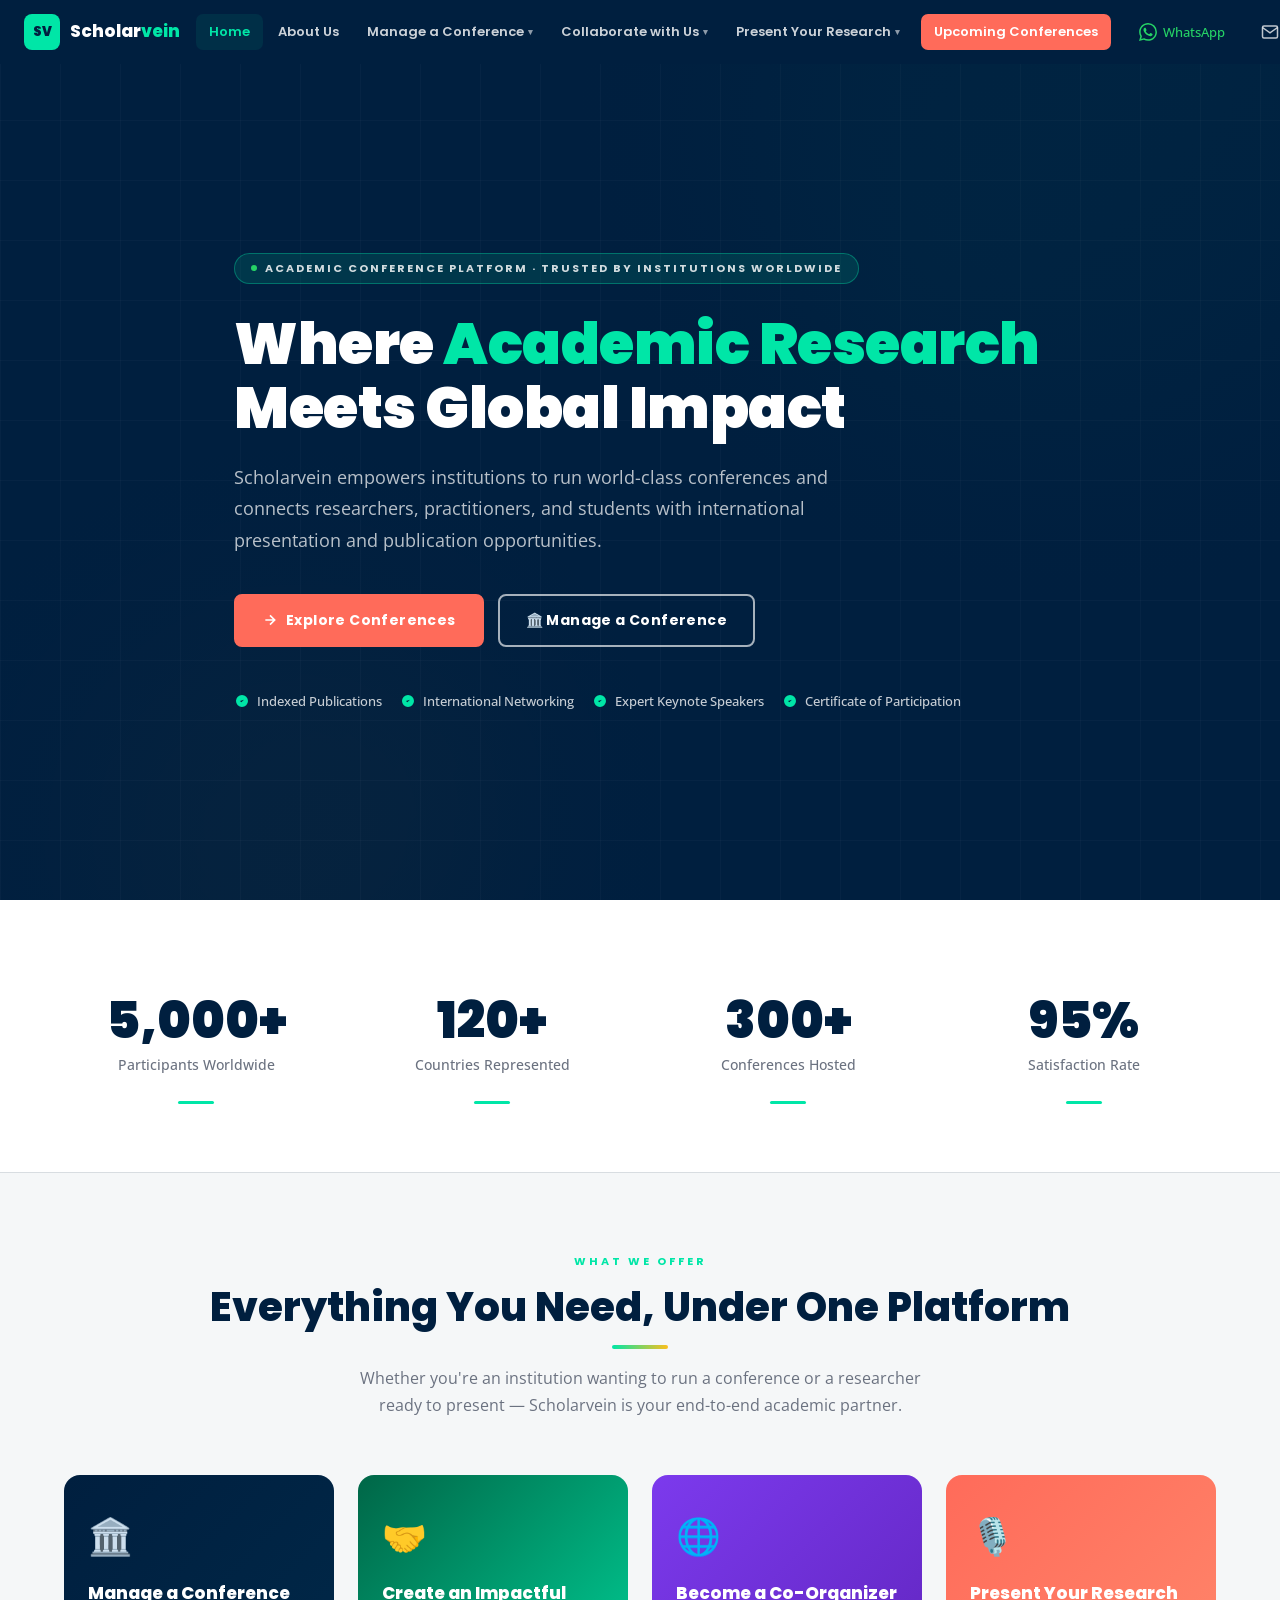
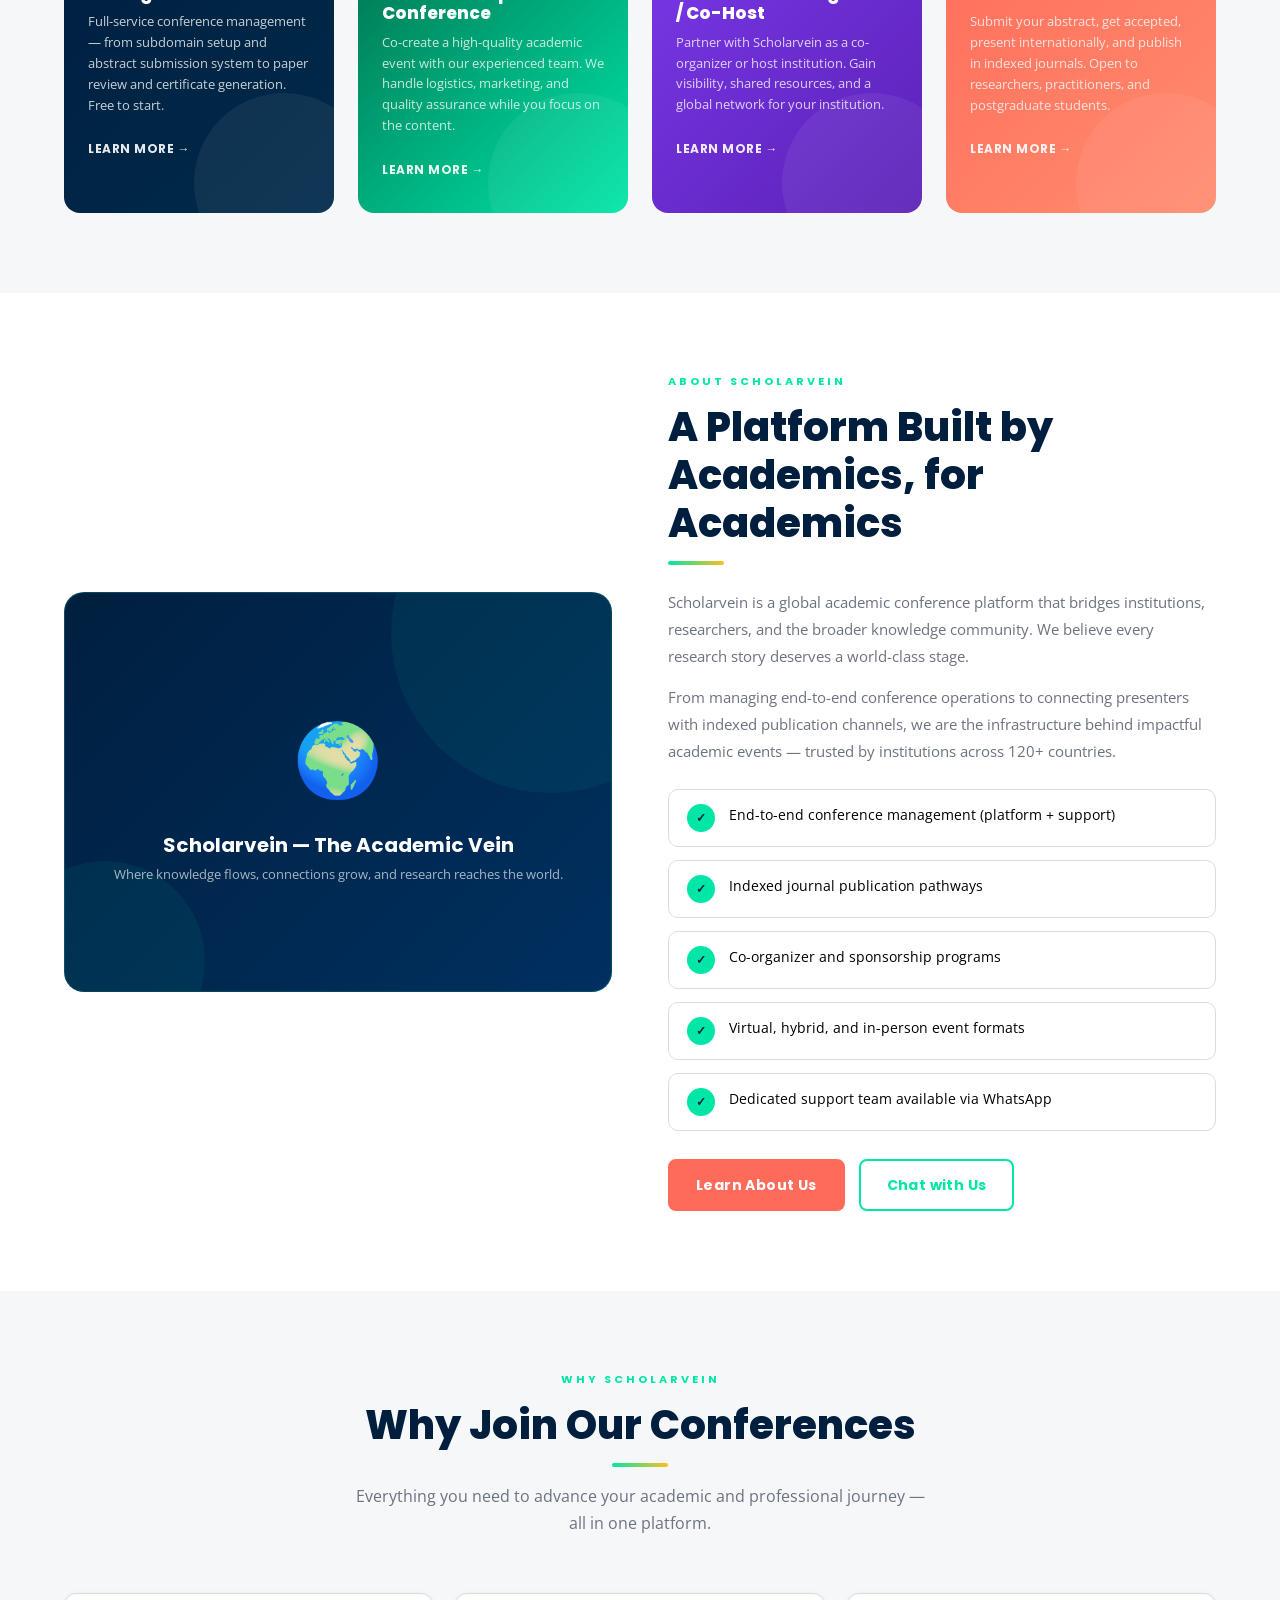
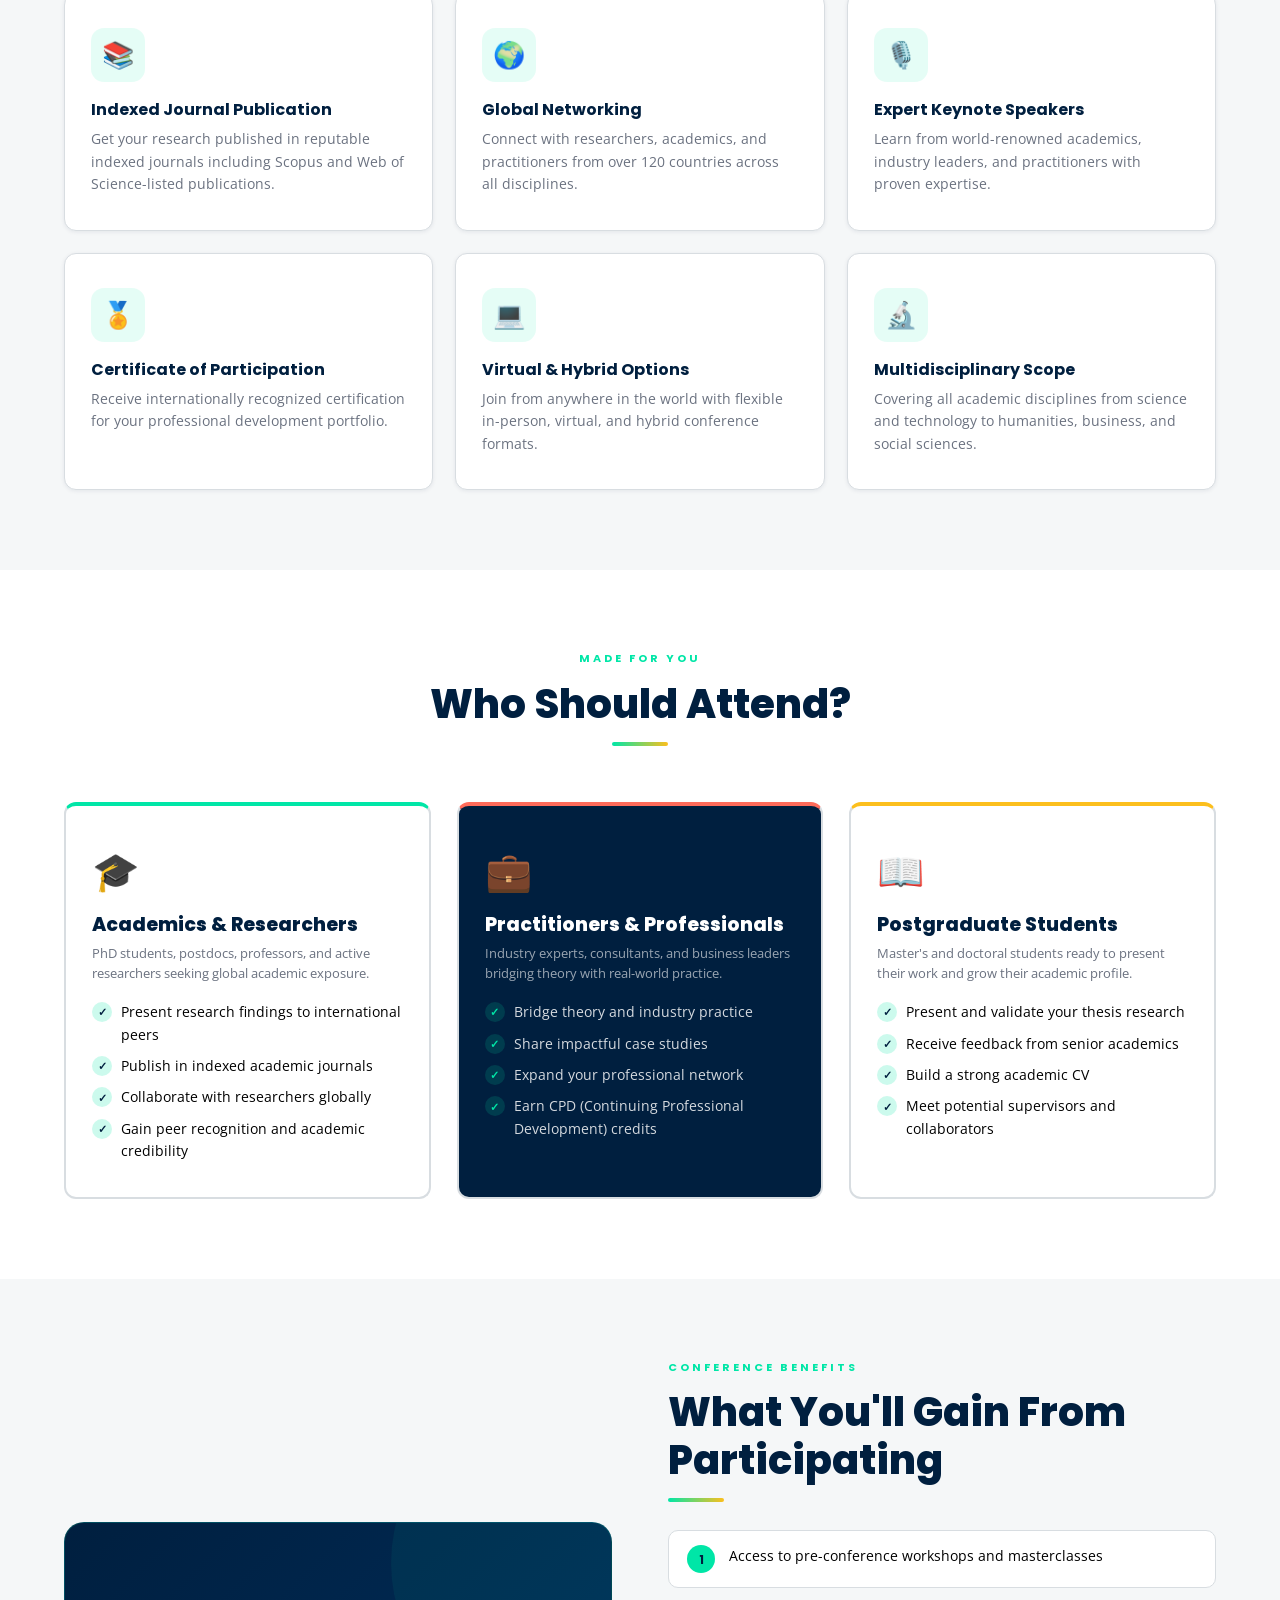
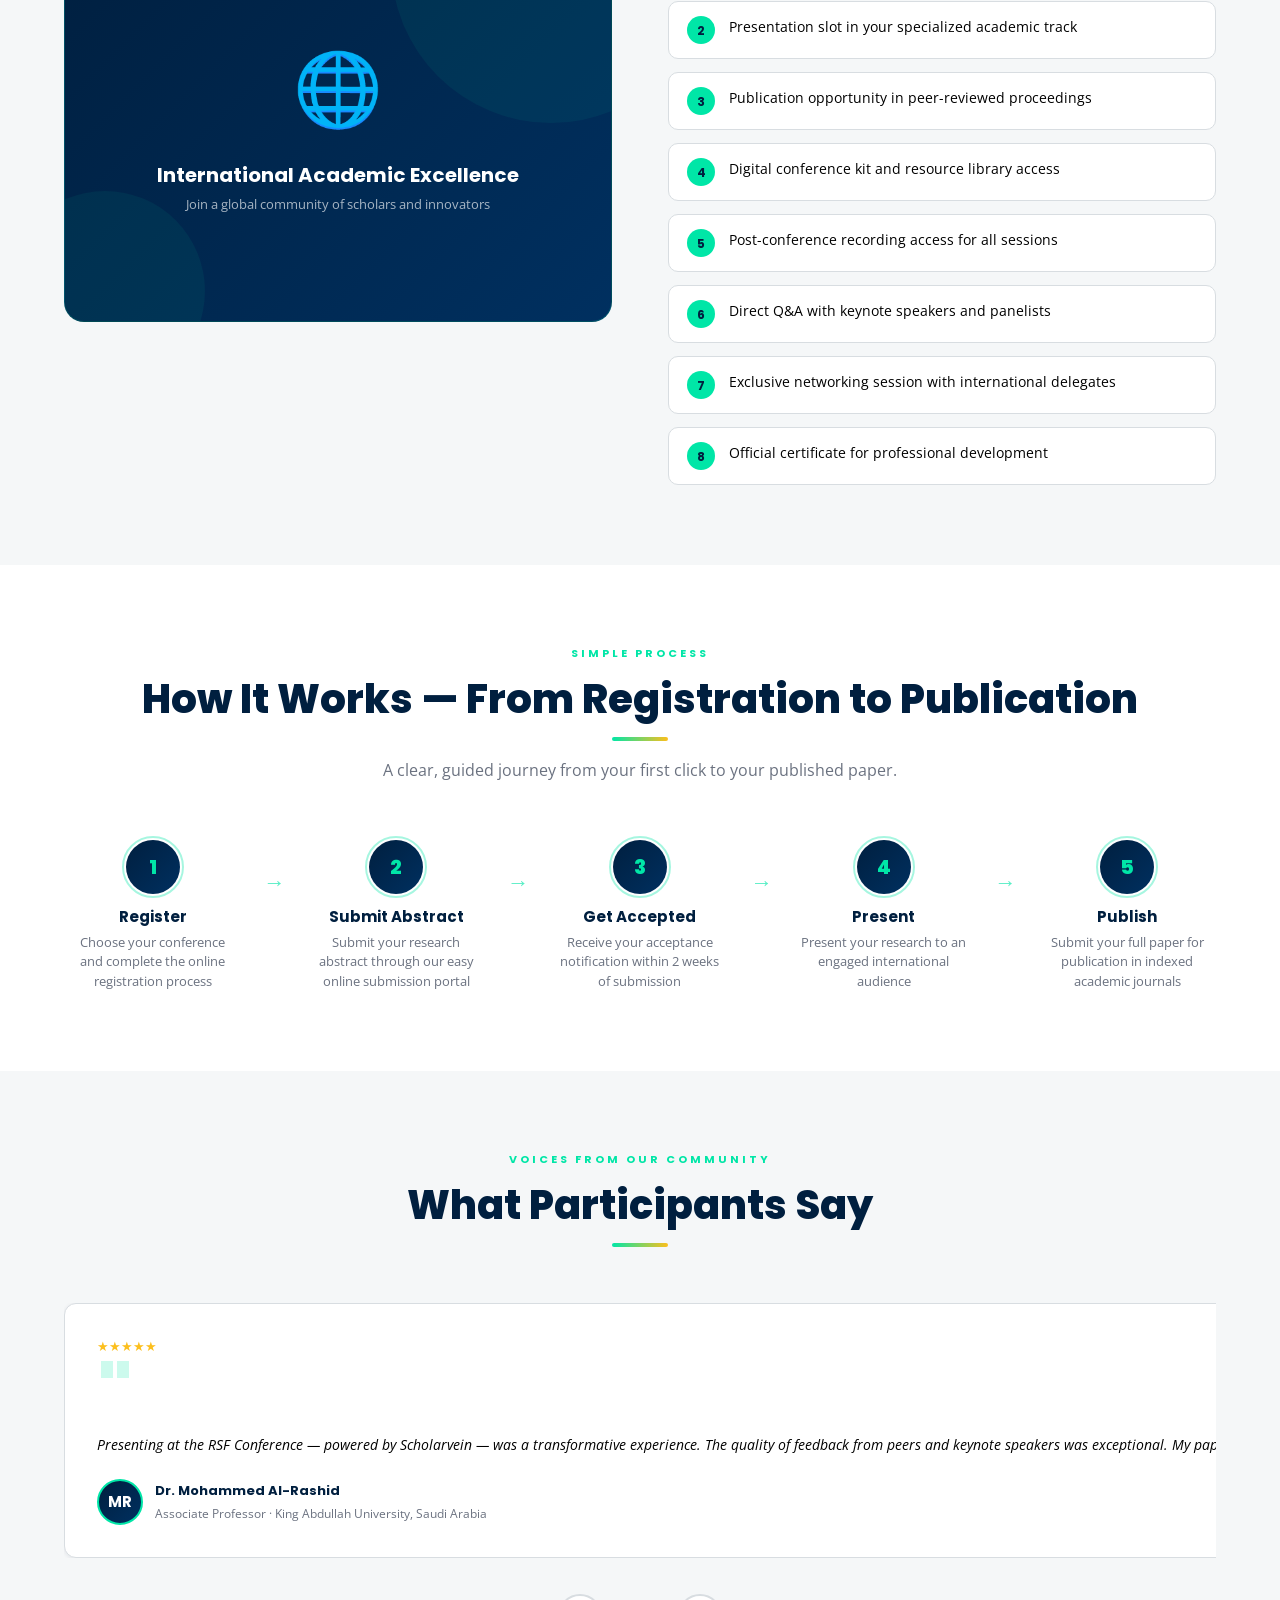
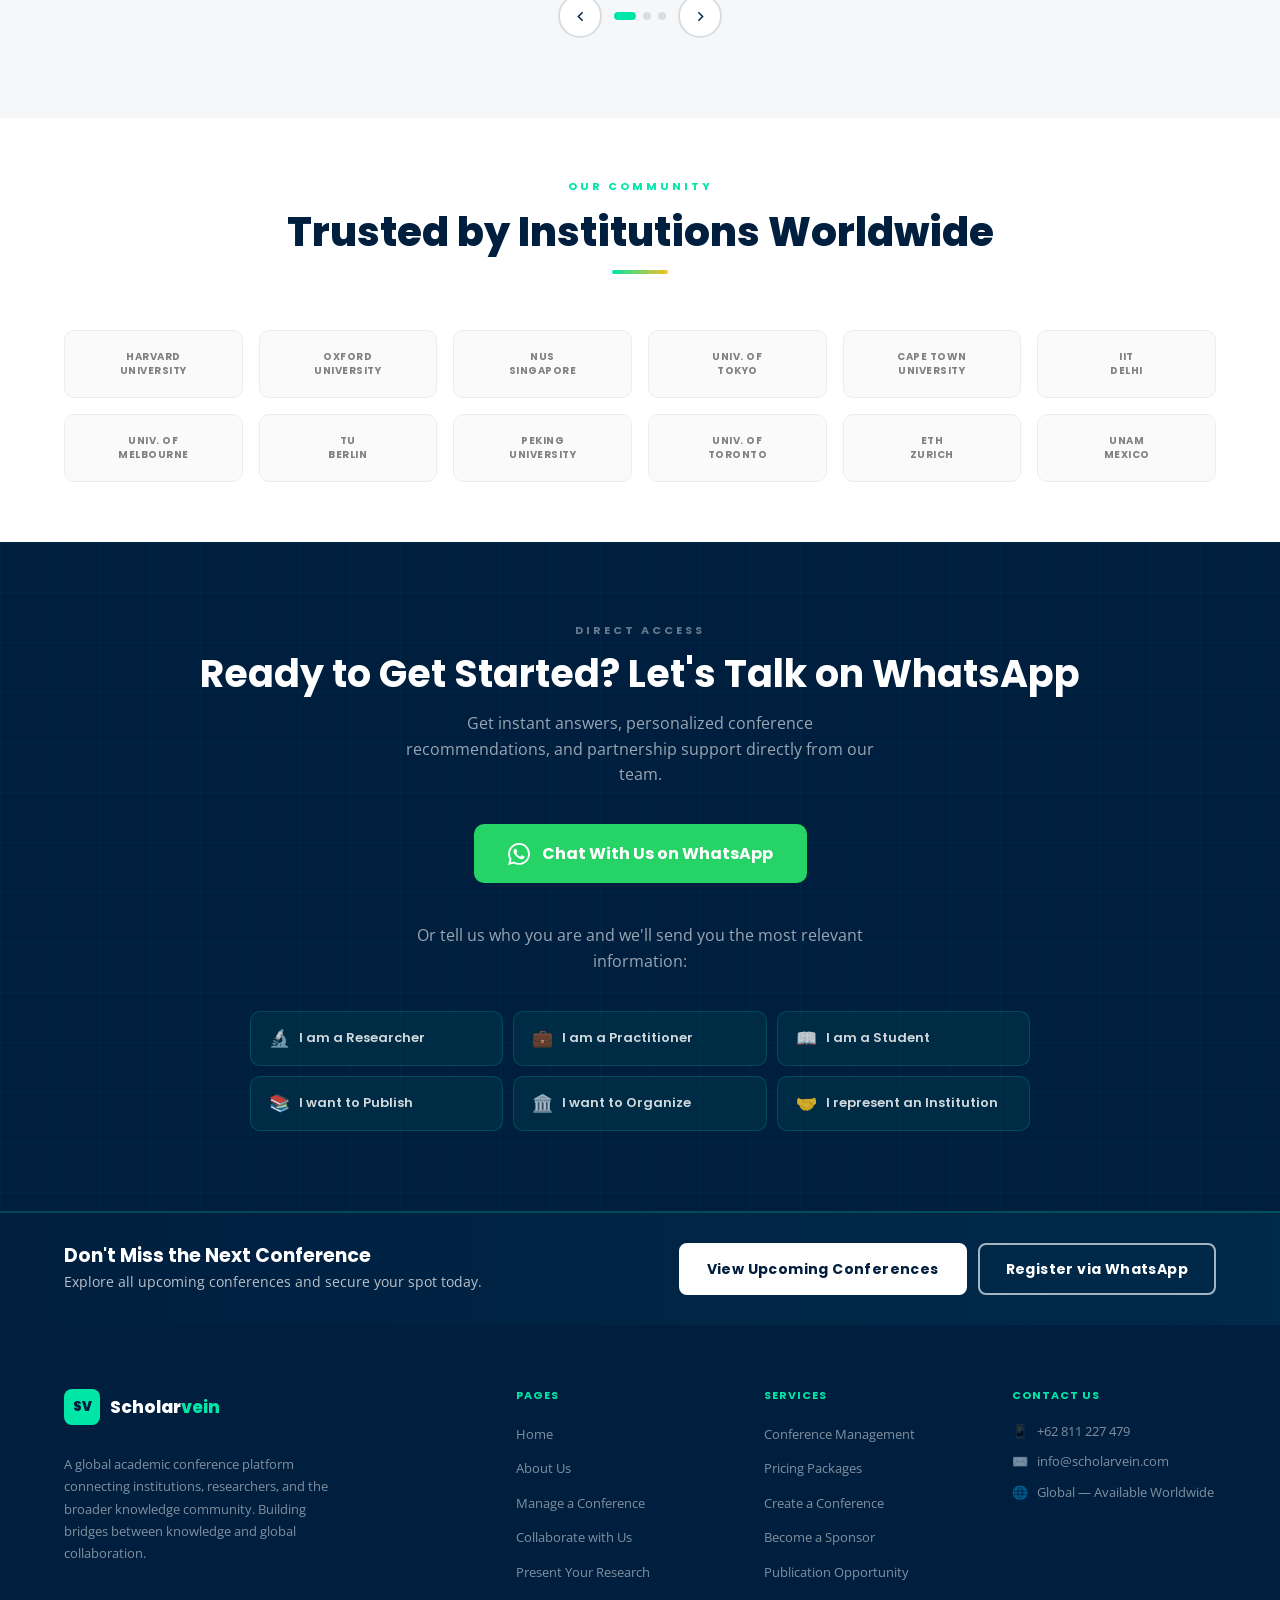
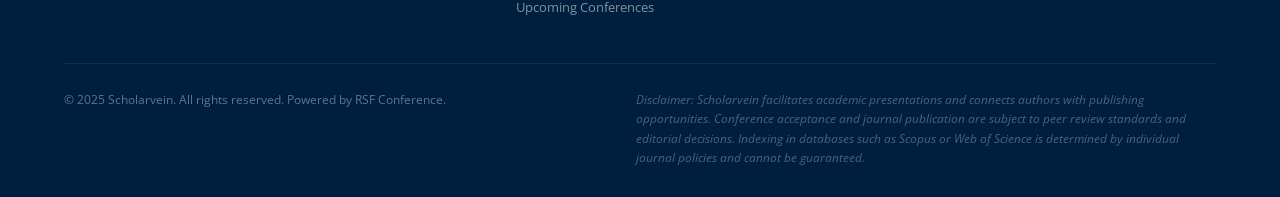
==== index.html @ 720b8b79 "Implement Scholarvein brand identity: colors, typography, and visual system Colors: - Deep Navy #001" ====
<!DOCTYPE html>
<html lang="en">
<head>
<meta charset="UTF-8">
<meta name="viewport" content="width=device-width, initial-scale=1.0">
<title>Scholarvein — Empowering Academic Conferences Worldwide</title>
<meta name="description" content="Scholarvein helps institutions manage world-class academic conferences and connects researchers with global presentation and publication opportunities.">
<link rel="preconnect" href="https://fonts.googleapis.com">
<link rel="preconnect" href="https://fonts.gstatic.com" crossorigin>
<link href="https://fonts.googleapis.com/css2?family=Poppins:wght@400;500;600;700;800;900&family=Open+Sans:wght@300;400;500;600&display=swap" rel="stylesheet">
<link rel="stylesheet" href="style.css">
</head>
<body>

<!-- HEADER -->
<header id="topbar">
  <div class="tb-inner">
    <a href="index.html" class="logo">
      <div class="logo-mark-sv">SV</div>
      <span class="logo-text">Scholar<em>vein</em></span>
    </a>

    <nav class="main-nav">
      <a href="index.html" class="nav-link active">Home</a>
      <a href="about.html" class="nav-link">About Us</a>
      <div class="nav-item">
        <a href="manage.html" class="nav-link">Manage a Conference <span class="nav-arrow">▾</span></a>
        <div class="dropdown">
          <a href="manage.html#how-it-works">How It Works</a>
          <a href="manage.html#packages">Packages &amp; Pricing</a>
        </div>
      </div>
      <div class="nav-item">
        <a href="collaborate.html" class="nav-link">Collaborate with Us <span class="nav-arrow">▾</span></a>
        <div class="dropdown">
          <a href="collaborate.html#create">Create an Impactful Conference</a>
          <a href="collaborate.html#cohost">Become a Co-Organizer/Co-Host</a>
          <a href="collaborate.html#sponsor">Become a Sponsor</a>
        </div>
      </div>
      <div class="nav-item">
        <a href="present.html" class="nav-link">Present Your Research <span class="nav-arrow">▾</span></a>
        <div class="dropdown">
          <a href="present.html#submit">How to Submit</a>
          <a href="present.html#publication">Publication Opportunity</a>
          <a href="present.html#testimonials">Testimonials &amp; Videos</a>
        </div>
      </div>
      <a href="upcoming.html" class="nav-link nav-cta">Upcoming Conferences</a>
    </nav>

    <div class="tb-right">
      <a href="https://wa.me/62811227479" target="_blank" rel="noopener" class="clink wa">
        <svg viewBox="0 0 24 24" fill="currentColor"><path d="M17.472 14.382c-.297-.149-1.758-.867-2.03-.967-.273-.099-.471-.148-.67.15-.197.297-.767.966-.94 1.164-.173.199-.347.223-.644.075-.297-.15-1.255-.463-2.39-1.475-.883-.788-1.48-1.761-1.653-2.059-.173-.297-.018-.458.13-.606.134-.133.298-.347.446-.52.149-.174.198-.298.298-.497.099-.198.05-.371-.025-.52-.075-.149-.669-1.612-.916-2.207-.242-.579-.487-.5-.669-.51-.173-.008-.371-.01-.57-.01-.198 0-.52.074-.792.372-.272.297-1.04 1.016-1.04 2.479 0 1.462 1.065 2.875 1.213 3.074.149.198 2.096 3.2 5.077 4.487.709.306 1.262.489 1.694.625.712.227 1.36.195 1.871.118.571-.085 1.758-.719 2.006-1.413.248-.694.248-1.289.173-1.413-.074-.124-.272-.198-.57-.347m-5.421 7.403h-.004a9.87 9.87 0 01-5.031-1.378l-.361-.214-3.741.982.998-3.648-.235-.374a9.86 9.86 0 01-1.51-5.26c.001-5.45 4.436-9.884 9.888-9.884 2.64 0 5.122 1.03 6.988 2.898a9.825 9.825 0 012.893 6.994c-.003 5.45-4.437 9.884-9.885 9.884m8.413-18.297A11.815 11.815 0 0012.05 0C5.495 0 .16 5.335.157 11.892c0 2.096.547 4.142 1.588 5.945L.057 24l6.305-1.654a11.882 11.882 0 005.683 1.448h.005c6.554 0 11.89-5.335 11.893-11.893a11.821 11.821 0 00-3.48-8.413z"/></svg>
        <span class="hide-sm">WhatsApp</span>
      </a>
      <a href="mailto:info@scholarvein.com" class="clink">
        <svg viewBox="0 0 24 24" fill="none" stroke="currentColor" stroke-width="2"><path d="M4 4h16c1.1 0 2 .9 2 2v12c0 1.1-.9 2-2 2H4c-1.1 0-2-.9-2-2V6c0-1.1.9-2 2-2z"/><polyline points="22,6 12,13 2,6"/></svg>
        <span class="hide-sm">Email Us</span>
      </a>
    </div>
    <button class="hamburger" id="hamburger" aria-label="Open menu"><span></span><span></span><span></span></button>
  </div>
</header>

<!-- MOBILE NAV -->
<div class="mobile-nav" id="mobileNav">
  <button class="mobile-nav-close" id="mobileClose">✕</button>
  <a href="index.html" class="mobile-nav-link">Home</a>
  <a href="about.html" class="mobile-nav-link">About Us</a>
  <a href="manage.html" class="mobile-nav-link">Manage a Conference</a>
  <a href="manage.html#how-it-works" class="mobile-nav-sub">→ How It Works</a>
  <a href="manage.html#packages" class="mobile-nav-sub">→ Packages &amp; Pricing</a>
  <a href="collaborate.html" class="mobile-nav-link">Collaborate with Us</a>
  <a href="collaborate.html#create" class="mobile-nav-sub">→ Create an Impactful Conference</a>
  <a href="collaborate.html#cohost" class="mobile-nav-sub">→ Become a Co-Organizer/Co-Host</a>
  <a href="collaborate.html#sponsor" class="mobile-nav-sub">→ Become a Sponsor</a>
  <a href="present.html" class="mobile-nav-link">Present Your Research</a>
  <a href="present.html#submit" class="mobile-nav-sub">→ How to Submit</a>
  <a href="present.html#publication" class="mobile-nav-sub">→ Publication Opportunity</a>
  <a href="present.html#testimonials" class="mobile-nav-sub">→ Testimonials &amp; Videos</a>
  <a href="upcoming.html" class="mobile-nav-link" style="color:var(--accent)">Upcoming Conferences</a>
  <a href="https://wa.me/62811227479" target="_blank" rel="noopener" class="mobile-nav-link" style="color:#25D366">💬 WhatsApp Us</a>
</div>

<!-- HERO -->
<section id="hero">
  <div class="hero-orb hero-orb-1"></div>
  <div class="hero-orb hero-orb-2"></div>
  <div class="hero-bg"></div>
  <div class="hero-grid"></div>
  <div class="container">
    <div class="hero-content">
      <div class="hero-eyebrow">
        <span class="eyebrow-dot"></span>
        Academic Conference Platform · Trusted by Institutions Worldwide
      </div>
      <h1>Where <span>Academic Research</span> Meets Global Impact</h1>
      <p class="hero-sub">Scholarvein empowers institutions to run world-class conferences and connects researchers, practitioners, and students with international presentation and publication opportunities.</p>
      <div class="hero-btns">
        <a href="upcoming.html" class="btn btn-primary">
          <svg width="16" height="16" viewBox="0 0 24 24" fill="none" stroke="currentColor" stroke-width="2.5"><path d="M5 12h14M12 5l7 7-7 7"/></svg>
          Explore Conferences
        </a>
        <a href="manage.html" class="btn btn-outline-white">
          🏛️ Manage a Conference
        </a>
      </div>
      <div class="hero-badges">
        <div class="hbadge"><svg viewBox="0 0 24 24" fill="currentColor"><path d="M9 12l2 2 4-4m6 2a9 9 0 11-18 0 9 9 0 0118 0z"/></svg>Indexed Publications</div>
        <div class="hbadge"><svg viewBox="0 0 24 24" fill="currentColor"><path d="M9 12l2 2 4-4m6 2a9 9 0 11-18 0 9 9 0 0118 0z"/></svg>International Networking</div>
        <div class="hbadge"><svg viewBox="0 0 24 24" fill="currentColor"><path d="M9 12l2 2 4-4m6 2a9 9 0 11-18 0 9 9 0 0118 0z"/></svg>Expert Keynote Speakers</div>
        <div class="hbadge"><svg viewBox="0 0 24 24" fill="currentColor"><path d="M9 12l2 2 4-4m6 2a9 9 0 11-18 0 9 9 0 0118 0z"/></svg>Certificate of Participation</div>
      </div>
    </div>
  </div>
</section>

<!-- STATS -->
<section id="stats">
  <div class="container">
    <div class="stats-grid">
      <div class="stat-item fade-up"><div class="stat-num" data-target="5000" data-suffix="+">0</div><div class="stat-lbl">Participants Worldwide</div></div>
      <div class="stat-item fade-up"><div class="stat-num" data-target="120" data-suffix="+">0</div><div class="stat-lbl">Countries Represented</div></div>
      <div class="stat-item fade-up"><div class="stat-num" data-target="300" data-suffix="+">0</div><div class="stat-lbl">Conferences Hosted</div></div>
      <div class="stat-item fade-up"><div class="stat-num" data-target="95" data-suffix="%">0</div><div class="stat-lbl">Satisfaction Rate</div></div>
    </div>
  </div>
</section>

<!-- SERVICES GRID -->
<section id="services" class="sp" style="background:var(--light)">
  <div class="container">
    <div class="shead">
      <span class="slabel">What We Offer</span>
      <h2 class="stitle">Everything You Need, Under One Platform</h2>
      <div class="sdivider"></div>
      <p class="ssub">Whether you're an institution wanting to run a conference or a researcher ready to present — Scholarvein is your end-to-end academic partner.</p>
    </div>
    <div class="services-grid">
      <a href="manage.html" class="svc-card svc-card-1 fade-up">
        <div class="svc-card-icon">🏛️</div>
        <h3>Manage a Conference</h3>
        <p>Full-service conference management — from subdomain setup and abstract submission system to paper review and certificate generation. Free to start.</p>
        <span class="svc-card-arrow">Learn more →</span>
      </a>
      <a href="collaborate.html#create" class="svc-card svc-card-2 fade-up">
        <div class="svc-card-icon">🤝</div>
        <h3>Create an Impactful Conference</h3>
        <p>Co-create a high-quality academic event with our experienced team. We handle logistics, marketing, and quality assurance while you focus on the content.</p>
        <span class="svc-card-arrow">Learn more →</span>
      </a>
      <a href="collaborate.html#cohost" class="svc-card svc-card-3 fade-up">
        <div class="svc-card-icon">🌐</div>
        <h3>Become a Co-Organizer / Co-Host</h3>
        <p>Partner with Scholarvein as a co-organizer or host institution. Gain visibility, shared resources, and a global network for your institution.</p>
        <span class="svc-card-arrow">Learn more →</span>
      </a>
      <a href="present.html" class="svc-card svc-card-4 fade-up">
        <div class="svc-card-icon">🎙️</div>
        <h3>Present Your Research</h3>
        <p>Submit your abstract, get accepted, present internationally, and publish in indexed journals. Open to researchers, practitioners, and postgraduate students.</p>
        <span class="svc-card-arrow">Learn more →</span>
      </a>
    </div>
  </div>
</section>

<!-- ABOUT SCHOLARVEIN SNIPPET -->
<section id="about-snippet" class="sp" style="background:#fff">
  <div class="container">
    <div class="ben-layout">
      <div class="ben-img">
        <div class="ben-img-inner">
          <div class="big">🌍</div>
          <h3>Scholarvein — The Academic Vein</h3>
          <p>Where knowledge flows, connections grow, and research reaches the world.</p>
        </div>
      </div>
      <div>
        <span class="slabel">About Scholarvein</span>
        <h2 class="stitle">A Platform Built by Academics, for Academics</h2>
        <div class="sdivider left" style="margin-bottom:24px"></div>
        <p style="color:var(--muted);line-height:1.8;margin-bottom:14px;font-size:15px">Scholarvein is a global academic conference platform that bridges institutions, researchers, and the broader knowledge community. We believe every research story deserves a world-class stage.</p>
        <p style="color:var(--muted);line-height:1.8;margin-bottom:24px;font-size:15px">From managing end-to-end conference operations to connecting presenters with indexed publication channels, we are the infrastructure behind impactful academic events — trusted by institutions across 120+ countries.</p>
        <ul class="ben-list">
          <li><div class="ben-num">✓</div>End-to-end conference management (platform + support)</li>
          <li><div class="ben-num">✓</div>Indexed journal publication pathways</li>
          <li><div class="ben-num">✓</div>Co-organizer and sponsorship programs</li>
          <li><div class="ben-num">✓</div>Virtual, hybrid, and in-person event formats</li>
          <li><div class="ben-num">✓</div>Dedicated support team available via WhatsApp</li>
        </ul>
        <div style="margin-top:28px;display:flex;gap:14px;flex-wrap:wrap">
          <a href="about.html" class="btn btn-primary">Learn About Us</a>
          <a href="https://wa.me/62811227479?text=Hello,%20I%20would%20like%20to%20know%20more%20about%20Scholarvein." target="_blank" rel="noopener" class="btn btn-outline-white" style="border-color:var(--royal);color:var(--royal)">Chat with Us</a>
        </div>
      </div>
    </div>
  </div>
</section>

<!-- WHY JOIN -->
<section id="why-join" class="sp">
  <div class="container">
    <div class="shead">
      <span class="slabel">Why Scholarvein</span>
      <h2 class="stitle">Why Join Our Conferences</h2>
      <div class="sdivider"></div>
      <p class="ssub">Everything you need to advance your academic and professional journey — all in one platform.</p>
    </div>
    <div class="feat-grid">
      <div class="feat-card fade-up"><div class="feat-icon">📚</div><h3>Indexed Journal Publication</h3><p>Get your research published in reputable indexed journals including Scopus and Web of Science-listed publications.</p></div>
      <div class="feat-card fade-up"><div class="feat-icon">🌍</div><h3>Global Networking</h3><p>Connect with researchers, academics, and practitioners from over 120 countries across all disciplines.</p></div>
      <div class="feat-card fade-up"><div class="feat-icon">🎙️</div><h3>Expert Keynote Speakers</h3><p>Learn from world-renowned academics, industry leaders, and practitioners with proven expertise.</p></div>
      <div class="feat-card fade-up"><div class="feat-icon">🏅</div><h3>Certificate of Participation</h3><p>Receive internationally recognized certification for your professional development portfolio.</p></div>
      <div class="feat-card fade-up"><div class="feat-icon">💻</div><h3>Virtual &amp; Hybrid Options</h3><p>Join from anywhere in the world with flexible in-person, virtual, and hybrid conference formats.</p></div>
      <div class="feat-card fade-up"><div class="feat-icon">🔬</div><h3>Multidisciplinary Scope</h3><p>Covering all academic disciplines from science and technology to humanities, business, and social sciences.</p></div>
    </div>
  </div>
</section>

<!-- AUDIENCE -->
<section id="audience" class="sp" style="background:#fff">
  <div class="container">
    <div class="shead">
      <span class="slabel">Made For You</span>
      <h2 class="stitle">Who Should Attend?</h2>
      <div class="sdivider"></div>
    </div>
    <div class="aud-grid">
      <div class="aud-card fade-up">
        <div class="aud-icon">🎓</div>
        <h3>Academics &amp; Researchers</h3>
        <p class="aud-desc">PhD students, postdocs, professors, and active researchers seeking global academic exposure.</p>
        <ul class="cklist">
          <li>Present research findings to international peers</li>
          <li>Publish in indexed academic journals</li>
          <li>Collaborate with researchers globally</li>
          <li>Gain peer recognition and academic credibility</li>
        </ul>
      </div>
      <div class="aud-card fade-up">
        <div class="aud-icon">💼</div>
        <h3>Practitioners &amp; Professionals</h3>
        <p class="aud-desc">Industry experts, consultants, and business leaders bridging theory with real-world practice.</p>
        <ul class="cklist">
          <li>Bridge theory and industry practice</li>
          <li>Share impactful case studies</li>
          <li>Expand your professional network</li>
          <li>Earn CPD (Continuing Professional Development) credits</li>
        </ul>
      </div>
      <div class="aud-card fade-up">
        <div class="aud-icon">📖</div>
        <h3>Postgraduate Students</h3>
        <p class="aud-desc">Master's and doctoral students ready to present their work and grow their academic profile.</p>
        <ul class="cklist">
          <li>Present and validate your thesis research</li>
          <li>Receive feedback from senior academics</li>
          <li>Build a strong academic CV</li>
          <li>Meet potential supervisors and collaborators</li>
        </ul>
      </div>
    </div>
  </div>
</section>

<!-- BENEFITS -->
<section id="benefits" class="sp" style="background:var(--light)">
  <div class="container">
    <div class="ben-layout">
      <div class="ben-img">
        <div class="ben-img-inner">
          <div class="big">🌐</div>
          <h3>International Academic Excellence</h3>
          <p>Join a global community of scholars and innovators</p>
        </div>
      </div>
      <div>
        <span class="slabel">Conference Benefits</span>
        <h2 class="stitle">What You'll Gain From Participating</h2>
        <div class="sdivider left" style="margin-bottom:28px"></div>
        <ul class="ben-list">
          <li><div class="ben-num">1</div>Access to pre-conference workshops and masterclasses</li>
          <li><div class="ben-num">2</div>Presentation slot in your specialized academic track</li>
          <li><div class="ben-num">3</div>Publication opportunity in peer-reviewed proceedings</li>
          <li><div class="ben-num">4</div>Digital conference kit and resource library access</li>
          <li><div class="ben-num">5</div>Post-conference recording access for all sessions</li>
          <li><div class="ben-num">6</div>Direct Q&amp;A with keynote speakers and panelists</li>
          <li><div class="ben-num">7</div>Exclusive networking session with international delegates</li>
          <li><div class="ben-num">8</div>Official certificate for professional development</li>
        </ul>
      </div>
    </div>
  </div>
</section>

<!-- HOW IT WORKS -->
<section id="how" class="sp" style="background:#fff">
  <div class="container">
    <div class="shead">
      <span class="slabel">Simple Process</span>
      <h2 class="stitle">How It Works — From Registration to Publication</h2>
      <div class="sdivider"></div>
      <p class="ssub">A clear, guided journey from your first click to your published paper.</p>
    </div>
    <div class="steps">
      <div class="step fade-up"><div class="step-num">1</div><h3>Register</h3><p>Choose your conference and complete the online registration process</p></div>
      <div class="step-arrow">→</div>
      <div class="step fade-up"><div class="step-num">2</div><h3>Submit Abstract</h3><p>Submit your research abstract through our easy online submission portal</p></div>
      <div class="step-arrow">→</div>
      <div class="step fade-up"><div class="step-num">3</div><h3>Get Accepted</h3><p>Receive your acceptance notification within 2 weeks of submission</p></div>
      <div class="step-arrow">→</div>
      <div class="step fade-up"><div class="step-num">4</div><h3>Present</h3><p>Present your research to an engaged international audience</p></div>
      <div class="step-arrow">→</div>
      <div class="step fade-up"><div class="step-num">5</div><h3>Publish</h3><p>Submit your full paper for publication in indexed academic journals</p></div>
    </div>
  </div>
</section>

<!-- TESTIMONIALS -->
<section id="testi" class="sp" style="background:var(--light);overflow:hidden">
  <div class="container">
    <div class="shead">
      <span class="slabel">Voices From Our Community</span>
      <h2 class="stitle">What Participants Say</h2>
      <div class="sdivider"></div>
    </div>
    <div class="tcarousel">
      <div class="ttrack-wrap">
        <div class="ttrack" id="ttrack">
          <div class="tcard"><div class="tstars">★★★★★</div><div class="qmark">"</div><p class="ttext">Presenting at the RSF Conference — powered by Scholarvein — was a transformative experience. The quality of feedback from peers and keynote speakers was exceptional. My paper was subsequently accepted in a Scopus-indexed journal within three months.</p><div class="tauthor"><div class="tavatar">MR</div><div><div class="tname">Dr. Mohammed Al-Rashid</div><div class="ttitle">Associate Professor · King Abdullah University, Saudi Arabia</div></div></div></div>
          <div class="tcard"><div class="tstars">★★★★★</div><div class="qmark">"</div><p class="ttext">As a PhD student, I was nervous presenting internationally for the first time. The supportive environment built by Scholarvein was incredible. I made connections that led to a collaborative research grant with a UK university.</p><div class="tauthor"><div class="tavatar">AK</div><div><div class="tname">Amara Konteh</div><div class="ttitle">PhD Candidate · University of Ghana</div></div></div></div>
          <div class="tcard"><div class="tstars">★★★★★</div><div class="qmark">"</div><p class="ttext">The hybrid format made it incredibly convenient. I attended virtually from Jakarta and still had meaningful networking sessions. The organizers were professional and responsive throughout the entire process.</p><div class="tauthor"><div class="tavatar">SW</div><div><div class="tname">Prof. Siti Wijaya</div><div class="ttitle">Professor of Economics · Universitas Indonesia</div></div></div></div>
          <div class="tcard"><div class="tstars">★★★★★</div><div class="qmark">"</div><p class="ttext">Outstanding organization from start to finish. The multidisciplinary nature allowed me to gain perspectives from fields I hadn't considered. My research was enriched significantly by the cross-disciplinary discussions.</p><div class="tauthor"><div class="tavatar">LC</div><div><div class="tname">Dr. Liang Chen</div><div class="ttitle">Research Scientist · Tsinghua University, China</div></div></div></div>
          <div class="tcard"><div class="tstars">★★★★★</div><div class="qmark">"</div><p class="ttext">Scholarvein connected me with an industry partner who is now co-funding my research project. The networking session design was brilliant — structured enough to make meaningful connections, flexible enough to explore opportunities.</p><div class="tauthor"><div class="tavatar">EO</div><div><div class="tname">Dr. Elena Okonkwo</div><div class="ttitle">Innovation Researcher · Lagos Business School, Nigeria</div></div></div></div>
        </div>
      </div>
      <div class="tcontrols">
        <button class="tbtn" id="tPrev" aria-label="Previous"><svg width="17" height="17" viewBox="0 0 24 24" fill="none" stroke="currentColor" stroke-width="2"><path d="M15 18l-6-6 6-6"/></svg></button>
        <div class="tdots" id="tdots"></div>
        <button class="tbtn" id="tNext" aria-label="Next"><svg width="17" height="17" viewBox="0 0 24 24" fill="none" stroke="currentColor" stroke-width="2"><path d="M9 18l6-6-6-6"/></svg></button>
      </div>
    </div>
  </div>
</section>

<!-- PARTNERS -->
<section id="partners" style="background:#fff;padding:60px 0">
  <div class="container">
    <div class="shead">
      <span class="slabel">Our Community</span>
      <h2 class="stitle">Trusted by Institutions Worldwide</h2>
      <div class="sdivider"></div>
    </div>
    <div class="logos-grid">
      <div class="logo-item"><div class="logo-ph">HARVARD<br>UNIVERSITY</div></div>
      <div class="logo-item"><div class="logo-ph">OXFORD<br>UNIVERSITY</div></div>
      <div class="logo-item"><div class="logo-ph">NUS<br>SINGAPORE</div></div>
      <div class="logo-item"><div class="logo-ph">UNIV. OF<br>TOKYO</div></div>
      <div class="logo-item"><div class="logo-ph">CAPE TOWN<br>UNIVERSITY</div></div>
      <div class="logo-item"><div class="logo-ph">IIT<br>DELHI</div></div>
      <div class="logo-item"><div class="logo-ph">UNIV. OF<br>MELBOURNE</div></div>
      <div class="logo-item"><div class="logo-ph">TU<br>BERLIN</div></div>
      <div class="logo-item"><div class="logo-ph">PEKING<br>UNIVERSITY</div></div>
      <div class="logo-item"><div class="logo-ph">UNIV. OF<br>TORONTO</div></div>
      <div class="logo-item"><div class="logo-ph">ETH<br>ZURICH</div></div>
      <div class="logo-item"><div class="logo-ph">UNAM<br>MEXICO</div></div>
    </div>
  </div>
</section>

<!-- WA CTA -->
<section id="wacta">
  <div class="container">
    <div class="wacta-inner">
      <span class="slabel" style="color:rgba(255,255,255,.4)">Direct Access</span>
      <h2>Ready to Get Started? Let's Talk on WhatsApp</h2>
      <p>Get instant answers, personalized conference recommendations, and partnership support directly from our team.</p>
      <div>
        <a href="https://wa.me/62811227479" target="_blank" rel="noopener" class="wa-main">
          <svg width="22" height="22" viewBox="0 0 24 24" fill="currentColor"><path d="M17.472 14.382c-.297-.149-1.758-.867-2.03-.967-.273-.099-.471-.148-.67.15-.197.297-.767.966-.94 1.164-.173.199-.347.223-.644.075-.297-.15-1.255-.463-2.39-1.475-.883-.788-1.48-1.761-1.653-2.059-.173-.297-.018-.458.13-.606.134-.133.298-.347.446-.52.149-.174.198-.298.298-.497.099-.198.05-.371-.025-.52-.075-.149-.669-1.612-.916-2.207-.242-.579-.487-.5-.669-.51-.173-.008-.371-.01-.57-.01-.198 0-.52.074-.792.372-.272.297-1.04 1.016-1.04 2.479 0 1.462 1.065 2.875 1.213 3.074.149.198 2.096 3.2 5.077 4.487.709.306 1.262.489 1.694.625.712.227 1.36.195 1.871.118.571-.085 1.758-.719 2.006-1.413.248-.694.248-1.289.173-1.413-.074-.124-.272-.198-.57-.347m-5.421 7.403h-.004a9.87 9.87 0 01-5.031-1.378l-.361-.214-3.741.982.998-3.648-.235-.374a9.86 9.86 0 01-1.51-5.26c.001-5.45 4.436-9.884 9.888-9.884 2.64 0 5.122 1.03 6.988 2.898a9.825 9.825 0 012.893 6.994c-.003 5.45-4.437 9.884-9.885 9.884m8.413-18.297A11.815 11.815 0 0012.05 0C5.495 0 .16 5.335.157 11.892c0 2.096.547 4.142 1.588 5.945L.057 24l6.305-1.654a11.882 11.882 0 005.683 1.448h.005c6.554 0 11.89-5.335 11.893-11.893a11.821 11.821 0 00-3.48-8.413z"/></svg>
          Chat With Us on WhatsApp
        </a>
      </div>
      <p class="wa-hint">Or tell us who you are and we'll send you the most relevant information:</p>
      <div class="intent-grid">
        <a href="https://wa.me/62811227479?text=Hello,%20I%20am%20a%20Researcher%20and%20I%20would%20like%20to%20know%20more%20about%20conference%20and%20publication%20opportunities." target="_blank" rel="noopener" class="ibtn"><span class="ibtn-ic">🔬</span>I am a Researcher</a>
        <a href="https://wa.me/62811227479?text=Hello,%20I%20am%20a%20Practitioner%20and%20I%20would%20like%20to%20know%20more%20about%20conference%20opportunities." target="_blank" rel="noopener" class="ibtn"><span class="ibtn-ic">💼</span>I am a Practitioner</a>
        <a href="https://wa.me/62811227479?text=Hello,%20I%20am%20a%20Student%20and%20I%20would%20like%20to%20know%20more%20about%20presenting%20my%20research." target="_blank" rel="noopener" class="ibtn"><span class="ibtn-ic">📖</span>I am a Student</a>
        <a href="https://wa.me/62811227479?text=Hello,%20I%20would%20like%20to%20know%20more%20about%20publication%20opportunities%20in%20indexed%20journals." target="_blank" rel="noopener" class="ibtn"><span class="ibtn-ic">📚</span>I want to Publish</a>
        <a href="https://wa.me/62811227479?text=Hello,%20I%20am%20interested%20in%20managing%20or%20organizing%20a%20conference%20with%20Scholarvein." target="_blank" rel="noopener" class="ibtn"><span class="ibtn-ic">🏛️</span>I want to Organize</a>
        <a href="https://wa.me/62811227479?text=Hello,%20I%20represent%20an%20Institution%20and%20would%20like%20to%20explore%20partnership%20opportunities%20with%20Scholarvein." target="_blank" rel="noopener" class="ibtn"><span class="ibtn-ic">🤝</span>I represent an Institution</a>
      </div>
    </div>
  </div>
</section>

<!-- CTA BANNER -->
<section id="ctabanner">
  <div class="container">
    <div class="ctab-inner">
      <div class="ctab-text">
        <h3>Don't Miss the Next Conference</h3>
        <p>Explore all upcoming conferences and secure your spot today.</p>
      </div>
      <div class="ctab-btns">
        <a href="upcoming.html" class="btn btn-white">View Upcoming Conferences</a>
        <a href="https://wa.me/62811227479?text=Hello,%20I%20would%20like%20to%20register%20for%20an%20upcoming%20Scholarvein%20Conference." target="_blank" rel="noopener" class="btn btn-outline-white">Register via WhatsApp</a>
      </div>
    </div>
  </div>
</section>

<!-- FOOTER -->
<footer id="footer">
  <div class="container">
    <div class="footer-grid">
      <div class="fbrand">
        <a href="index.html" class="logo" style="margin-bottom:14px;display:inline-flex">
          <div class="logo-mark-sv">SV</div>
          <span class="logo-text">Scholar<em>vein</em></span>
        </a>
        <p>A global academic conference platform connecting institutions, researchers, and the broader knowledge community. Building bridges between knowledge and global collaboration.</p>
      </div>
      <div class="fcol">
        <h4>Pages</h4>
        <ul class="flinks">
          <li><a href="index.html">Home</a></li>
          <li><a href="about.html">About Us</a></li>
          <li><a href="manage.html">Manage a Conference</a></li>
          <li><a href="collaborate.html">Collaborate with Us</a></li>
          <li><a href="present.html">Present Your Research</a></li>
          <li><a href="upcoming.html">Upcoming Conferences</a></li>
        </ul>
      </div>
      <div class="fcol">
        <h4>Services</h4>
        <ul class="flinks">
          <li><a href="manage.html#how-it-works">Conference Management</a></li>
          <li><a href="manage.html#packages">Pricing Packages</a></li>
          <li><a href="collaborate.html#create">Create a Conference</a></li>
          <li><a href="collaborate.html#sponsor">Become a Sponsor</a></li>
          <li><a href="present.html#publication">Publication Opportunity</a></li>
        </ul>
      </div>
      <div class="fcol">
        <h4>Contact Us</h4>
        <div class="fcontact">📱 <a href="https://wa.me/62811227479">+62 811 227 479</a></div>
        <div class="fcontact">✉️ <a href="mailto:info@scholarvein.com">info@scholarvein.com</a></div>
        <div class="fcontact">🌐 <span>Global — Available Worldwide</span></div>
      </div>
    </div>
    <div class="fbottom">
      <div class="fcopy">© 2025 Scholarvein. All rights reserved. Powered by RSF Conference.</div>
      <div class="fdisc">Disclaimer: Scholarvein facilitates academic presentations and connects authors with publishing opportunities. Conference acceptance and journal publication are subject to peer review standards and editorial decisions. Indexing in databases such as Scopus or Web of Science is determined by individual journal policies and cannot be guaranteed.</div>
    </div>
  </div>
</footer>

<script>
// Sticky header
const tb = document.getElementById('topbar');
window.addEventListener('scroll', () => tb.classList.toggle('scrolled', window.scrollY > 20));

// Mobile nav
document.getElementById('hamburger').onclick = () => document.getElementById('mobileNav').classList.add('open');
document.getElementById('mobileClose').onclick = () => document.getElementById('mobileNav').classList.remove('open');

// Count-up
function countUp(el) {
  const target = +el.dataset.target, suffix = el.dataset.suffix || '', dur = 2000, start = performance.now();
  const tick = now => {
    const p = Math.min((now - start) / dur, 1);
    const ease = 1 - Math.pow(1 - p, 3);
    const val = Math.floor(ease * target);
    el.textContent = (target >= 1000 ? val.toLocaleString() : val) + suffix;
    if (p < 1) requestAnimationFrame(tick);
    else el.textContent = (target >= 1000 ? target.toLocaleString() : target) + suffix;
  };
  requestAnimationFrame(tick);
}

// Intersection Observer
const io = new IntersectionObserver(entries => {
  entries.forEach(e => { if (e.isIntersecting) { e.target.classList.add('visible'); io.unobserve(e.target); } });
}, { threshold: 0.1, rootMargin: '0px 0px -30px 0px' });
document.querySelectorAll('.fade-up').forEach(el => io.observe(el));

const statsIO = new IntersectionObserver(entries => {
  entries.forEach(e => {
    if (e.isIntersecting) {
      e.target.querySelectorAll('.stat-num').forEach(countUp);
      statsIO.unobserve(e.target);
    }
  });
}, { threshold: 0.2 });
statsIO.observe(document.getElementById('stats'));

// Testimonial carousel
const track = document.getElementById('ttrack');
const cards = track.querySelectorAll('.tcard');
const dotsEl = document.getElementById('tdots');
let cur = 0, visCount = 3, timer;

function getVis() { return window.innerWidth < 641 ? 1 : window.innerWidth < 1024 ? 2 : 3; }
function maxIdx() { return Math.max(0, cards.length - visCount); }
function slideW() { return cards[0].offsetWidth + 22; }

function makeDots() {
  dotsEl.innerHTML = '';
  for (let i = 0; i <= maxIdx(); i++) {
    const d = document.createElement('div');
    d.className = 'tdot' + (i === cur ? ' active' : '');
    d.onclick = () => goTo(i);
    dotsEl.appendChild(d);
  }
}
function updateDots() { dotsEl.querySelectorAll('.tdot').forEach((d, i) => d.classList.toggle('active', i === cur)); }
function goTo(i) { cur = Math.max(0, Math.min(i, maxIdx())); track.style.transform = `translateX(-${cur * slideW()}px)`; updateDots(); }
function next() { goTo(cur < maxIdx() ? cur + 1 : 0); }
function prev() { goTo(cur > 0 ? cur - 1 : maxIdx()); }

document.getElementById('tNext').onclick = () => { next(); restart(); };
document.getElementById('tPrev').onclick = () => { prev(); restart(); };
track.addEventListener('mouseenter', () => clearInterval(timer));
track.addEventListener('mouseleave', () => restart());

let tx = 0;
track.addEventListener('touchstart', e => { tx = e.touches[0].clientX; clearInterval(timer); }, { passive: true });
track.addEventListener('touchend', e => {
  const diff = tx - e.changedTouches[0].clientX;
  if (Math.abs(diff) > 50) diff > 0 ? next() : prev();
  restart();
}, { passive: true });

function restart() { clearInterval(timer); timer = setInterval(next, 4500); }
window.addEventListener('resize', () => { visCount = getVis(); makeDots(); goTo(Math.min(cur, maxIdx())); });

visCount = getVis(); makeDots(); restart();

// Smooth scroll (anchor links)
document.querySelectorAll('a[href^="#"]').forEach(a => {
  a.addEventListener('click', e => {
    const h = a.getAttribute('href');
    if (h === '#') return;
    const t = document.querySelector(h);
    if (t) { e.preventDefault(); window.scrollTo({ top: t.getBoundingClientRect().top + scrollY - 72, behavior: 'smooth' }); }
  });
});
</script>
</body>
</html>
---- style.css ----
:root {
  --navy:#001F3F;
  --royal:#00E6A7;
  --accent:#FF6B5A;
  --gold:#FCBF1D;
  --white:#FFFFFF;
  --light:#F5F7F8;
  --muted:#6b7280;
  --border:#D8DDE1;
  --shadow-sm:0 1px 4px rgba(0,31,63,.08);
  --shadow-md:0 4px 20px rgba(0,31,63,.13);
  --shadow-lg:0 10px 40px rgba(0,31,63,.18);
  --radius:12px;
  --tr:all .3s cubic-bezier(.4,0,.2,1);
}
*,*::before,*::after{box-sizing:border-box;margin:0;padding:0}
html{scroll-behavior:smooth;font-size:16px}
body{font-family:'Open Sans',sans-serif;color:#000000;line-height:1.6;overflow-x:hidden}
h1,h2,h3,h4{font-family:'Poppins',sans-serif;line-height:1.2}
a{text-decoration:none;color:inherit}
img{max-width:100%;height:auto}

/* UTILITIES */
.container{max-width:1200px;margin:0 auto;padding:0 24px}
.sp{padding:80px 0}
.slabel{font-family:'Poppins',sans-serif;font-size:11px;font-weight:700;letter-spacing:3px;text-transform:uppercase;color:var(--royal);margin-bottom:12px;display:block}
.stitle{font-size:clamp(26px,3.8vw,40px);font-weight:800;color:var(--navy);margin-bottom:14px}
.ssub{font-size:16px;color:var(--muted);line-height:1.7;max-width:580px}
.sdivider{width:56px;height:4px;background:linear-gradient(90deg,var(--royal),var(--gold));border-radius:2px;margin:14px auto 0}
.sdivider.left{margin-left:0}
.shead{text-align:center;margin-bottom:56px}
.shead .ssub{margin:16px auto 0}

.btn{display:inline-flex;align-items:center;justify-content:center;gap:8px;padding:13px 26px;min-height:44px;border-radius:8px;font-family:'Poppins',sans-serif;font-size:14px;font-weight:700;letter-spacing:.4px;cursor:pointer;transition:var(--tr);border:2px solid transparent}
.btn-primary{background:var(--accent);color:#fff;border-color:var(--accent)}
.btn-primary:hover{background:#e85947;border-color:#e85947;transform:translateY(-2px);box-shadow:0 6px 22px rgba(255,107,90,.36)}
.btn-outline-white{background:transparent;color:#fff;border-color:rgba(255,255,255,.65)}
.btn-outline-white:hover{background:rgba(255,255,255,.12);border-color:#fff;transform:translateY(-2px)}
.btn-white{background:#fff;color:var(--navy);border-color:#fff}
.btn-white:hover{background:rgba(255,255,255,.9);transform:translateY(-2px);box-shadow:0 6px 20px rgba(0,0,0,.2)}

.fade-up{opacity:0;transform:translateY(28px);transition:opacity .6s ease,transform .6s ease}
.fade-up.visible{opacity:1;transform:translateY(0)}
.fade-up:nth-child(2){transition-delay:.1s}
.fade-up:nth-child(3){transition-delay:.2s}
.fade-up:nth-child(4){transition-delay:.3s}
.fade-up:nth-child(5){transition-delay:.4s}
.fade-up:nth-child(6){transition-delay:.5s}

/* ── HEADER ── */
#topbar{position:fixed;top:0;left:0;right:0;z-index:1000;background:var(--navy);transition:box-shadow .3s}
#topbar.scrolled{box-shadow:0 4px 24px rgba(0,0,0,.32)}
.tb-inner{display:flex;align-items:center;justify-content:space-between;gap:16px;padding:0 24px;height:64px;max-width:1400px;margin:0 auto}
.logo{display:flex;align-items:center;gap:10px;flex-shrink:0}
.logo-mark{width:36px;height:36px;background:var(--royal);border-radius:8px;display:flex;align-items:center;justify-content:center;font-family:'Poppins',sans-serif;font-weight:900;font-size:15px;color:var(--navy)}
.logo-text{font-family:'Poppins',sans-serif;font-weight:800;font-size:17px;color:#fff;white-space:nowrap}
.logo-text em{color:var(--royal);font-style:normal}
.tb-center{font-size:12px;color:rgba(255,255,255,.58);text-align:center;line-height:1.4;flex:1;display:none}
@media(min-width:1024px){.tb-center{display:block}}
.tb-right{display:flex;align-items:center;gap:12px;flex-shrink:0}
.clink{display:flex;align-items:center;gap:6px;color:rgba(255,255,255,.75);font-size:13px;font-weight:500;transition:var(--tr);padding:7px 12px;border-radius:6px}
.clink:hover{color:#fff;background:rgba(255,255,255,.09)}
.clink.wa{color:#25D366}
.clink.wa:hover{background:rgba(37,211,102,.12)}
.clink svg{width:18px;height:18px;flex-shrink:0}
.hide-sm{display:none}
@media(min-width:768px){.hide-sm{display:inline}}

/* ── HERO ── */
#hero{min-height:100vh;padding-top:64px;position:relative;display:flex;align-items:center;overflow:hidden;background:var(--navy)}
.hero-bg{position:absolute;inset:0;background:linear-gradient(135deg,rgba(0,31,63,.98) 0%,rgba(0,31,63,.85) 55%,rgba(0,31,63,.97) 100%);z-index:1}
.hero-grid{position:absolute;inset:0;z-index:1;background-image:linear-gradient(rgba(255,255,255,.025) 1px,transparent 1px),linear-gradient(90deg,rgba(255,255,255,.025) 1px,transparent 1px);background-size:60px 60px}
.hero-orb{position:absolute;border-radius:50%;filter:blur(90px);opacity:.15;z-index:0}
.hero-orb-1{width:700px;height:700px;background:var(--royal);top:-250px;right:-150px}
.hero-orb-2{width:450px;height:450px;background:var(--gold);bottom:-150px;left:5%}
.hero-content{position:relative;z-index:2;max-width:860px;color:#fff;padding:80px 24px}
.hero-eyebrow{display:inline-flex;align-items:center;gap:8px;background:rgba(0,230,167,.12);border:1px solid rgba(0,230,167,.35);border-radius:100px;padding:6px 16px;font-family:'Poppins',sans-serif;font-size:11px;font-weight:700;letter-spacing:2px;text-transform:uppercase;color:rgba(255,255,255,.82);margin-bottom:28px}
.eyebrow-dot{width:6px;height:6px;background:#25D366;border-radius:50%;animation:blink 2s infinite}
@keyframes blink{0%,100%{opacity:1;transform:scale(1)}50%{opacity:.4;transform:scale(.7)}}
#hero h1{font-size:clamp(30px,5.2vw,58px);font-weight:900;color:#fff;line-height:1.1;margin-bottom:22px;letter-spacing:-.5px}
#hero h1 span{color:var(--royal)}
.hero-sub{font-size:clamp(15px,1.9vw,18px);color:rgba(255,255,255,.72);margin-bottom:38px;max-width:660px;line-height:1.75}
.hero-btns{display:flex;gap:14px;flex-wrap:wrap;margin-bottom:44px}
.hero-badges{display:flex;gap:18px;flex-wrap:wrap}
.hbadge{display:flex;align-items:center;gap:7px;font-size:13px;color:rgba(255,255,255,.78);font-weight:500}
.hbadge svg{width:16px;height:16px;color:var(--royal);flex-shrink:0}

/* ── STATS ── */
#stats{background:#fff;padding:68px 0;border-bottom:1px solid var(--border)}
.stats-grid{display:grid;grid-template-columns:repeat(2,1fr);gap:32px}
@media(min-width:768px){.stats-grid{grid-template-columns:repeat(4,1fr)}}
.stat-item{text-align:center;padding:28px 20px;position:relative}
.stat-item::after{content:'';position:absolute;bottom:0;left:50%;transform:translateX(-50%);width:36px;height:3px;background:var(--royal);border-radius:2px}
.stat-num{font-family:'Poppins',sans-serif;font-size:clamp(34px,4.5vw,50px);font-weight:900;color:var(--navy);line-height:1;margin-bottom:8px}
.stat-lbl{font-size:14px;color:var(--muted);font-weight:500}

/* ── WHY JOIN ── */
#why-join{background:var(--light)}
.feat-grid{display:grid;grid-template-columns:1fr;gap:22px}
@media(min-width:640px){.feat-grid{grid-template-columns:repeat(2,1fr)}}
@media(min-width:1024px){.feat-grid{grid-template-columns:repeat(3,1fr)}}
.feat-card{background:#fff;border-radius:var(--radius);padding:34px 26px;box-shadow:var(--shadow-sm);border:1px solid var(--border);transition:var(--tr);position:relative;overflow:hidden}
.feat-card::before{content:'';position:absolute;top:0;left:0;right:0;height:3px;background:linear-gradient(90deg,var(--royal),var(--gold));transform:scaleX(0);transform-origin:left;transition:var(--tr)}
.feat-card:hover{transform:translateY(-6px);box-shadow:var(--shadow-lg)}
.feat-card:hover::before{transform:scaleX(1)}
.feat-icon{width:54px;height:54px;background:rgba(0,230,167,.1);border-radius:13px;display:flex;align-items:center;justify-content:center;margin-bottom:18px;font-size:26px}
.feat-card h3{font-size:16px;font-weight:700;color:var(--navy);margin-bottom:9px}
.feat-card p{font-size:14px;color:var(--muted);line-height:1.6}

/* ── AUDIENCE ── */
#audience{background:#fff}
.aud-grid{display:grid;grid-template-columns:1fr;gap:26px}
@media(min-width:768px){.aud-grid{grid-template-columns:repeat(3,1fr)}}
.aud-card{border-radius:var(--radius);padding:34px 26px;border:2px solid var(--border);transition:var(--tr)}
.aud-card:hover{transform:translateY(-4px);box-shadow:var(--shadow-lg)}
.aud-card:nth-child(1){border-top:4px solid var(--royal)}
.aud-card:nth-child(2){border-top:4px solid var(--accent);background:var(--navy);color:#fff}
.aud-card:nth-child(3){border-top:4px solid var(--gold)}
.aud-icon{font-size:38px;margin-bottom:14px}
.aud-card h3{font-size:19px;font-weight:800;margin-bottom:7px;color:var(--navy)}
.aud-card:nth-child(2) h3{color:#fff}
.aud-desc{font-size:13px;color:var(--muted);margin-bottom:18px;line-height:1.5}
.aud-card:nth-child(2) .aud-desc{color:rgba(255,255,255,.6)}
.cklist{list-style:none;display:flex;flex-direction:column;gap:9px}
.cklist li{display:flex;align-items:flex-start;gap:9px;font-size:14px;color:#000}
.aud-card:nth-child(2) .cklist li{color:rgba(255,255,255,.83)}
.cklist li::before{content:'✓';color:var(--navy);font-weight:700;background:rgba(0,230,167,.2);width:20px;height:20px;border-radius:50%;display:flex;align-items:center;justify-content:center;font-size:11px;flex-shrink:0;margin-top:1px}
.aud-card:nth-child(2) .cklist li::before{color:var(--royal);background:rgba(0,230,167,.15)}

/* ── BENEFITS ── */
#benefits{background:var(--light)}
.ben-layout{display:grid;grid-template-columns:1fr;gap:56px;align-items:center}
@media(min-width:1024px){.ben-layout{grid-template-columns:1fr 1fr}}
.ben-img{border-radius:20px;background:linear-gradient(135deg,var(--navy) 0%,#003060 100%);min-height:400px;display:flex;align-items:center;justify-content:center;position:relative;overflow:hidden;border:1px solid rgba(0,230,167,.2)}
.ben-img::before,.ben-img::after{content:'';position:absolute;border-radius:50%;background:rgba(0,230,167,.06)}
.ben-img::before{width:320px;height:320px;top:-120px;right:-100px}
.ben-img::after{width:200px;height:200px;bottom:-70px;left:-60px}
.ben-img-inner{text-align:center;color:#fff;padding:40px;position:relative;z-index:1}
.ben-img-inner .big{font-size:72px;margin-bottom:18px}
.ben-img-inner h3{font-size:20px;font-weight:700;margin-bottom:7px}
.ben-img-inner p{font-size:13px;opacity:.65}
.ben-list{list-style:none;display:flex;flex-direction:column;gap:13px}
.ben-list li{display:flex;align-items:flex-start;gap:14px;padding:14px 18px;background:#fff;border-radius:10px;border:1px solid var(--border);font-size:14px;transition:var(--tr)}
.ben-list li:hover{border-color:var(--royal);box-shadow:var(--shadow-sm)}
.ben-num{width:28px;height:28px;background:var(--royal);color:var(--navy);border-radius:50%;display:flex;align-items:center;justify-content:center;font-size:12px;font-weight:700;flex-shrink:0;font-family:'Poppins',sans-serif}

/* ── HOW IT WORKS ── */
#how{background:#fff}
.steps{display:flex;flex-direction:column;gap:22px;position:relative}
@media(min-width:1024px){.steps{flex-direction:row;align-items:flex-start}}
.step{flex:1;text-align:center}
.step-arrow{display:none}
@media(min-width:1024px){.step-arrow{display:flex;align-items:center;justify-content:center;padding-top:24px;font-size:22px;color:var(--royal);opacity:.65}}
.step-num{width:54px;height:54px;background:linear-gradient(135deg,var(--navy),#003060);color:var(--royal);border-radius:50%;display:flex;align-items:center;justify-content:center;font-family:'Poppins',sans-serif;font-size:20px;font-weight:800;margin:0 auto 14px;position:relative}
.step-num::after{content:'';position:absolute;inset:-4px;border-radius:50%;border:2px solid rgba(0,230,167,.35)}
.step h3{font-size:15px;font-weight:700;color:var(--navy);margin-bottom:7px}
.step p{font-size:13px;color:var(--muted);line-height:1.5;max-width:170px;margin:0 auto}


/* ── PUBLICATION ── */
#pub{background:#fff}
.pub-layout{display:grid;grid-template-columns:1fr;gap:56px;align-items:center}
@media(min-width:1024px){.pub-layout{grid-template-columns:1.3fr 1fr}}
.pub-text .stitle{text-align:left}
.pub-text p{color:var(--muted);line-height:1.8;margin-bottom:14px;font-size:15px}
.pub-tags{display:flex;gap:9px;flex-wrap:wrap;margin:22px 0 16px}
.ptag{padding:5px 13px;background:rgba(0,230,167,.1);border:1px solid rgba(0,230,167,.3);border-radius:100px;font-size:11px;font-weight:700;color:var(--navy);font-family:'Poppins',sans-serif;letter-spacing:.3px}
.pub-disc{font-size:12px;color:var(--muted);font-style:italic;line-height:1.65;border-top:1px solid var(--border);padding-top:14px}
.pub-img{border-radius:20px;background:linear-gradient(155deg,var(--navy),#003060);min-height:340px;display:flex;align-items:center;justify-content:center;padding:36px;border:1px solid rgba(0,230,167,.2)}
.pub-stats{display:grid;grid-template-columns:1fr 1fr;gap:14px;width:100%}
.pubstat{background:rgba(255,255,255,.08);border:1px solid rgba(0,230,167,.2);border-radius:12px;padding:18px;text-align:center;color:#fff}
.pubstat-n{font-family:'Poppins',sans-serif;font-size:26px;font-weight:800;margin-bottom:4px;color:var(--royal)}
.pubstat-l{font-size:11px;opacity:.65;letter-spacing:.4px}

/* ── TESTIMONIALS ── */
#testi{background:var(--light);overflow:hidden}
.tcarousel{position:relative}
.ttrack-wrap{overflow:hidden}
.ttrack{display:flex;gap:22px;transition:transform .5s cubic-bezier(.4,0,.2,1)}
.tcard{background:#fff;border-radius:var(--radius);padding:32px;box-shadow:var(--shadow-sm);border:1px solid var(--border);min-width:calc(33.333% - 15px);flex-shrink:0}
@media(max-width:1023px){.tcard{min-width:calc(50% - 11px)}}
@media(max-width:640px){.tcard{min-width:100%}}
.qmark{font-family:'Poppins',sans-serif;font-size:72px;line-height:.75;color:rgba(0,230,167,.2);font-weight:900;margin-bottom:12px}
.ttext{font-size:14px;color:#000;line-height:1.75;margin-bottom:22px;font-style:italic}
.tauthor{display:flex;align-items:center;gap:12px}
.tavatar{width:46px;height:46px;border-radius:50%;background:linear-gradient(135deg,var(--navy),#003060);border:2px solid var(--royal);display:flex;align-items:center;justify-content:center;font-family:'Poppins',sans-serif;font-weight:700;font-size:15px;color:#fff;flex-shrink:0}
.tname{font-weight:700;font-size:13px;color:var(--navy);font-family:'Poppins',sans-serif}
.ttitle{font-size:12px;color:var(--muted);margin-top:2px}
.tstars{color:#FCBF1D;font-size:13px;margin-bottom:10px}
.tcontrols{display:flex;justify-content:center;align-items:center;gap:12px;margin-top:36px}
.tbtn{width:44px;height:44px;border-radius:50%;border:2px solid var(--border);background:#fff;cursor:pointer;display:flex;align-items:center;justify-content:center;transition:var(--tr);color:var(--navy)}
.tbtn:hover{background:var(--royal);border-color:var(--royal);color:var(--navy)}
.tdots{display:flex;gap:7px;align-items:center}
.tdot{width:8px;height:8px;border-radius:50%;background:var(--border);cursor:pointer;transition:var(--tr)}
.tdot.active{background:var(--royal);width:22px;border-radius:4px}

/* ── PARTNERS ── */
#partners{background:#fff;padding:60px 0}
.logos-grid{display:grid;grid-template-columns:repeat(3,1fr);gap:16px;margin-top:44px}
@media(min-width:640px){.logos-grid{grid-template-columns:repeat(4,1fr)}}
@media(min-width:1024px){.logos-grid{grid-template-columns:repeat(6,1fr)}}
.logo-item{background:var(--light);border:1px solid var(--border);border-radius:10px;padding:14px;display:flex;align-items:center;justify-content:center;min-height:68px;filter:grayscale(100%);opacity:.55;transition:var(--tr)}
.logo-item:hover{filter:grayscale(0%);opacity:1;box-shadow:var(--shadow-sm)}
.logo-ph{font-family:'Poppins',sans-serif;font-size:10px;font-weight:700;color:var(--navy);text-align:center;letter-spacing:.5px;line-height:1.4}

/* ── WA CTA ── */
#wacta{background:var(--navy);padding:80px 0;text-align:center;position:relative;overflow:hidden}
#wacta::before{content:'';position:absolute;inset:0;background-image:linear-gradient(rgba(0,230,167,.03) 1px,transparent 1px),linear-gradient(90deg,rgba(0,230,167,.03) 1px,transparent 1px);background-size:50px 50px}
.wacta-inner{position:relative;z-index:1}
.wacta-inner h2{color:#fff;font-size:clamp(22px,3.8vw,38px);margin-bottom:14px}
.wacta-inner > p{color:rgba(255,255,255,.6);font-size:16px;margin-bottom:36px;max-width:480px;margin-left:auto;margin-right:auto}
.wa-main{display:inline-flex;align-items:center;gap:12px;background:#25D366;color:#fff;padding:17px 34px;border-radius:10px;font-family:'Poppins',sans-serif;font-size:16px;font-weight:700;text-decoration:none;transition:var(--tr);min-height:54px;margin-bottom:40px}
.wa-main:hover{background:#1da954;transform:translateY(-3px);box-shadow:0 10px 30px rgba(37,211,102,.32)}
.wa-hint{color:rgba(255,255,255,.38);font-size:12px;margin-bottom:24px}
.intent-grid{display:grid;grid-template-columns:repeat(2,1fr);gap:10px;max-width:780px;margin:0 auto}
@media(min-width:768px){.intent-grid{grid-template-columns:repeat(3,1fr)}}
.ibtn{display:flex;align-items:center;gap:9px;padding:13px 18px;background:rgba(0,230,167,.06);border:1px solid rgba(0,230,167,.18);border-radius:10px;color:rgba(255,255,255,.82);font-size:13px;font-weight:600;font-family:'Poppins',sans-serif;text-decoration:none;min-height:44px;transition:var(--tr)}
.ibtn:hover{background:rgba(0,230,167,.14);border-color:rgba(0,230,167,.4);color:#fff;transform:translateY(-2px)}
.ibtn-ic{font-size:17px}

/* ── CTA BANNER ── */
#ctabanner{background:linear-gradient(90deg,#001F3F,#002a4a);padding:30px 0;border-top:2px solid rgba(0,230,167,.2)}
.ctab-inner{display:flex;align-items:center;justify-content:space-between;gap:22px;flex-wrap:wrap}
.ctab-text h3{color:#fff;font-size:19px;font-weight:700;margin-bottom:3px}
.ctab-text p{color:rgba(255,255,255,.72);font-size:14px}
.ctab-btns{display:flex;gap:11px;flex-wrap:wrap}

/* ── FOOTER ── */
#footer{background:var(--navy);padding:64px 0 30px}
.footer-grid{display:grid;grid-template-columns:1fr;gap:44px;margin-bottom:44px}
@media(min-width:768px){.footer-grid{grid-template-columns:2fr 1fr 1fr 1fr}}
.fbrand p{color:rgba(255,255,255,.5);font-size:13px;line-height:1.7;margin-top:14px;max-width:270px}
.fcol h4{color:var(--royal);font-size:11px;font-weight:700;letter-spacing:1px;text-transform:uppercase;margin-bottom:18px}
.flinks{list-style:none;display:flex;flex-direction:column;gap:9px}
.flinks a{color:rgba(255,255,255,.5);font-size:13px;transition:var(--tr)}
.flinks a:hover{color:var(--royal)}
.fcontact{display:flex;gap:9px;align-items:flex-start;color:rgba(255,255,255,.5);font-size:13px;margin-bottom:10px}
.fcontact a{color:rgba(255,255,255,.5);transition:var(--tr)}
.fcontact a:hover{color:var(--royal)}
.fbottom{border-top:1px solid rgba(0,230,167,.12);padding-top:26px;display:flex;align-items:flex-start;justify-content:space-between;gap:18px;flex-wrap:wrap}
.fcopy{color:rgba(255,255,255,.38);font-size:12px}
.fdisc{color:rgba(255,255,255,.3);font-size:12px;font-style:italic;max-width:580px;line-height:1.6}

/* ── CONFERENCE LIST ── */
#conf-list{background:var(--white)}
.conf-filters{display:flex;gap:10px;flex-wrap:wrap;justify-content:center;margin-bottom:40px}
.cf-btn{padding:8px 20px;border-radius:100px;border:2px solid var(--border);background:#fff;font-family:'Poppins',sans-serif;font-size:12px;font-weight:700;color:var(--muted);cursor:pointer;transition:var(--tr);min-height:36px}
.cf-btn:hover{border-color:var(--navy);color:var(--navy)}
.cf-btn.active{background:var(--navy);border-color:var(--navy);color:#fff}
.conf-grid{display:grid;grid-template-columns:1fr;gap:22px}
@media(min-width:640px){.conf-grid{grid-template-columns:repeat(2,1fr)}}
@media(min-width:1024px){.conf-grid{grid-template-columns:repeat(3,1fr)}}
.conf-card{background:#fff;border-radius:var(--radius);border:1px solid var(--border);box-shadow:var(--shadow-sm);overflow:hidden;display:flex;flex-direction:column;transition:var(--tr)}
.conf-card:hover{transform:translateY(-5px);box-shadow:var(--shadow-lg);border-color:var(--royal)}
.conf-card-top{padding:22px 22px 0;position:relative}
.conf-field-badge{display:inline-flex;align-items:center;gap:5px;padding:4px 11px;border-radius:100px;font-family:'Poppins',sans-serif;font-size:10px;font-weight:700;letter-spacing:.5px;text-transform:uppercase;margin-bottom:12px}
.badge-blue{background:rgba(0,230,167,.12);color:#006647}
.badge-orange{background:rgba(255,107,90,.1);color:#c0392b}
.badge-green{background:rgba(37,211,102,.1);color:#1a7a43}
.badge-purple{background:rgba(124,58,237,.1);color:#7c3aed}
.badge-teal{background:rgba(20,184,166,.1);color:#0d9488}
.badge-navy{background:rgba(0,31,63,.08);color:var(--navy)}
.conf-status-dot{width:7px;height:7px;border-radius:50%;display:inline-block;margin-right:5px}
.dot-open{background:#25D366}
.dot-soon{background:#FCBF1D}
.dot-closed{background:#ef4444}
.conf-card h3{font-size:15px;font-weight:800;color:var(--navy);margin-bottom:8px;line-height:1.3}
.conf-meta{display:flex;flex-direction:column;gap:6px;padding:14px 22px;border-top:1px solid var(--border);border-bottom:1px solid var(--border);margin-top:14px;background:var(--light)}
.conf-meta-row{display:flex;align-items:center;gap:7px;font-size:12px;color:var(--muted)}
.conf-meta-row svg{width:13px;height:13px;flex-shrink:0;color:var(--royal)}
.conf-meta-row strong{color:var(--navy);font-weight:600}
.conf-card-footer{padding:16px 22px;display:flex;align-items:center;justify-content:space-between;gap:10px;margin-top:auto}
.conf-deadline{font-size:11px;color:var(--muted);font-style:italic}
.conf-deadline strong{color:var(--accent);font-style:normal}
.btn-conf{padding:9px 18px;font-size:12px;min-height:36px;border-radius:7px}
.conf-format-tag{display:inline-flex;align-items:center;gap:4px;padding:3px 9px;border-radius:6px;font-size:10px;font-weight:700;font-family:'Poppins',sans-serif;text-transform:uppercase;letter-spacing:.4px}
.fmt-virtual{background:rgba(20,184,166,.1);color:#0d9488}
.fmt-hybrid{background:rgba(124,58,237,.1);color:#7c3aed}
.fmt-inperson{background:rgba(0,230,167,.1);color:#006647}
.conf-show-more{text-align:center;margin-top:40px}
.conf-card[data-hidden="true"]{display:none}

/* ══════════════════════════════════════════
   MULTI-PAGE NAV & DROPDOWN
══════════════════════════════════════════ */
.main-nav{display:flex;align-items:center;gap:2px}
.nav-item{position:relative}
.nav-link{display:flex;align-items:center;gap:4px;padding:8px 13px;font-family:'Poppins',sans-serif;font-size:13px;font-weight:600;color:rgba(255,255,255,.8);border-radius:7px;transition:var(--tr);white-space:nowrap;cursor:pointer;text-decoration:none}
.nav-link:hover,.nav-link.active{color:var(--royal);background:rgba(0,230,167,.08)}
.nav-link.nav-cta{background:var(--accent);color:#fff;margin-left:6px}
.nav-link.nav-cta:hover{background:#e85947;color:#fff}
.nav-arrow{font-size:9px;opacity:.7;transition:transform .2s}
.nav-item:hover .nav-arrow{transform:rotate(180deg)}
.dropdown{position:absolute;top:calc(100% + 8px);left:0;background:#fff;border-radius:10px;box-shadow:0 8px 32px rgba(0,31,63,.18);border:1px solid var(--border);min-width:240px;padding:8px;opacity:0;visibility:hidden;transform:translateY(-8px);transition:opacity .2s,transform .2s,visibility .2s;z-index:200}
.nav-item:hover .dropdown{opacity:1;visibility:visible;transform:translateY(0)}
.dropdown a{display:block;padding:9px 14px;font-size:13px;color:var(--navy);border-radius:7px;transition:var(--tr);font-weight:500}
.dropdown a:hover{background:rgba(0,230,167,.1);color:var(--navy)}
.dropdown-divider{height:1px;background:var(--border);margin:6px 0}

/* Hamburger */
.hamburger{display:none;flex-direction:column;gap:5px;background:none;border:none;cursor:pointer;padding:6px}
.hamburger span{width:22px;height:2px;background:#fff;border-radius:2px;transition:var(--tr);display:block}
@media(max-width:1023px){.main-nav{display:none}.hamburger{display:flex}}

/* Mobile nav overlay */
.mobile-nav{display:none;position:fixed;inset:0;background:var(--navy);z-index:999;padding:80px 24px 32px;overflow-y:auto;flex-direction:column;gap:4px}
.mobile-nav.open{display:flex}
.mobile-nav-link{display:block;padding:14px 16px;font-family:'Poppins',sans-serif;font-size:15px;font-weight:700;color:#fff;border-radius:10px;text-decoration:none;border-bottom:1px solid rgba(0,230,167,.1)}
.mobile-nav-link:hover{color:var(--royal)}
.mobile-nav-sub{padding:8px 16px 8px 32px;font-size:14px;font-weight:500;color:rgba(255,255,255,.65);display:block;text-decoration:none}
.mobile-nav-sub:hover{color:var(--royal)}
.mobile-nav-close{position:absolute;top:18px;right:20px;background:none;border:none;color:#fff;font-size:26px;cursor:pointer;line-height:1}

/* ══════════════════════════════════════════
   PAGE BANNER (inner pages)
══════════════════════════════════════════ */
.page-banner{background:var(--navy);padding:100px 0 56px;position:relative;overflow:hidden}
.page-banner::before{content:'';position:absolute;inset:0;background:linear-gradient(135deg,rgba(0,31,63,.98) 0%,rgba(0,230,167,.08) 100%)}
.page-banner::after{content:'';position:absolute;inset:0;background-image:linear-gradient(rgba(0,230,167,.04) 1px,transparent 1px),linear-gradient(90deg,rgba(0,230,167,.04) 1px,transparent 1px);background-size:50px 50px}
.page-banner-inner{position:relative;z-index:1}
.page-banner-inner .slabel{color:var(--royal)}
.page-banner h1{color:#fff;font-size:clamp(28px,4vw,48px);font-weight:900;margin-bottom:14px}
.page-banner p{color:rgba(255,255,255,.68);font-size:16px;max-width:560px;line-height:1.7}
.breadcrumb{display:flex;align-items:center;gap:8px;margin-bottom:16px;font-size:12px;color:rgba(255,255,255,.45)}
.breadcrumb a{color:rgba(255,255,255,.55);text-decoration:none;transition:var(--tr)}
.breadcrumb a:hover{color:var(--royal)}
.breadcrumb span{opacity:.4}

/* ══════════════════════════════════════════
   SERVICES GRID (homepage)
══════════════════════════════════════════ */
.services-grid{display:grid;grid-template-columns:1fr;gap:24px}
@media(min-width:640px){.services-grid{grid-template-columns:repeat(2,1fr)}}
@media(min-width:1024px){.services-grid{grid-template-columns:repeat(4,1fr)}}
.svc-card{border-radius:16px;padding:32px 24px;position:relative;overflow:hidden;transition:var(--tr);text-decoration:none;display:block}
.svc-card:hover{transform:translateY(-6px);box-shadow:var(--shadow-lg)}
.svc-card-1{background:linear-gradient(135deg,var(--navy),#002a4a)}
.svc-card-2{background:linear-gradient(135deg,#006647,var(--royal))}
.svc-card-3{background:linear-gradient(135deg,#7c3aed,#5b21b6)}
.svc-card-4{background:linear-gradient(135deg,var(--accent),#ff8c6e)}
.svc-card-icon{font-size:36px;margin-bottom:18px}
.svc-card h3{font-size:17px;font-weight:800;color:#fff;margin-bottom:8px}
.svc-card p{font-size:13px;color:rgba(255,255,255,.78);line-height:1.6;margin-bottom:20px}
.svc-card-arrow{display:inline-flex;align-items:center;gap:6px;font-family:'Poppins',sans-serif;font-size:12px;font-weight:700;color:rgba(255,255,255,.9);text-transform:uppercase;letter-spacing:.5px}
.svc-card::after{content:'';position:absolute;width:180px;height:180px;border-radius:50%;background:rgba(255,255,255,.06);bottom:-60px;right:-40px}

/* ══════════════════════════════════════════
   ABOUT SCHOLARVEIN (homepage snippet)
══════════════════════════════════════════ */
.about-snap{display:grid;grid-template-columns:1fr;gap:48px;align-items:center}
@media(min-width:1024px){.about-snap{grid-template-columns:1fr 1fr}}
.about-snap-img{border-radius:20px;background:linear-gradient(135deg,var(--navy),#003060);min-height:360px;display:flex;align-items:center;justify-content:center;position:relative;overflow:hidden}
.about-snap-img .big-icon{font-size:80px;opacity:.85}
.about-snap-text h2{text-align:left}
.about-snap-text p{color:var(--muted);line-height:1.8;font-size:15px;margin-bottom:14px}
.about-snap-text .btn{margin-top:8px}

/* ══════════════════════════════════════════
   PRICING TABLE (manage.html)
══════════════════════════════════════════ */
.pricing-grid{display:grid;grid-template-columns:1fr;gap:24px;margin-top:48px}
@media(min-width:640px){.pricing-grid{grid-template-columns:repeat(2,1fr)}}
@media(min-width:1024px){.pricing-grid{grid-template-columns:repeat(4,1fr)}}
.price-card{border-radius:16px;padding:32px 24px;border:2px solid var(--border);background:#fff;transition:var(--tr);position:relative;text-align:center}
.price-card:hover{border-color:var(--royal);box-shadow:var(--shadow-md);transform:translateY(-4px)}
.price-card.featured{border-color:var(--royal);background:var(--navy);color:#fff}
.price-card.featured .price-lbl,.price-card.featured .price-desc{color:rgba(255,255,255,.65)}
.price-badge{position:absolute;top:-12px;left:50%;transform:translateX(-50%);background:var(--accent);color:#fff;padding:4px 14px;border-radius:100px;font-size:11px;font-weight:700;font-family:'Poppins',sans-serif;white-space:nowrap}
.price-amount{font-family:'Poppins',sans-serif;font-size:clamp(32px,4vw,42px);font-weight:900;color:var(--navy);margin:12px 0 4px;line-height:1}
.price-card.featured .price-amount{color:var(--royal)}
.price-lbl{font-size:11px;color:var(--muted);text-transform:uppercase;letter-spacing:1px;font-family:'Poppins',sans-serif;font-weight:700}
.price-divider{height:1px;background:var(--border);margin:20px 0}
.price-card.featured .price-divider{background:rgba(0,230,167,.2)}
.price-feature{display:flex;align-items:center;gap:10px;font-size:14px;margin-bottom:10px;text-align:left}
.price-feature svg{width:16px;height:16px;color:var(--royal);flex-shrink:0}
.price-card.featured .price-feature{color:rgba(255,255,255,.85)}
.price-card.featured .price-feature svg{color:var(--royal)}
.price-desc{font-size:13px;color:var(--muted);margin-bottom:24px;line-height:1.5}

/* ══════════════════════════════════════════
   FLOW STEPS (manage.html)
══════════════════════════════════════════ */
.flow-steps{display:flex;flex-direction:column;gap:0;position:relative}
@media(min-width:768px){.flow-steps{flex-direction:row}}
.flow-step{flex:1;display:flex;flex-direction:column;align-items:center;text-align:center;position:relative;padding:0 16px}
.flow-step::after{content:'→';position:absolute;right:-16px;top:28px;font-size:20px;color:var(--royal);opacity:.65;display:none}
@media(min-width:768px){.flow-step::after{display:block}}
.flow-step:last-child::after{display:none}
.flow-icon{width:60px;height:60px;border-radius:50%;background:var(--royal);color:var(--navy);display:flex;align-items:center;justify-content:center;font-size:24px;margin:0 auto 14px;box-shadow:0 4px 16px rgba(0,230,167,.35)}
.flow-step h4{font-size:14px;font-weight:700;color:var(--navy);margin-bottom:6px}
.flow-step p{font-size:12px;color:var(--muted);line-height:1.5}

/* ══════════════════════════════════════════
   COLLABORATE CARDS
══════════════════════════════════════════ */
.collab-section{padding:60px 0;border-bottom:1px solid var(--border)}
.collab-section:last-child{border-bottom:none}
.collab-layout{display:grid;grid-template-columns:1fr;gap:48px;align-items:center}
@media(min-width:1024px){.collab-layout{grid-template-columns:1fr 1fr}}
.collab-layout.reverse{direction:rtl}
.collab-layout.reverse > *{direction:ltr}
.collab-img{border-radius:20px;min-height:320px;display:flex;align-items:center;justify-content:center;font-size:80px}
.collab-img-1{background:linear-gradient(135deg,var(--navy),#003060);border:1px solid rgba(0,230,167,.2)}
.collab-img-2{background:linear-gradient(135deg,#7c3aed,var(--royal))}
.collab-img-3{background:linear-gradient(135deg,var(--accent),#ff8c6e)}
.collab-text h2{text-align:left;margin-bottom:14px}
.collab-text p{color:var(--muted);line-height:1.8;font-size:15px;margin-bottom:20px}
.collab-perks{list-style:none;display:flex;flex-direction:column;gap:10px;margin-bottom:24px}
.collab-perks li{display:flex;align-items:flex-start;gap:10px;font-size:14px;color:var(--navy)}
.collab-perks li::before{content:'✓';background:rgba(0,230,167,.15);color:var(--navy);width:22px;height:22px;border-radius:50%;display:flex;align-items:center;justify-content:center;font-size:12px;font-weight:700;flex-shrink:0;margin-top:1px}

/* ══════════════════════════════════════════
   PRESENT / SUBMIT STEPS
══════════════════════════════════════════ */
.submit-steps{display:flex;flex-direction:column;gap:20px;counter-reset:step-counter}
.submit-step{display:flex;gap:20px;align-items:flex-start;padding:24px;background:#fff;border-radius:14px;border:1px solid var(--border);transition:var(--tr)}
.submit-step:hover{border-color:var(--royal);box-shadow:var(--shadow-sm)}
.submit-step-num{width:44px;height:44px;background:var(--royal);color:var(--navy);border-radius:50%;display:flex;align-items:center;justify-content:center;font-family:'Poppins',sans-serif;font-weight:800;font-size:16px;flex-shrink:0}
.submit-step h4{font-size:15px;font-weight:700;color:var(--navy);margin-bottom:5px}
.submit-step p{font-size:13px;color:var(--muted);line-height:1.6}

/* ══════════════════════════════════════════
   VIDEO EMBED PLACEHOLDER
══════════════════════════════════════════ */
.video-grid{display:grid;grid-template-columns:1fr;gap:22px}
@media(min-width:768px){.video-grid{grid-template-columns:repeat(2,1fr)}}
@media(min-width:1024px){.video-grid{grid-template-columns:repeat(3,1fr)}}
.video-card{border-radius:14px;overflow:hidden;border:1px solid var(--border);box-shadow:var(--shadow-sm);transition:var(--tr)}
.video-card:hover{transform:translateY(-4px);box-shadow:var(--shadow-md);border-color:var(--royal)}
.video-thumb{background:linear-gradient(135deg,var(--navy),#003060);height:180px;display:flex;align-items:center;justify-content:center;position:relative;cursor:pointer}
.video-thumb::after{content:'▶';font-size:32px;color:rgba(255,255,255,.85);background:rgba(0,230,167,.25);width:60px;height:60px;border-radius:50%;display:flex;align-items:center;justify-content:center;padding-left:4px}
.video-info{padding:16px}
.video-info h4{font-size:14px;font-weight:700;color:var(--navy);margin-bottom:4px}
.video-info p{font-size:12px;color:var(--muted)}

/* ══════════════════════════════════════════
   PROBLEM / SOLUTION BLOCK
══════════════════════════════════════════ */
.prob-sol{display:grid;grid-template-columns:1fr;gap:24px;margin-top:48px}
@media(min-width:768px){.prob-sol{grid-template-columns:1fr 1fr}}
.prob-block{border-radius:16px;padding:36px;border:2px solid #fee2e2;background:#fff9f9}
.sol-block{border-radius:16px;padding:36px;border:2px solid rgba(0,230,167,.3);background:#f0fdf8}
.prob-block h3{color:#dc2626;font-size:18px;font-weight:800;margin-bottom:16px}
.sol-block h3{color:#006647;font-size:18px;font-weight:800;margin-bottom:16px}
.prob-sol ul{list-style:none;display:flex;flex-direction:column;gap:10px}
.prob-sol li{font-size:14px;color:var(--navy);display:flex;align-items:flex-start;gap:9px}
.prob-block li::before{content:'✕';color:#dc2626;font-weight:700;flex-shrink:0}
.sol-block li::before{content:'✓';color:#006647;font-weight:700;flex-shrink:0}

/* ══════════════════════════════════════════
   LOGO MARK SV
══════════════════════════════════════════ */
.logo-mark-sv{width:36px;height:36px;background:var(--royal);border-radius:8px;display:flex;align-items:center;justify-content:center;font-family:'Poppins',sans-serif;font-weight:900;font-size:13px;color:var(--navy);letter-spacing:-.5px}
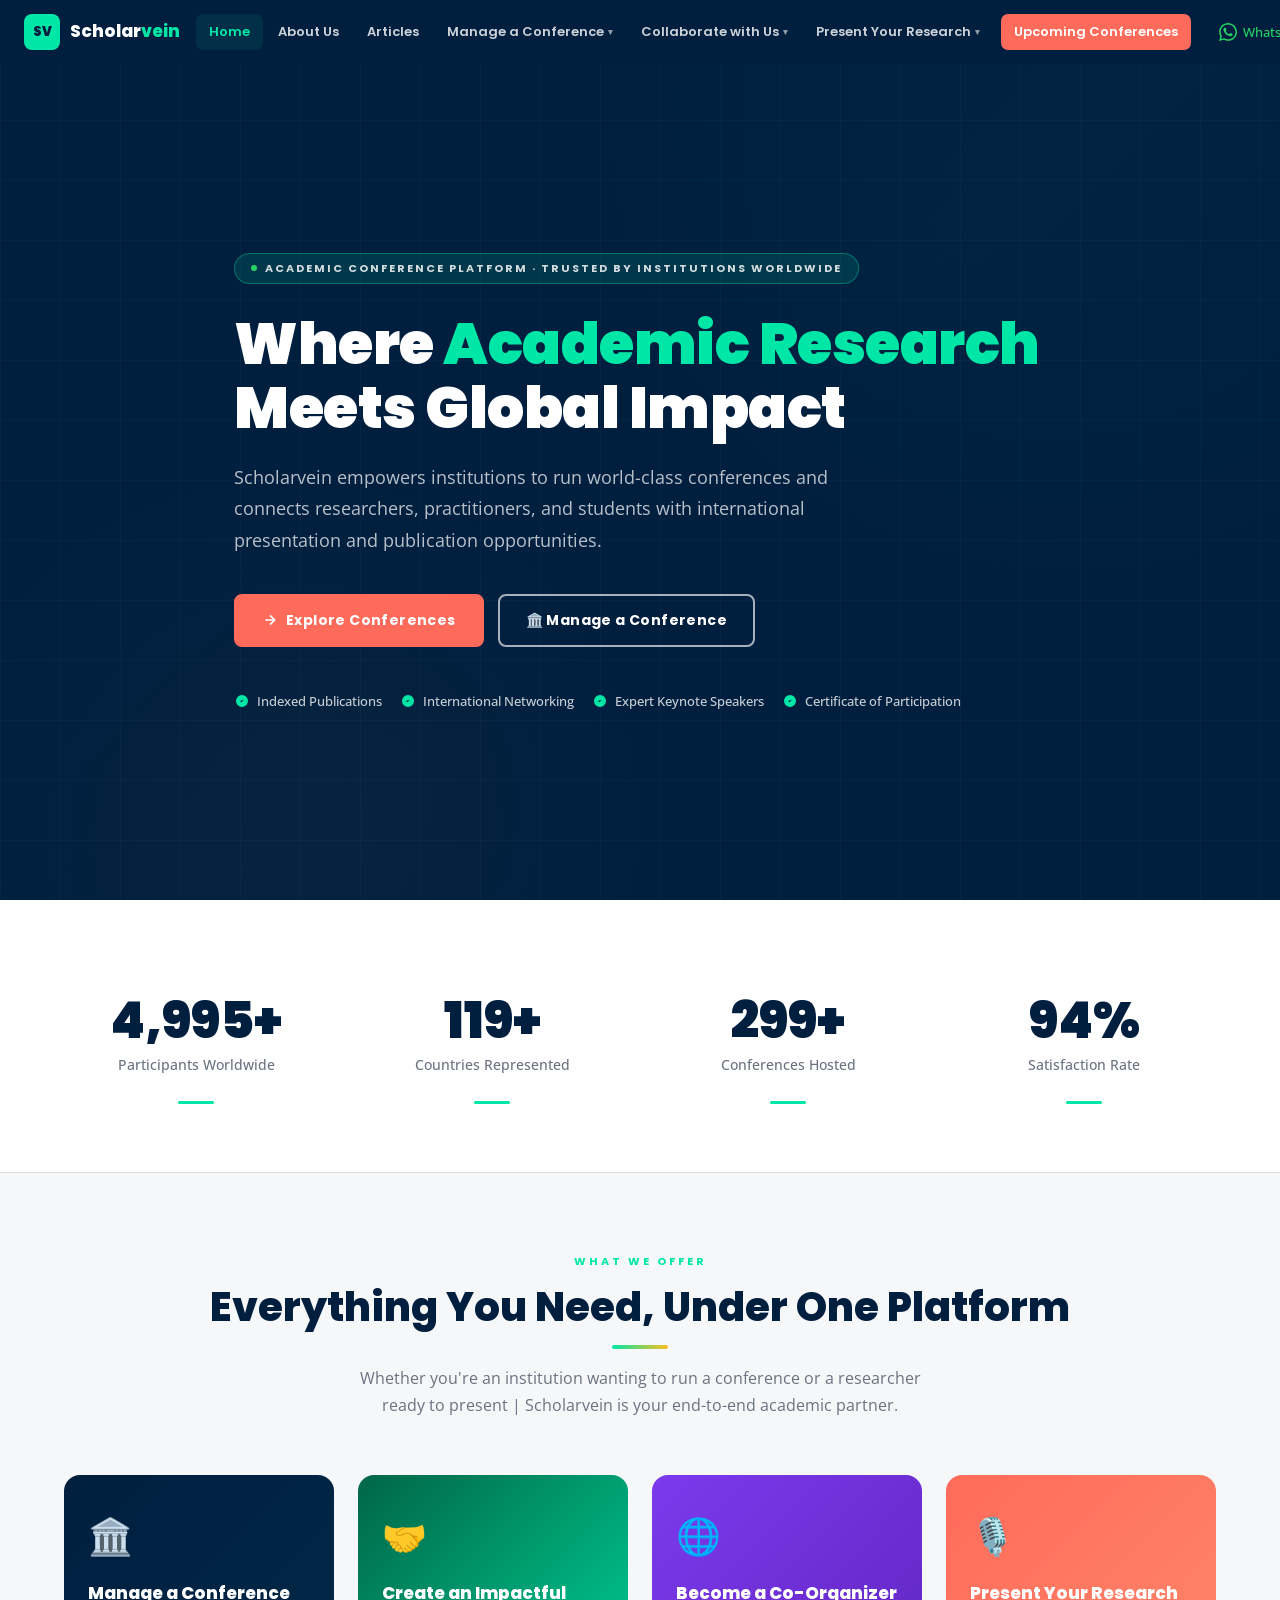
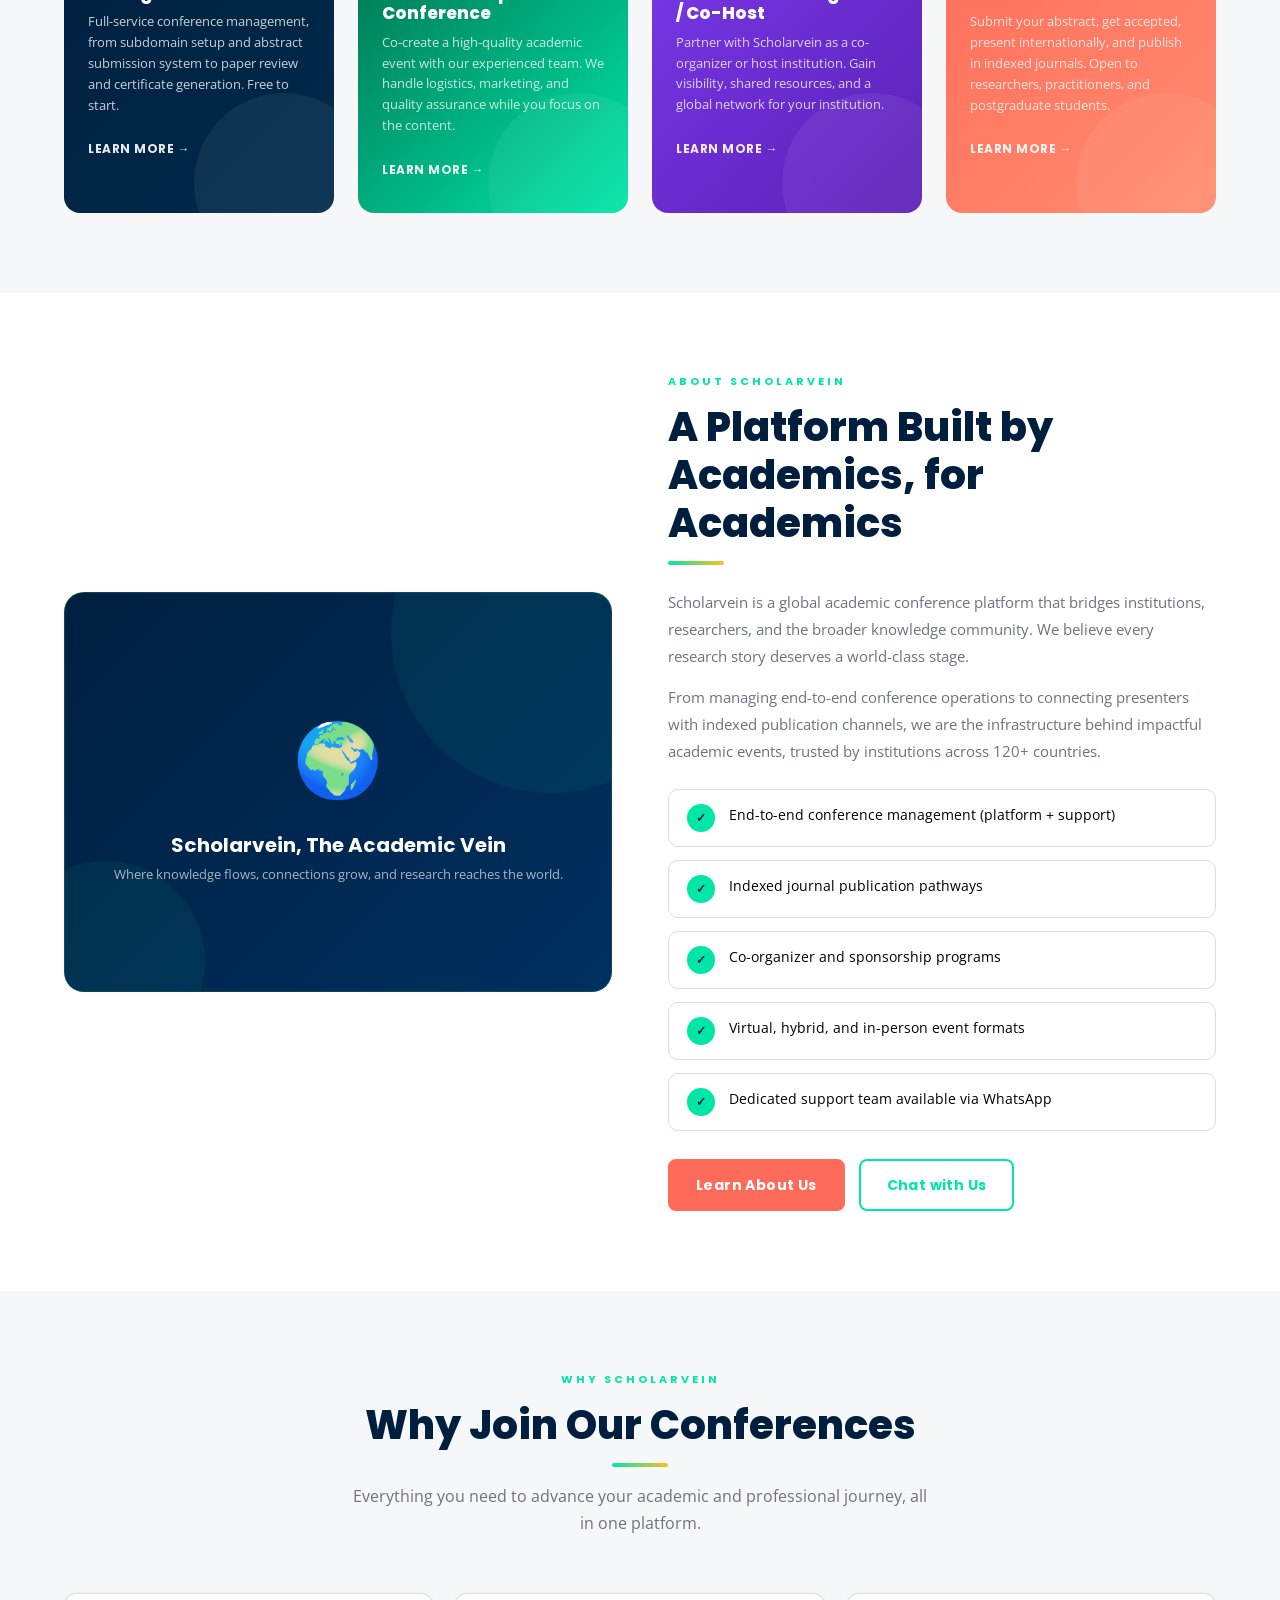
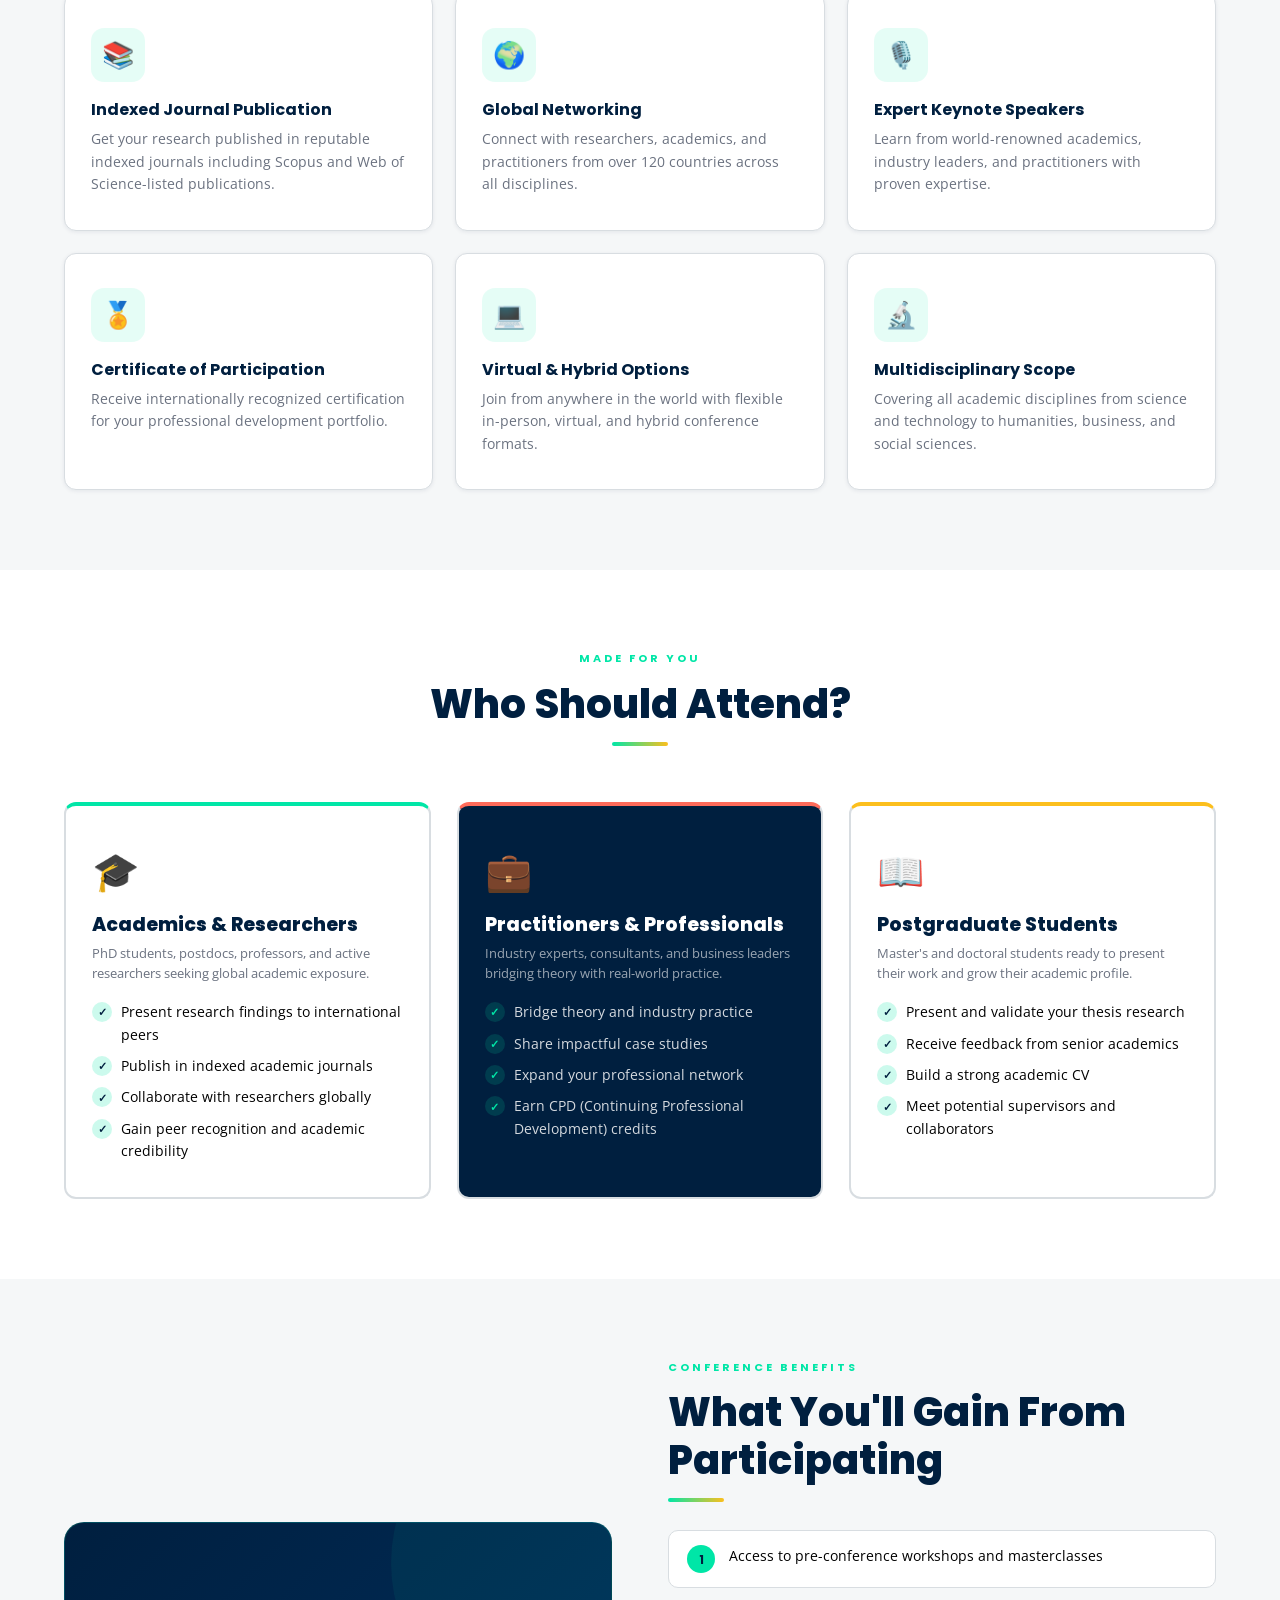
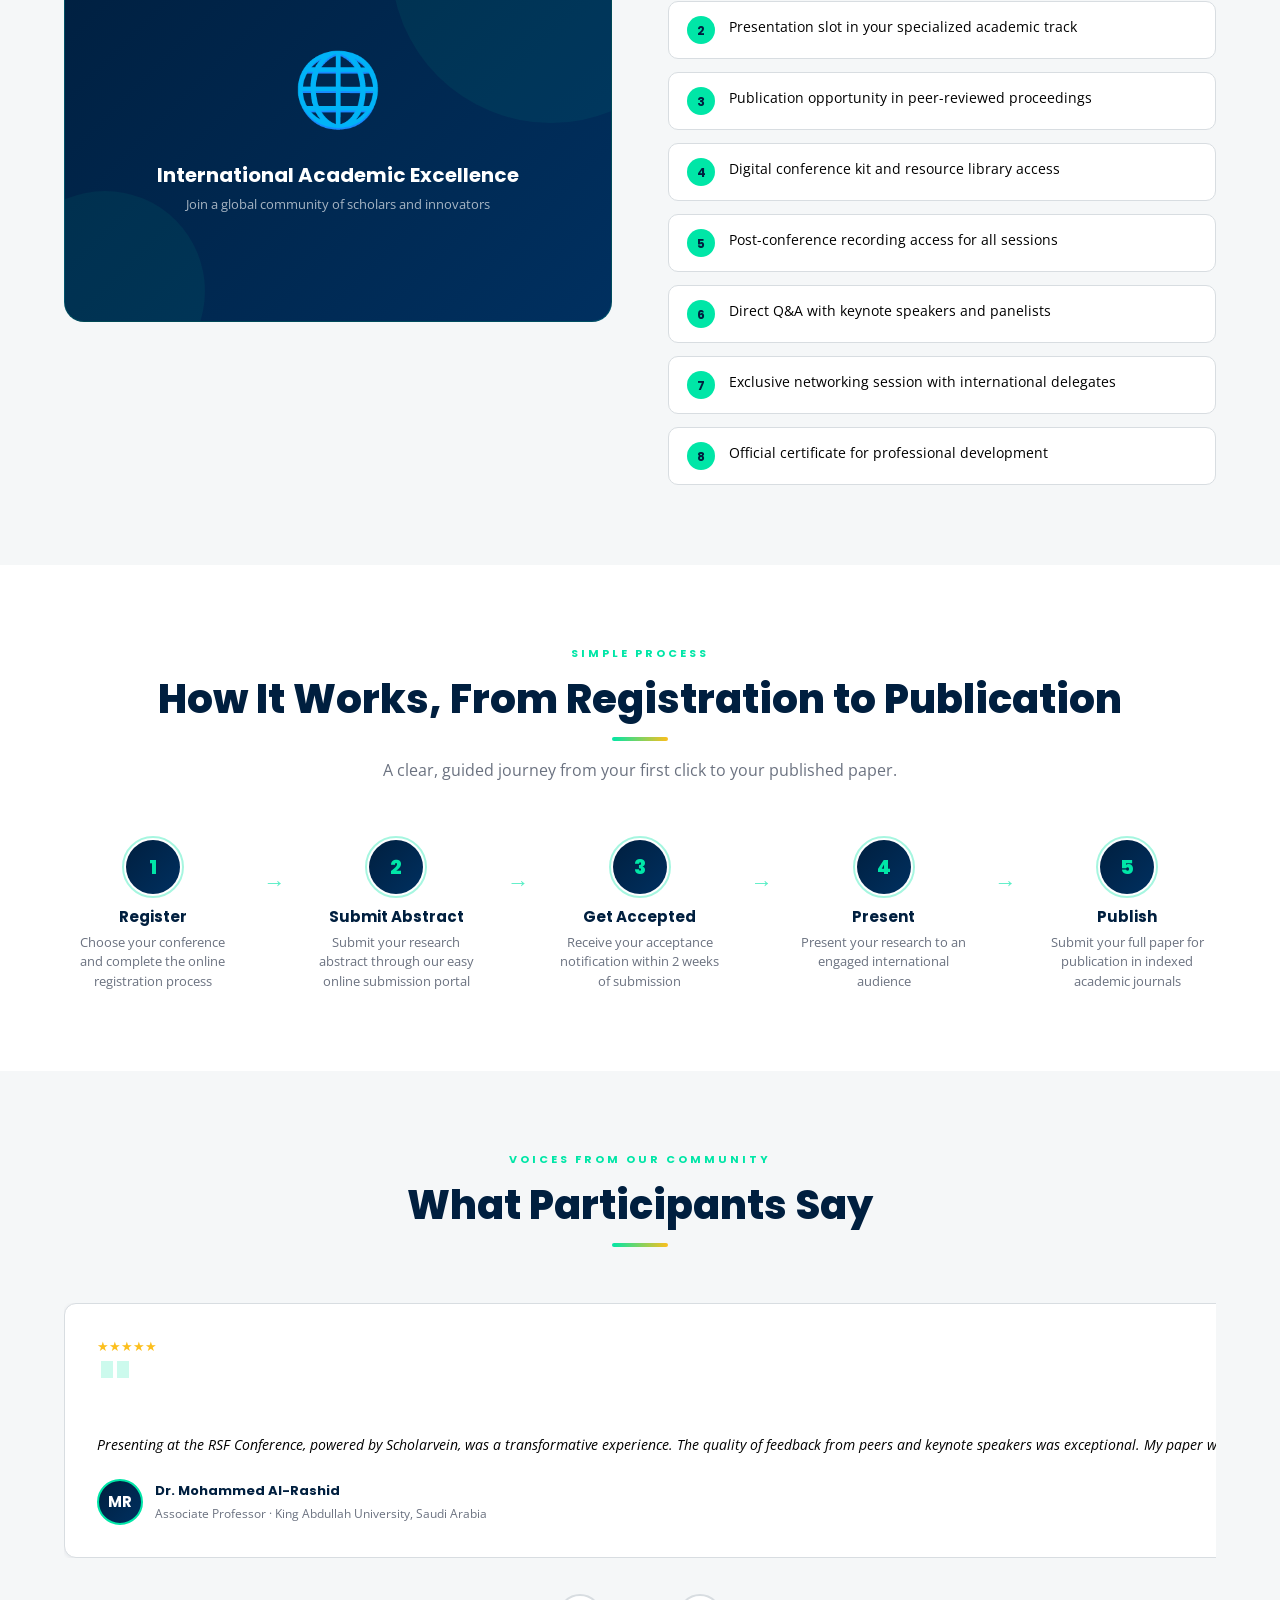
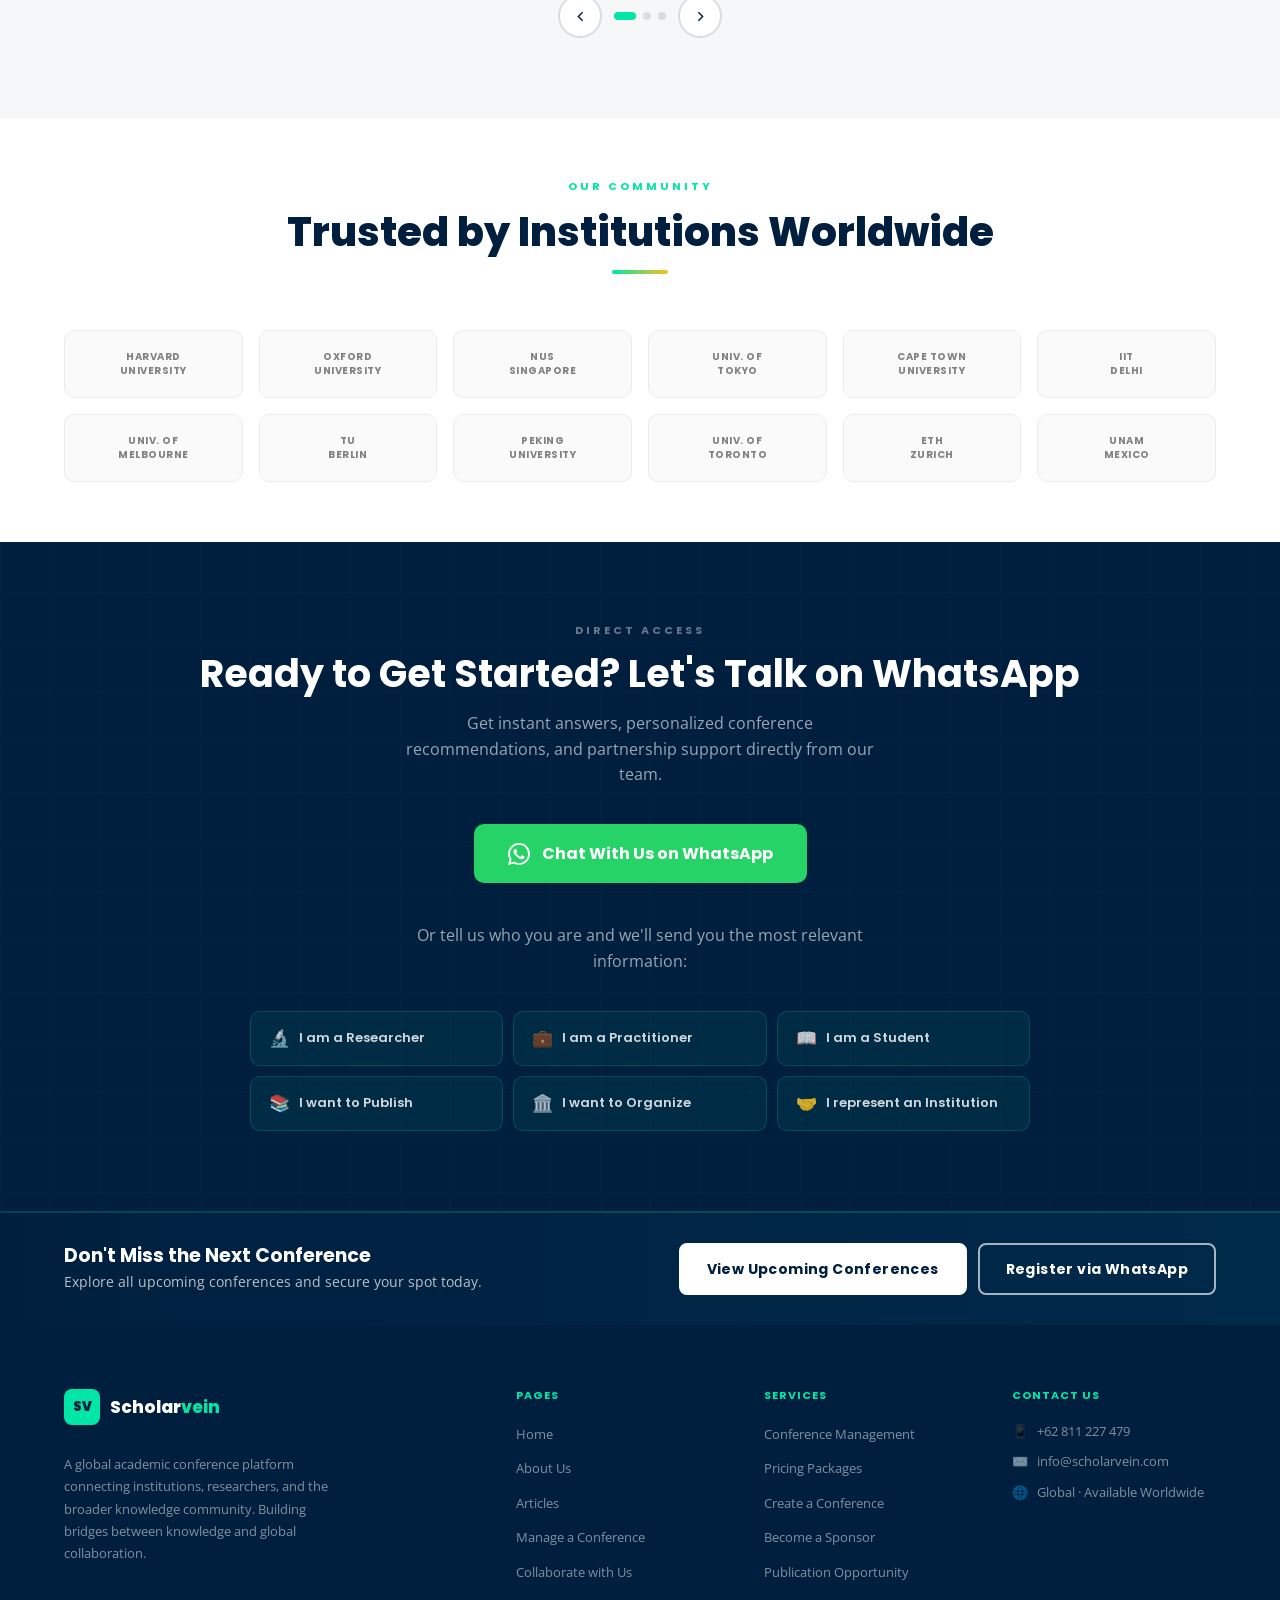
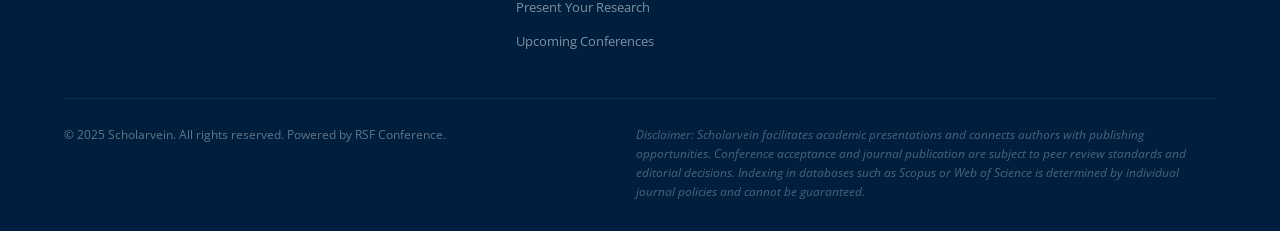
==== commit b3606a89: "Add articles system, ScholarOSS branding, and content improvements - Add articles.html listing page " ====
--- a/index.html
+++ b/index.html
@@ -3,7 +3,7 @@
 <head>
 <meta charset="UTF-8">
 <meta name="viewport" content="width=device-width, initial-scale=1.0">
-<title>Scholarvein — Empowering Academic Conferences Worldwide</title>
+<title>Scholarvein, Empowering Academic Conferences Worldwide</title>
 <meta name="description" content="Scholarvein helps institutions manage world-class academic conferences and connects researchers with global presentation and publication opportunities.">
 <link rel="preconnect" href="https://fonts.googleapis.com">
 <link rel="preconnect" href="https://fonts.gstatic.com" crossorigin>
@@ -23,6 +23,7 @@
     <nav class="main-nav">
       <a href="index.html" class="nav-link active">Home</a>
       <a href="about.html" class="nav-link">About Us</a>
+      <a href="articles.html" class="nav-link">Articles</a>
       <div class="nav-item">
         <a href="manage.html" class="nav-link">Manage a Conference <span class="nav-arrow">▾</span></a>
         <div class="dropdown">
@@ -68,6 +69,7 @@
   <button class="mobile-nav-close" id="mobileClose">✕</button>
   <a href="index.html" class="mobile-nav-link">Home</a>
   <a href="about.html" class="mobile-nav-link">About Us</a>
+  <a href="articles.html" class="mobile-nav-link">Articles</a>
   <a href="manage.html" class="mobile-nav-link">Manage a Conference</a>
   <a href="manage.html#how-it-works" class="mobile-nav-sub">→ How It Works</a>
   <a href="manage.html#packages" class="mobile-nav-sub">→ Packages &amp; Pricing</a>
@@ -135,13 +137,13 @@
       <span class="slabel">What We Offer</span>
       <h2 class="stitle">Everything You Need, Under One Platform</h2>
       <div class="sdivider"></div>
-      <p class="ssub">Whether you're an institution wanting to run a conference or a researcher ready to present — Scholarvein is your end-to-end academic partner.</p>
+      <p class="ssub">Whether you're an institution wanting to run a conference or a researcher ready to present | Scholarvein is your end-to-end academic partner.</p>
     </div>
     <div class="services-grid">
       <a href="manage.html" class="svc-card svc-card-1 fade-up">
         <div class="svc-card-icon">🏛️</div>
         <h3>Manage a Conference</h3>
-        <p>Full-service conference management — from subdomain setup and abstract submission system to paper review and certificate generation. Free to start.</p>
+        <p>Full-service conference management, from subdomain setup and abstract submission system to paper review and certificate generation. Free to start.</p>
         <span class="svc-card-arrow">Learn more →</span>
       </a>
       <a href="collaborate.html#create" class="svc-card svc-card-2 fade-up">
@@ -173,7 +175,7 @@
       <div class="ben-img">
         <div class="ben-img-inner">
           <div class="big">🌍</div>
-          <h3>Scholarvein — The Academic Vein</h3>
+          <h3>Scholarvein, The Academic Vein</h3>
           <p>Where knowledge flows, connections grow, and research reaches the world.</p>
         </div>
       </div>
@@ -182,7 +184,7 @@
         <h2 class="stitle">A Platform Built by Academics, for Academics</h2>
         <div class="sdivider left" style="margin-bottom:24px"></div>
         <p style="color:var(--muted);line-height:1.8;margin-bottom:14px;font-size:15px">Scholarvein is a global academic conference platform that bridges institutions, researchers, and the broader knowledge community. We believe every research story deserves a world-class stage.</p>
-        <p style="color:var(--muted);line-height:1.8;margin-bottom:24px;font-size:15px">From managing end-to-end conference operations to connecting presenters with indexed publication channels, we are the infrastructure behind impactful academic events — trusted by institutions across 120+ countries.</p>
+        <p style="color:var(--muted);line-height:1.8;margin-bottom:24px;font-size:15px">From managing end-to-end conference operations to connecting presenters with indexed publication channels, we are the infrastructure behind impactful academic events, trusted by institutions across 120+ countries.</p>
         <ul class="ben-list">
           <li><div class="ben-num">✓</div>End-to-end conference management (platform + support)</li>
           <li><div class="ben-num">✓</div>Indexed journal publication pathways</li>
@@ -206,7 +208,7 @@
       <span class="slabel">Why Scholarvein</span>
       <h2 class="stitle">Why Join Our Conferences</h2>
       <div class="sdivider"></div>
-      <p class="ssub">Everything you need to advance your academic and professional journey — all in one platform.</p>
+      <p class="ssub">Everything you need to advance your academic and professional journey, all in one platform.</p>
     </div>
     <div class="feat-grid">
       <div class="feat-card fade-up"><div class="feat-icon">📚</div><h3>Indexed Journal Publication</h3><p>Get your research published in reputable indexed journals including Scopus and Web of Science-listed publications.</p></div>
@@ -300,7 +302,7 @@
   <div class="container">
     <div class="shead">
       <span class="slabel">Simple Process</span>
-      <h2 class="stitle">How It Works — From Registration to Publication</h2>
+      <h2 class="stitle">How It Works, From Registration to Publication</h2>
       <div class="sdivider"></div>
       <p class="ssub">A clear, guided journey from your first click to your published paper.</p>
     </div>
@@ -329,11 +331,11 @@
     <div class="tcarousel">
       <div class="ttrack-wrap">
         <div class="ttrack" id="ttrack">
-          <div class="tcard"><div class="tstars">★★★★★</div><div class="qmark">"</div><p class="ttext">Presenting at the RSF Conference — powered by Scholarvein — was a transformative experience. The quality of feedback from peers and keynote speakers was exceptional. My paper was subsequently accepted in a Scopus-indexed journal within three months.</p><div class="tauthor"><div class="tavatar">MR</div><div><div class="tname">Dr. Mohammed Al-Rashid</div><div class="ttitle">Associate Professor · King Abdullah University, Saudi Arabia</div></div></div></div>
+          <div class="tcard"><div class="tstars">★★★★★</div><div class="qmark">"</div><p class="ttext">Presenting at the RSF Conference, powered by Scholarvein, was a transformative experience. The quality of feedback from peers and keynote speakers was exceptional. My paper was subsequently accepted in a Scopus-indexed journal within three months.</p><div class="tauthor"><div class="tavatar">MR</div><div><div class="tname">Dr. Mohammed Al-Rashid</div><div class="ttitle">Associate Professor · King Abdullah University, Saudi Arabia</div></div></div></div>
           <div class="tcard"><div class="tstars">★★★★★</div><div class="qmark">"</div><p class="ttext">As a PhD student, I was nervous presenting internationally for the first time. The supportive environment built by Scholarvein was incredible. I made connections that led to a collaborative research grant with a UK university.</p><div class="tauthor"><div class="tavatar">AK</div><div><div class="tname">Amara Konteh</div><div class="ttitle">PhD Candidate · University of Ghana</div></div></div></div>
           <div class="tcard"><div class="tstars">★★★★★</div><div class="qmark">"</div><p class="ttext">The hybrid format made it incredibly convenient. I attended virtually from Jakarta and still had meaningful networking sessions. The organizers were professional and responsive throughout the entire process.</p><div class="tauthor"><div class="tavatar">SW</div><div><div class="tname">Prof. Siti Wijaya</div><div class="ttitle">Professor of Economics · Universitas Indonesia</div></div></div></div>
           <div class="tcard"><div class="tstars">★★★★★</div><div class="qmark">"</div><p class="ttext">Outstanding organization from start to finish. The multidisciplinary nature allowed me to gain perspectives from fields I hadn't considered. My research was enriched significantly by the cross-disciplinary discussions.</p><div class="tauthor"><div class="tavatar">LC</div><div><div class="tname">Dr. Liang Chen</div><div class="ttitle">Research Scientist · Tsinghua University, China</div></div></div></div>
-          <div class="tcard"><div class="tstars">★★★★★</div><div class="qmark">"</div><p class="ttext">Scholarvein connected me with an industry partner who is now co-funding my research project. The networking session design was brilliant — structured enough to make meaningful connections, flexible enough to explore opportunities.</p><div class="tauthor"><div class="tavatar">EO</div><div><div class="tname">Dr. Elena Okonkwo</div><div class="ttitle">Innovation Researcher · Lagos Business School, Nigeria</div></div></div></div>
+          <div class="tcard"><div class="tstars">★★★★★</div><div class="qmark">"</div><p class="ttext">Scholarvein connected me with an industry partner who is now co-funding my research project. The networking session design was brilliant, structured enough to make meaningful connections, flexible enough to explore opportunities.</p><div class="tauthor"><div class="tavatar">EO</div><div><div class="tname">Dr. Elena Okonkwo</div><div class="ttitle">Innovation Researcher · Lagos Business School, Nigeria</div></div></div></div>
         </div>
       </div>
       <div class="tcontrols">
@@ -428,6 +430,7 @@
         <ul class="flinks">
           <li><a href="index.html">Home</a></li>
           <li><a href="about.html">About Us</a></li>
+          <li><a href="articles.html">Articles</a></li>
           <li><a href="manage.html">Manage a Conference</a></li>
           <li><a href="collaborate.html">Collaborate with Us</a></li>
           <li><a href="present.html">Present Your Research</a></li>
@@ -448,7 +451,7 @@
         <h4>Contact Us</h4>
         <div class="fcontact">📱 <a href="https://wa.me/62811227479">+62 811 227 479</a></div>
         <div class="fcontact">✉️ <a href="mailto:info@scholarvein.com">info@scholarvein.com</a></div>
-        <div class="fcontact">🌐 <span>Global — Available Worldwide</span></div>
+        <div class="fcontact">🌐 <span>Global · Available Worldwide</span></div>
       </div>
     </div>
     <div class="fbottom">
--- a/style.css
+++ b/style.css
@@ -451,3 +451,119 @@
    LOGO MARK SV
 ══════════════════════════════════════════ */
 .logo-mark-sv{width:36px;height:36px;background:var(--royal);border-radius:8px;display:flex;align-items:center;justify-content:center;font-family:'Poppins',sans-serif;font-weight:900;font-size:13px;color:var(--navy);letter-spacing:-.5px}
+
+/* ══════════════════════════════════════════
+   PAGE HERO (inner pages)
+══════════════════════════════════════════ */
+.page-hero{background:var(--navy);padding:100px 0 60px;text-align:center;position:relative;overflow:hidden}
+.page-hero::before{content:'';position:absolute;inset:0;background-image:linear-gradient(rgba(255,255,255,.025) 1px,transparent 1px),linear-gradient(90deg,rgba(255,255,255,.025) 1px,transparent 1px);background-size:60px 60px}
+.page-hero-inner{position:relative;z-index:1}
+.page-hero h1{font-size:clamp(28px,4.5vw,48px);font-weight:900;color:#fff;margin-bottom:14px}
+.page-hero h1 span{color:var(--royal)}
+.page-hero p{font-size:16px;color:rgba(255,255,255,.7);max-width:580px;margin:0 auto}
+
+/* ══════════════════════════════════════════
+   ARTICLES LISTING
+══════════════════════════════════════════ */
+#articles-page{padding:64px 0 80px;background:var(--light)}
+
+/* Category filter */
+.cat-filter{display:flex;gap:10px;flex-wrap:wrap;margin-bottom:48px;justify-content:center}
+.cat-btn{padding:8px 20px;border-radius:100px;font-family:'Poppins',sans-serif;font-size:13px;font-weight:600;border:2px solid var(--border);background:#fff;color:var(--muted);cursor:pointer;transition:var(--tr)}
+.cat-btn:hover,.cat-btn.active{background:var(--navy);color:#fff;border-color:var(--navy)}
+
+/* Article cards grid */
+.articles-grid{display:grid;grid-template-columns:1fr;gap:28px}
+@media(min-width:640px){.articles-grid{grid-template-columns:repeat(2,1fr)}}
+@media(min-width:1024px){.articles-grid{grid-template-columns:repeat(3,1fr)}}
+
+.article-card{background:#fff;border-radius:16px;border:1px solid var(--border);overflow:hidden;box-shadow:var(--shadow-sm);transition:var(--tr);display:flex;flex-direction:column}
+.article-card:hover{transform:translateY(-5px);box-shadow:var(--shadow-md);border-color:var(--royal)}
+
+.article-thumb{height:200px;display:flex;align-items:center;justify-content:center;font-size:56px;position:relative;overflow:hidden}
+.article-thumb-1{background:linear-gradient(135deg,var(--navy),#003060)}
+.article-thumb-2{background:linear-gradient(135deg,#7c3aed,#5b21b6)}
+.article-thumb-3{background:linear-gradient(135deg,var(--accent),#d4504a)}
+.article-thumb-4{background:linear-gradient(135deg,#059669,#047857)}
+.article-thumb-5{background:linear-gradient(135deg,var(--gold),#e5a800)}
+.article-thumb-6{background:linear-gradient(135deg,#0369a1,#0284c7)}
+
+.article-cat{position:absolute;top:14px;left:14px;padding:4px 12px;border-radius:100px;font-family:'Poppins',sans-serif;font-size:10px;font-weight:700;letter-spacing:1.5px;text-transform:uppercase;background:rgba(0,230,167,.18);color:var(--royal);border:1px solid rgba(0,230,167,.35);backdrop-filter:blur(4px)}
+
+.article-body{padding:22px;flex:1;display:flex;flex-direction:column}
+.article-body h3{font-size:16px;font-weight:700;color:var(--navy);margin-bottom:10px;line-height:1.4}
+.article-body p{font-size:13px;color:var(--muted);line-height:1.7;flex:1;margin-bottom:16px}
+.article-meta{display:flex;align-items:center;gap:14px;font-size:11px;color:var(--muted);padding-top:14px;border-top:1px solid var(--border)}
+.article-meta span{display:flex;align-items:center;gap:4px}
+.article-read-more{display:inline-flex;align-items:center;gap:6px;font-family:'Poppins',sans-serif;font-size:13px;font-weight:700;color:var(--navy);margin-top:14px;transition:var(--tr)}
+.article-read-more:hover{color:var(--royal);gap:10px}
+.article-read-more svg{width:14px;height:14px;transition:var(--tr)}
+
+/* Featured article */
+.article-featured{grid-column:1/-1;display:grid;grid-template-columns:1fr;gap:0;border-radius:16px;overflow:hidden;border:1px solid var(--border);box-shadow:var(--shadow-sm);background:#fff;transition:var(--tr)}
+@media(min-width:768px){.article-featured{grid-template-columns:1.4fr 1fr}}
+.article-featured:hover{transform:translateY(-5px);box-shadow:var(--shadow-md);border-color:var(--royal)}
+.article-featured .article-thumb{height:300px}
+@media(min-width:768px){.article-featured .article-thumb{height:100%;min-height:280px}}
+.article-featured .article-body{padding:36px}
+.article-featured .article-body h3{font-size:22px}
+.article-featured-label{display:inline-flex;align-items:center;gap:6px;font-family:'Poppins',sans-serif;font-size:10px;font-weight:700;letter-spacing:1.5px;text-transform:uppercase;color:var(--gold);margin-bottom:12px}
+.article-featured-label::before{content:'★';font-size:12px}
+
+/* ══════════════════════════════════════════
+   SINGLE ARTICLE PAGE
+══════════════════════════════════════════ */
+.article-layout{display:grid;grid-template-columns:1fr;gap:40px;padding:60px 0 80px}
+@media(min-width:1024px){.article-layout{grid-template-columns:1fr 320px}}
+
+.article-content{background:#fff;border-radius:16px;border:1px solid var(--border);padding:40px;box-shadow:var(--shadow-sm)}
+@media(max-width:768px){.article-content{padding:24px}}
+
+.article-content-header{margin-bottom:32px;padding-bottom:28px;border-bottom:1px solid var(--border)}
+.article-content-cat{display:inline-block;padding:4px 14px;border-radius:100px;font-family:'Poppins',sans-serif;font-size:11px;font-weight:700;letter-spacing:1.5px;text-transform:uppercase;background:rgba(0,230,167,.12);color:var(--navy);border:1px solid rgba(0,230,167,.3);margin-bottom:16px}
+.article-content h1{font-size:clamp(22px,3.5vw,34px);font-weight:900;color:var(--navy);line-height:1.3;margin-bottom:18px}
+.article-content-meta{display:flex;gap:20px;flex-wrap:wrap;font-size:12px;color:var(--muted)}
+.article-content-meta span{display:flex;align-items:center;gap:5px}
+
+.article-hero-img{width:100%;height:300px;border-radius:12px;overflow:hidden;margin-bottom:32px;display:flex;align-items:center;justify-content:center;font-size:80px}
+
+.article-body-text h2{font-size:20px;font-weight:800;color:var(--navy);margin:28px 0 12px}
+.article-body-text h3{font-size:17px;font-weight:700;color:var(--navy);margin:22px 0 10px}
+.article-body-text p{font-size:15px;color:#374151;line-height:1.85;margin-bottom:16px}
+.article-body-text ul,.article-body-text ol{padding-left:22px;margin-bottom:16px}
+.article-body-text li{font-size:15px;color:#374151;line-height:1.85;margin-bottom:8px}
+.article-body-text strong{color:var(--navy)}
+.article-body-text .highlight{background:rgba(0,230,167,.1);border-left:4px solid var(--royal);padding:16px 20px;border-radius:0 10px 10px 0;margin:24px 0;font-size:15px;color:var(--navy);font-style:italic}
+.article-body-text .tip-box{background:rgba(252,191,29,.08);border:1px solid rgba(252,191,29,.3);border-radius:12px;padding:20px 24px;margin:24px 0}
+.article-body-text .tip-box strong{color:#a16207;display:block;margin-bottom:6px;font-size:13px;text-transform:uppercase;letter-spacing:1px}
+
+/* Article sidebar */
+.article-sidebar{display:flex;flex-direction:column;gap:24px}
+.sidebar-card{background:#fff;border-radius:14px;border:1px solid var(--border);padding:24px;box-shadow:var(--shadow-sm)}
+.sidebar-card h4{font-size:14px;font-weight:800;color:var(--navy);margin-bottom:16px;padding-bottom:12px;border-bottom:2px solid var(--royal);display:inline-block}
+.sidebar-article{display:flex;gap:12px;padding:10px 0;border-bottom:1px solid var(--border)}
+.sidebar-article:last-child{border-bottom:none;padding-bottom:0}
+.sidebar-article-thumb{width:54px;height:54px;border-radius:8px;flex-shrink:0;display:flex;align-items:center;justify-content:center;font-size:22px}
+.sidebar-article p{font-size:12px;font-weight:600;color:var(--navy);line-height:1.4;margin-bottom:4px}
+.sidebar-article span{font-size:11px;color:var(--muted)}
+.sidebar-cta{background:var(--navy);border-radius:14px;padding:28px;text-align:center}
+.sidebar-cta h4{color:#fff;font-size:16px;margin-bottom:8px}
+.sidebar-cta p{color:rgba(255,255,255,.7);font-size:13px;margin-bottom:20px}
+
+/* Article tags */
+.article-tags{display:flex;gap:8px;flex-wrap:wrap;margin-top:32px;padding-top:24px;border-top:1px solid var(--border)}
+.article-tag{padding:5px 14px;border-radius:100px;background:var(--light);color:var(--muted);font-size:12px;font-weight:600;transition:var(--tr)}
+.article-tag:hover{background:var(--navy);color:#fff}
+
+/* Newsletter section */
+#newsletter{background:var(--navy);padding:64px 0}
+.newsletter-inner{display:flex;flex-direction:column;align-items:center;text-align:center;gap:24px}
+@media(min-width:768px){.newsletter-inner{flex-direction:row;text-align:left;gap:48px}}
+.newsletter-text h2{color:#fff;font-size:clamp(20px,2.5vw,28px);margin-bottom:8px}
+.newsletter-text p{color:rgba(255,255,255,.7);font-size:14px}
+.newsletter-form{display:flex;gap:10px;flex-wrap:wrap;flex-shrink:0}
+.newsletter-form input{padding:12px 18px;border-radius:8px;border:1px solid rgba(255,255,255,.2);background:rgba(255,255,255,.08);color:#fff;font-family:'Open Sans',sans-serif;font-size:14px;width:240px;transition:var(--tr)}
+.newsletter-form input::placeholder{color:rgba(255,255,255,.45)}
+.newsletter-form input:focus{outline:none;border-color:var(--royal);background:rgba(255,255,255,.12)}
+.newsletter-form button{padding:12px 24px;border-radius:8px;background:var(--royal);color:var(--navy);font-family:'Poppins',sans-serif;font-size:14px;font-weight:700;border:none;cursor:pointer;transition:var(--tr)}
+.newsletter-form button:hover{background:#00cfa0;transform:translateY(-2px)}
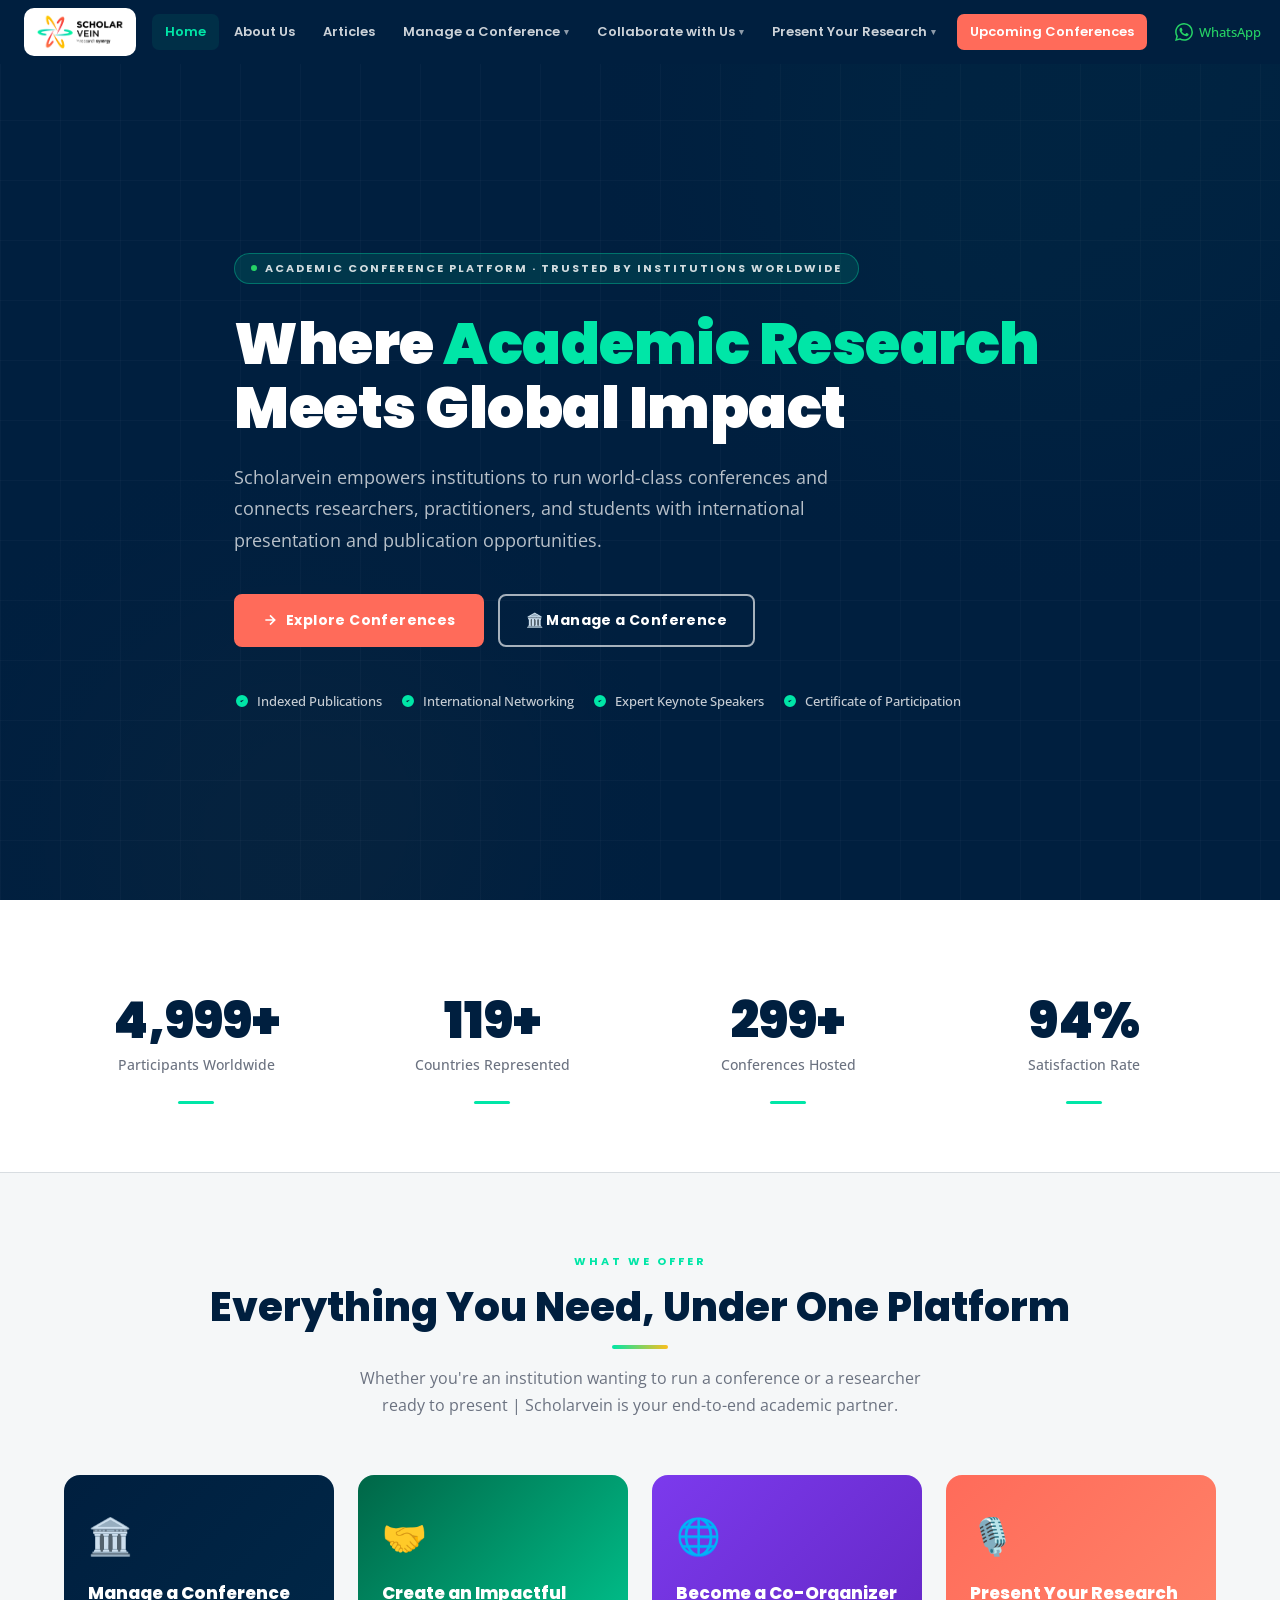
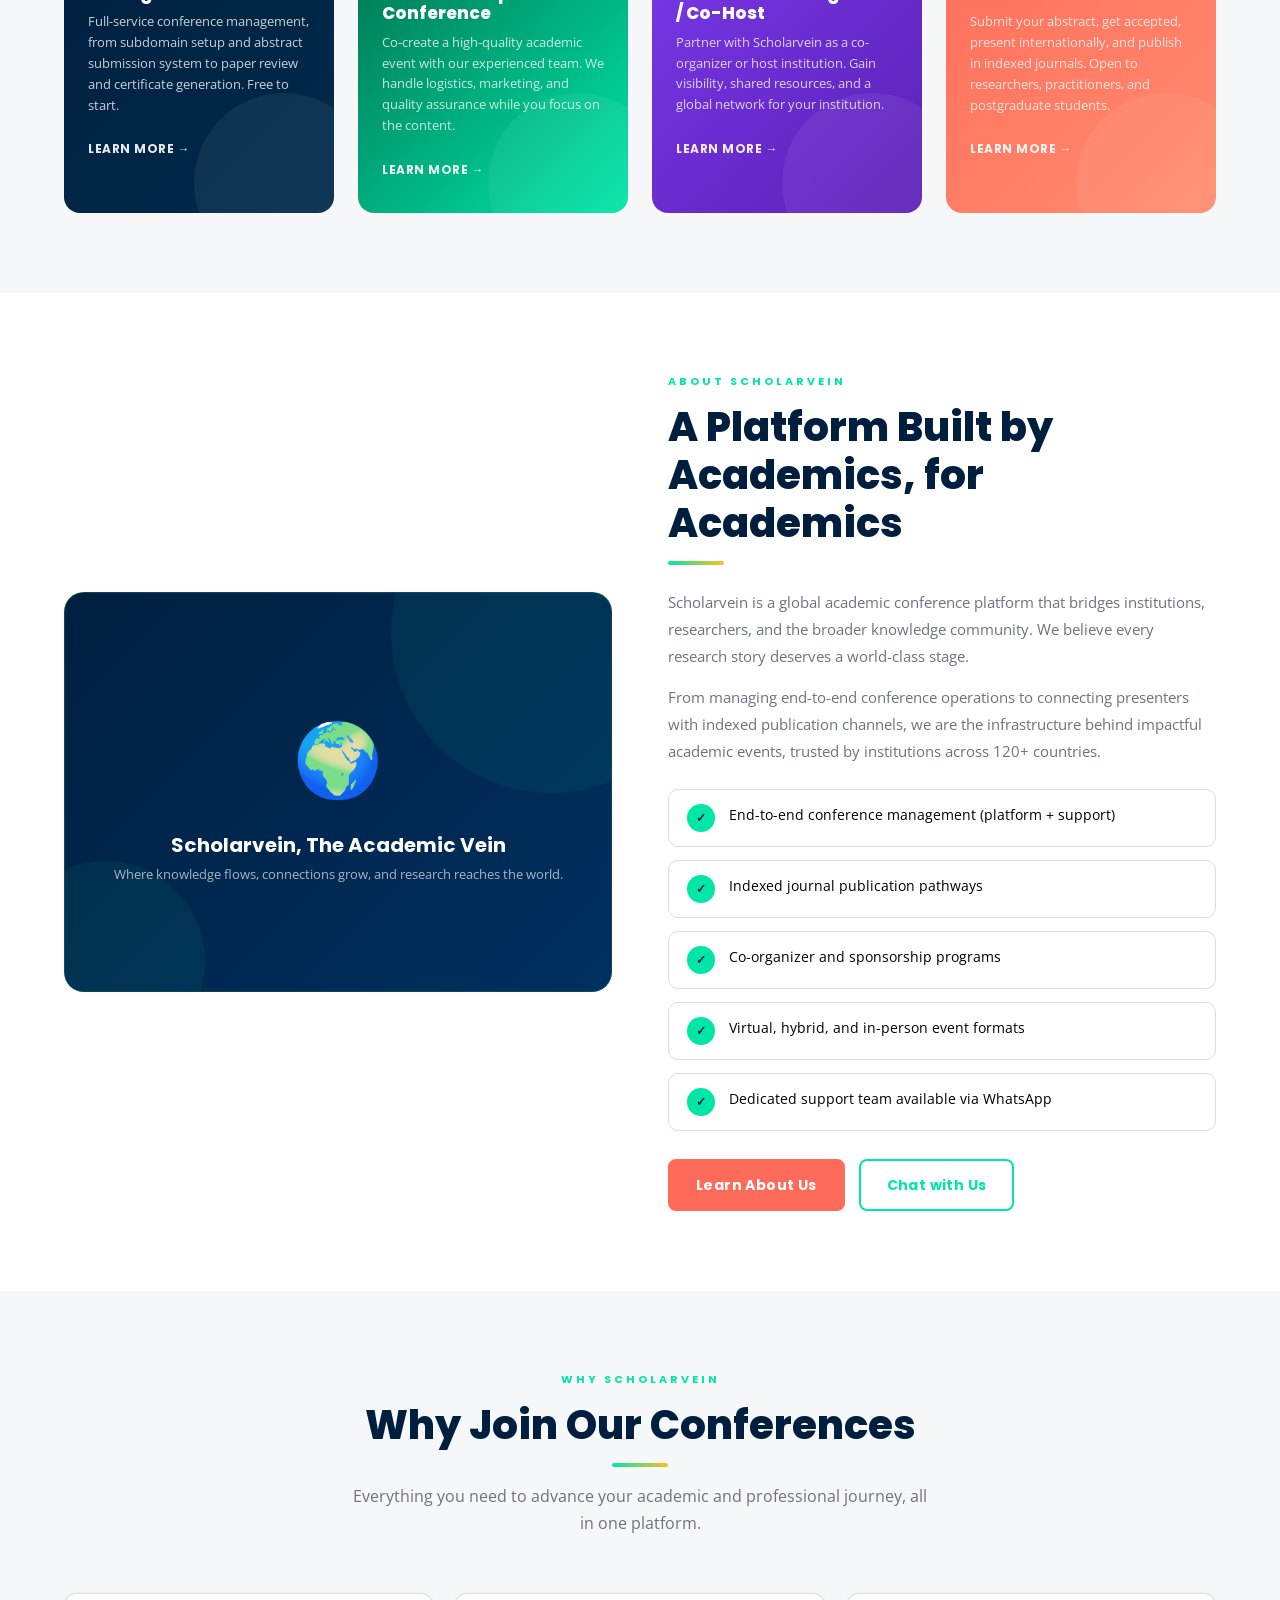
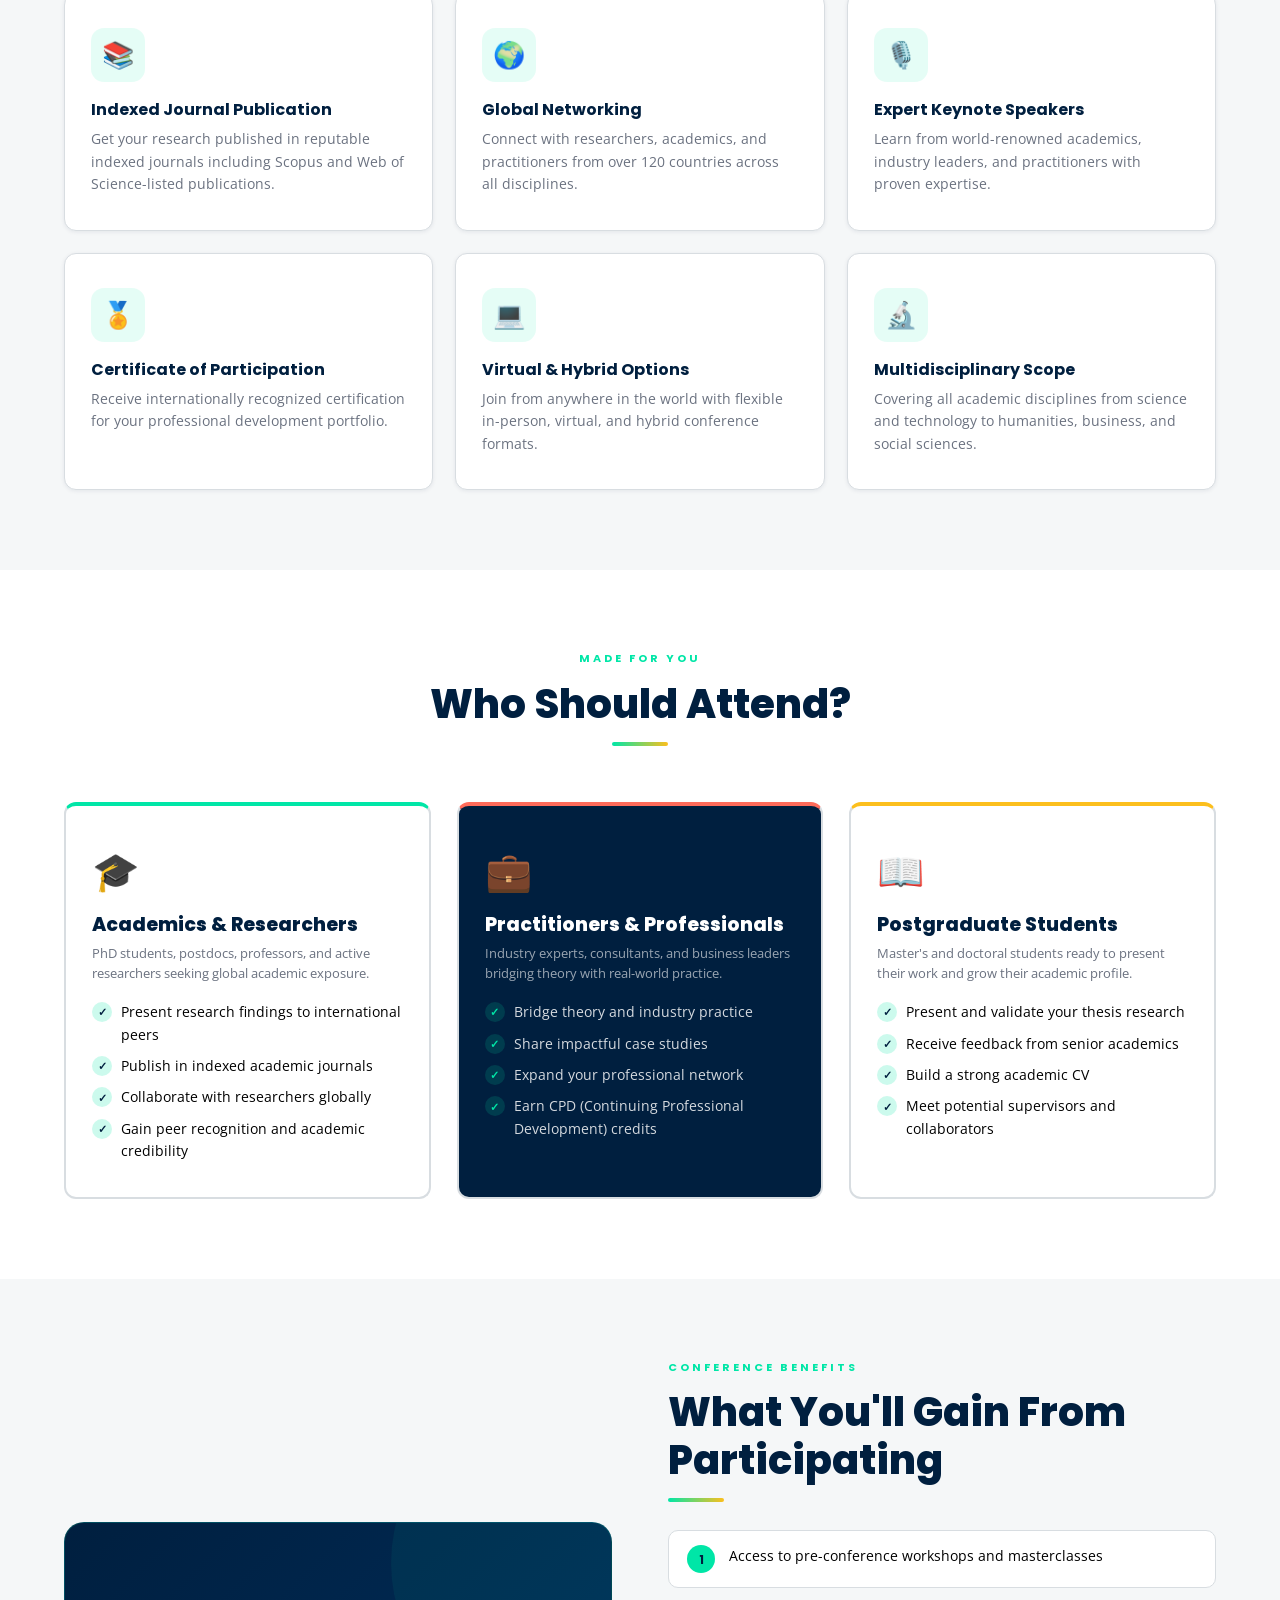
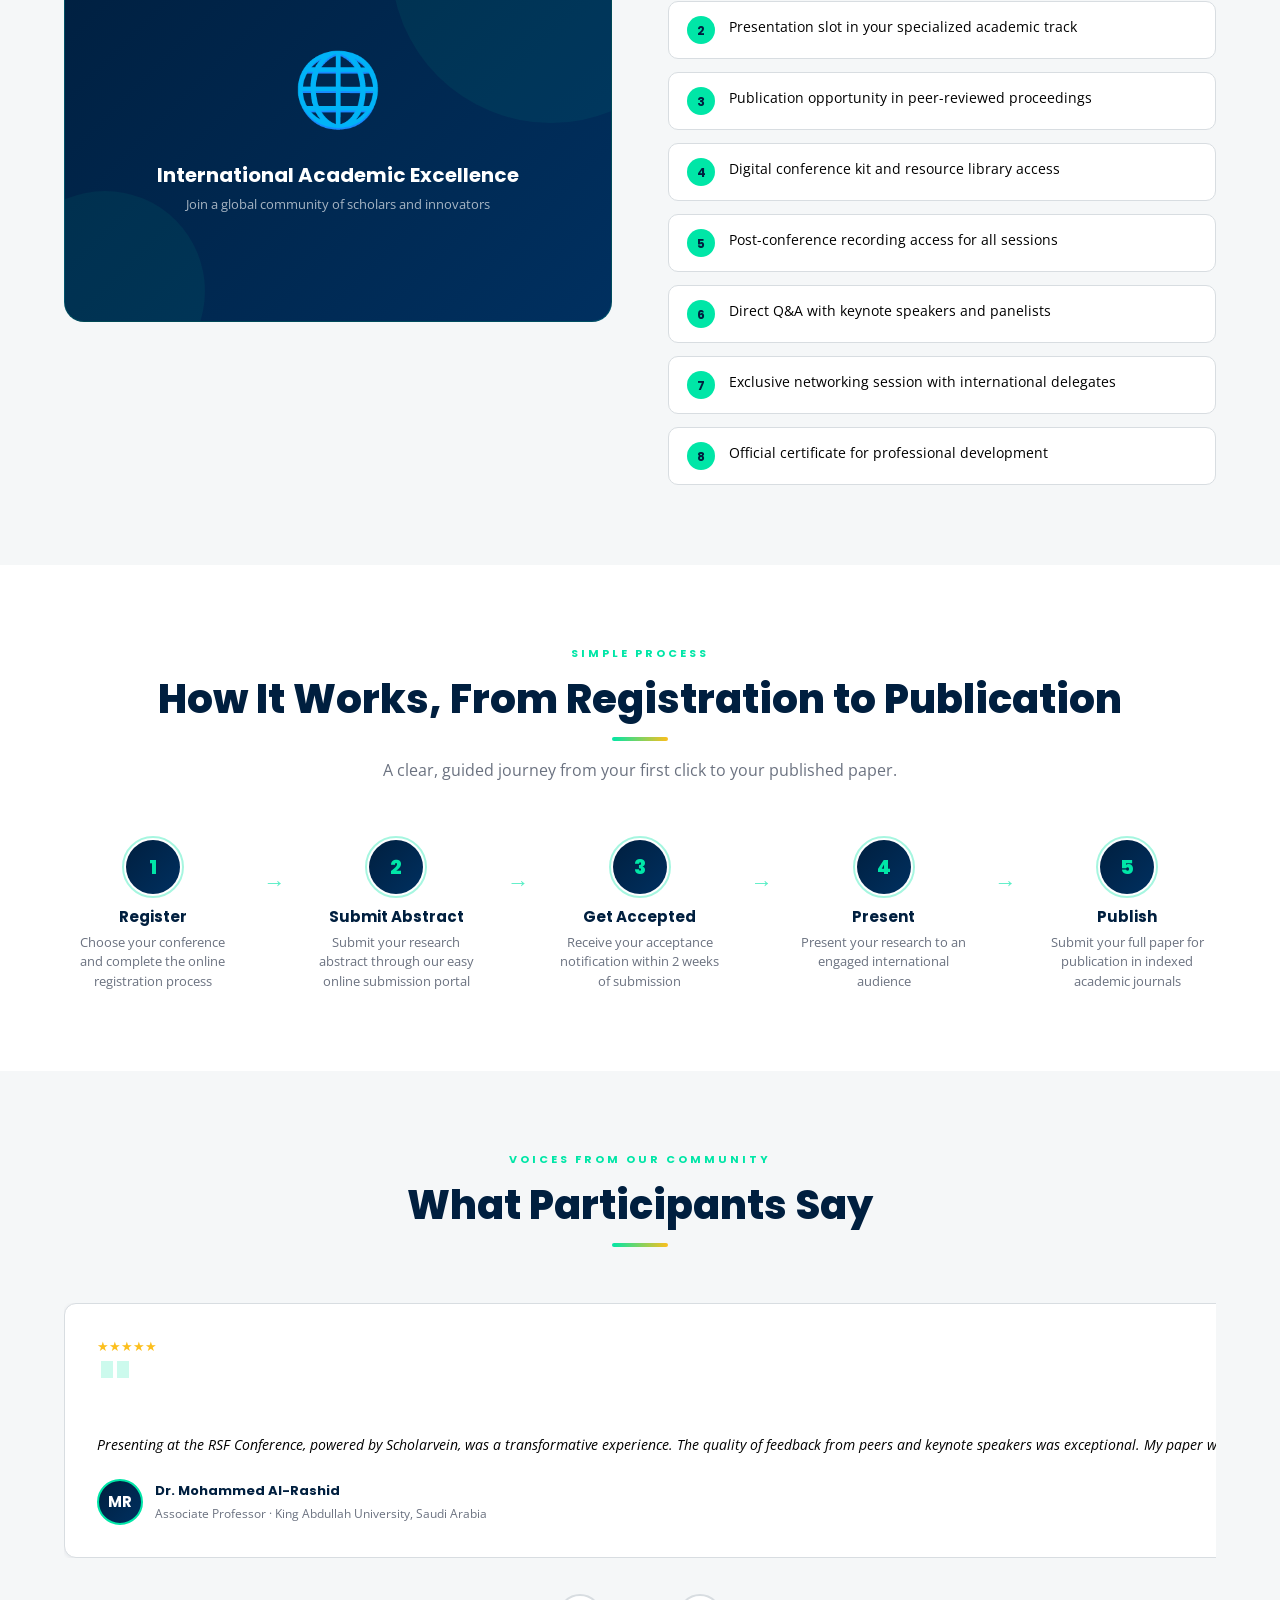
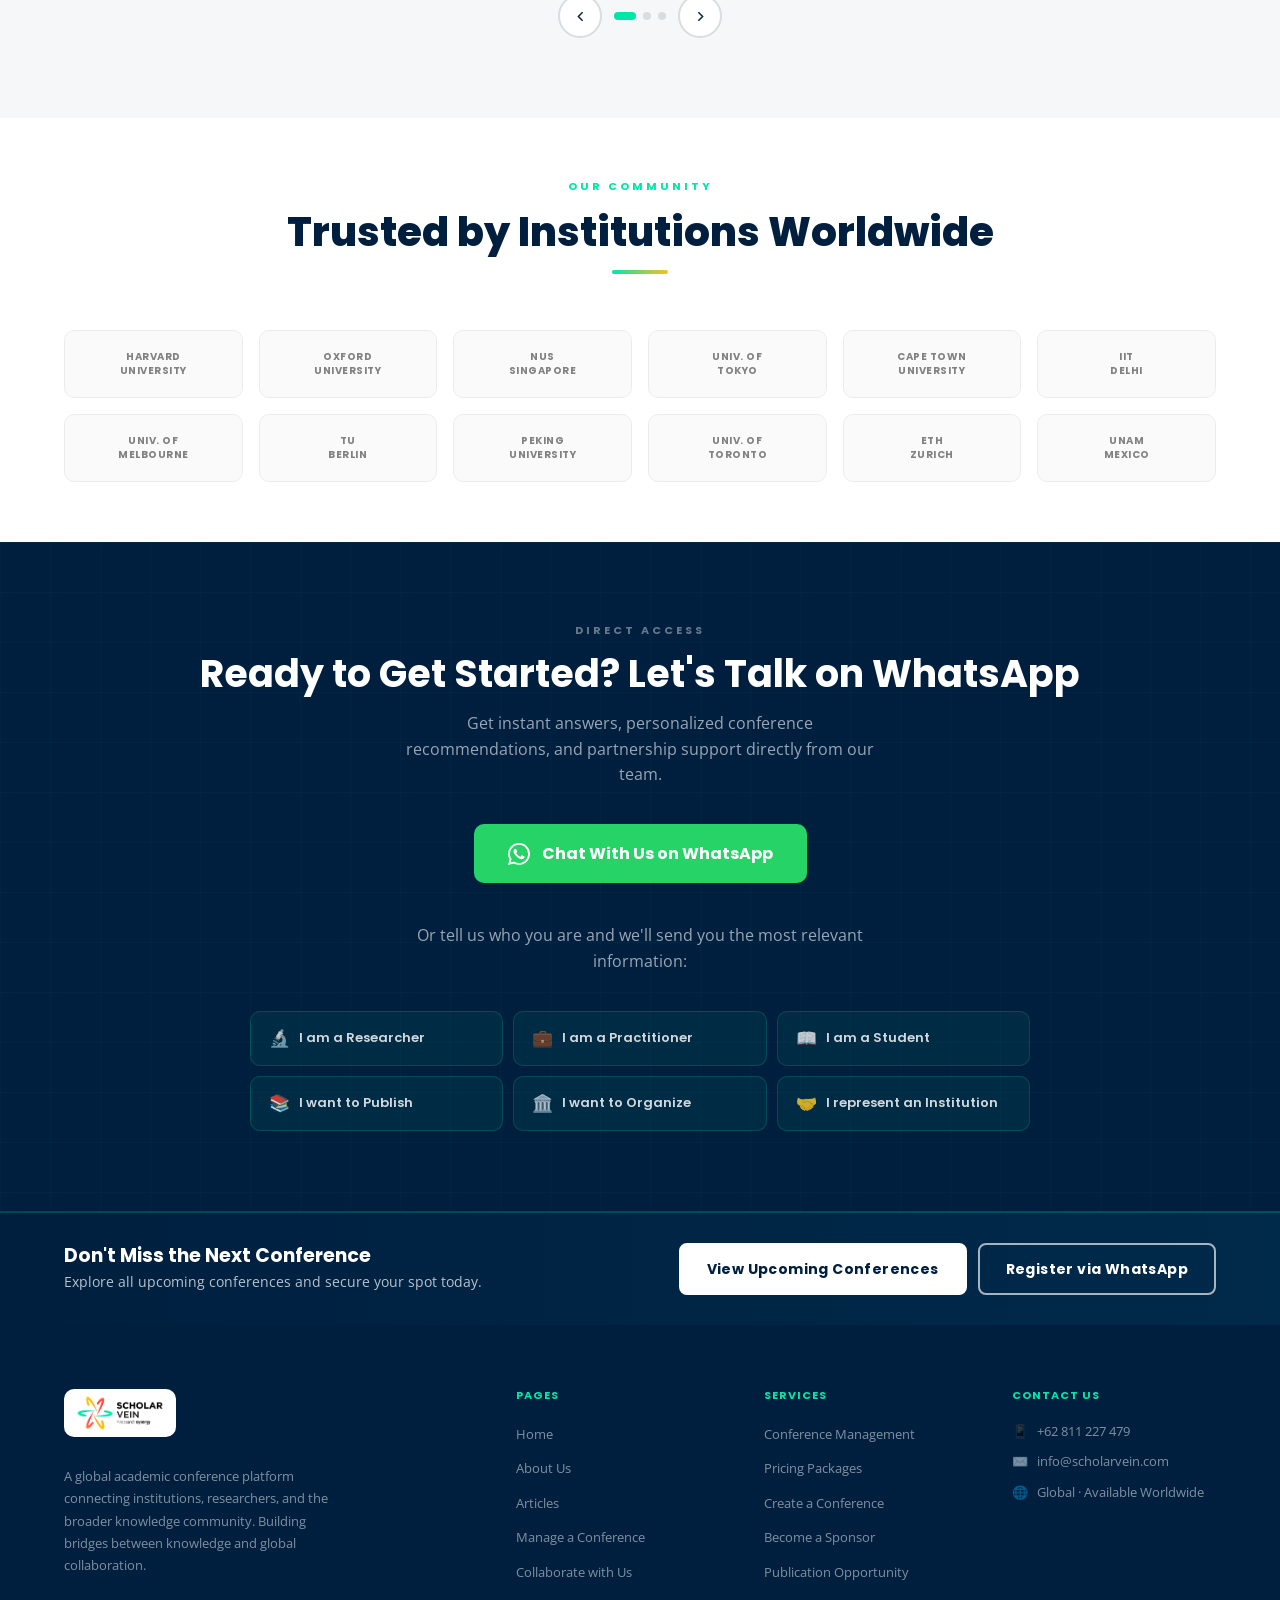
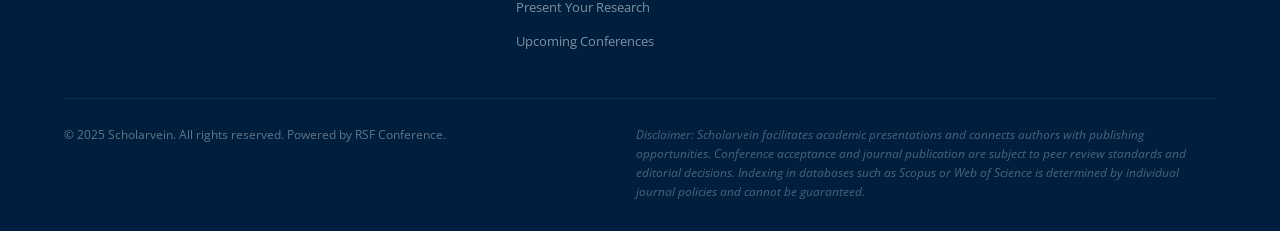
==== commit c794bdb2: "Add real Scholarvein and ScholarOSS logos - Add cropped, transparent-bg logo assets in assets/ - Rep" ====
--- a/index.html
+++ b/index.html
@@ -8,7 +8,7 @@
 <link rel="preconnect" href="https://fonts.googleapis.com">
 <link rel="preconnect" href="https://fonts.gstatic.com" crossorigin>
 <link href="https://fonts.googleapis.com/css2?family=Poppins:wght@400;500;600;700;800;900&family=Open+Sans:wght@300;400;500;600&display=swap" rel="stylesheet">
-<link rel="stylesheet" href="style.css">
+<link rel="stylesheet" href="style.css?v=3">
 </head>
 <body>
 
@@ -16,8 +16,7 @@
 <header id="topbar">
   <div class="tb-inner">
     <a href="index.html" class="logo">
-      <div class="logo-mark-sv">SV</div>
-      <span class="logo-text">Scholar<em>vein</em></span>
+      <img class="logo-img" src="assets/scholarvein-logo.png" alt="Scholarvein">
     </a>
 
     <nav class="main-nav">
@@ -420,8 +419,7 @@
     <div class="footer-grid">
       <div class="fbrand">
         <a href="index.html" class="logo" style="margin-bottom:14px;display:inline-flex">
-          <div class="logo-mark-sv">SV</div>
-          <span class="logo-text">Scholar<em>vein</em></span>
+          <img class="logo-img" src="assets/scholarvein-logo.png" alt="Scholarvein">
         </a>
         <p>A global academic conference platform connecting institutions, researchers, and the broader knowledge community. Building bridges between knowledge and global collaboration.</p>
       </div>
--- a/style.css
+++ b/style.css
@@ -448,9 +448,12 @@
 .sol-block li::before{content:'✓';color:#006647;font-weight:700;flex-shrink:0}
 
 /* ══════════════════════════════════════════
-   LOGO MARK SV
-══════════════════════════════════════════ */
-.logo-mark-sv{width:36px;height:36px;background:var(--royal);border-radius:8px;display:flex;align-items:center;justify-content:center;font-family:'Poppins',sans-serif;font-weight:900;font-size:13px;color:var(--navy);letter-spacing:-.5px}
+   LOGO
+══════════════════════════════════════════ */
+.logo{display:inline-flex;align-items:center;text-decoration:none;background:#fff;padding:6px 12px;border-radius:10px}
+.logo-img{height:36px;width:auto;display:block}
+#footer .logo{margin-bottom:16px}
+#footer .logo-img{height:36px}
 
 /* ══════════════════════════════════════════
    PAGE HERO (inner pages)
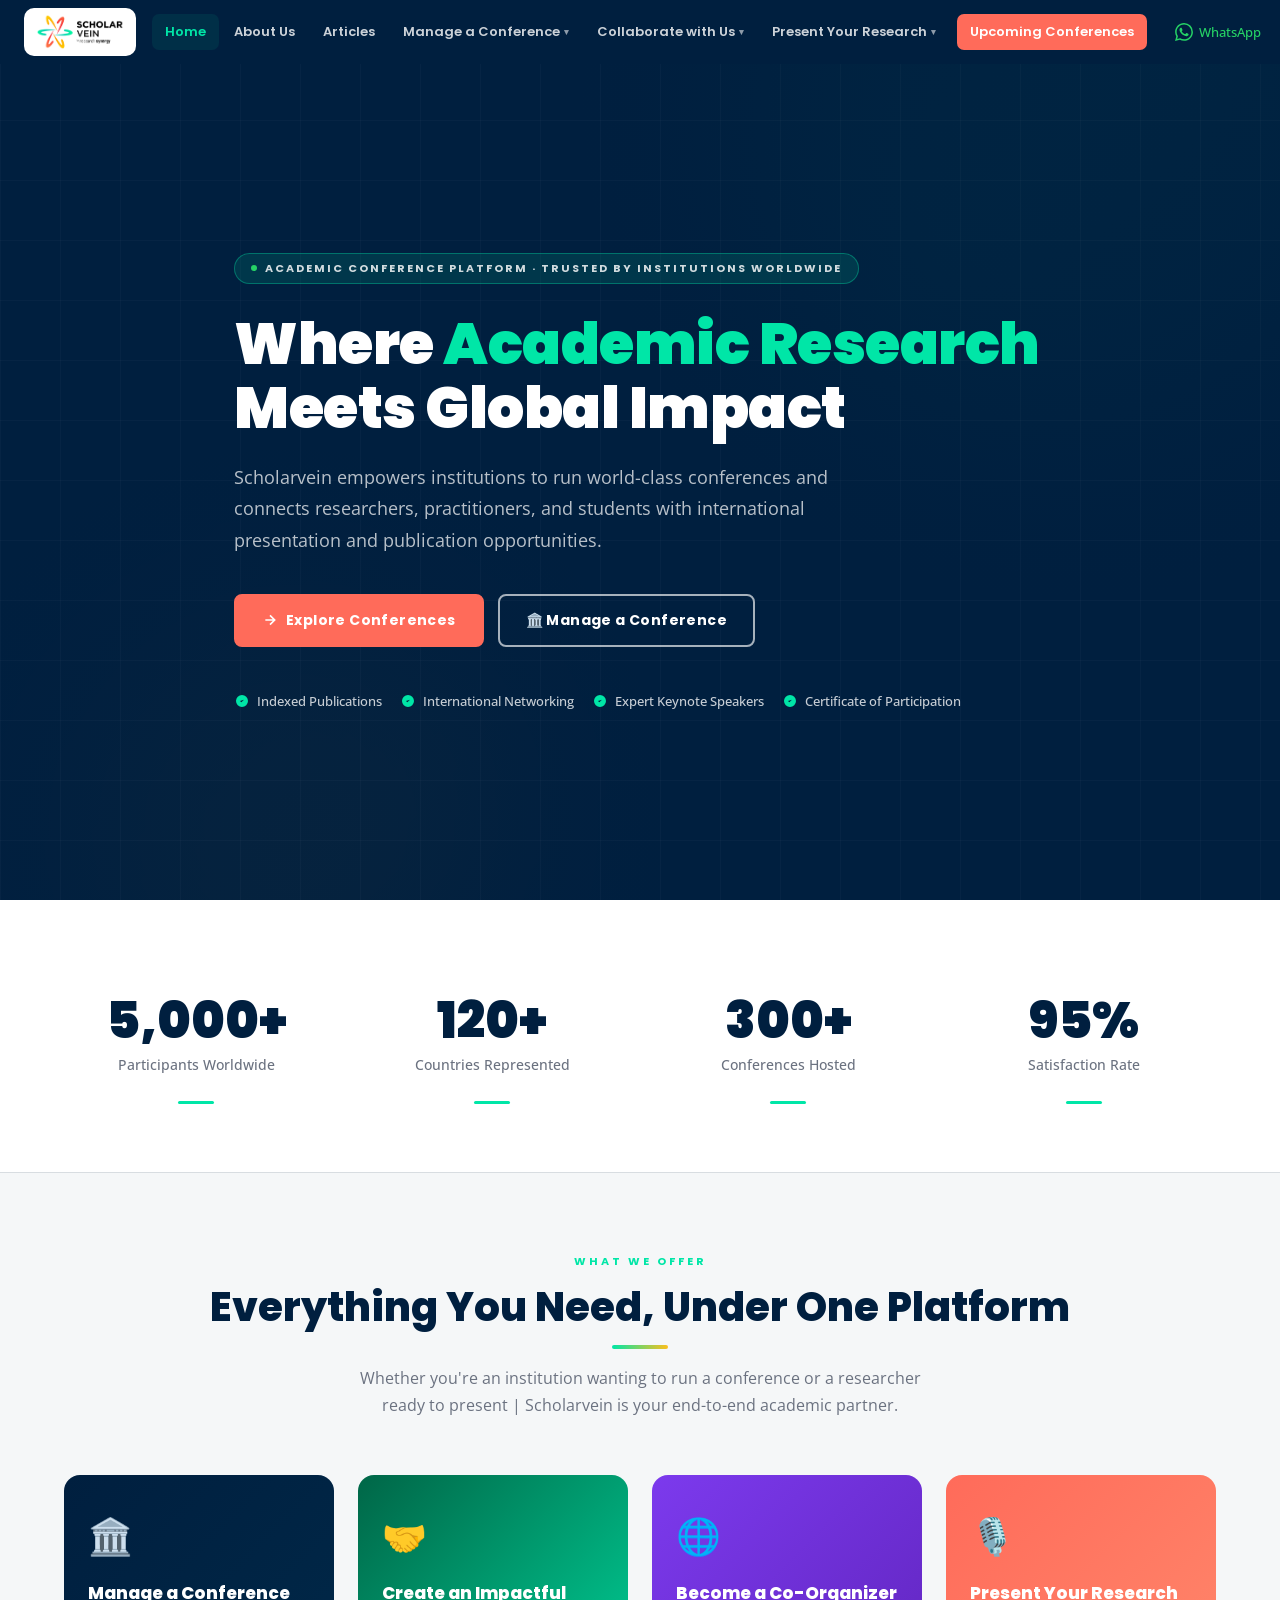
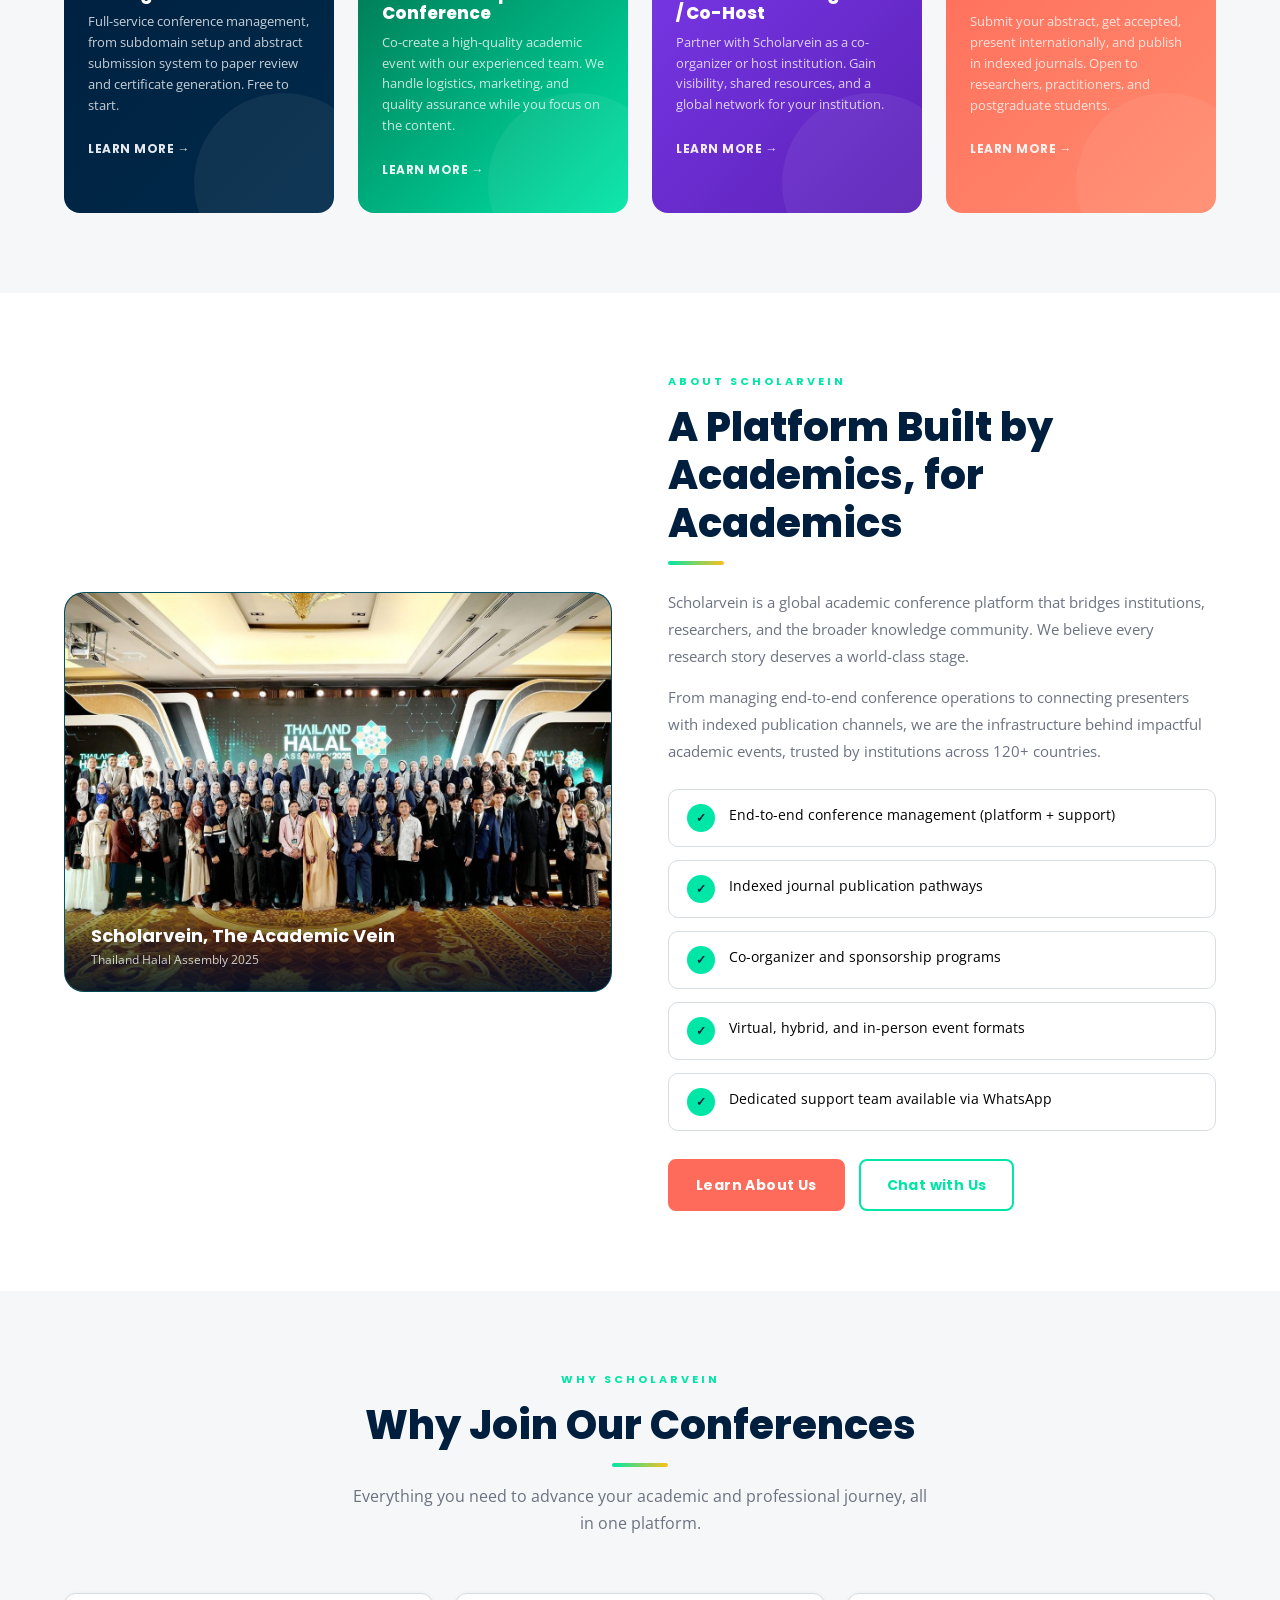
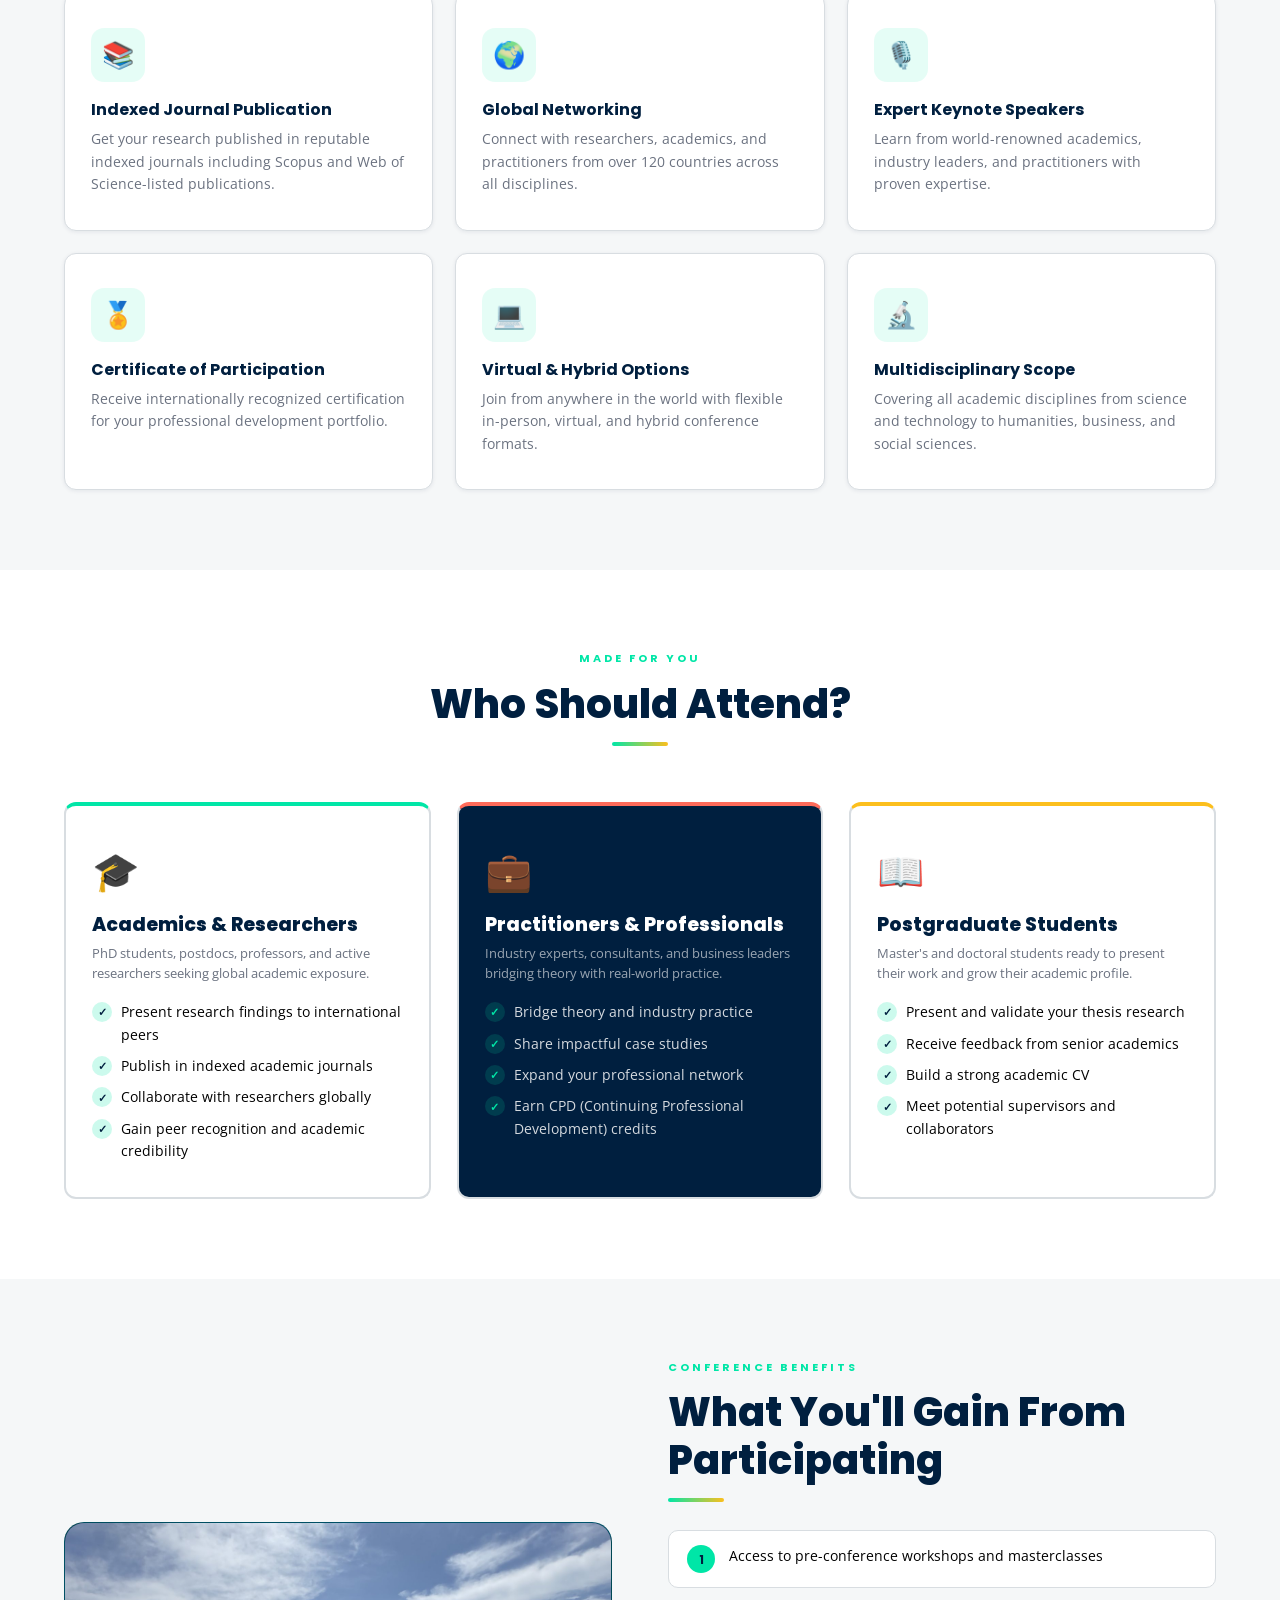
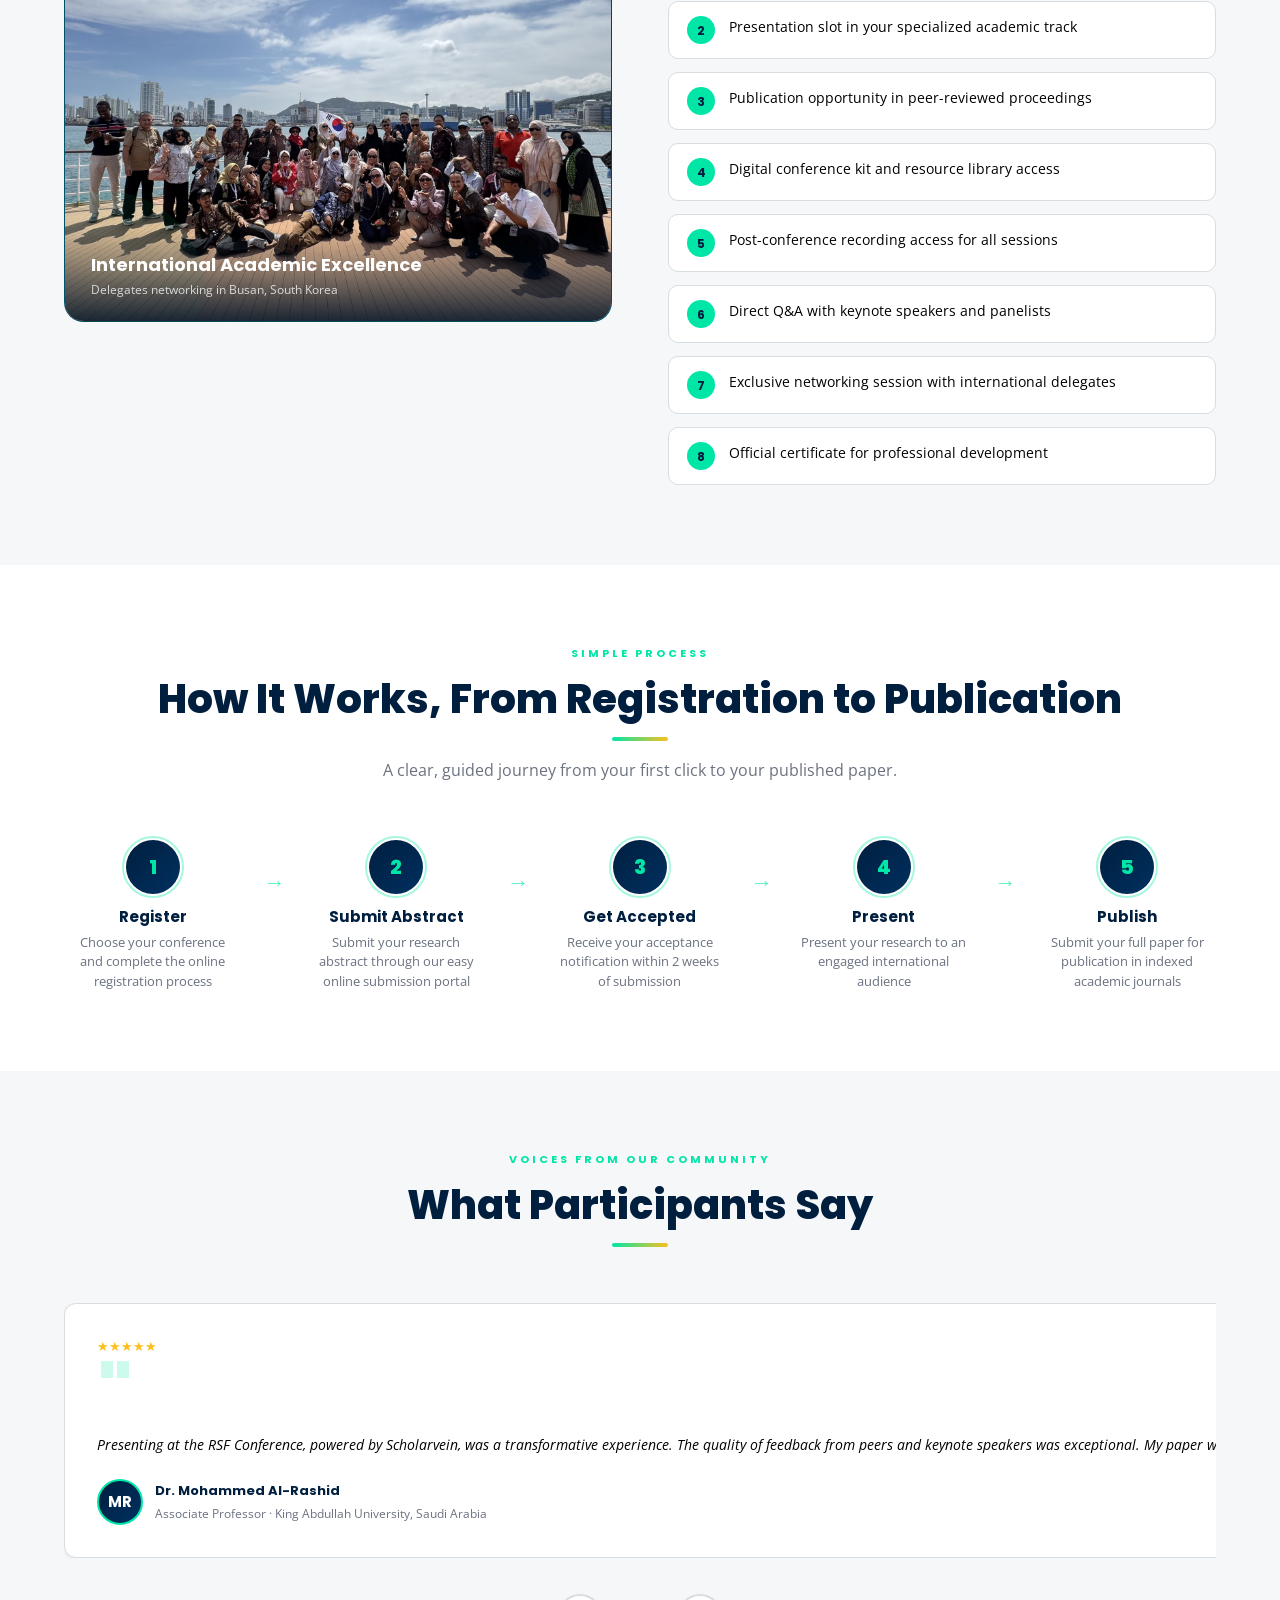
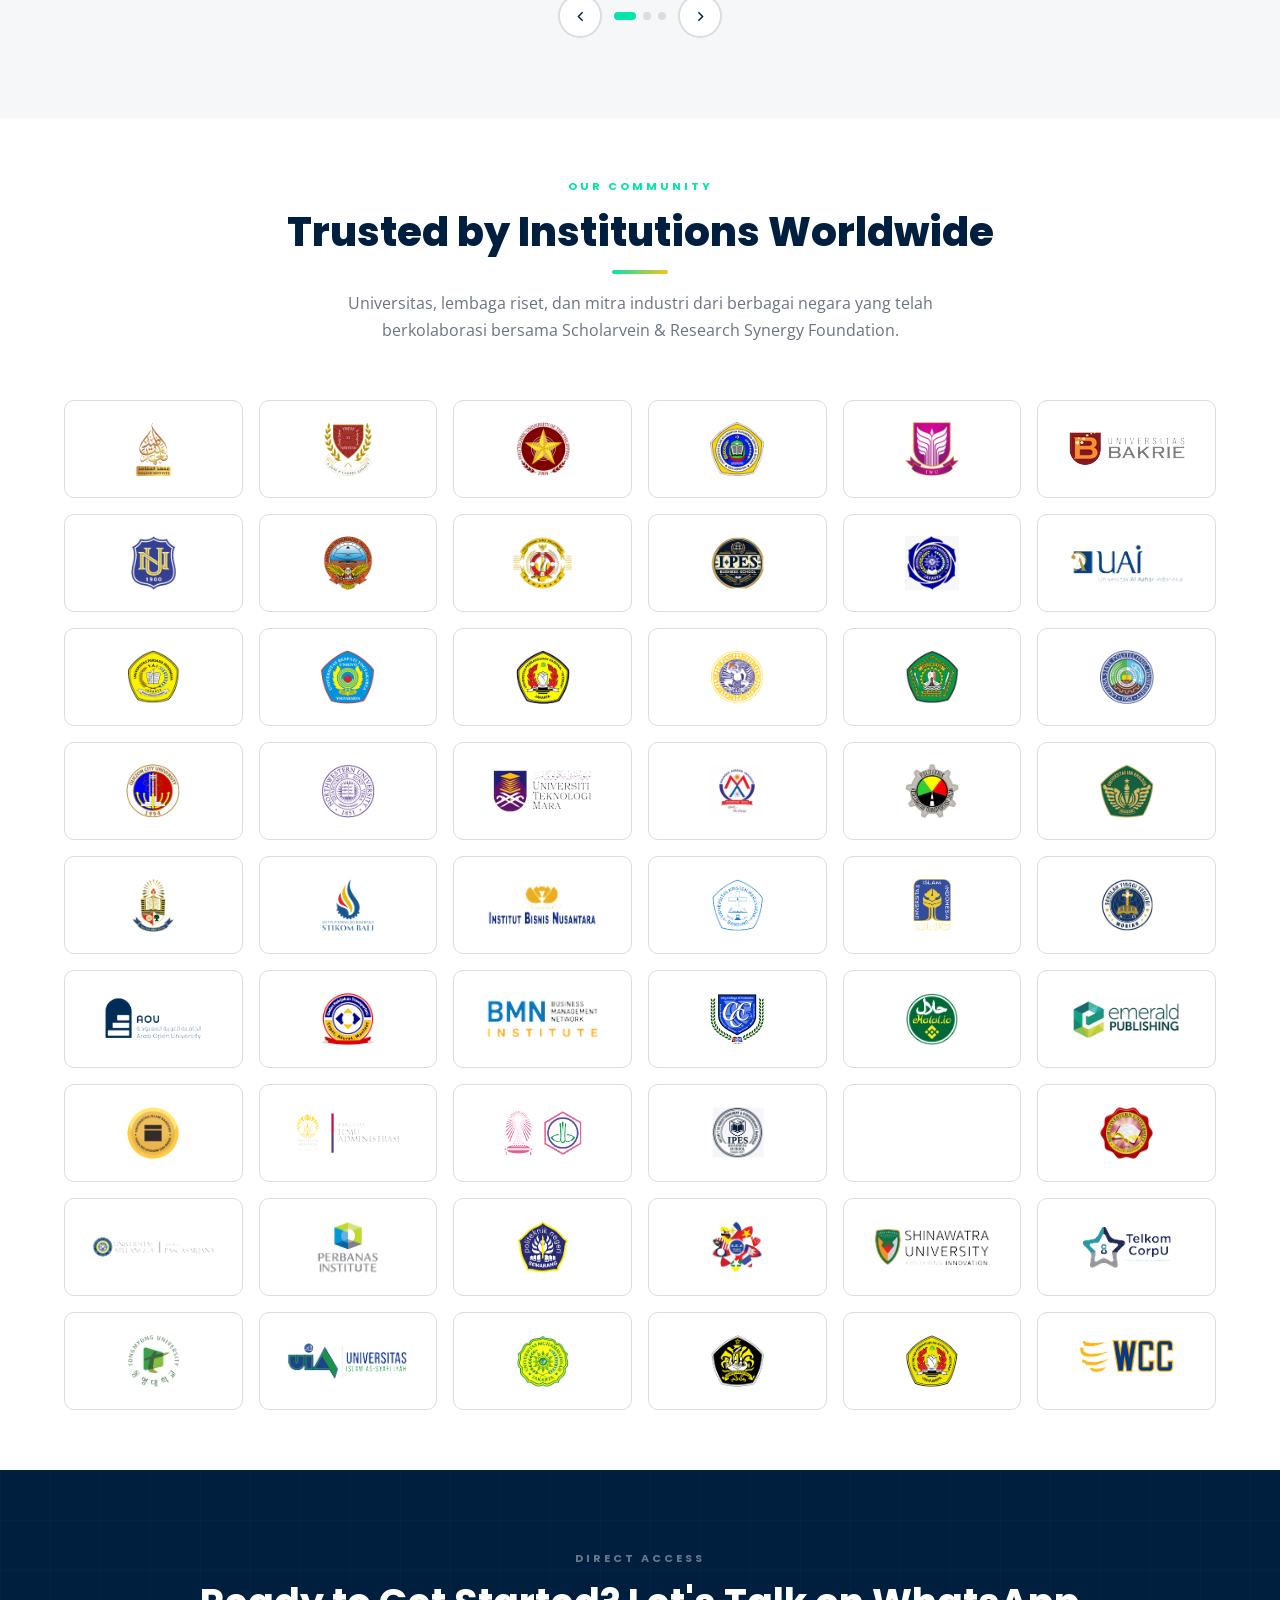
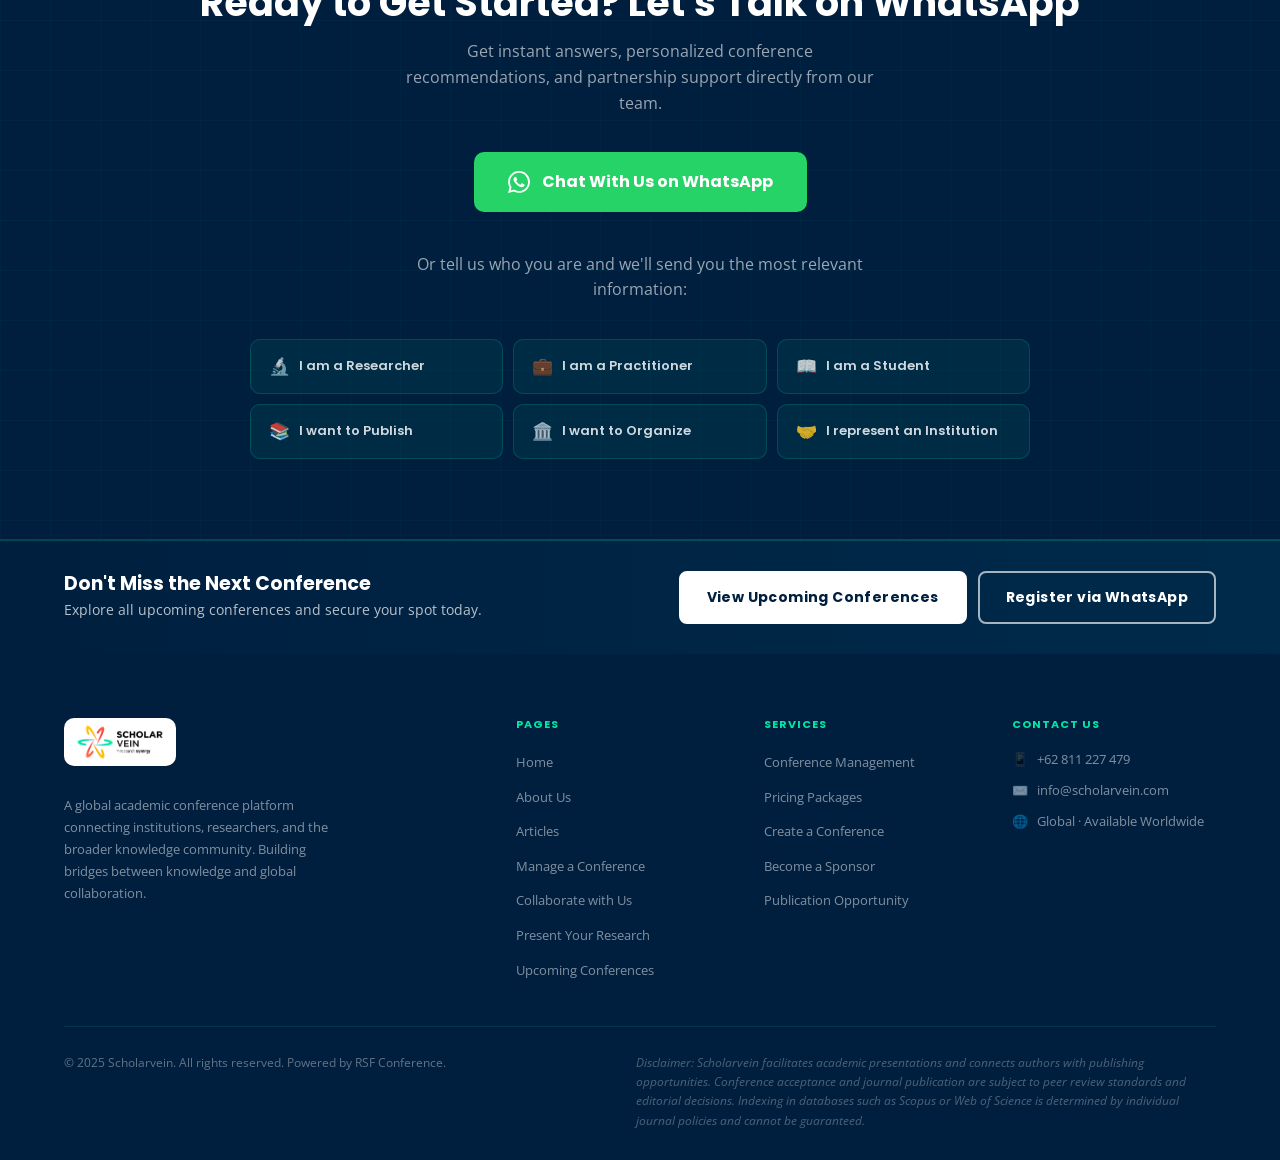
==== commit 55936798: "Add conference documentation, partner logos, and 2026 conference logos - Add 4 conference documentat" ====
--- a/index.html
+++ b/index.html
@@ -8,7 +8,7 @@
 <link rel="preconnect" href="https://fonts.googleapis.com">
 <link rel="preconnect" href="https://fonts.gstatic.com" crossorigin>
 <link href="https://fonts.googleapis.com/css2?family=Poppins:wght@400;500;600;700;800;900&family=Open+Sans:wght@300;400;500;600&display=swap" rel="stylesheet">
-<link rel="stylesheet" href="style.css?v=3">
+<link rel="stylesheet" href="style.css?v=4">
 </head>
 <body>
 
@@ -171,11 +171,11 @@
 <section id="about-snippet" class="sp" style="background:#fff">
   <div class="container">
     <div class="ben-layout">
-      <div class="ben-img">
-        <div class="ben-img-inner">
-          <div class="big">🌍</div>
+      <div class="ben-img photo-panel">
+        <img src="assets/docs/thailand-halal-2025.jpg" alt="Thailand Halal Assembly 2025">
+        <div class="photo-cap">
           <h3>Scholarvein, The Academic Vein</h3>
-          <p>Where knowledge flows, connections grow, and research reaches the world.</p>
+          <p>Thailand Halal Assembly 2025</p>
         </div>
       </div>
       <div>
@@ -270,11 +270,11 @@
 <section id="benefits" class="sp" style="background:var(--light)">
   <div class="container">
     <div class="ben-layout">
-      <div class="ben-img">
-        <div class="ben-img-inner">
-          <div class="big">🌐</div>
+      <div class="ben-img photo-panel">
+        <img src="assets/docs/busan-networking.jpg" alt="Scholarvein delegates in Busan, South Korea">
+        <div class="photo-cap">
           <h3>International Academic Excellence</h3>
-          <p>Join a global community of scholars and innovators</p>
+          <p>Delegates networking in Busan, South Korea</p>
         </div>
       </div>
       <div>
@@ -353,20 +353,63 @@
       <span class="slabel">Our Community</span>
       <h2 class="stitle">Trusted by Institutions Worldwide</h2>
       <div class="sdivider"></div>
+      <p class="ssub" style="max-width:640px;margin:16px auto 0">Universitas, lembaga riset, dan mitra industri dari berbagai negara yang telah berkolaborasi bersama Scholarvein &amp; Research Synergy Foundation.</p>
     </div>
     <div class="logos-grid">
-      <div class="logo-item"><div class="logo-ph">HARVARD<br>UNIVERSITY</div></div>
-      <div class="logo-item"><div class="logo-ph">OXFORD<br>UNIVERSITY</div></div>
-      <div class="logo-item"><div class="logo-ph">NUS<br>SINGAPORE</div></div>
-      <div class="logo-item"><div class="logo-ph">UNIV. OF<br>TOKYO</div></div>
-      <div class="logo-item"><div class="logo-ph">CAPE TOWN<br>UNIVERSITY</div></div>
-      <div class="logo-item"><div class="logo-ph">IIT<br>DELHI</div></div>
-      <div class="logo-item"><div class="logo-ph">UNIV. OF<br>MELBOURNE</div></div>
-      <div class="logo-item"><div class="logo-ph">TU<br>BERLIN</div></div>
-      <div class="logo-item"><div class="logo-ph">PEKING<br>UNIVERSITY</div></div>
-      <div class="logo-item"><div class="logo-ph">UNIV. OF<br>TORONTO</div></div>
-      <div class="logo-item"><div class="logo-ph">ETH<br>ZURICH</div></div>
-      <div class="logo-item"><div class="logo-ph">UNAM<br>MEXICO</div></div>
+      <div class="logo-item"><img src="assets/partners/13.png" alt="Partner institution" loading="lazy"></div>
+      <div class="logo-item"><img src="assets/partners/14.png" alt="Partner institution" loading="lazy"></div>
+      <div class="logo-item"><img src="assets/partners/15.png" alt="Partner institution" loading="lazy"></div>
+      <div class="logo-item"><img src="assets/partners/16.png" alt="Partner institution" loading="lazy"></div>
+      <div class="logo-item"><img src="assets/partners/17.png" alt="Partner institution" loading="lazy"></div>
+      <div class="logo-item"><img src="assets/partners/19.png" alt="Partner institution" loading="lazy"></div>
+      <div class="logo-item"><img src="assets/partners/20.png" alt="Partner institution" loading="lazy"></div>
+      <div class="logo-item"><img src="assets/partners/21.png" alt="Partner institution" loading="lazy"></div>
+      <div class="logo-item"><img src="assets/partners/22.png" alt="Partner institution" loading="lazy"></div>
+      <div class="logo-item"><img src="assets/partners/23.png" alt="Partner institution" loading="lazy"></div>
+      <div class="logo-item"><img src="assets/partners/24.png" alt="Partner institution" loading="lazy"></div>
+      <div class="logo-item"><img src="assets/partners/25.png" alt="Partner institution" loading="lazy"></div>
+      <div class="logo-item"><img src="assets/partners/26.png" alt="Partner institution" loading="lazy"></div>
+      <div class="logo-item"><img src="assets/partners/27.png" alt="Partner institution" loading="lazy"></div>
+      <div class="logo-item"><img src="assets/partners/28.png" alt="Partner institution" loading="lazy"></div>
+      <div class="logo-item"><img src="assets/partners/29.png" alt="Partner institution" loading="lazy"></div>
+      <div class="logo-item"><img src="assets/partners/30.png" alt="Partner institution" loading="lazy"></div>
+      <div class="logo-item"><img src="assets/partners/31.png" alt="Partner institution" loading="lazy"></div>
+      <div class="logo-item"><img src="assets/partners/32.png" alt="Partner institution" loading="lazy"></div>
+      <div class="logo-item"><img src="assets/partners/33.png" alt="Partner institution" loading="lazy"></div>
+      <div class="logo-item"><img src="assets/partners/34.png" alt="Partner institution" loading="lazy"></div>
+      <div class="logo-item"><img src="assets/partners/35.png" alt="Partner institution" loading="lazy"></div>
+      <div class="logo-item"><img src="assets/partners/36.png" alt="Partner institution" loading="lazy"></div>
+      <div class="logo-item"><img src="assets/partners/37.png" alt="Partner institution" loading="lazy"></div>
+      <div class="logo-item"><img src="assets/partners/38.png" alt="Partner institution" loading="lazy"></div>
+      <div class="logo-item"><img src="assets/partners/39.png" alt="Partner institution" loading="lazy"></div>
+      <div class="logo-item"><img src="assets/partners/40.png" alt="Partner institution" loading="lazy"></div>
+      <div class="logo-item"><img src="assets/partners/41.png" alt="Partner institution" loading="lazy"></div>
+      <div class="logo-item"><img src="assets/partners/42.png" alt="Partner institution" loading="lazy"></div>
+      <div class="logo-item"><img src="assets/partners/43.png" alt="Partner institution" loading="lazy"></div>
+      <div class="logo-item"><img src="assets/partners/aou.png" alt="Arab Open University" loading="lazy"></div>
+      <div class="logo-item"><img src="assets/partners/bkt-kemenhub.png" alt="BKT Kemenhub" loading="lazy"></div>
+      <div class="logo-item"><img src="assets/partners/bmn-institute.png" alt="BMN Institute" loading="lazy"></div>
+      <div class="logo-item"><img src="assets/partners/ccc.png" alt="City College of Colombo" loading="lazy"></div>
+      <div class="logo-item"><img src="assets/partners/e-halal.png" alt="e-Halal" loading="lazy"></div>
+      <div class="logo-item"><img src="assets/partners/emerald.png" alt="Emerald Publishing" loading="lazy"></div>
+      <div class="logo-item"><img src="assets/partners/feb-unisba.png" alt="FEB UNISBA" loading="lazy"></div>
+      <div class="logo-item"><img src="assets/partners/fia-ui.png" alt="FIA UI" loading="lazy"></div>
+      <div class="logo-item"><img src="assets/partners/halal-science-center-chulalongkorn-university.png" alt="Halal Science Center, Chulalongkorn University" loading="lazy"></div>
+      <div class="logo-item"><img src="assets/partners/ipes-bs.png" alt="IPES Business School" loading="lazy"></div>
+      <div class="logo-item"><img src="assets/partners/nwu.png" alt="North-West University" loading="lazy"></div>
+      <div class="logo-item"><img src="assets/partners/nwu-2.png" alt="North-West University" loading="lazy"></div>
+      <div class="logo-item"><img src="assets/partners/pasca-unair.png" alt="Pascasarjana UNAIR" loading="lazy"></div>
+      <div class="logo-item"><img src="assets/partners/perbanas.png" alt="Perbanas Institute" loading="lazy"></div>
+      <div class="logo-item"><img src="assets/partners/polines.png" alt="Politeknik Negeri Semarang" loading="lazy"></div>
+      <div class="logo-item"><img src="assets/partners/seara.png" alt="SEARA" loading="lazy"></div>
+      <div class="logo-item"><img src="assets/partners/siu.png" alt="Shinawatra University" loading="lazy"></div>
+      <div class="logo-item"><img src="assets/partners/telkom-corp.png" alt="Telkom CorpU" loading="lazy"></div>
+      <div class="logo-item"><img src="assets/partners/tongmyong-university.png" alt="Tongmyong University" loading="lazy"></div>
+      <div class="logo-item"><img src="assets/partners/uia.png" alt="Universitas Islam As-Syafiiyah" loading="lazy"></div>
+      <div class="logo-item"><img src="assets/partners/umj.png" alt="Universitas Muhammadiyah Jakarta" loading="lazy"></div>
+      <div class="logo-item"><img src="assets/partners/up.png" alt="Universitas Pancasila" loading="lazy"></div>
+      <div class="logo-item"><img src="assets/partners/upnyk.png" alt="UPN Veteran Yogyakarta" loading="lazy"></div>
+      <div class="logo-item"><img src="assets/partners/wcc.png" alt="WCC" loading="lazy"></div>
     </div>
   </div>
 </section>
--- a/style.css
+++ b/style.css
@@ -139,6 +139,12 @@
 .ben-img-inner .big{font-size:72px;margin-bottom:18px}
 .ben-img-inner h3{font-size:20px;font-weight:700;margin-bottom:7px}
 .ben-img-inner p{font-size:13px;opacity:.65}
+/* Photo panel (documentation photos in hero boxes) */
+.ben-img.photo-panel,.about-snap-img.photo-panel{padding:0}
+.photo-panel img{position:absolute;inset:0;width:100%;height:100%;object-fit:cover;z-index:0}
+.photo-panel .photo-cap{position:absolute;left:0;right:0;bottom:0;z-index:2;padding:26px 26px 22px;background:linear-gradient(transparent,rgba(0,18,38,.88));color:#fff;text-align:left}
+.photo-panel .photo-cap h3{font-size:18px;font-weight:700;margin-bottom:4px;color:#fff}
+.photo-panel .photo-cap p{font-size:12px;opacity:.78;margin:0}
 .ben-list{list-style:none;display:flex;flex-direction:column;gap:13px}
 .ben-list li{display:flex;align-items:flex-start;gap:14px;padding:14px 18px;background:#fff;border-radius:10px;border:1px solid var(--border);font-size:14px;transition:var(--tr)}
 .ben-list li:hover{border-color:var(--royal);box-shadow:var(--shadow-sm)}
@@ -199,9 +205,17 @@
 .logos-grid{display:grid;grid-template-columns:repeat(3,1fr);gap:16px;margin-top:44px}
 @media(min-width:640px){.logos-grid{grid-template-columns:repeat(4,1fr)}}
 @media(min-width:1024px){.logos-grid{grid-template-columns:repeat(6,1fr)}}
-.logo-item{background:var(--light);border:1px solid var(--border);border-radius:10px;padding:14px;display:flex;align-items:center;justify-content:center;min-height:68px;filter:grayscale(100%);opacity:.55;transition:var(--tr)}
-.logo-item:hover{filter:grayscale(0%);opacity:1;box-shadow:var(--shadow-sm)}
+.logo-item{background:#fff;border:1px solid var(--border);border-radius:10px;padding:16px;display:flex;align-items:center;justify-content:center;min-height:96px;transition:var(--tr)}
+.logo-item:hover{box-shadow:var(--shadow-sm);border-color:var(--royal);transform:translateY(-2px)}
+.logo-item img{max-width:100%;max-height:64px;width:auto;height:auto;object-fit:contain}
 .logo-ph{font-family:'Poppins',sans-serif;font-size:10px;font-weight:700;color:var(--navy);text-align:center;letter-spacing:.5px;line-height:1.4}
+/* Conference logos grid */
+.conf-logos-grid{display:grid;grid-template-columns:repeat(2,1fr);gap:18px;margin-top:44px}
+@media(min-width:640px){.conf-logos-grid{grid-template-columns:repeat(3,1fr)}}
+@media(min-width:1024px){.conf-logos-grid{grid-template-columns:repeat(5,1fr)}}
+.conf-logo-item{background:#fff;border:1px solid var(--border);border-radius:12px;padding:22px 18px;display:flex;align-items:center;justify-content:center;min-height:120px;transition:var(--tr)}
+.conf-logo-item:hover{box-shadow:var(--shadow-sm);border-color:var(--royal);transform:translateY(-2px)}
+.conf-logo-item img{max-width:100%;max-height:76px;width:auto;height:auto;object-fit:contain}
 
 /* ── WA CTA ── */
 #wacta{background:var(--navy);padding:80px 0;text-align:center;position:relative;overflow:hidden}
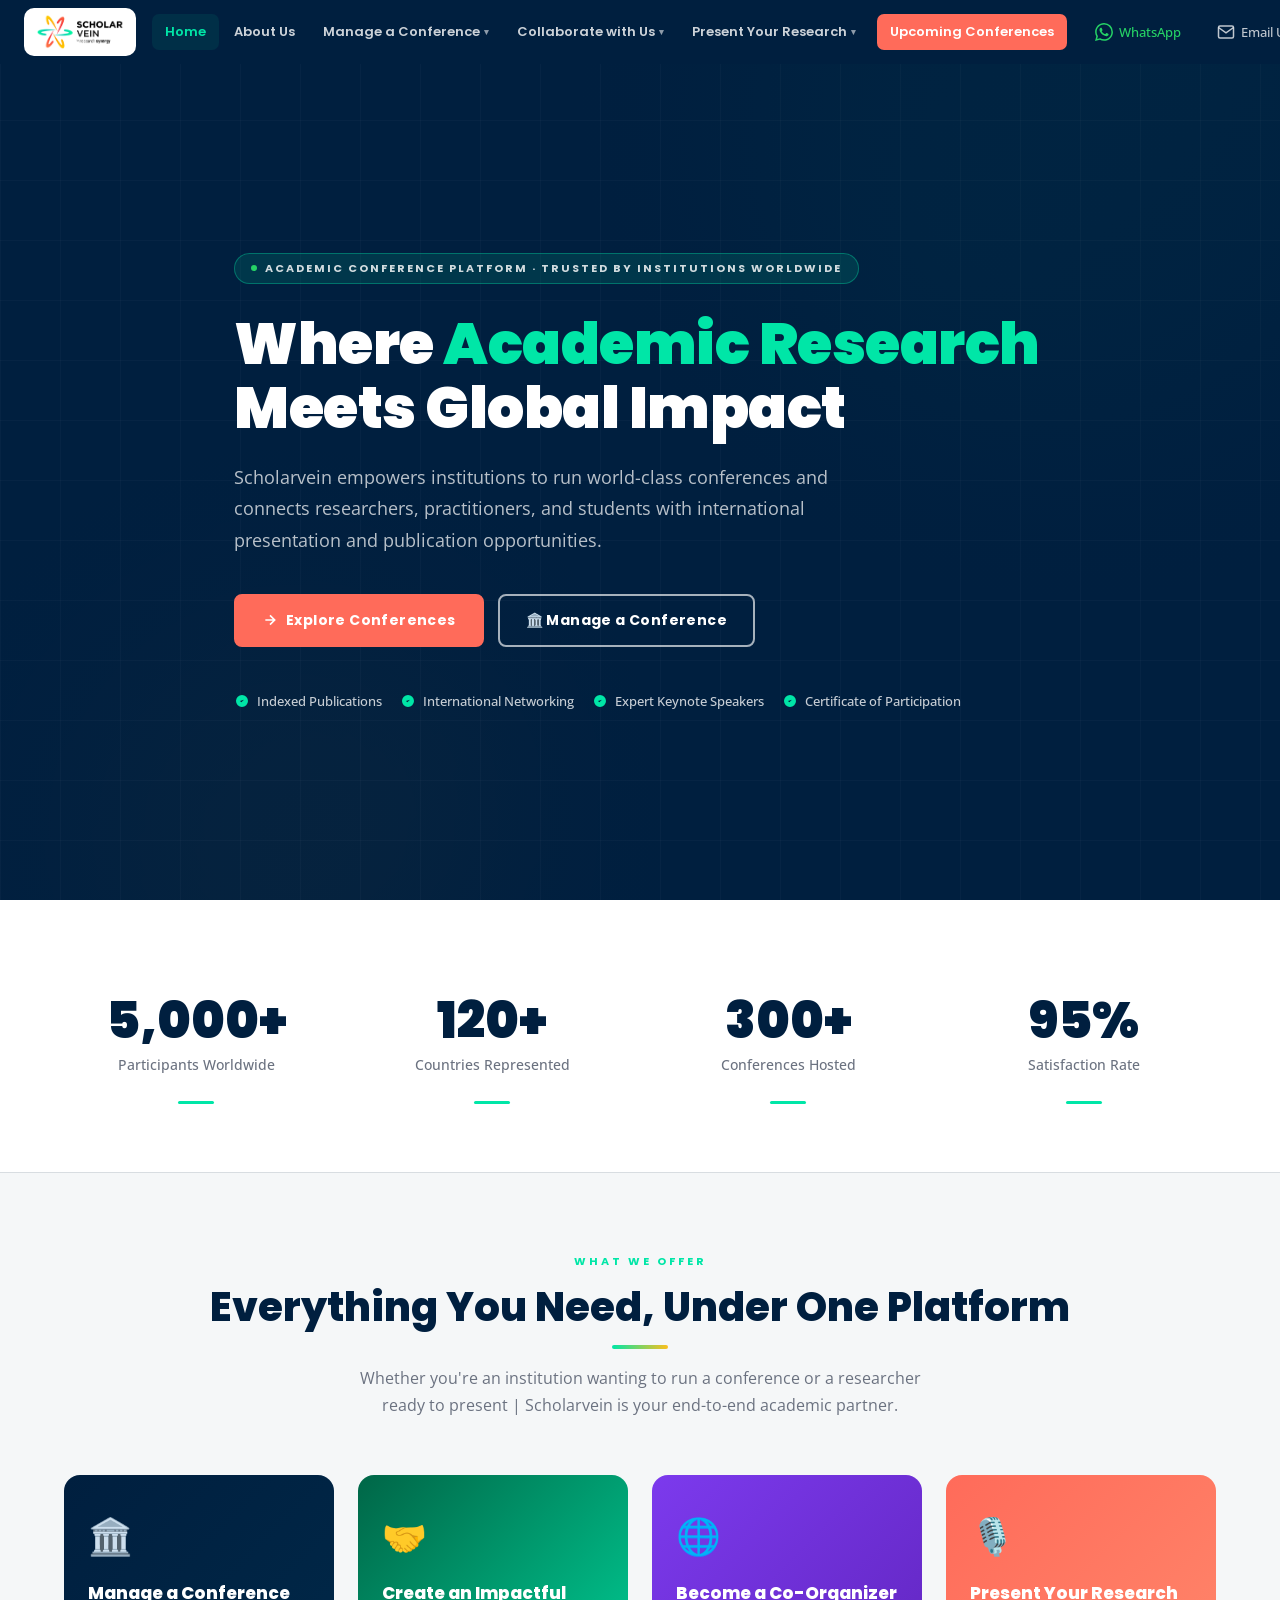
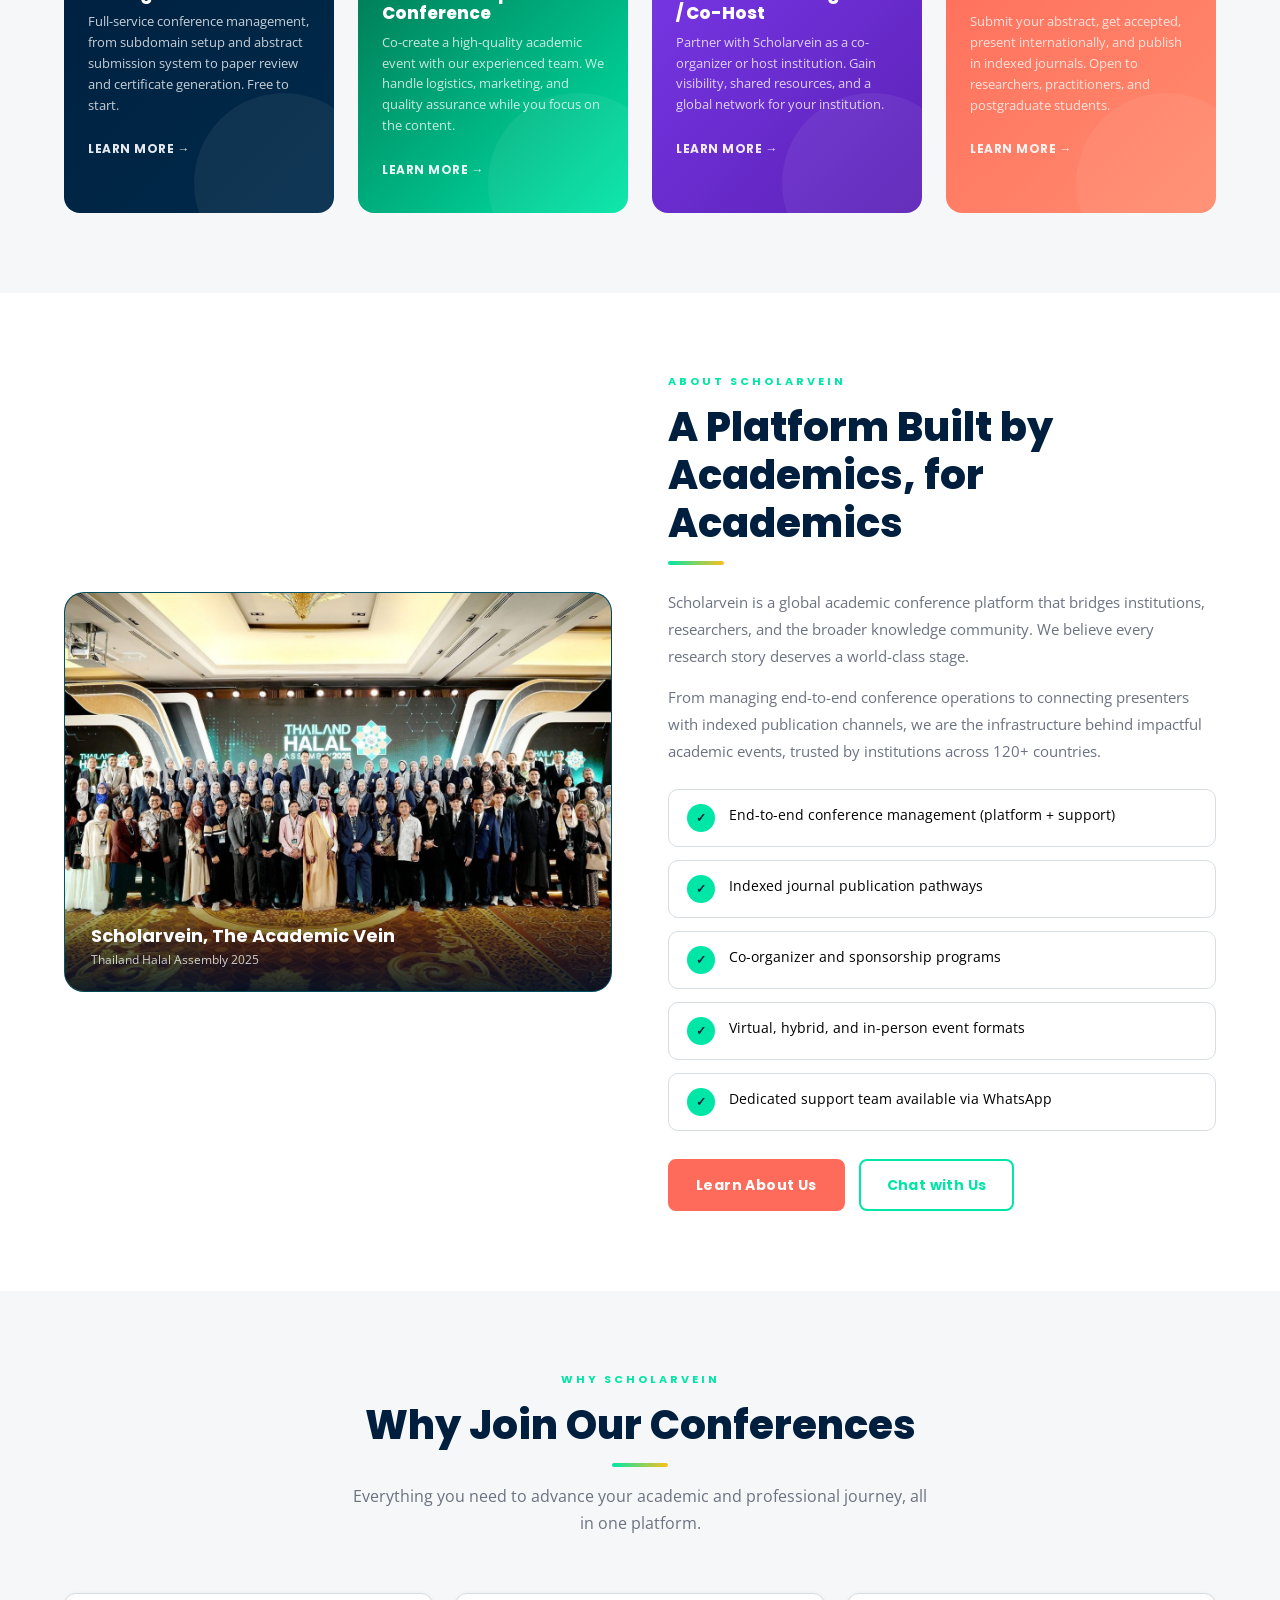
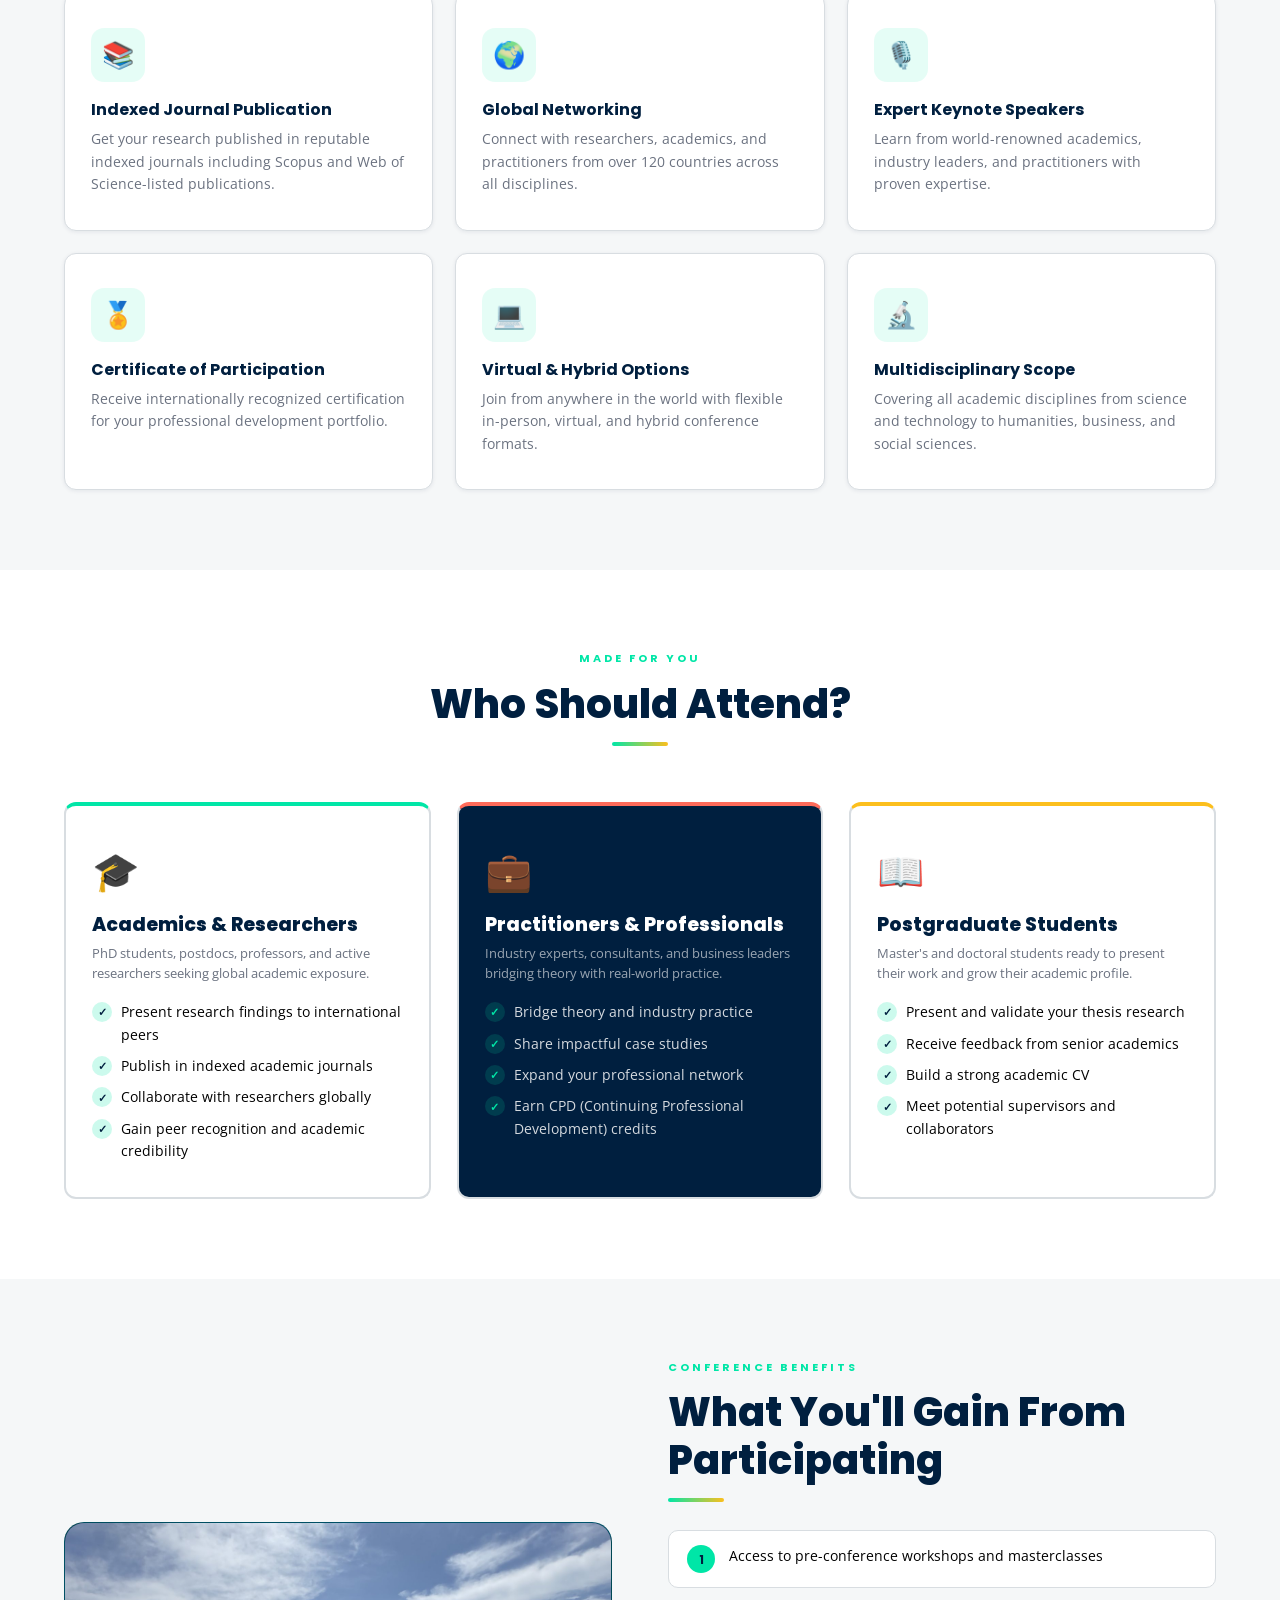
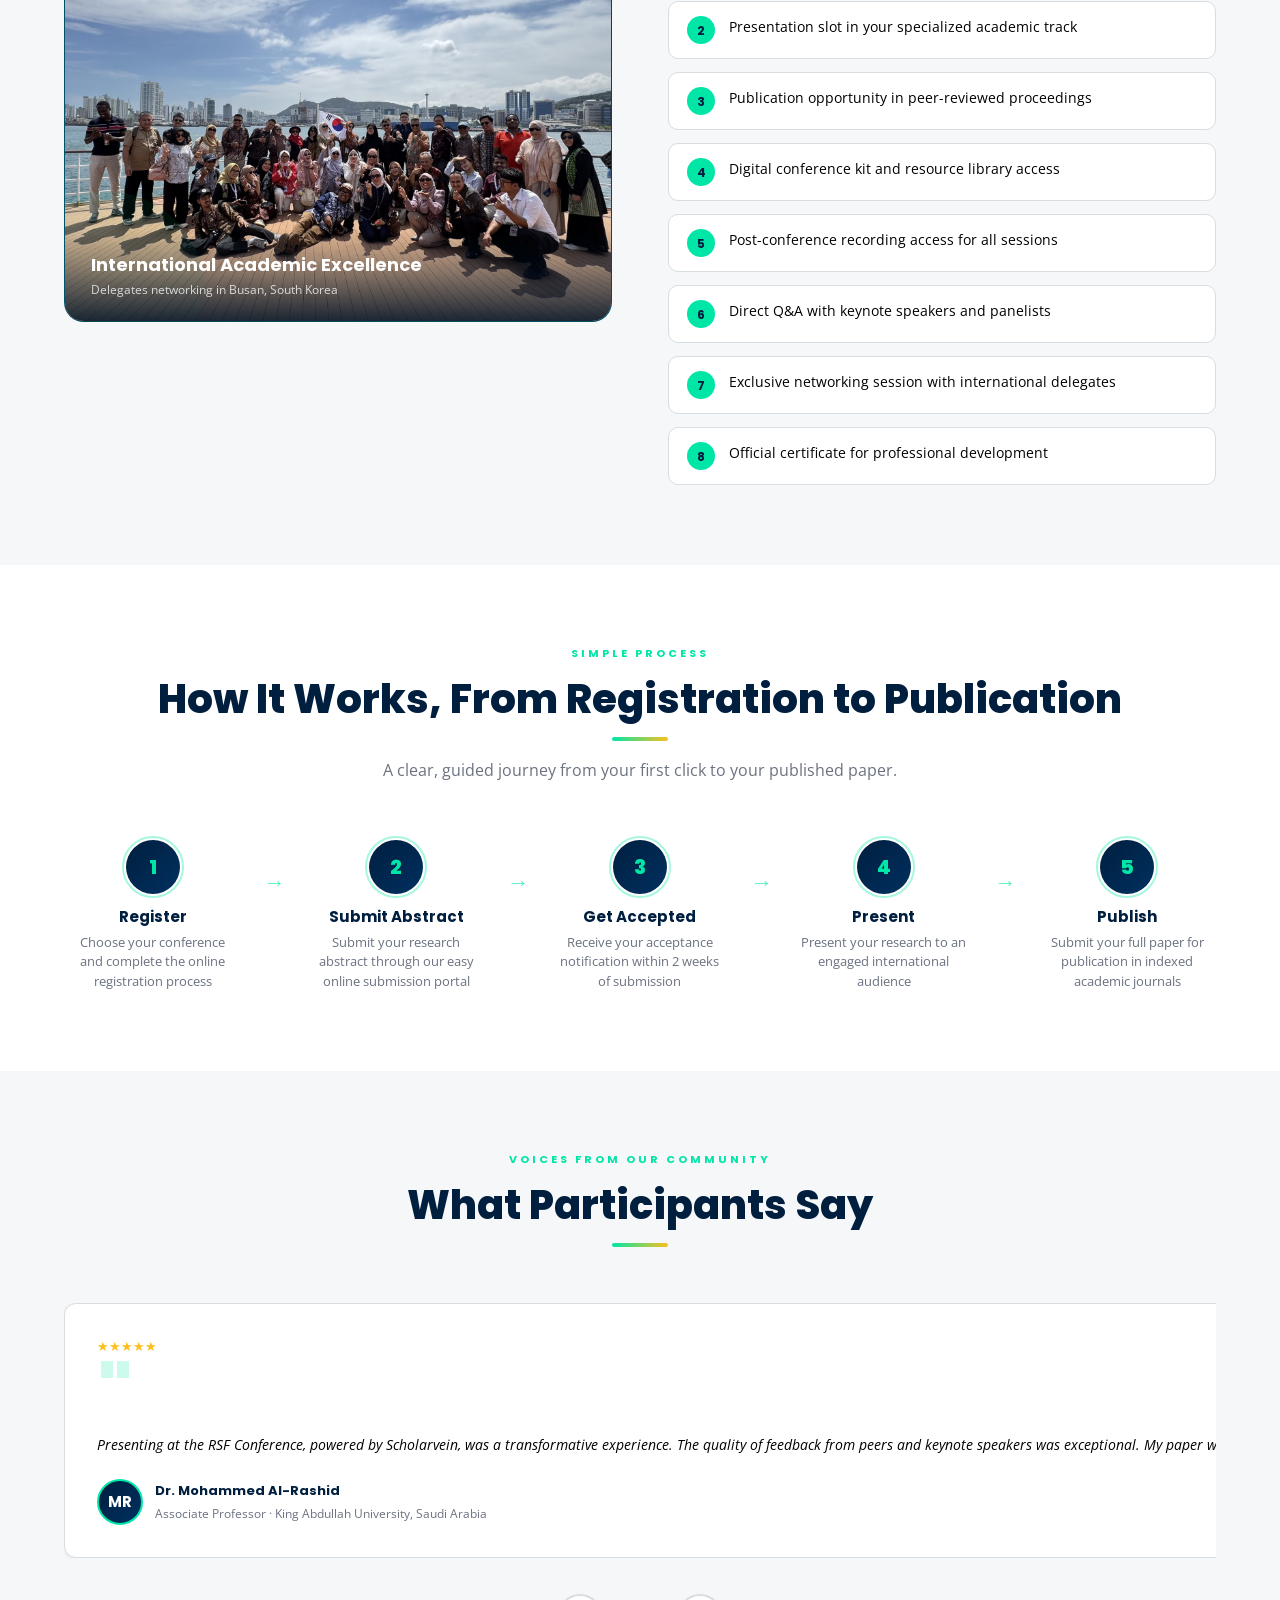
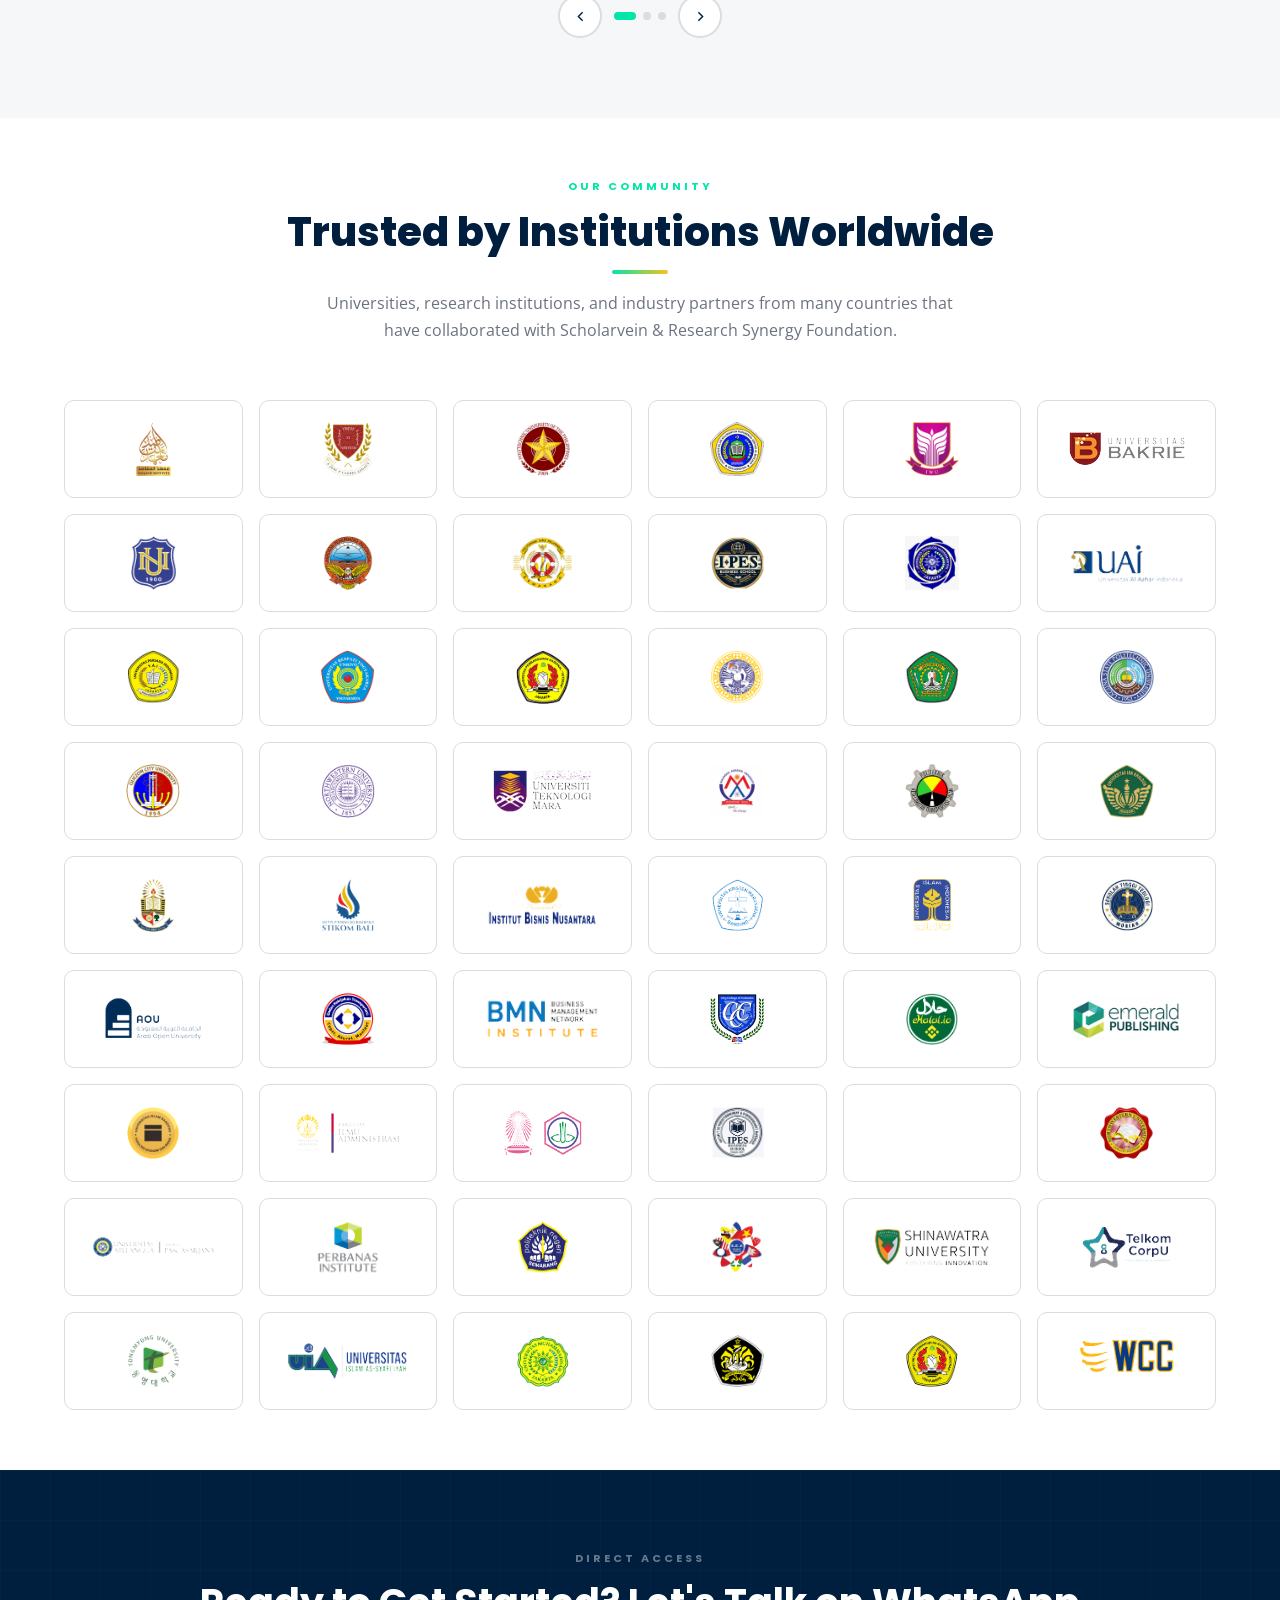
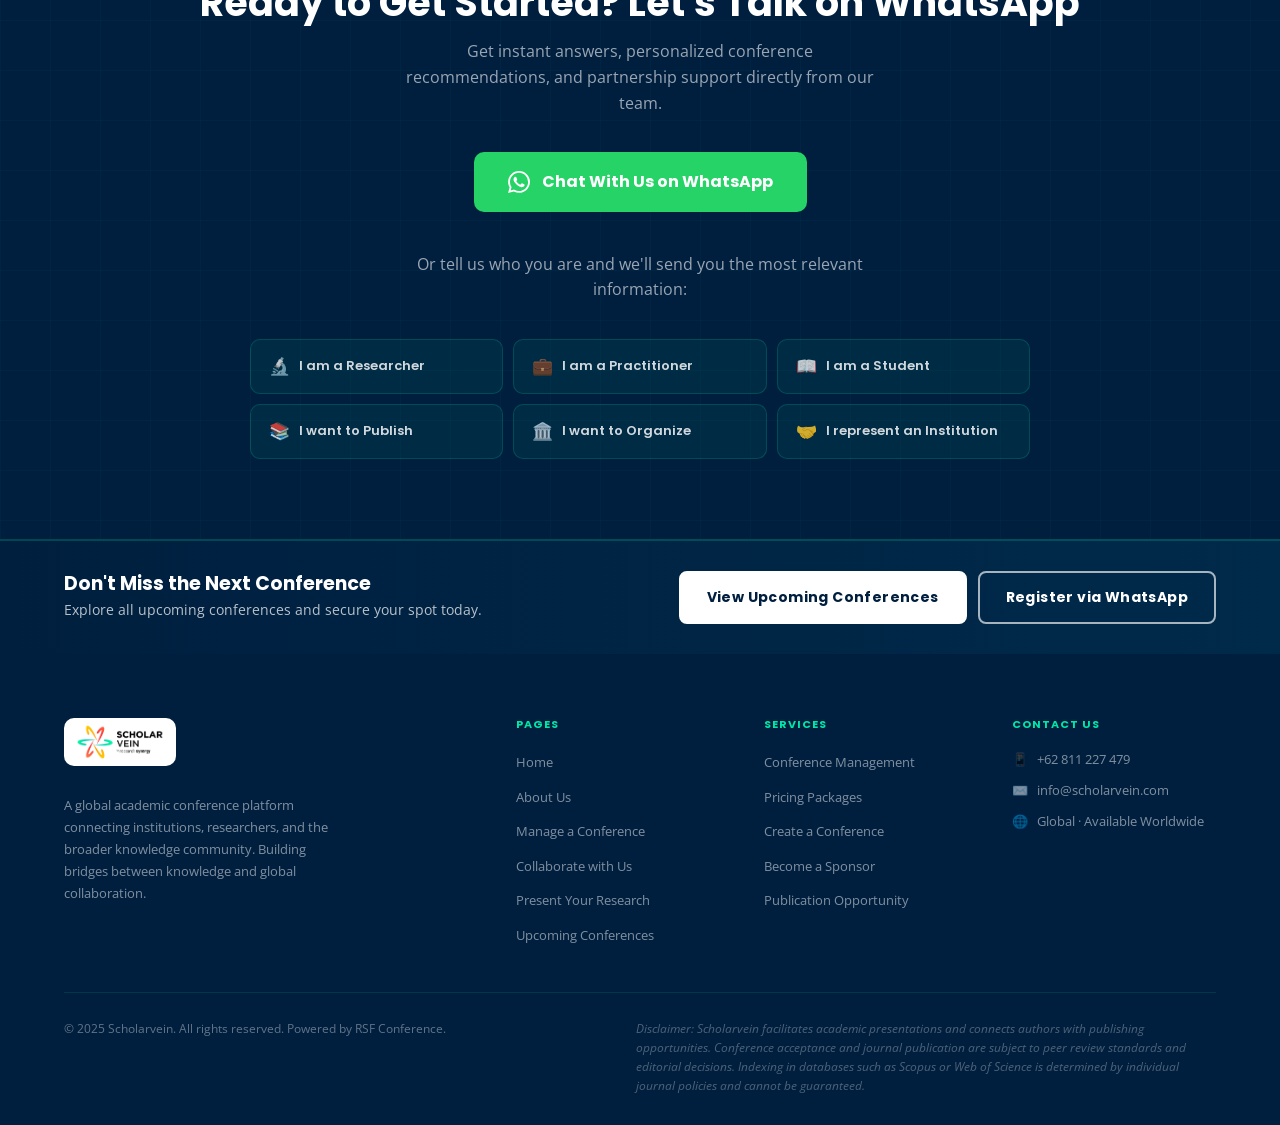
==== commit 711f7c32: "Add EN/ID language toggle and remove articles feature - Add lang.js: English-default bilingual toggl" ====
--- a/index.html
+++ b/index.html
@@ -8,7 +8,7 @@
 <link rel="preconnect" href="https://fonts.googleapis.com">
 <link rel="preconnect" href="https://fonts.gstatic.com" crossorigin>
 <link href="https://fonts.googleapis.com/css2?family=Poppins:wght@400;500;600;700;800;900&family=Open+Sans:wght@300;400;500;600&display=swap" rel="stylesheet">
-<link rel="stylesheet" href="style.css?v=4">
+<link rel="stylesheet" href="style.css?v=5">
 </head>
 <body>
 
@@ -20,45 +20,45 @@
     </a>
 
     <nav class="main-nav">
-      <a href="index.html" class="nav-link active">Home</a>
-      <a href="about.html" class="nav-link">About Us</a>
-      <a href="articles.html" class="nav-link">Articles</a>
+      <a href="index.html" class="nav-link active" data-id="Beranda">Home</a>
+      <a href="about.html" class="nav-link" data-id="Tentang Kami">About Us</a>
       <div class="nav-item">
-        <a href="manage.html" class="nav-link">Manage a Conference <span class="nav-arrow">▾</span></a>
+        <a href="manage.html" class="nav-link" data-id="Kelola Konferensi <span class=&quot;nav-arrow&quot;>▾</span>">Manage a Conference <span class="nav-arrow">▾</span></a>
         <div class="dropdown">
-          <a href="manage.html#how-it-works">How It Works</a>
-          <a href="manage.html#packages">Packages &amp; Pricing</a>
+          <a href="manage.html#how-it-works" data-id="Cara Kerja">How It Works</a>
+          <a href="manage.html#packages" data-id="Paket &amp; Harga">Packages &amp; Pricing</a>
         </div>
       </div>
       <div class="nav-item">
-        <a href="collaborate.html" class="nav-link">Collaborate with Us <span class="nav-arrow">▾</span></a>
+        <a href="collaborate.html" class="nav-link" data-id="Kolaborasi <span class=&quot;nav-arrow&quot;>▾</span>">Collaborate with Us <span class="nav-arrow">▾</span></a>
         <div class="dropdown">
-          <a href="collaborate.html#create">Create an Impactful Conference</a>
-          <a href="collaborate.html#cohost">Become a Co-Organizer/Co-Host</a>
-          <a href="collaborate.html#sponsor">Become a Sponsor</a>
+          <a href="collaborate.html#create" data-id="Buat Konferensi Berdampak">Create an Impactful Conference</a>
+          <a href="collaborate.html#cohost" data-id="Jadi Co-Organizer/Co-Host">Become a Co-Organizer/Co-Host</a>
+          <a href="collaborate.html#sponsor" data-id="Jadi Sponsor">Become a Sponsor</a>
         </div>
       </div>
       <div class="nav-item">
-        <a href="present.html" class="nav-link">Present Your Research <span class="nav-arrow">▾</span></a>
+        <a href="present.html" class="nav-link" data-id="Presentasikan Riset <span class=&quot;nav-arrow&quot;>▾</span>">Present Your Research <span class="nav-arrow">▾</span></a>
         <div class="dropdown">
-          <a href="present.html#submit">How to Submit</a>
-          <a href="present.html#publication">Publication Opportunity</a>
-          <a href="present.html#testimonials">Testimonials &amp; Videos</a>
-        </div>
-      </div>
-      <a href="upcoming.html" class="nav-link nav-cta">Upcoming Conferences</a>
+          <a href="present.html#submit" data-id="Cara Submit">How to Submit</a>
+          <a href="present.html#publication" data-id="Peluang Publikasi">Publication Opportunity</a>
+          <a href="present.html#testimonials" data-id="Testimoni &amp; Video">Testimonials &amp; Videos</a>
+        </div>
+      </div>
+      <a href="upcoming.html" class="nav-link nav-cta" data-id="Konferensi Mendatang">Upcoming Conferences</a>
     </nav>
 
     <div class="tb-right">
       <a href="https://wa.me/62811227479" target="_blank" rel="noopener" class="clink wa">
         <svg viewBox="0 0 24 24" fill="currentColor"><path d="M17.472 14.382c-.297-.149-1.758-.867-2.03-.967-.273-.099-.471-.148-.67.15-.197.297-.767.966-.94 1.164-.173.199-.347.223-.644.075-.297-.15-1.255-.463-2.39-1.475-.883-.788-1.48-1.761-1.653-2.059-.173-.297-.018-.458.13-.606.134-.133.298-.347.446-.52.149-.174.198-.298.298-.497.099-.198.05-.371-.025-.52-.075-.149-.669-1.612-.916-2.207-.242-.579-.487-.5-.669-.51-.173-.008-.371-.01-.57-.01-.198 0-.52.074-.792.372-.272.297-1.04 1.016-1.04 2.479 0 1.462 1.065 2.875 1.213 3.074.149.198 2.096 3.2 5.077 4.487.709.306 1.262.489 1.694.625.712.227 1.36.195 1.871.118.571-.085 1.758-.719 2.006-1.413.248-.694.248-1.289.173-1.413-.074-.124-.272-.198-.57-.347m-5.421 7.403h-.004a9.87 9.87 0 01-5.031-1.378l-.361-.214-3.741.982.998-3.648-.235-.374a9.86 9.86 0 01-1.51-5.26c.001-5.45 4.436-9.884 9.888-9.884 2.64 0 5.122 1.03 6.988 2.898a9.825 9.825 0 012.893 6.994c-.003 5.45-4.437 9.884-9.885 9.884m8.413-18.297A11.815 11.815 0 0012.05 0C5.495 0 .16 5.335.157 11.892c0 2.096.547 4.142 1.588 5.945L.057 24l6.305-1.654a11.882 11.882 0 005.683 1.448h.005c6.554 0 11.89-5.335 11.893-11.893a11.821 11.821 0 00-3.48-8.413z"/></svg>
-        <span class="hide-sm">WhatsApp</span>
+        <span class="hide-sm" data-id="WhatsApp">WhatsApp</span>
       </a>
       <a href="mailto:info@scholarvein.com" class="clink">
         <svg viewBox="0 0 24 24" fill="none" stroke="currentColor" stroke-width="2"><path d="M4 4h16c1.1 0 2 .9 2 2v12c0 1.1-.9 2-2 2H4c-1.1 0-2-.9-2-2V6c0-1.1.9-2 2-2z"/><polyline points="22,6 12,13 2,6"/></svg>
-        <span class="hide-sm">Email Us</span>
+        <span class="hide-sm" data-id="Email">Email Us</span>
       </a>
     </div>
+    <button class="lang-toggle" type="button" aria-label="Ganti ke Bahasa Indonesia">ID</button>
     <button class="hamburger" id="hamburger" aria-label="Open menu"><span></span><span></span><span></span></button>
   </div>
 </header>
@@ -66,22 +66,22 @@
 <!-- MOBILE NAV -->
 <div class="mobile-nav" id="mobileNav">
   <button class="mobile-nav-close" id="mobileClose">✕</button>
-  <a href="index.html" class="mobile-nav-link">Home</a>
-  <a href="about.html" class="mobile-nav-link">About Us</a>
-  <a href="articles.html" class="mobile-nav-link">Articles</a>
-  <a href="manage.html" class="mobile-nav-link">Manage a Conference</a>
-  <a href="manage.html#how-it-works" class="mobile-nav-sub">→ How It Works</a>
-  <a href="manage.html#packages" class="mobile-nav-sub">→ Packages &amp; Pricing</a>
-  <a href="collaborate.html" class="mobile-nav-link">Collaborate with Us</a>
-  <a href="collaborate.html#create" class="mobile-nav-sub">→ Create an Impactful Conference</a>
-  <a href="collaborate.html#cohost" class="mobile-nav-sub">→ Become a Co-Organizer/Co-Host</a>
-  <a href="collaborate.html#sponsor" class="mobile-nav-sub">→ Become a Sponsor</a>
-  <a href="present.html" class="mobile-nav-link">Present Your Research</a>
-  <a href="present.html#submit" class="mobile-nav-sub">→ How to Submit</a>
-  <a href="present.html#publication" class="mobile-nav-sub">→ Publication Opportunity</a>
-  <a href="present.html#testimonials" class="mobile-nav-sub">→ Testimonials &amp; Videos</a>
-  <a href="upcoming.html" class="mobile-nav-link" style="color:var(--accent)">Upcoming Conferences</a>
-  <a href="https://wa.me/62811227479" target="_blank" rel="noopener" class="mobile-nav-link" style="color:#25D366">💬 WhatsApp Us</a>
+  <button class="lang-toggle lang-toggle-mobile" type="button" aria-label="Ganti ke Bahasa Indonesia">ID</button>
+  <a href="index.html" class="mobile-nav-link" data-id="Beranda">Home</a>
+  <a href="about.html" class="mobile-nav-link" data-id="Tentang Kami">About Us</a>
+  <a href="manage.html" class="mobile-nav-link" data-id="Kelola Konferensi">Manage a Conference</a>
+  <a href="manage.html#how-it-works" class="mobile-nav-sub" data-id="→ Cara Kerja">→ How It Works</a>
+  <a href="manage.html#packages" class="mobile-nav-sub" data-id="→ Paket &amp; Harga">→ Packages &amp; Pricing</a>
+  <a href="collaborate.html" class="mobile-nav-link" data-id="Kolaborasi">Collaborate with Us</a>
+  <a href="collaborate.html#create" class="mobile-nav-sub" data-id="→ Buat Konferensi Berdampak">→ Create an Impactful Conference</a>
+  <a href="collaborate.html#cohost" class="mobile-nav-sub" data-id="→ Jadi Co-Organizer/Co-Host">→ Become a Co-Organizer/Co-Host</a>
+  <a href="collaborate.html#sponsor" class="mobile-nav-sub" data-id="→ Jadi Sponsor">→ Become a Sponsor</a>
+  <a href="present.html" class="mobile-nav-link" data-id="Presentasikan Riset">Present Your Research</a>
+  <a href="present.html#submit" class="mobile-nav-sub" data-id="→ Cara Submit">→ How to Submit</a>
+  <a href="present.html#publication" class="mobile-nav-sub" data-id="→ Peluang Publikasi">→ Publication Opportunity</a>
+  <a href="present.html#testimonials" class="mobile-nav-sub" data-id="→ Testimoni &amp; Video">→ Testimonials &amp; Videos</a>
+  <a href="upcoming.html" class="mobile-nav-link" style="color:var(--accent)" data-id="Konferensi Mendatang">Upcoming Conferences</a>
+  <a href="https://wa.me/62811227479" target="_blank" rel="noopener" class="mobile-nav-link" style="color:#25D366" data-id="💬 Hubungi via WhatsApp">💬 WhatsApp Us</a>
 </div>
 
 <!-- HERO -->
@@ -94,24 +94,24 @@
     <div class="hero-content">
       <div class="hero-eyebrow">
         <span class="eyebrow-dot"></span>
-        Academic Conference Platform · Trusted by Institutions Worldwide
-      </div>
-      <h1>Where <span>Academic Research</span> Meets Global Impact</h1>
-      <p class="hero-sub">Scholarvein empowers institutions to run world-class conferences and connects researchers, practitioners, and students with international presentation and publication opportunities.</p>
+        <span data-id="Platform Konferensi Akademik · Dipercaya Institusi di Seluruh Dunia">Academic Conference Platform · Trusted by Institutions Worldwide</span>
+      </div>
+      <h1 data-id="Tempat <span>Riset Akademik</span> Bertemu Dampak Global">Where <span>Academic Research</span> Meets Global Impact</h1>
+      <p class="hero-sub" data-id="Scholarvein memberdayakan institusi untuk menyelenggarakan konferensi kelas dunia dan menghubungkan peneliti, praktisi, serta mahasiswa dengan peluang presentasi dan publikasi internasional.">Scholarvein empowers institutions to run world-class conferences and connects researchers, practitioners, and students with international presentation and publication opportunities.</p>
       <div class="hero-btns">
         <a href="upcoming.html" class="btn btn-primary">
           <svg width="16" height="16" viewBox="0 0 24 24" fill="none" stroke="currentColor" stroke-width="2.5"><path d="M5 12h14M12 5l7 7-7 7"/></svg>
-          Explore Conferences
+          <span data-id="Jelajahi Konferensi">Explore Conferences</span>
         </a>
         <a href="manage.html" class="btn btn-outline-white">
-          🏛️ Manage a Conference
+          <span data-id="🏛️ Kelola Konferensi">🏛️ Manage a Conference</span>
         </a>
       </div>
       <div class="hero-badges">
-        <div class="hbadge"><svg viewBox="0 0 24 24" fill="currentColor"><path d="M9 12l2 2 4-4m6 2a9 9 0 11-18 0 9 9 0 0118 0z"/></svg>Indexed Publications</div>
-        <div class="hbadge"><svg viewBox="0 0 24 24" fill="currentColor"><path d="M9 12l2 2 4-4m6 2a9 9 0 11-18 0 9 9 0 0118 0z"/></svg>International Networking</div>
-        <div class="hbadge"><svg viewBox="0 0 24 24" fill="currentColor"><path d="M9 12l2 2 4-4m6 2a9 9 0 11-18 0 9 9 0 0118 0z"/></svg>Expert Keynote Speakers</div>
-        <div class="hbadge"><svg viewBox="0 0 24 24" fill="currentColor"><path d="M9 12l2 2 4-4m6 2a9 9 0 11-18 0 9 9 0 0118 0z"/></svg>Certificate of Participation</div>
+        <div class="hbadge"><svg viewBox="0 0 24 24" fill="currentColor"><path d="M9 12l2 2 4-4m6 2a9 9 0 11-18 0 9 9 0 0118 0z"/></svg><span data-id="Publikasi Terindeks">Indexed Publications</span></div>
+        <div class="hbadge"><svg viewBox="0 0 24 24" fill="currentColor"><path d="M9 12l2 2 4-4m6 2a9 9 0 11-18 0 9 9 0 0118 0z"/></svg><span data-id="Jejaring Internasional">International Networking</span></div>
+        <div class="hbadge"><svg viewBox="0 0 24 24" fill="currentColor"><path d="M9 12l2 2 4-4m6 2a9 9 0 11-18 0 9 9 0 0118 0z"/></svg><span data-id="Keynote Speaker Ahli">Expert Keynote Speakers</span></div>
+        <div class="hbadge"><svg viewBox="0 0 24 24" fill="currentColor"><path d="M9 12l2 2 4-4m6 2a9 9 0 11-18 0 9 9 0 0118 0z"/></svg><span data-id="Sertifikat Partisipasi">Certificate of Participation</span></div>
       </div>
     </div>
   </div>
@@ -121,10 +121,10 @@
 <section id="stats">
   <div class="container">
     <div class="stats-grid">
-      <div class="stat-item fade-up"><div class="stat-num" data-target="5000" data-suffix="+">0</div><div class="stat-lbl">Participants Worldwide</div></div>
-      <div class="stat-item fade-up"><div class="stat-num" data-target="120" data-suffix="+">0</div><div class="stat-lbl">Countries Represented</div></div>
-      <div class="stat-item fade-up"><div class="stat-num" data-target="300" data-suffix="+">0</div><div class="stat-lbl">Conferences Hosted</div></div>
-      <div class="stat-item fade-up"><div class="stat-num" data-target="95" data-suffix="%">0</div><div class="stat-lbl">Satisfaction Rate</div></div>
+      <div class="stat-item fade-up"><div class="stat-num" data-target="5000" data-suffix="+">0</div><div class="stat-lbl" data-id="Peserta di Seluruh Dunia">Participants Worldwide</div></div>
+      <div class="stat-item fade-up"><div class="stat-num" data-target="120" data-suffix="+">0</div><div class="stat-lbl" data-id="Negara Terwakili">Countries Represented</div></div>
+      <div class="stat-item fade-up"><div class="stat-num" data-target="300" data-suffix="+">0</div><div class="stat-lbl" data-id="Konferensi Terselenggara">Conferences Hosted</div></div>
+      <div class="stat-item fade-up"><div class="stat-num" data-target="95" data-suffix="%">0</div><div class="stat-lbl" data-id="Tingkat Kepuasan">Satisfaction Rate</div></div>
     </div>
   </div>
 </section>
@@ -133,35 +133,35 @@
 <section id="services" class="sp" style="background:var(--light)">
   <div class="container">
     <div class="shead">
-      <span class="slabel">What We Offer</span>
-      <h2 class="stitle">Everything You Need, Under One Platform</h2>
+      <span class="slabel" data-id="Yang Kami Tawarkan">What We Offer</span>
+      <h2 class="stitle" data-id="Semua yang Anda Butuhkan, dalam Satu Platform">Everything You Need, Under One Platform</h2>
       <div class="sdivider"></div>
-      <p class="ssub">Whether you're an institution wanting to run a conference or a researcher ready to present | Scholarvein is your end-to-end academic partner.</p>
+      <p class="ssub" data-id="Baik Anda institusi yang ingin menyelenggarakan konferensi maupun peneliti yang siap presentasi, Scholarvein adalah mitra akademik Anda dari awal hingga akhir.">Whether you're an institution wanting to run a conference or a researcher ready to present | Scholarvein is your end-to-end academic partner.</p>
     </div>
     <div class="services-grid">
       <a href="manage.html" class="svc-card svc-card-1 fade-up">
         <div class="svc-card-icon">🏛️</div>
-        <h3>Manage a Conference</h3>
-        <p>Full-service conference management, from subdomain setup and abstract submission system to paper review and certificate generation. Free to start.</p>
-        <span class="svc-card-arrow">Learn more →</span>
+        <h3 data-id="Kelola Konferensi">Manage a Conference</h3>
+        <p data-id="Manajemen konferensi lengkap, dari penyiapan subdomain dan sistem submission abstrak hingga review paper dan penerbitan sertifikat. Gratis untuk memulai.">Full-service conference management, from subdomain setup and abstract submission system to paper review and certificate generation. Free to start.</p>
+        <span class="svc-card-arrow" data-id="Pelajari lebih lanjut →">Learn more →</span>
       </a>
       <a href="collaborate.html#create" class="svc-card svc-card-2 fade-up">
         <div class="svc-card-icon">🤝</div>
-        <h3>Create an Impactful Conference</h3>
-        <p>Co-create a high-quality academic event with our experienced team. We handle logistics, marketing, and quality assurance while you focus on the content.</p>
-        <span class="svc-card-arrow">Learn more →</span>
+        <h3 data-id="Buat Konferensi Berdampak">Create an Impactful Conference</h3>
+        <p data-id="Ciptakan event akademik berkualitas tinggi bersama tim berpengalaman kami. Kami menangani logistik, pemasaran, dan penjaminan mutu sementara Anda fokus pada konten.">Co-create a high-quality academic event with our experienced team. We handle logistics, marketing, and quality assurance while you focus on the content.</p>
+        <span class="svc-card-arrow" data-id="Pelajari lebih lanjut →">Learn more →</span>
       </a>
       <a href="collaborate.html#cohost" class="svc-card svc-card-3 fade-up">
         <div class="svc-card-icon">🌐</div>
-        <h3>Become a Co-Organizer / Co-Host</h3>
-        <p>Partner with Scholarvein as a co-organizer or host institution. Gain visibility, shared resources, and a global network for your institution.</p>
-        <span class="svc-card-arrow">Learn more →</span>
+        <h3 data-id="Jadi Co-Organizer / Co-Host">Become a Co-Organizer / Co-Host</h3>
+        <p data-id="Bermitra dengan Scholarvein sebagai co-organizer atau institusi tuan rumah. Dapatkan visibilitas, sumber daya bersama, dan jejaring global untuk institusi Anda.">Partner with Scholarvein as a co-organizer or host institution. Gain visibility, shared resources, and a global network for your institution.</p>
+        <span class="svc-card-arrow" data-id="Pelajari lebih lanjut →">Learn more →</span>
       </a>
       <a href="present.html" class="svc-card svc-card-4 fade-up">
         <div class="svc-card-icon">🎙️</div>
-        <h3>Present Your Research</h3>
-        <p>Submit your abstract, get accepted, present internationally, and publish in indexed journals. Open to researchers, practitioners, and postgraduate students.</p>
-        <span class="svc-card-arrow">Learn more →</span>
+        <h3 data-id="Presentasikan Riset Anda">Present Your Research</h3>
+        <p data-id="Kirim abstrak, dapatkan penerimaan, presentasi secara internasional, dan publikasikan di jurnal terindeks. Terbuka untuk peneliti, praktisi, dan mahasiswa pascasarjana.">Submit your abstract, get accepted, present internationally, and publish in indexed journals. Open to researchers, practitioners, and postgraduate students.</p>
+        <span class="svc-card-arrow" data-id="Pelajari lebih lanjut →">Learn more →</span>
       </a>
     </div>
   </div>
@@ -174,26 +174,26 @@
       <div class="ben-img photo-panel">
         <img src="assets/docs/thailand-halal-2025.jpg" alt="Thailand Halal Assembly 2025">
         <div class="photo-cap">
-          <h3>Scholarvein, The Academic Vein</h3>
+          <h3 data-id="Scholarvein, The Academic Vein">Scholarvein, The Academic Vein</h3>
           <p>Thailand Halal Assembly 2025</p>
         </div>
       </div>
       <div>
-        <span class="slabel">About Scholarvein</span>
-        <h2 class="stitle">A Platform Built by Academics, for Academics</h2>
+        <span class="slabel" data-id="Tentang Scholarvein">About Scholarvein</span>
+        <h2 class="stitle" data-id="Platform yang Dibangun oleh Akademisi, untuk Akademisi">A Platform Built by Academics, for Academics</h2>
         <div class="sdivider left" style="margin-bottom:24px"></div>
-        <p style="color:var(--muted);line-height:1.8;margin-bottom:14px;font-size:15px">Scholarvein is a global academic conference platform that bridges institutions, researchers, and the broader knowledge community. We believe every research story deserves a world-class stage.</p>
-        <p style="color:var(--muted);line-height:1.8;margin-bottom:24px;font-size:15px">From managing end-to-end conference operations to connecting presenters with indexed publication channels, we are the infrastructure behind impactful academic events, trusted by institutions across 120+ countries.</p>
+        <p style="color:var(--muted);line-height:1.8;margin-bottom:14px;font-size:15px" data-id="Scholarvein adalah platform konferensi akademik global yang menjembatani institusi, peneliti, dan komunitas ilmu pengetahuan yang lebih luas. Kami percaya setiap kisah riset layak mendapatkan panggung kelas dunia.">Scholarvein is a global academic conference platform that bridges institutions, researchers, and the broader knowledge community. We believe every research story deserves a world-class stage.</p>
+        <p style="color:var(--muted);line-height:1.8;margin-bottom:24px;font-size:15px" data-id="Dari mengelola operasional konferensi menyeluruh hingga menghubungkan presenter dengan kanal publikasi terindeks, kami adalah infrastruktur di balik event akademik berdampak, dipercaya institusi di lebih dari 120 negara.">From managing end-to-end conference operations to connecting presenters with indexed publication channels, we are the infrastructure behind impactful academic events, trusted by institutions across 120+ countries.</p>
         <ul class="ben-list">
-          <li><div class="ben-num">✓</div>End-to-end conference management (platform + support)</li>
-          <li><div class="ben-num">✓</div>Indexed journal publication pathways</li>
-          <li><div class="ben-num">✓</div>Co-organizer and sponsorship programs</li>
-          <li><div class="ben-num">✓</div>Virtual, hybrid, and in-person event formats</li>
-          <li><div class="ben-num">✓</div>Dedicated support team available via WhatsApp</li>
+          <li><div class="ben-num">✓</div><span data-id="Manajemen konferensi menyeluruh (platform + pendampingan)">End-to-end conference management (platform + support)</span></li>
+          <li><div class="ben-num">✓</div><span data-id="Jalur publikasi jurnal terindeks">Indexed journal publication pathways</span></li>
+          <li><div class="ben-num">✓</div><span data-id="Program co-organizer dan sponsorship">Co-organizer and sponsorship programs</span></li>
+          <li><div class="ben-num">✓</div><span data-id="Format event virtual, hybrid, dan tatap muka">Virtual, hybrid, and in-person event formats</span></li>
+          <li><div class="ben-num">✓</div><span data-id="Tim dukungan khusus yang siap via WhatsApp">Dedicated support team available via WhatsApp</span></li>
         </ul>
         <div style="margin-top:28px;display:flex;gap:14px;flex-wrap:wrap">
-          <a href="about.html" class="btn btn-primary">Learn About Us</a>
-          <a href="https://wa.me/62811227479?text=Hello,%20I%20would%20like%20to%20know%20more%20about%20Scholarvein." target="_blank" rel="noopener" class="btn btn-outline-white" style="border-color:var(--royal);color:var(--royal)">Chat with Us</a>
+          <a href="about.html" class="btn btn-primary" data-id="Tentang Kami">Learn About Us</a>
+          <a href="https://wa.me/62811227479?text=Hello,%20I%20would%20like%20to%20know%20more%20about%20Scholarvein." target="_blank" rel="noopener" class="btn btn-outline-white" style="border-color:var(--royal);color:var(--royal)" data-id="Hubungi Kami">Chat with Us</a>
         </div>
       </div>
     </div>
@@ -204,18 +204,18 @@
 <section id="why-join" class="sp">
   <div class="container">
     <div class="shead">
-      <span class="slabel">Why Scholarvein</span>
-      <h2 class="stitle">Why Join Our Conferences</h2>
+      <span class="slabel" data-id="Mengapa Scholarvein">Why Scholarvein</span>
+      <h2 class="stitle" data-id="Mengapa Bergabung dengan Konferensi Kami">Why Join Our Conferences</h2>
       <div class="sdivider"></div>
-      <p class="ssub">Everything you need to advance your academic and professional journey, all in one platform.</p>
+      <p class="ssub" data-id="Semua yang Anda butuhkan untuk memajukan perjalanan akademik dan profesional Anda, dalam satu platform.">Everything you need to advance your academic and professional journey, all in one platform.</p>
     </div>
     <div class="feat-grid">
-      <div class="feat-card fade-up"><div class="feat-icon">📚</div><h3>Indexed Journal Publication</h3><p>Get your research published in reputable indexed journals including Scopus and Web of Science-listed publications.</p></div>
-      <div class="feat-card fade-up"><div class="feat-icon">🌍</div><h3>Global Networking</h3><p>Connect with researchers, academics, and practitioners from over 120 countries across all disciplines.</p></div>
-      <div class="feat-card fade-up"><div class="feat-icon">🎙️</div><h3>Expert Keynote Speakers</h3><p>Learn from world-renowned academics, industry leaders, and practitioners with proven expertise.</p></div>
-      <div class="feat-card fade-up"><div class="feat-icon">🏅</div><h3>Certificate of Participation</h3><p>Receive internationally recognized certification for your professional development portfolio.</p></div>
-      <div class="feat-card fade-up"><div class="feat-icon">💻</div><h3>Virtual &amp; Hybrid Options</h3><p>Join from anywhere in the world with flexible in-person, virtual, and hybrid conference formats.</p></div>
-      <div class="feat-card fade-up"><div class="feat-icon">🔬</div><h3>Multidisciplinary Scope</h3><p>Covering all academic disciplines from science and technology to humanities, business, and social sciences.</p></div>
+      <div class="feat-card fade-up"><div class="feat-icon">📚</div><h3 data-id="Publikasi Jurnal Terindeks">Indexed Journal Publication</h3><p data-id="Terbitkan riset Anda di jurnal terindeks bereputasi termasuk publikasi yang terdaftar di Scopus dan Web of Science.">Get your research published in reputable indexed journals including Scopus and Web of Science-listed publications.</p></div>
+      <div class="feat-card fade-up"><div class="feat-icon">🌍</div><h3 data-id="Jejaring Global">Global Networking</h3><p data-id="Terhubung dengan peneliti, akademisi, dan praktisi dari lebih dari 120 negara di seluruh disiplin ilmu.">Connect with researchers, academics, and practitioners from over 120 countries across all disciplines.</p></div>
+      <div class="feat-card fade-up"><div class="feat-icon">🎙️</div><h3 data-id="Keynote Speaker Ahli">Expert Keynote Speakers</h3><p data-id="Belajar dari akademisi kelas dunia, pemimpin industri, dan praktisi dengan keahlian teruji.">Learn from world-renowned academics, industry leaders, and practitioners with proven expertise.</p></div>
+      <div class="feat-card fade-up"><div class="feat-icon">🏅</div><h3 data-id="Sertifikat Partisipasi">Certificate of Participation</h3><p data-id="Dapatkan sertifikat yang diakui secara internasional untuk portofolio pengembangan profesional Anda.">Receive internationally recognized certification for your professional development portfolio.</p></div>
+      <div class="feat-card fade-up"><div class="feat-icon">💻</div><h3 data-id="Opsi Virtual &amp; Hybrid">Virtual &amp; Hybrid Options</h3><p data-id="Bergabung dari mana saja di dunia dengan format konferensi tatap muka, virtual, dan hybrid yang fleksibel.">Join from anywhere in the world with flexible in-person, virtual, and hybrid conference formats.</p></div>
+      <div class="feat-card fade-up"><div class="feat-icon">🔬</div><h3 data-id="Cakupan Multidisiplin">Multidisciplinary Scope</h3><p data-id="Mencakup seluruh disiplin akademik dari sains dan teknologi hingga humaniora, bisnis, dan ilmu sosial.">Covering all academic disciplines from science and technology to humanities, business, and social sciences.</p></div>
     </div>
   </div>
 </section>
@@ -224,42 +224,42 @@
 <section id="audience" class="sp" style="background:#fff">
   <div class="container">
     <div class="shead">
-      <span class="slabel">Made For You</span>
-      <h2 class="stitle">Who Should Attend?</h2>
+      <span class="slabel" data-id="Dibuat Untuk Anda">Made For You</span>
+      <h2 class="stitle" data-id="Siapa yang Sebaiknya Hadir?">Who Should Attend?</h2>
       <div class="sdivider"></div>
     </div>
     <div class="aud-grid">
       <div class="aud-card fade-up">
         <div class="aud-icon">🎓</div>
-        <h3>Academics &amp; Researchers</h3>
-        <p class="aud-desc">PhD students, postdocs, professors, and active researchers seeking global academic exposure.</p>
+        <h3 data-id="Akademisi &amp; Peneliti">Academics &amp; Researchers</h3>
+        <p class="aud-desc" data-id="Mahasiswa S3, postdoc, profesor, dan peneliti aktif yang mencari eksposur akademik global.">PhD students, postdocs, professors, and active researchers seeking global academic exposure.</p>
         <ul class="cklist">
-          <li>Present research findings to international peers</li>
-          <li>Publish in indexed academic journals</li>
-          <li>Collaborate with researchers globally</li>
-          <li>Gain peer recognition and academic credibility</li>
+          <li data-id="Mempresentasikan temuan riset kepada rekan internasional">Present research findings to international peers</li>
+          <li data-id="Publikasi di jurnal akademik terindeks">Publish in indexed academic journals</li>
+          <li data-id="Berkolaborasi dengan peneliti di seluruh dunia">Collaborate with researchers globally</li>
+          <li data-id="Mendapat pengakuan rekan dan kredibilitas akademik">Gain peer recognition and academic credibility</li>
         </ul>
       </div>
       <div class="aud-card fade-up">
         <div class="aud-icon">💼</div>
-        <h3>Practitioners &amp; Professionals</h3>
-        <p class="aud-desc">Industry experts, consultants, and business leaders bridging theory with real-world practice.</p>
+        <h3 data-id="Praktisi &amp; Profesional">Practitioners &amp; Professionals</h3>
+        <p class="aud-desc" data-id="Pakar industri, konsultan, dan pemimpin bisnis yang menjembatani teori dengan praktik nyata.">Industry experts, consultants, and business leaders bridging theory with real-world practice.</p>
         <ul class="cklist">
-          <li>Bridge theory and industry practice</li>
-          <li>Share impactful case studies</li>
-          <li>Expand your professional network</li>
-          <li>Earn CPD (Continuing Professional Development) credits</li>
+          <li data-id="Menjembatani teori dan praktik industri">Bridge theory and industry practice</li>
+          <li data-id="Berbagi studi kasus yang berdampak">Share impactful case studies</li>
+          <li data-id="Memperluas jejaring profesional Anda">Expand your professional network</li>
+          <li data-id="Memperoleh kredit CPD (Continuing Professional Development)">Earn CPD (Continuing Professional Development) credits</li>
         </ul>
       </div>
       <div class="aud-card fade-up">
         <div class="aud-icon">📖</div>
-        <h3>Postgraduate Students</h3>
-        <p class="aud-desc">Master's and doctoral students ready to present their work and grow their academic profile.</p>
+        <h3 data-id="Mahasiswa Pascasarjana">Postgraduate Students</h3>
+        <p class="aud-desc" data-id="Mahasiswa magister dan doktoral yang siap mempresentasikan karya dan mengembangkan profil akademik mereka.">Master's and doctoral students ready to present their work and grow their academic profile.</p>
         <ul class="cklist">
-          <li>Present and validate your thesis research</li>
-          <li>Receive feedback from senior academics</li>
-          <li>Build a strong academic CV</li>
-          <li>Meet potential supervisors and collaborators</li>
+          <li data-id="Mempresentasikan dan memvalidasi riset tesis Anda">Present and validate your thesis research</li>
+          <li data-id="Menerima masukan dari akademisi senior">Receive feedback from senior academics</li>
+          <li data-id="Membangun CV akademik yang kuat">Build a strong academic CV</li>
+          <li data-id="Bertemu calon pembimbing dan kolaborator">Meet potential supervisors and collaborators</li>
         </ul>
       </div>
     </div>
@@ -273,23 +273,23 @@
       <div class="ben-img photo-panel">
         <img src="assets/docs/busan-networking.jpg" alt="Scholarvein delegates in Busan, South Korea">
         <div class="photo-cap">
-          <h3>International Academic Excellence</h3>
-          <p>Delegates networking in Busan, South Korea</p>
+          <h3 data-id="Keunggulan Akademik Internasional">International Academic Excellence</h3>
+          <p data-id="Delegasi berjejaring di Busan, Korea Selatan">Delegates networking in Busan, South Korea</p>
         </div>
       </div>
       <div>
-        <span class="slabel">Conference Benefits</span>
-        <h2 class="stitle">What You'll Gain From Participating</h2>
+        <span class="slabel" data-id="Manfaat Konferensi">Conference Benefits</span>
+        <h2 class="stitle" data-id="Apa yang Anda Peroleh dari Berpartisipasi">What You'll Gain From Participating</h2>
         <div class="sdivider left" style="margin-bottom:28px"></div>
         <ul class="ben-list">
-          <li><div class="ben-num">1</div>Access to pre-conference workshops and masterclasses</li>
-          <li><div class="ben-num">2</div>Presentation slot in your specialized academic track</li>
-          <li><div class="ben-num">3</div>Publication opportunity in peer-reviewed proceedings</li>
-          <li><div class="ben-num">4</div>Digital conference kit and resource library access</li>
-          <li><div class="ben-num">5</div>Post-conference recording access for all sessions</li>
-          <li><div class="ben-num">6</div>Direct Q&amp;A with keynote speakers and panelists</li>
-          <li><div class="ben-num">7</div>Exclusive networking session with international delegates</li>
-          <li><div class="ben-num">8</div>Official certificate for professional development</li>
+          <li><div class="ben-num">1</div><span data-id="Akses ke workshop dan masterclass pra-konferensi">Access to pre-conference workshops and masterclasses</span></li>
+          <li><div class="ben-num">2</div><span data-id="Slot presentasi di track akademik spesialisasi Anda">Presentation slot in your specialized academic track</span></li>
+          <li><div class="ben-num">3</div><span data-id="Peluang publikasi di prosiding peer-review">Publication opportunity in peer-reviewed proceedings</span></li>
+          <li><div class="ben-num">4</div><span data-id="Kit konferensi digital dan akses perpustakaan sumber daya">Digital conference kit and resource library access</span></li>
+          <li><div class="ben-num">5</div><span data-id="Akses rekaman seluruh sesi pasca-konferensi">Post-conference recording access for all sessions</span></li>
+          <li><div class="ben-num">6</div><span data-id="Sesi tanya jawab langsung dengan keynote speaker dan panelis">Direct Q&amp;A with keynote speakers and panelists</span></li>
+          <li><div class="ben-num">7</div><span data-id="Sesi networking eksklusif dengan delegasi internasional">Exclusive networking session with international delegates</span></li>
+          <li><div class="ben-num">8</div><span data-id="Sertifikat resmi untuk pengembangan profesional">Official certificate for professional development</span></li>
         </ul>
       </div>
     </div>
@@ -300,21 +300,21 @@
 <section id="how" class="sp" style="background:#fff">
   <div class="container">
     <div class="shead">
-      <span class="slabel">Simple Process</span>
-      <h2 class="stitle">How It Works, From Registration to Publication</h2>
+      <span class="slabel" data-id="Proses Sederhana">Simple Process</span>
+      <h2 class="stitle" data-id="Cara Kerjanya, dari Registrasi hingga Publikasi">How It Works, From Registration to Publication</h2>
       <div class="sdivider"></div>
-      <p class="ssub">A clear, guided journey from your first click to your published paper.</p>
+      <p class="ssub" data-id="Perjalanan yang jelas dan terpandu dari klik pertama hingga paper Anda terbit.">A clear, guided journey from your first click to your published paper.</p>
     </div>
     <div class="steps">
-      <div class="step fade-up"><div class="step-num">1</div><h3>Register</h3><p>Choose your conference and complete the online registration process</p></div>
+      <div class="step fade-up"><div class="step-num">1</div><h3 data-id="Registrasi">Register</h3><p data-id="Pilih konferensi Anda dan selesaikan proses registrasi online">Choose your conference and complete the online registration process</p></div>
       <div class="step-arrow">→</div>
-      <div class="step fade-up"><div class="step-num">2</div><h3>Submit Abstract</h3><p>Submit your research abstract through our easy online submission portal</p></div>
+      <div class="step fade-up"><div class="step-num">2</div><h3 data-id="Kirim Abstrak">Submit Abstract</h3><p data-id="Kirim abstrak riset Anda melalui portal submission online yang mudah">Submit your research abstract through our easy online submission portal</p></div>
       <div class="step-arrow">→</div>
-      <div class="step fade-up"><div class="step-num">3</div><h3>Get Accepted</h3><p>Receive your acceptance notification within 2 weeks of submission</p></div>
+      <div class="step fade-up"><div class="step-num">3</div><h3 data-id="Diterima">Get Accepted</h3><p data-id="Terima notifikasi penerimaan dalam 2 minggu setelah submission">Receive your acceptance notification within 2 weeks of submission</p></div>
       <div class="step-arrow">→</div>
-      <div class="step fade-up"><div class="step-num">4</div><h3>Present</h3><p>Present your research to an engaged international audience</p></div>
+      <div class="step fade-up"><div class="step-num">4</div><h3 data-id="Presentasi">Present</h3><p data-id="Presentasikan riset Anda ke audiens internasional yang antusias">Present your research to an engaged international audience</p></div>
       <div class="step-arrow">→</div>
-      <div class="step fade-up"><div class="step-num">5</div><h3>Publish</h3><p>Submit your full paper for publication in indexed academic journals</p></div>
+      <div class="step fade-up"><div class="step-num">5</div><h3 data-id="Publikasi">Publish</h3><p data-id="Kirim paper lengkap Anda untuk publikasi di jurnal akademik terindeks">Submit your full paper for publication in indexed academic journals</p></div>
     </div>
   </div>
 </section>
@@ -323,18 +323,18 @@
 <section id="testi" class="sp" style="background:var(--light);overflow:hidden">
   <div class="container">
     <div class="shead">
-      <span class="slabel">Voices From Our Community</span>
-      <h2 class="stitle">What Participants Say</h2>
+      <span class="slabel" data-id="Suara dari Komunitas Kami">Voices From Our Community</span>
+      <h2 class="stitle" data-id="Apa Kata Peserta">What Participants Say</h2>
       <div class="sdivider"></div>
     </div>
     <div class="tcarousel">
       <div class="ttrack-wrap">
         <div class="ttrack" id="ttrack">
-          <div class="tcard"><div class="tstars">★★★★★</div><div class="qmark">"</div><p class="ttext">Presenting at the RSF Conference, powered by Scholarvein, was a transformative experience. The quality of feedback from peers and keynote speakers was exceptional. My paper was subsequently accepted in a Scopus-indexed journal within three months.</p><div class="tauthor"><div class="tavatar">MR</div><div><div class="tname">Dr. Mohammed Al-Rashid</div><div class="ttitle">Associate Professor · King Abdullah University, Saudi Arabia</div></div></div></div>
-          <div class="tcard"><div class="tstars">★★★★★</div><div class="qmark">"</div><p class="ttext">As a PhD student, I was nervous presenting internationally for the first time. The supportive environment built by Scholarvein was incredible. I made connections that led to a collaborative research grant with a UK university.</p><div class="tauthor"><div class="tavatar">AK</div><div><div class="tname">Amara Konteh</div><div class="ttitle">PhD Candidate · University of Ghana</div></div></div></div>
-          <div class="tcard"><div class="tstars">★★★★★</div><div class="qmark">"</div><p class="ttext">The hybrid format made it incredibly convenient. I attended virtually from Jakarta and still had meaningful networking sessions. The organizers were professional and responsive throughout the entire process.</p><div class="tauthor"><div class="tavatar">SW</div><div><div class="tname">Prof. Siti Wijaya</div><div class="ttitle">Professor of Economics · Universitas Indonesia</div></div></div></div>
-          <div class="tcard"><div class="tstars">★★★★★</div><div class="qmark">"</div><p class="ttext">Outstanding organization from start to finish. The multidisciplinary nature allowed me to gain perspectives from fields I hadn't considered. My research was enriched significantly by the cross-disciplinary discussions.</p><div class="tauthor"><div class="tavatar">LC</div><div><div class="tname">Dr. Liang Chen</div><div class="ttitle">Research Scientist · Tsinghua University, China</div></div></div></div>
-          <div class="tcard"><div class="tstars">★★★★★</div><div class="qmark">"</div><p class="ttext">Scholarvein connected me with an industry partner who is now co-funding my research project. The networking session design was brilliant, structured enough to make meaningful connections, flexible enough to explore opportunities.</p><div class="tauthor"><div class="tavatar">EO</div><div><div class="tname">Dr. Elena Okonkwo</div><div class="ttitle">Innovation Researcher · Lagos Business School, Nigeria</div></div></div></div>
+          <div class="tcard"><div class="tstars">★★★★★</div><div class="qmark">"</div><p class="ttext" data-id="Mempresentasikan di RSF Conference, yang didukung Scholarvein, adalah pengalaman yang transformatif. Kualitas masukan dari rekan dan keynote speaker luar biasa. Paper saya kemudian diterima di jurnal terindeks Scopus dalam tiga bulan.">Presenting at the RSF Conference, powered by Scholarvein, was a transformative experience. The quality of feedback from peers and keynote speakers was exceptional. My paper was subsequently accepted in a Scopus-indexed journal within three months.</p><div class="tauthor"><div class="tavatar">MR</div><div><div class="tname">Dr. Mohammed Al-Rashid</div><div class="ttitle" data-id="Associate Professor · King Abdullah University, Arab Saudi">Associate Professor · King Abdullah University, Saudi Arabia</div></div></div></div>
+          <div class="tcard"><div class="tstars">★★★★★</div><div class="qmark">"</div><p class="ttext" data-id="Sebagai mahasiswa S3, saya gugup presentasi secara internasional untuk pertama kali. Lingkungan suportif yang dibangun Scholarvein luar biasa. Saya menjalin koneksi yang menghasilkan hibah riset kolaboratif dengan universitas di Inggris.">As a PhD student, I was nervous presenting internationally for the first time. The supportive environment built by Scholarvein was incredible. I made connections that led to a collaborative research grant with a UK university.</p><div class="tauthor"><div class="tavatar">AK</div><div><div class="tname">Amara Konteh</div><div class="ttitle" data-id="Kandidat PhD · University of Ghana">PhD Candidate · University of Ghana</div></div></div></div>
+          <div class="tcard"><div class="tstars">★★★★★</div><div class="qmark">"</div><p class="ttext" data-id="Format hybrid membuatnya sangat praktis. Saya hadir secara virtual dari Jakarta dan tetap mendapat sesi networking yang bermakna. Panitia profesional dan responsif sepanjang proses.">The hybrid format made it incredibly convenient. I attended virtually from Jakarta and still had meaningful networking sessions. The organizers were professional and responsive throughout the entire process.</p><div class="tauthor"><div class="tavatar">SW</div><div><div class="tname">Prof. Siti Wijaya</div><div class="ttitle" data-id="Profesor Ekonomi · Universitas Indonesia">Professor of Economics · Universitas Indonesia</div></div></div></div>
+          <div class="tcard"><div class="tstars">★★★★★</div><div class="qmark">"</div><p class="ttext" data-id="Penyelenggaraan yang luar biasa dari awal hingga akhir. Sifatnya yang multidisiplin memungkinkan saya memperoleh perspektif dari bidang yang belum pernah saya pertimbangkan. Riset saya diperkaya secara signifikan oleh diskusi lintas disiplin.">Outstanding organization from start to finish. The multidisciplinary nature allowed me to gain perspectives from fields I hadn't considered. My research was enriched significantly by the cross-disciplinary discussions.</p><div class="tauthor"><div class="tavatar">LC</div><div><div class="tname">Dr. Liang Chen</div><div class="ttitle" data-id="Peneliti · Tsinghua University, Tiongkok">Research Scientist · Tsinghua University, China</div></div></div></div>
+          <div class="tcard"><div class="tstars">★★★★★</div><div class="qmark">"</div><p class="ttext" data-id="Scholarvein menghubungkan saya dengan mitra industri yang kini turut mendanai proyek riset saya. Desain sesi networking-nya brilian, cukup terstruktur untuk menjalin koneksi bermakna, cukup fleksibel untuk mengeksplorasi peluang.">Scholarvein connected me with an industry partner who is now co-funding my research project. The networking session design was brilliant, structured enough to make meaningful connections, flexible enough to explore opportunities.</p><div class="tauthor"><div class="tavatar">EO</div><div><div class="tname">Dr. Elena Okonkwo</div><div class="ttitle" data-id="Peneliti Inovasi · Lagos Business School, Nigeria">Innovation Researcher · Lagos Business School, Nigeria</div></div></div></div>
         </div>
       </div>
       <div class="tcontrols">
@@ -350,10 +350,10 @@
 <section id="partners" style="background:#fff;padding:60px 0">
   <div class="container">
     <div class="shead">
-      <span class="slabel">Our Community</span>
-      <h2 class="stitle">Trusted by Institutions Worldwide</h2>
+      <span class="slabel" data-id="Komunitas Kami">Our Community</span>
+      <h2 class="stitle" data-id="Dipercaya Institusi di Seluruh Dunia">Trusted by Institutions Worldwide</h2>
       <div class="sdivider"></div>
-      <p class="ssub" style="max-width:640px;margin:16px auto 0">Universitas, lembaga riset, dan mitra industri dari berbagai negara yang telah berkolaborasi bersama Scholarvein &amp; Research Synergy Foundation.</p>
+      <p class="ssub" style="max-width:640px;margin:16px auto 0" data-id="Universitas, lembaga riset, dan mitra industri dari berbagai negara yang telah berkolaborasi bersama Scholarvein &amp; Research Synergy Foundation.">Universities, research institutions, and industry partners from many countries that have collaborated with Scholarvein &amp; Research Synergy Foundation.</p>
     </div>
     <div class="logos-grid">
       <div class="logo-item"><img src="assets/partners/13.png" alt="Partner institution" loading="lazy"></div>
@@ -418,23 +418,23 @@
 <section id="wacta">
   <div class="container">
     <div class="wacta-inner">
-      <span class="slabel" style="color:rgba(255,255,255,.4)">Direct Access</span>
-      <h2>Ready to Get Started? Let's Talk on WhatsApp</h2>
-      <p>Get instant answers, personalized conference recommendations, and partnership support directly from our team.</p>
+      <span class="slabel" style="color:rgba(255,255,255,.4)" data-id="Akses Langsung">Direct Access</span>
+      <h2 data-id="Siap Memulai? Mari Bicara di WhatsApp">Ready to Get Started? Let's Talk on WhatsApp</h2>
+      <p data-id="Dapatkan jawaban instan, rekomendasi konferensi yang dipersonalisasi, dan dukungan kemitraan langsung dari tim kami.">Get instant answers, personalized conference recommendations, and partnership support directly from our team.</p>
       <div>
         <a href="https://wa.me/62811227479" target="_blank" rel="noopener" class="wa-main">
           <svg width="22" height="22" viewBox="0 0 24 24" fill="currentColor"><path d="M17.472 14.382c-.297-.149-1.758-.867-2.03-.967-.273-.099-.471-.148-.67.15-.197.297-.767.966-.94 1.164-.173.199-.347.223-.644.075-.297-.15-1.255-.463-2.39-1.475-.883-.788-1.48-1.761-1.653-2.059-.173-.297-.018-.458.13-.606.134-.133.298-.347.446-.52.149-.174.198-.298.298-.497.099-.198.05-.371-.025-.52-.075-.149-.669-1.612-.916-2.207-.242-.579-.487-.5-.669-.51-.173-.008-.371-.01-.57-.01-.198 0-.52.074-.792.372-.272.297-1.04 1.016-1.04 2.479 0 1.462 1.065 2.875 1.213 3.074.149.198 2.096 3.2 5.077 4.487.709.306 1.262.489 1.694.625.712.227 1.36.195 1.871.118.571-.085 1.758-.719 2.006-1.413.248-.694.248-1.289.173-1.413-.074-.124-.272-.198-.57-.347m-5.421 7.403h-.004a9.87 9.87 0 01-5.031-1.378l-.361-.214-3.741.982.998-3.648-.235-.374a9.86 9.86 0 01-1.51-5.26c.001-5.45 4.436-9.884 9.888-9.884 2.64 0 5.122 1.03 6.988 2.898a9.825 9.825 0 012.893 6.994c-.003 5.45-4.437 9.884-9.885 9.884m8.413-18.297A11.815 11.815 0 0012.05 0C5.495 0 .16 5.335.157 11.892c0 2.096.547 4.142 1.588 5.945L.057 24l6.305-1.654a11.882 11.882 0 005.683 1.448h.005c6.554 0 11.89-5.335 11.893-11.893a11.821 11.821 0 00-3.48-8.413z"/></svg>
-          Chat With Us on WhatsApp
+          <span data-id="Hubungi Kami di WhatsApp">Chat With Us on WhatsApp</span>
         </a>
       </div>
-      <p class="wa-hint">Or tell us who you are and we'll send you the most relevant information:</p>
+      <p class="wa-hint" data-id="Atau beri tahu kami siapa Anda dan kami akan mengirimkan informasi yang paling relevan:">Or tell us who you are and we'll send you the most relevant information:</p>
       <div class="intent-grid">
-        <a href="https://wa.me/62811227479?text=Hello,%20I%20am%20a%20Researcher%20and%20I%20would%20like%20to%20know%20more%20about%20conference%20and%20publication%20opportunities." target="_blank" rel="noopener" class="ibtn"><span class="ibtn-ic">🔬</span>I am a Researcher</a>
-        <a href="https://wa.me/62811227479?text=Hello,%20I%20am%20a%20Practitioner%20and%20I%20would%20like%20to%20know%20more%20about%20conference%20opportunities." target="_blank" rel="noopener" class="ibtn"><span class="ibtn-ic">💼</span>I am a Practitioner</a>
-        <a href="https://wa.me/62811227479?text=Hello,%20I%20am%20a%20Student%20and%20I%20would%20like%20to%20know%20more%20about%20presenting%20my%20research." target="_blank" rel="noopener" class="ibtn"><span class="ibtn-ic">📖</span>I am a Student</a>
-        <a href="https://wa.me/62811227479?text=Hello,%20I%20would%20like%20to%20know%20more%20about%20publication%20opportunities%20in%20indexed%20journals." target="_blank" rel="noopener" class="ibtn"><span class="ibtn-ic">📚</span>I want to Publish</a>
-        <a href="https://wa.me/62811227479?text=Hello,%20I%20am%20interested%20in%20managing%20or%20organizing%20a%20conference%20with%20Scholarvein." target="_blank" rel="noopener" class="ibtn"><span class="ibtn-ic">🏛️</span>I want to Organize</a>
-        <a href="https://wa.me/62811227479?text=Hello,%20I%20represent%20an%20Institution%20and%20would%20like%20to%20explore%20partnership%20opportunities%20with%20Scholarvein." target="_blank" rel="noopener" class="ibtn"><span class="ibtn-ic">🤝</span>I represent an Institution</a>
+        <a href="https://wa.me/62811227479?text=Hello,%20I%20am%20a%20Researcher%20and%20I%20would%20like%20to%20know%20more%20about%20conference%20and%20publication%20opportunities." target="_blank" rel="noopener" class="ibtn"><span class="ibtn-ic">🔬</span><span data-id="Saya Peneliti">I am a Researcher</span></a>
+        <a href="https://wa.me/62811227479?text=Hello,%20I%20am%20a%20Practitioner%20and%20I%20would%20like%20to%20know%20more%20about%20conference%20opportunities." target="_blank" rel="noopener" class="ibtn"><span class="ibtn-ic">💼</span><span data-id="Saya Praktisi">I am a Practitioner</span></a>
+        <a href="https://wa.me/62811227479?text=Hello,%20I%20am%20a%20Student%20and%20I%20would%20like%20to%20know%20more%20about%20presenting%20my%20research." target="_blank" rel="noopener" class="ibtn"><span class="ibtn-ic">📖</span><span data-id="Saya Mahasiswa">I am a Student</span></a>
+        <a href="https://wa.me/62811227479?text=Hello,%20I%20would%20like%20to%20know%20more%20about%20publication%20opportunities%20in%20indexed%20journals." target="_blank" rel="noopener" class="ibtn"><span class="ibtn-ic">📚</span><span data-id="Saya Ingin Publikasi">I want to Publish</span></a>
+        <a href="https://wa.me/62811227479?text=Hello,%20I%20am%20interested%20in%20managing%20or%20organizing%20a%20conference%20with%20Scholarvein." target="_blank" rel="noopener" class="ibtn"><span class="ibtn-ic">🏛️</span><span data-id="Saya Ingin Menyelenggarakan">I want to Organize</span></a>
+        <a href="https://wa.me/62811227479?text=Hello,%20I%20represent%20an%20Institution%20and%20would%20like%20to%20explore%20partnership%20opportunities%20with%20Scholarvein." target="_blank" rel="noopener" class="ibtn"><span class="ibtn-ic">🤝</span><span data-id="Saya Mewakili Institusi">I represent an Institution</span></a>
       </div>
     </div>
   </div>
@@ -445,12 +445,12 @@
   <div class="container">
     <div class="ctab-inner">
       <div class="ctab-text">
-        <h3>Don't Miss the Next Conference</h3>
-        <p>Explore all upcoming conferences and secure your spot today.</p>
+        <h3 data-id="Jangan Lewatkan Konferensi Berikutnya">Don't Miss the Next Conference</h3>
+        <p data-id="Jelajahi semua konferensi mendatang dan amankan tempat Anda hari ini.">Explore all upcoming conferences and secure your spot today.</p>
       </div>
       <div class="ctab-btns">
-        <a href="upcoming.html" class="btn btn-white">View Upcoming Conferences</a>
-        <a href="https://wa.me/62811227479?text=Hello,%20I%20would%20like%20to%20register%20for%20an%20upcoming%20Scholarvein%20Conference." target="_blank" rel="noopener" class="btn btn-outline-white">Register via WhatsApp</a>
+        <a href="upcoming.html" class="btn btn-white" data-id="Lihat Konferensi Mendatang">View Upcoming Conferences</a>
+        <a href="https://wa.me/62811227479?text=Hello,%20I%20would%20like%20to%20register%20for%20an%20upcoming%20Scholarvein%20Conference." target="_blank" rel="noopener" class="btn btn-outline-white" data-id="Daftar via WhatsApp">Register via WhatsApp</a>
       </div>
     </div>
   </div>
@@ -464,40 +464,39 @@
         <a href="index.html" class="logo" style="margin-bottom:14px;display:inline-flex">
           <img class="logo-img" src="assets/scholarvein-logo.png" alt="Scholarvein">
         </a>
-        <p>A global academic conference platform connecting institutions, researchers, and the broader knowledge community. Building bridges between knowledge and global collaboration.</p>
+        <p data-id="Platform konferensi akademik global yang menghubungkan institusi, peneliti, dan komunitas ilmu pengetahuan yang lebih luas. Membangun jembatan antara pengetahuan dan kolaborasi global.">A global academic conference platform connecting institutions, researchers, and the broader knowledge community. Building bridges between knowledge and global collaboration.</p>
       </div>
       <div class="fcol">
-        <h4>Pages</h4>
+        <h4 data-id="Halaman">Pages</h4>
         <ul class="flinks">
-          <li><a href="index.html">Home</a></li>
-          <li><a href="about.html">About Us</a></li>
-          <li><a href="articles.html">Articles</a></li>
-          <li><a href="manage.html">Manage a Conference</a></li>
-          <li><a href="collaborate.html">Collaborate with Us</a></li>
-          <li><a href="present.html">Present Your Research</a></li>
-          <li><a href="upcoming.html">Upcoming Conferences</a></li>
+          <li><a href="index.html" data-id="Beranda">Home</a></li>
+          <li><a href="about.html" data-id="Tentang Kami">About Us</a></li>
+          <li><a href="manage.html" data-id="Kelola Konferensi">Manage a Conference</a></li>
+          <li><a href="collaborate.html" data-id="Kolaborasi">Collaborate with Us</a></li>
+          <li><a href="present.html" data-id="Presentasikan Riset">Present Your Research</a></li>
+          <li><a href="upcoming.html" data-id="Konferensi Mendatang">Upcoming Conferences</a></li>
         </ul>
       </div>
       <div class="fcol">
-        <h4>Services</h4>
+        <h4 data-id="Layanan">Services</h4>
         <ul class="flinks">
-          <li><a href="manage.html#how-it-works">Conference Management</a></li>
-          <li><a href="manage.html#packages">Pricing Packages</a></li>
-          <li><a href="collaborate.html#create">Create a Conference</a></li>
-          <li><a href="collaborate.html#sponsor">Become a Sponsor</a></li>
-          <li><a href="present.html#publication">Publication Opportunity</a></li>
+          <li><a href="manage.html#how-it-works" data-id="Manajemen Konferensi">Conference Management</a></li>
+          <li><a href="manage.html#packages" data-id="Paket Harga">Pricing Packages</a></li>
+          <li><a href="collaborate.html#create" data-id="Buat Konferensi">Create a Conference</a></li>
+          <li><a href="collaborate.html#sponsor" data-id="Jadi Sponsor">Become a Sponsor</a></li>
+          <li><a href="present.html#publication" data-id="Peluang Publikasi">Publication Opportunity</a></li>
         </ul>
       </div>
       <div class="fcol">
-        <h4>Contact Us</h4>
+        <h4 data-id="Kontak Kami">Contact Us</h4>
         <div class="fcontact">📱 <a href="https://wa.me/62811227479">+62 811 227 479</a></div>
         <div class="fcontact">✉️ <a href="mailto:info@scholarvein.com">info@scholarvein.com</a></div>
-        <div class="fcontact">🌐 <span>Global · Available Worldwide</span></div>
+        <div class="fcontact">🌐 <span data-id="Global · Tersedia di Seluruh Dunia">Global · Available Worldwide</span></div>
       </div>
     </div>
     <div class="fbottom">
-      <div class="fcopy">© 2025 Scholarvein. All rights reserved. Powered by RSF Conference.</div>
-      <div class="fdisc">Disclaimer: Scholarvein facilitates academic presentations and connects authors with publishing opportunities. Conference acceptance and journal publication are subject to peer review standards and editorial decisions. Indexing in databases such as Scopus or Web of Science is determined by individual journal policies and cannot be guaranteed.</div>
+      <div class="fcopy" data-id="© 2025 Scholarvein. Hak cipta dilindungi. Didukung oleh RSF Conference.">© 2025 Scholarvein. All rights reserved. Powered by RSF Conference.</div>
+      <div class="fdisc" data-id="Disclaimer: Scholarvein memfasilitasi presentasi akademik dan menghubungkan penulis dengan peluang publikasi. Penerimaan konferensi dan publikasi jurnal tunduk pada standar peer review dan keputusan editorial. Pengindeksan di basis data seperti Scopus atau Web of Science ditentukan oleh kebijakan masing-masing jurnal dan tidak dapat dijamin.">Disclaimer: Scholarvein facilitates academic presentations and connects authors with publishing opportunities. Conference acceptance and journal publication are subject to peer review standards and editorial decisions. Indexing in databases such as Scopus or Web of Science is determined by individual journal policies and cannot be guaranteed.</div>
     </div>
   </div>
 </footer>
@@ -593,5 +592,6 @@
   });
 });
 </script>
+<script src="lang.js?v=2"></script>
 </body>
 </html>
--- a/style.css
+++ b/style.css
@@ -64,6 +64,11 @@
 .clink.wa:hover{background:rgba(37,211,102,.12)}
 .clink svg{width:18px;height:18px;flex-shrink:0}
 .hide-sm{display:none}
+/* Language toggle */
+.lang-toggle{display:inline-flex;align-items:center;justify-content:center;min-width:42px;height:34px;padding:0 12px;border:1.5px solid rgba(255,255,255,.3);background:transparent;color:#fff;font-family:'Poppins',sans-serif;font-size:12px;font-weight:700;letter-spacing:.5px;border-radius:7px;cursor:pointer;transition:var(--tr)}
+.lang-toggle:hover{border-color:var(--royal);color:var(--royal);background:rgba(0,230,167,.08)}
+.lang-toggle-mobile{margin:0 0 20px;align-self:flex-start;border-color:rgba(0,31,63,.25);color:var(--navy)}
+.lang-toggle-mobile:hover{border-color:var(--royal);color:var(--royal)}
 @media(min-width:768px){.hide-sm{display:inline}}
 
 /* ── HERO ── */
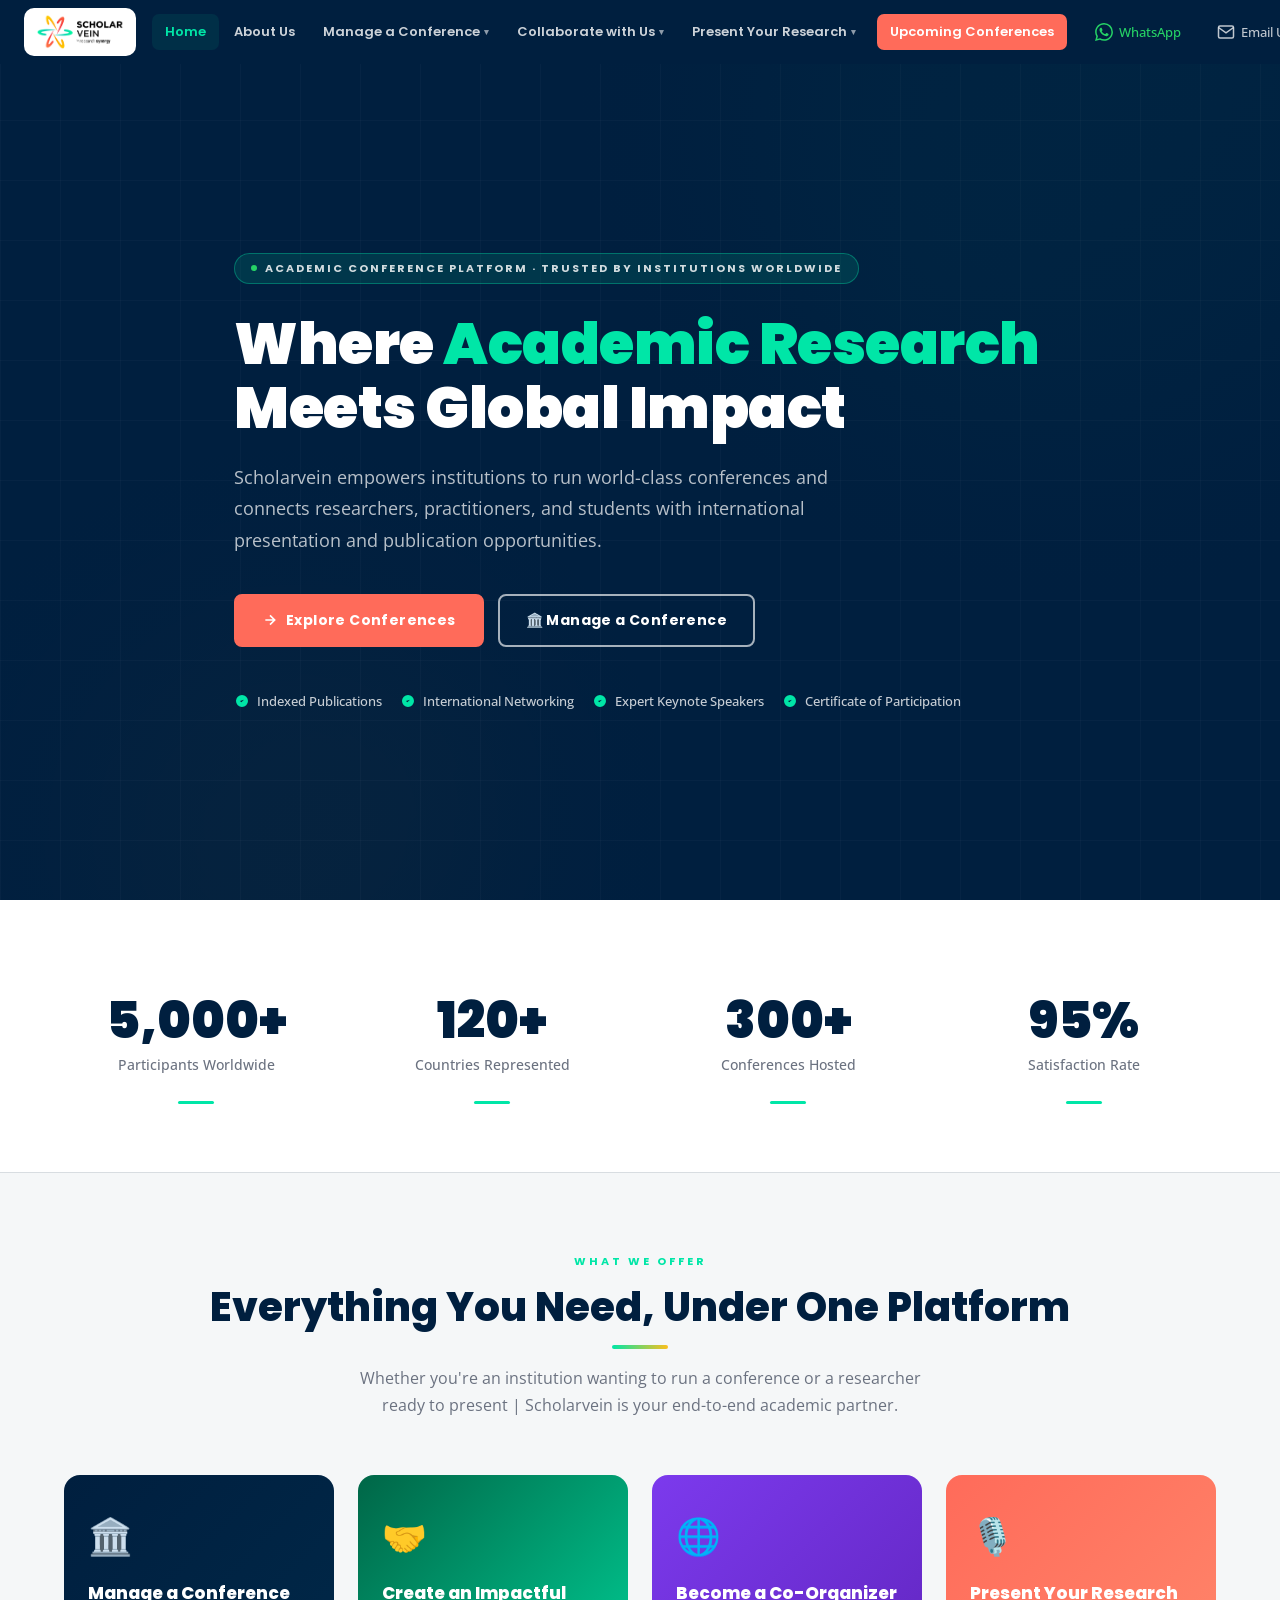
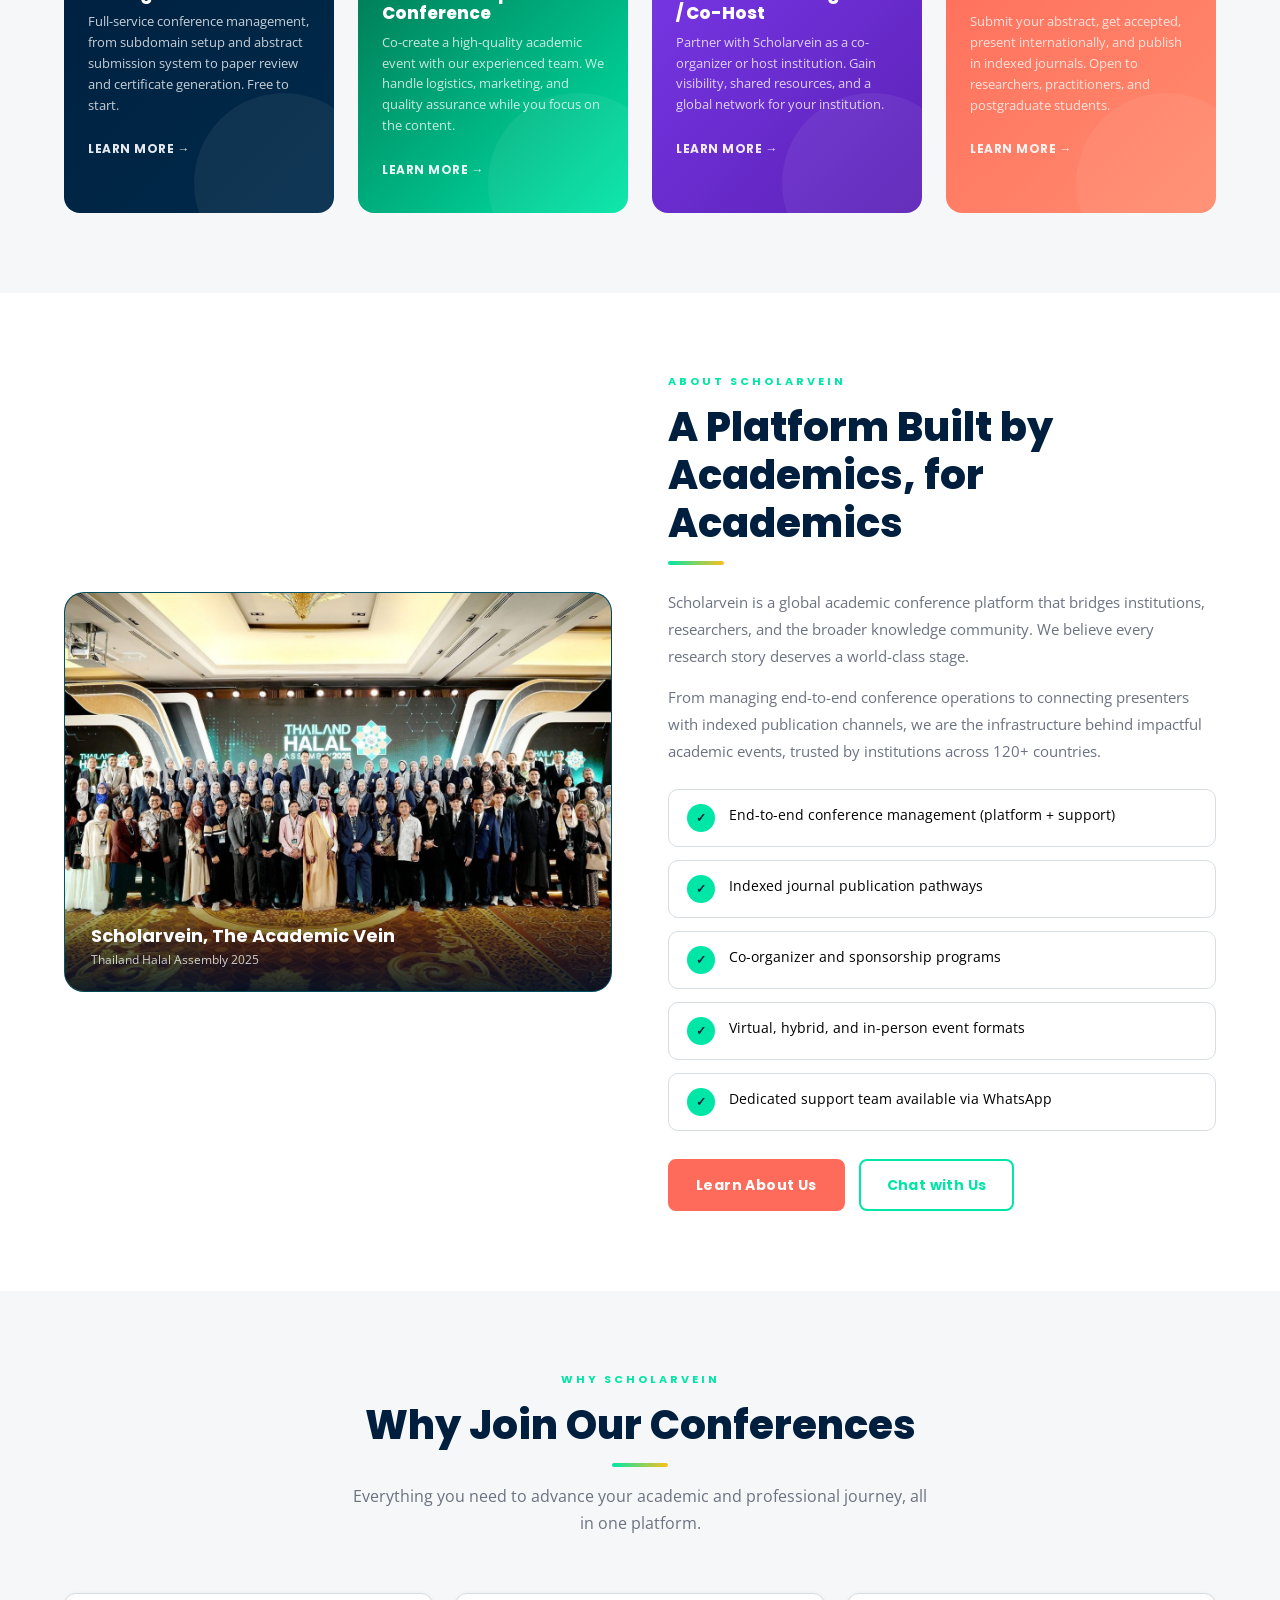
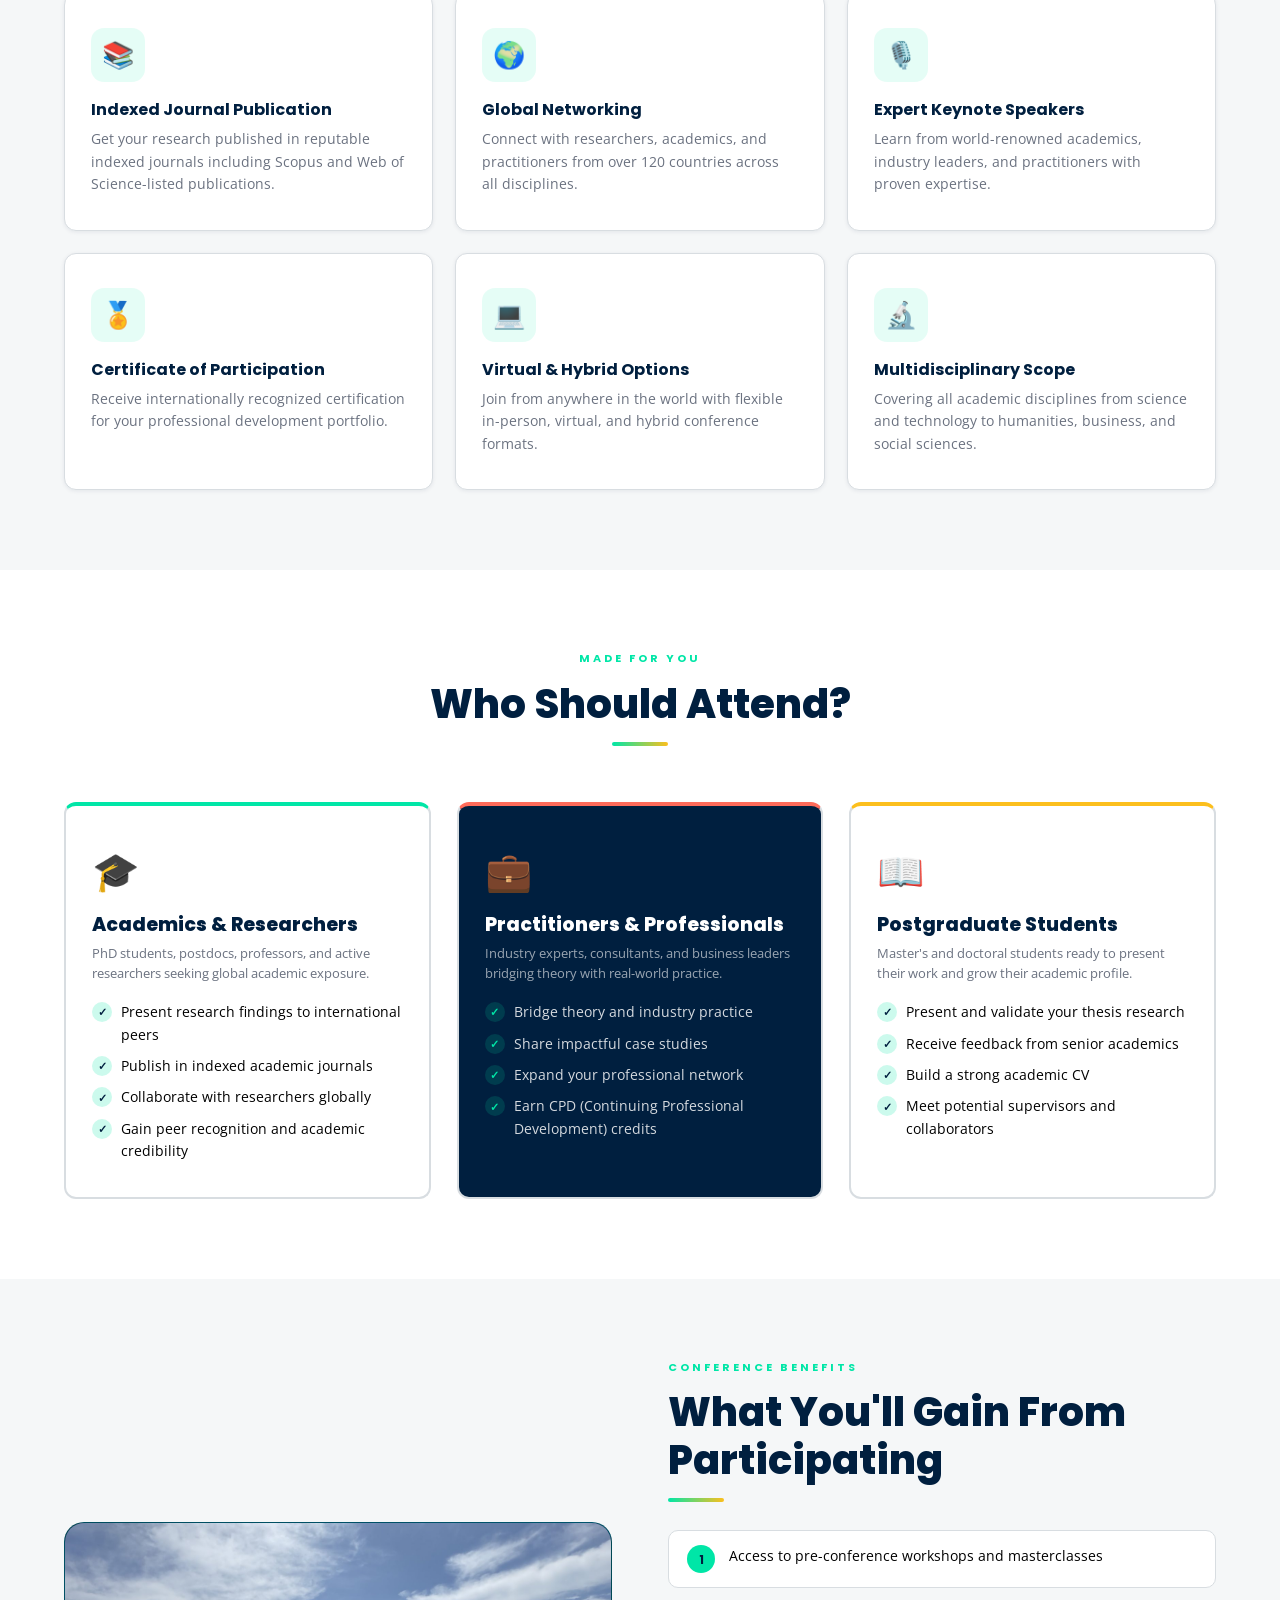
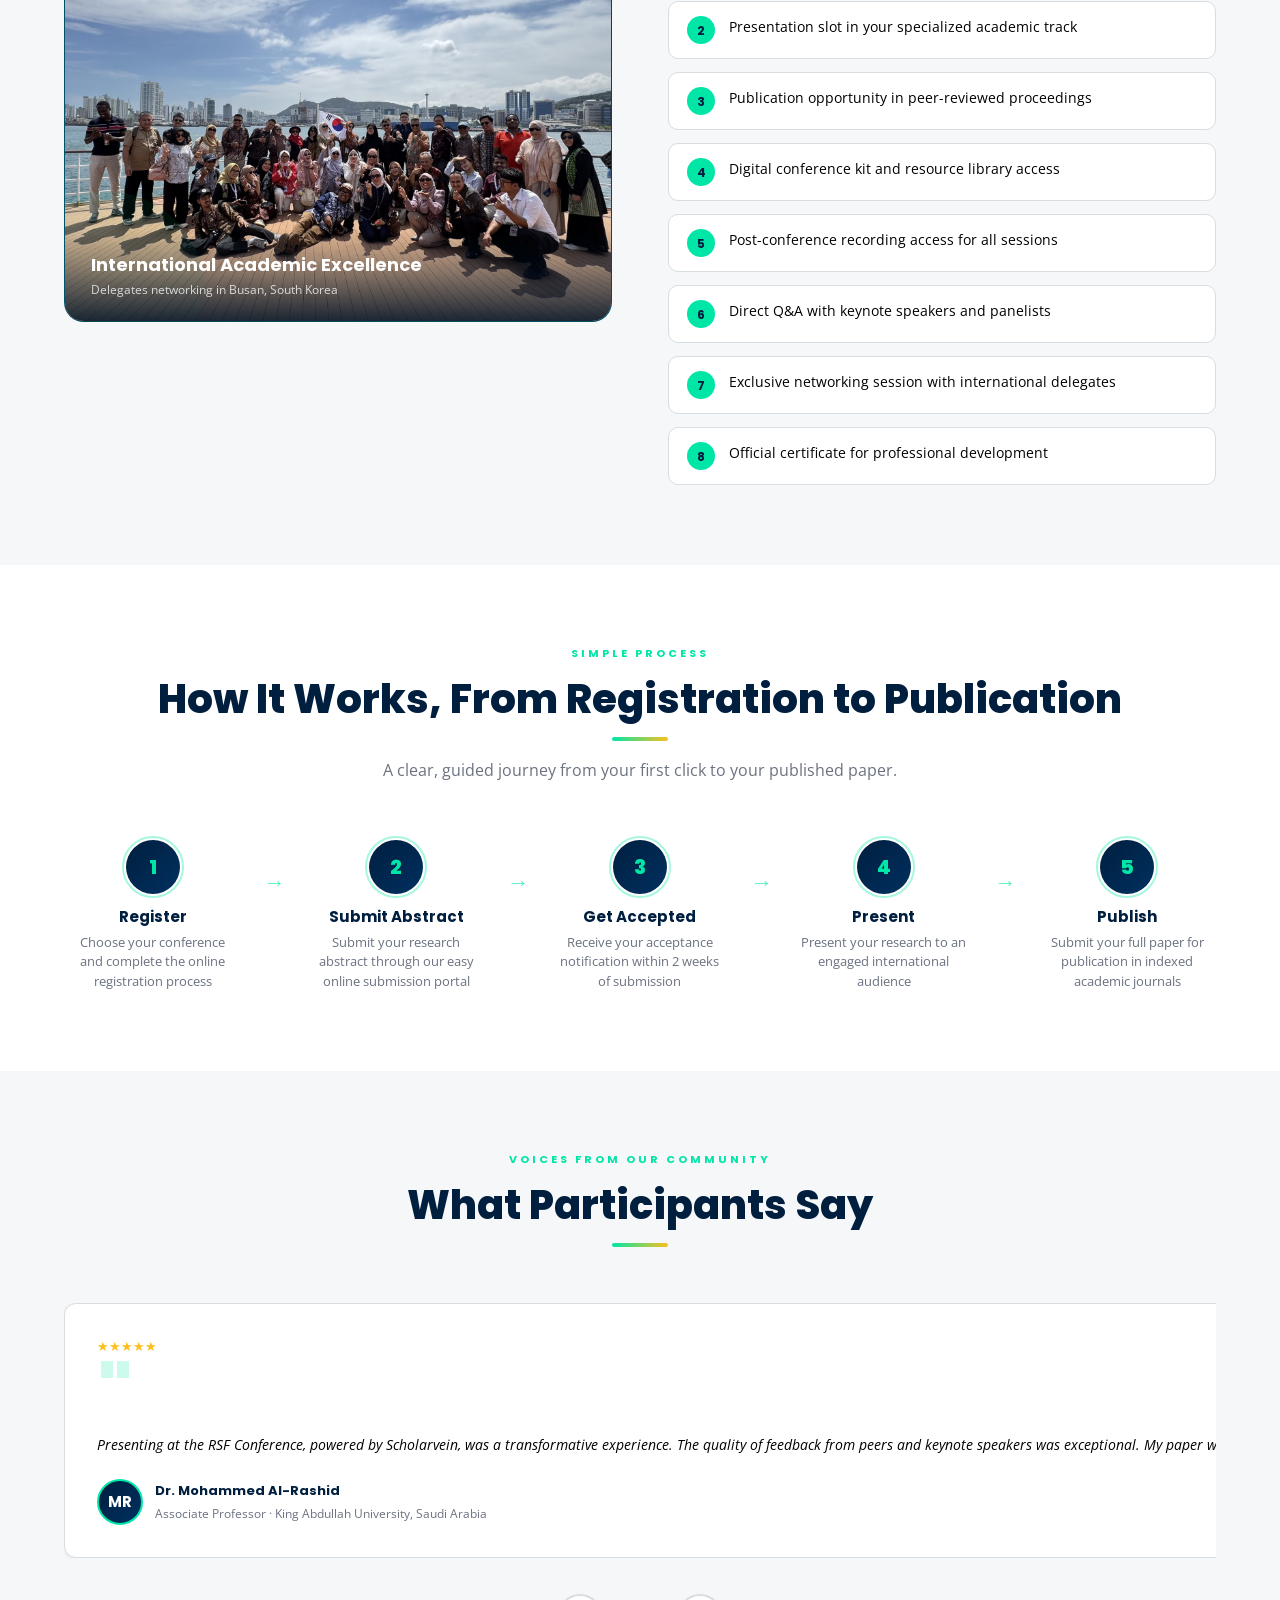
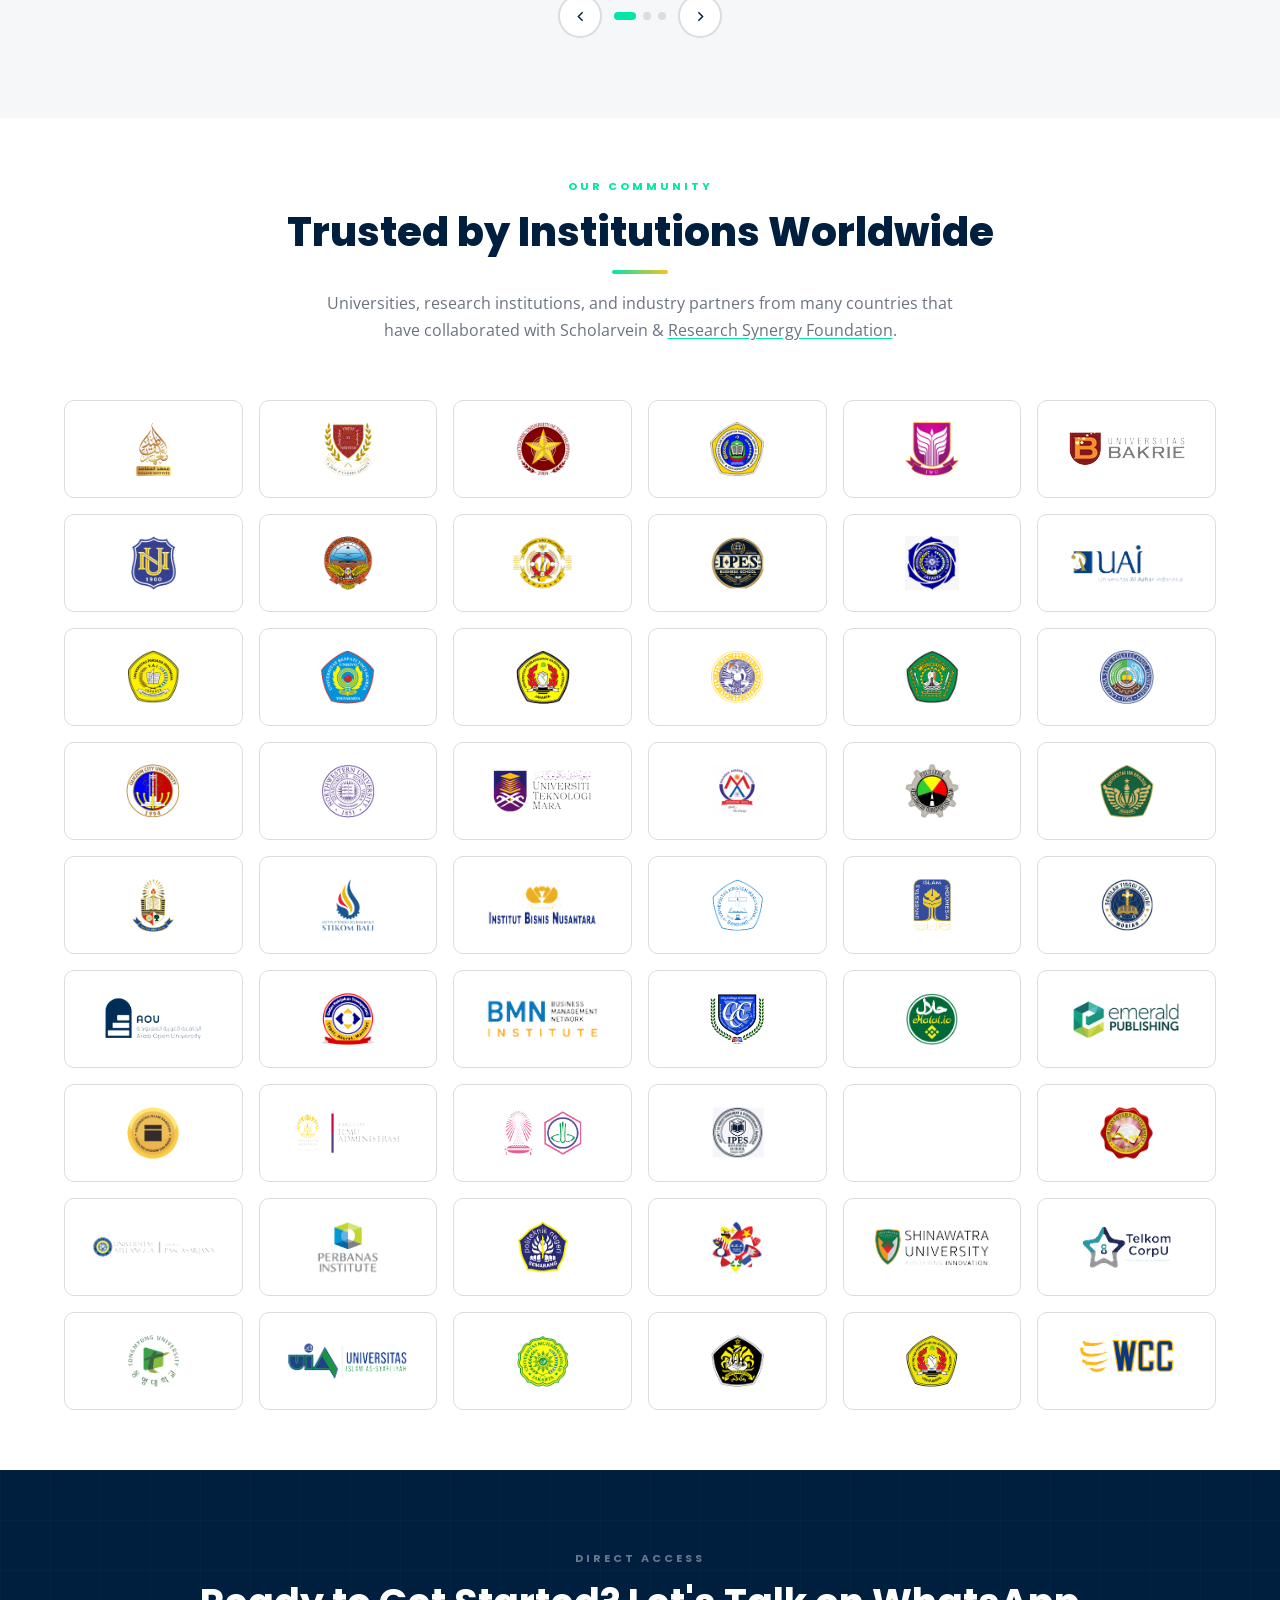
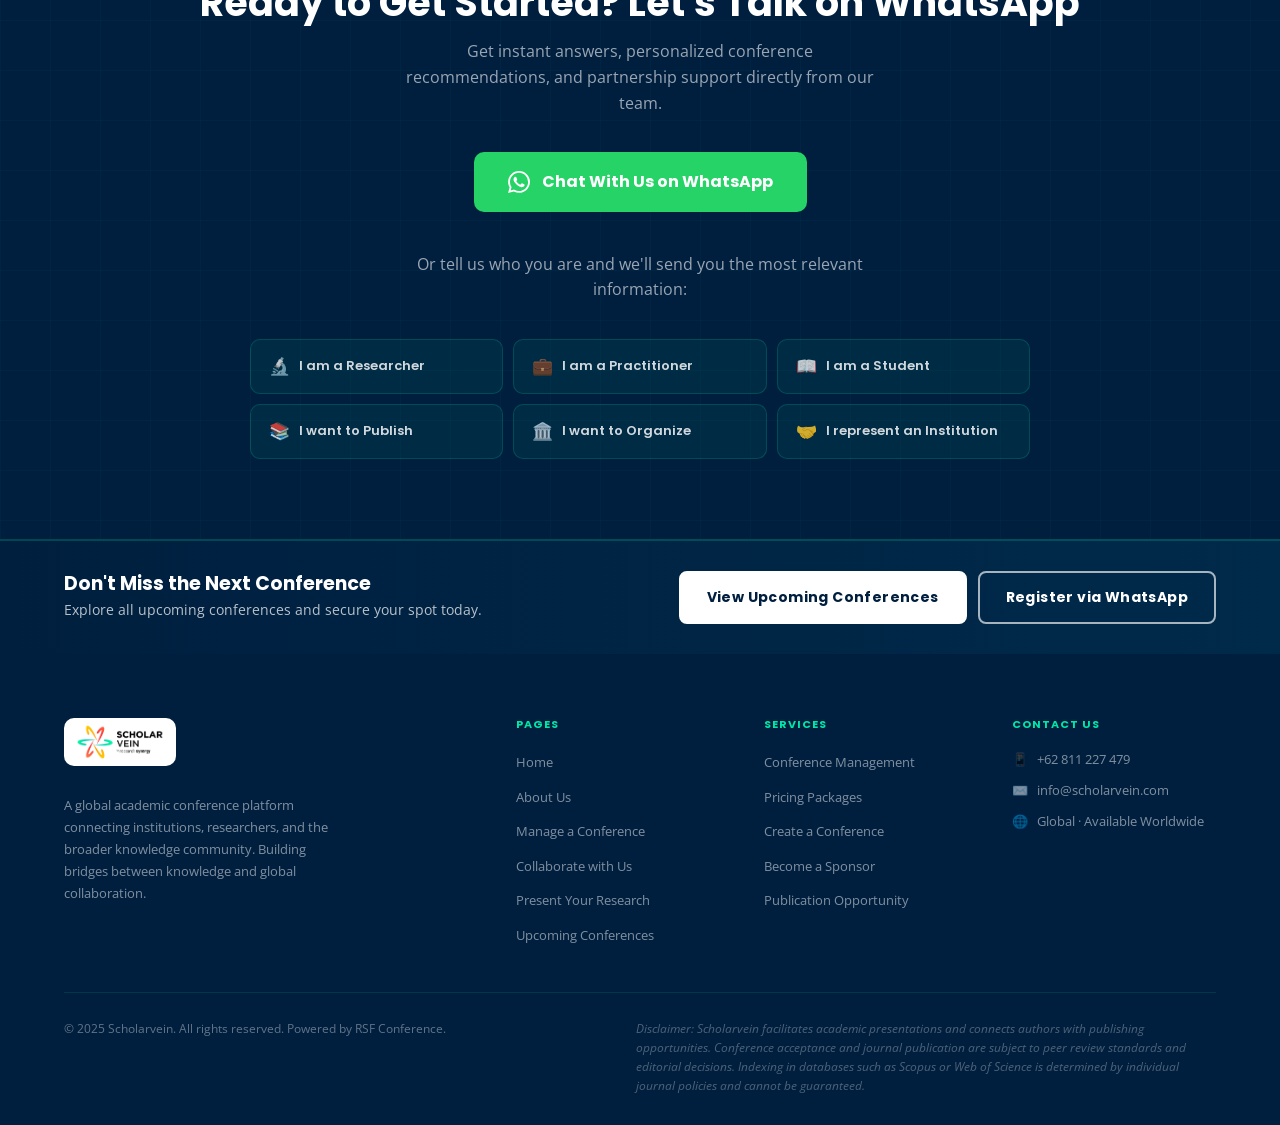
==== commit 79a98112: "Link conference CTAs and RSF mentions to external sites - Point all "Upcoming Conference" / "Explore" ====
--- a/index.html
+++ b/index.html
@@ -8,7 +8,7 @@
 <link rel="preconnect" href="https://fonts.googleapis.com">
 <link rel="preconnect" href="https://fonts.gstatic.com" crossorigin>
 <link href="https://fonts.googleapis.com/css2?family=Poppins:wght@400;500;600;700;800;900&family=Open+Sans:wght@300;400;500;600&display=swap" rel="stylesheet">
-<link rel="stylesheet" href="style.css?v=5">
+<link rel="stylesheet" href="style.css?v=6">
 </head>
 <body>
 
@@ -45,7 +45,7 @@
           <a href="present.html#testimonials" data-id="Testimoni &amp; Video">Testimonials &amp; Videos</a>
         </div>
       </div>
-      <a href="upcoming.html" class="nav-link nav-cta" data-id="Konferensi Mendatang">Upcoming Conferences</a>
+      <a href="https://www.researchsynergy.org/agendas/" target="_blank" rel="noopener" class="nav-link nav-cta" data-id="Konferensi Mendatang">Upcoming Conferences</a>
     </nav>
 
     <div class="tb-right">
@@ -80,7 +80,7 @@
   <a href="present.html#submit" class="mobile-nav-sub" data-id="→ Cara Submit">→ How to Submit</a>
   <a href="present.html#publication" class="mobile-nav-sub" data-id="→ Peluang Publikasi">→ Publication Opportunity</a>
   <a href="present.html#testimonials" class="mobile-nav-sub" data-id="→ Testimoni &amp; Video">→ Testimonials &amp; Videos</a>
-  <a href="upcoming.html" class="mobile-nav-link" style="color:var(--accent)" data-id="Konferensi Mendatang">Upcoming Conferences</a>
+  <a href="https://www.researchsynergy.org/agendas/" target="_blank" rel="noopener" class="mobile-nav-link" style="color:var(--accent)" data-id="Konferensi Mendatang">Upcoming Conferences</a>
   <a href="https://wa.me/62811227479" target="_blank" rel="noopener" class="mobile-nav-link" style="color:#25D366" data-id="💬 Hubungi via WhatsApp">💬 WhatsApp Us</a>
 </div>
 
@@ -99,7 +99,7 @@
       <h1 data-id="Tempat <span>Riset Akademik</span> Bertemu Dampak Global">Where <span>Academic Research</span> Meets Global Impact</h1>
       <p class="hero-sub" data-id="Scholarvein memberdayakan institusi untuk menyelenggarakan konferensi kelas dunia dan menghubungkan peneliti, praktisi, serta mahasiswa dengan peluang presentasi dan publikasi internasional.">Scholarvein empowers institutions to run world-class conferences and connects researchers, practitioners, and students with international presentation and publication opportunities.</p>
       <div class="hero-btns">
-        <a href="upcoming.html" class="btn btn-primary">
+        <a href="https://www.researchsynergy.org/agendas/" target="_blank" rel="noopener" class="btn btn-primary">
           <svg width="16" height="16" viewBox="0 0 24 24" fill="none" stroke="currentColor" stroke-width="2.5"><path d="M5 12h14M12 5l7 7-7 7"/></svg>
           <span data-id="Jelajahi Konferensi">Explore Conferences</span>
         </a>
@@ -353,7 +353,7 @@
       <span class="slabel" data-id="Komunitas Kami">Our Community</span>
       <h2 class="stitle" data-id="Dipercaya Institusi di Seluruh Dunia">Trusted by Institutions Worldwide</h2>
       <div class="sdivider"></div>
-      <p class="ssub" style="max-width:640px;margin:16px auto 0" data-id="Universitas, lembaga riset, dan mitra industri dari berbagai negara yang telah berkolaborasi bersama Scholarvein &amp; Research Synergy Foundation.">Universities, research institutions, and industry partners from many countries that have collaborated with Scholarvein &amp; Research Synergy Foundation.</p>
+      <p class="ssub" style="max-width:640px;margin:16px auto 0" data-id="Universitas, lembaga riset, dan mitra industri dari berbagai negara yang telah berkolaborasi bersama Scholarvein &amp; <a href=&quot;https://www.researchsynergy.org&quot; target=&quot;_blank&quot; rel=&quot;noopener&quot; class=&quot;rsf-link&quot;>Research Synergy Foundation</a>.">Universities, research institutions, and industry partners from many countries that have collaborated with Scholarvein &amp; <a href="https://www.researchsynergy.org" target="_blank" rel="noopener" class="rsf-link">Research Synergy Foundation</a>.</p>
     </div>
     <div class="logos-grid">
       <div class="logo-item"><img src="assets/partners/13.png" alt="Partner institution" loading="lazy"></div>
@@ -449,7 +449,7 @@
         <p data-id="Jelajahi semua konferensi mendatang dan amankan tempat Anda hari ini.">Explore all upcoming conferences and secure your spot today.</p>
       </div>
       <div class="ctab-btns">
-        <a href="upcoming.html" class="btn btn-white" data-id="Lihat Konferensi Mendatang">View Upcoming Conferences</a>
+        <a href="https://www.researchsynergy.org/agendas/" target="_blank" rel="noopener" class="btn btn-white" data-id="Lihat Konferensi Mendatang">View Upcoming Conferences</a>
         <a href="https://wa.me/62811227479?text=Hello,%20I%20would%20like%20to%20register%20for%20an%20upcoming%20Scholarvein%20Conference." target="_blank" rel="noopener" class="btn btn-outline-white" data-id="Daftar via WhatsApp">Register via WhatsApp</a>
       </div>
     </div>
@@ -474,7 +474,7 @@
           <li><a href="manage.html" data-id="Kelola Konferensi">Manage a Conference</a></li>
           <li><a href="collaborate.html" data-id="Kolaborasi">Collaborate with Us</a></li>
           <li><a href="present.html" data-id="Presentasikan Riset">Present Your Research</a></li>
-          <li><a href="upcoming.html" data-id="Konferensi Mendatang">Upcoming Conferences</a></li>
+          <li><a href="https://www.researchsynergy.org/agendas/" target="_blank" rel="noopener" data-id="Konferensi Mendatang">Upcoming Conferences</a></li>
         </ul>
       </div>
       <div class="fcol">
--- a/style.css
+++ b/style.css
@@ -69,6 +69,9 @@
 .lang-toggle:hover{border-color:var(--royal);color:var(--royal);background:rgba(0,230,167,.08)}
 .lang-toggle-mobile{margin:0 0 20px;align-self:flex-start;border-color:rgba(0,31,63,.25);color:var(--navy)}
 .lang-toggle-mobile:hover{border-color:var(--royal);color:var(--royal)}
+/* Research Synergy Foundation inline link */
+.rsf-link{color:inherit;text-decoration:underline;text-decoration-color:var(--royal);text-underline-offset:2px;transition:var(--tr)}
+.rsf-link:hover{color:var(--royal)}
 @media(min-width:768px){.hide-sm{display:inline}}
 
 /* ── HERO ── */
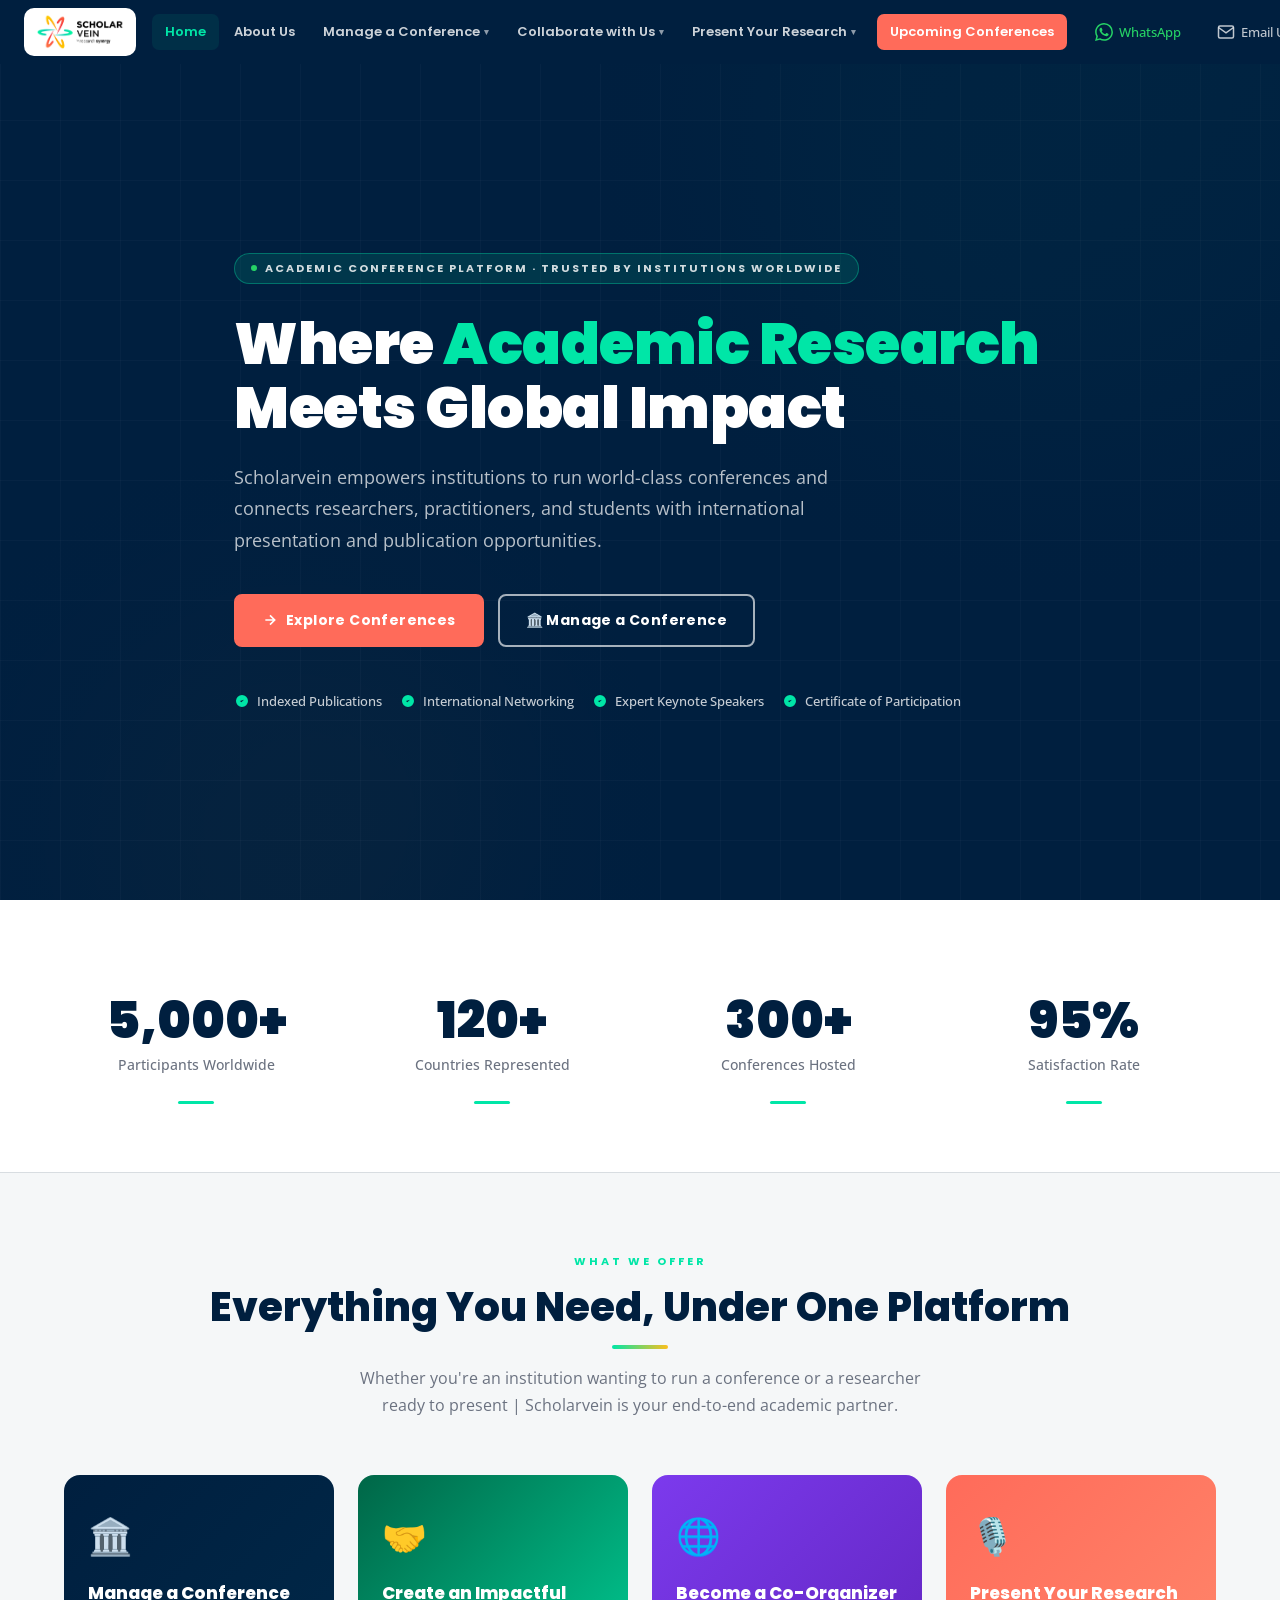
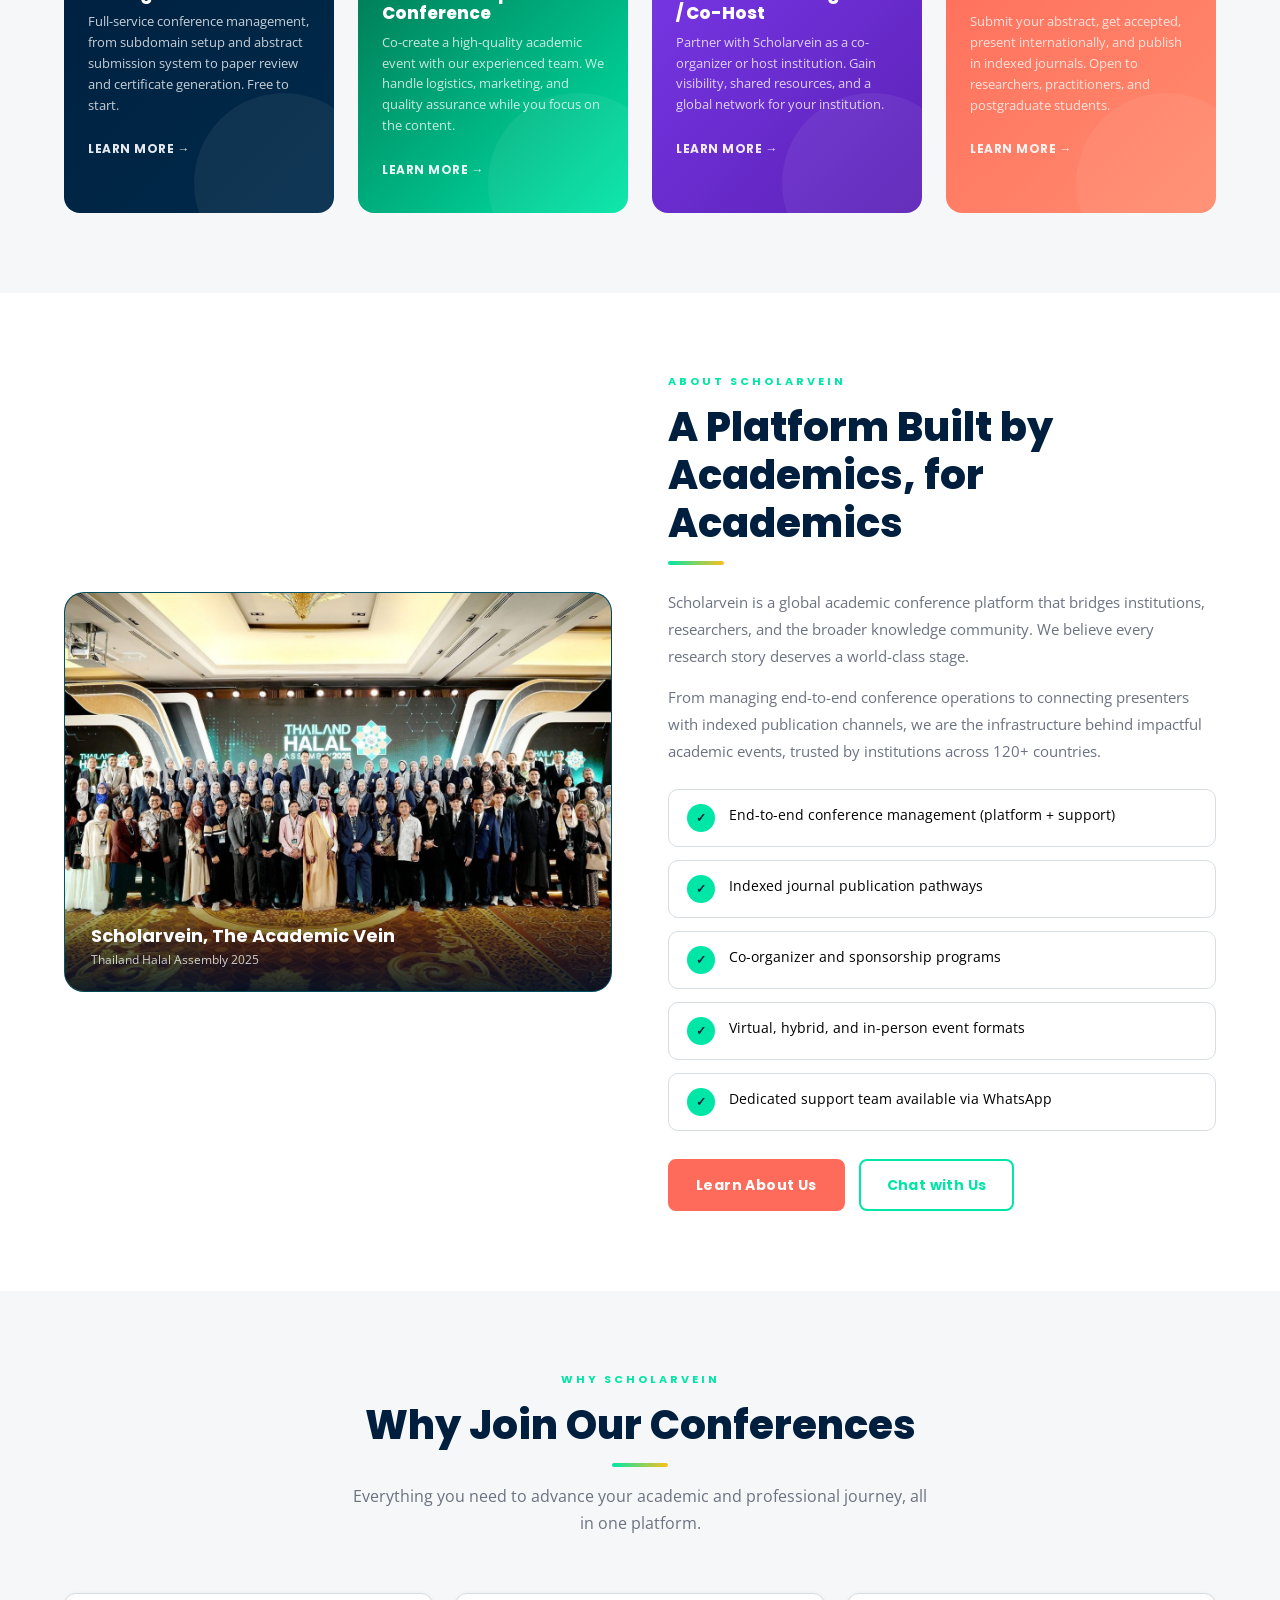
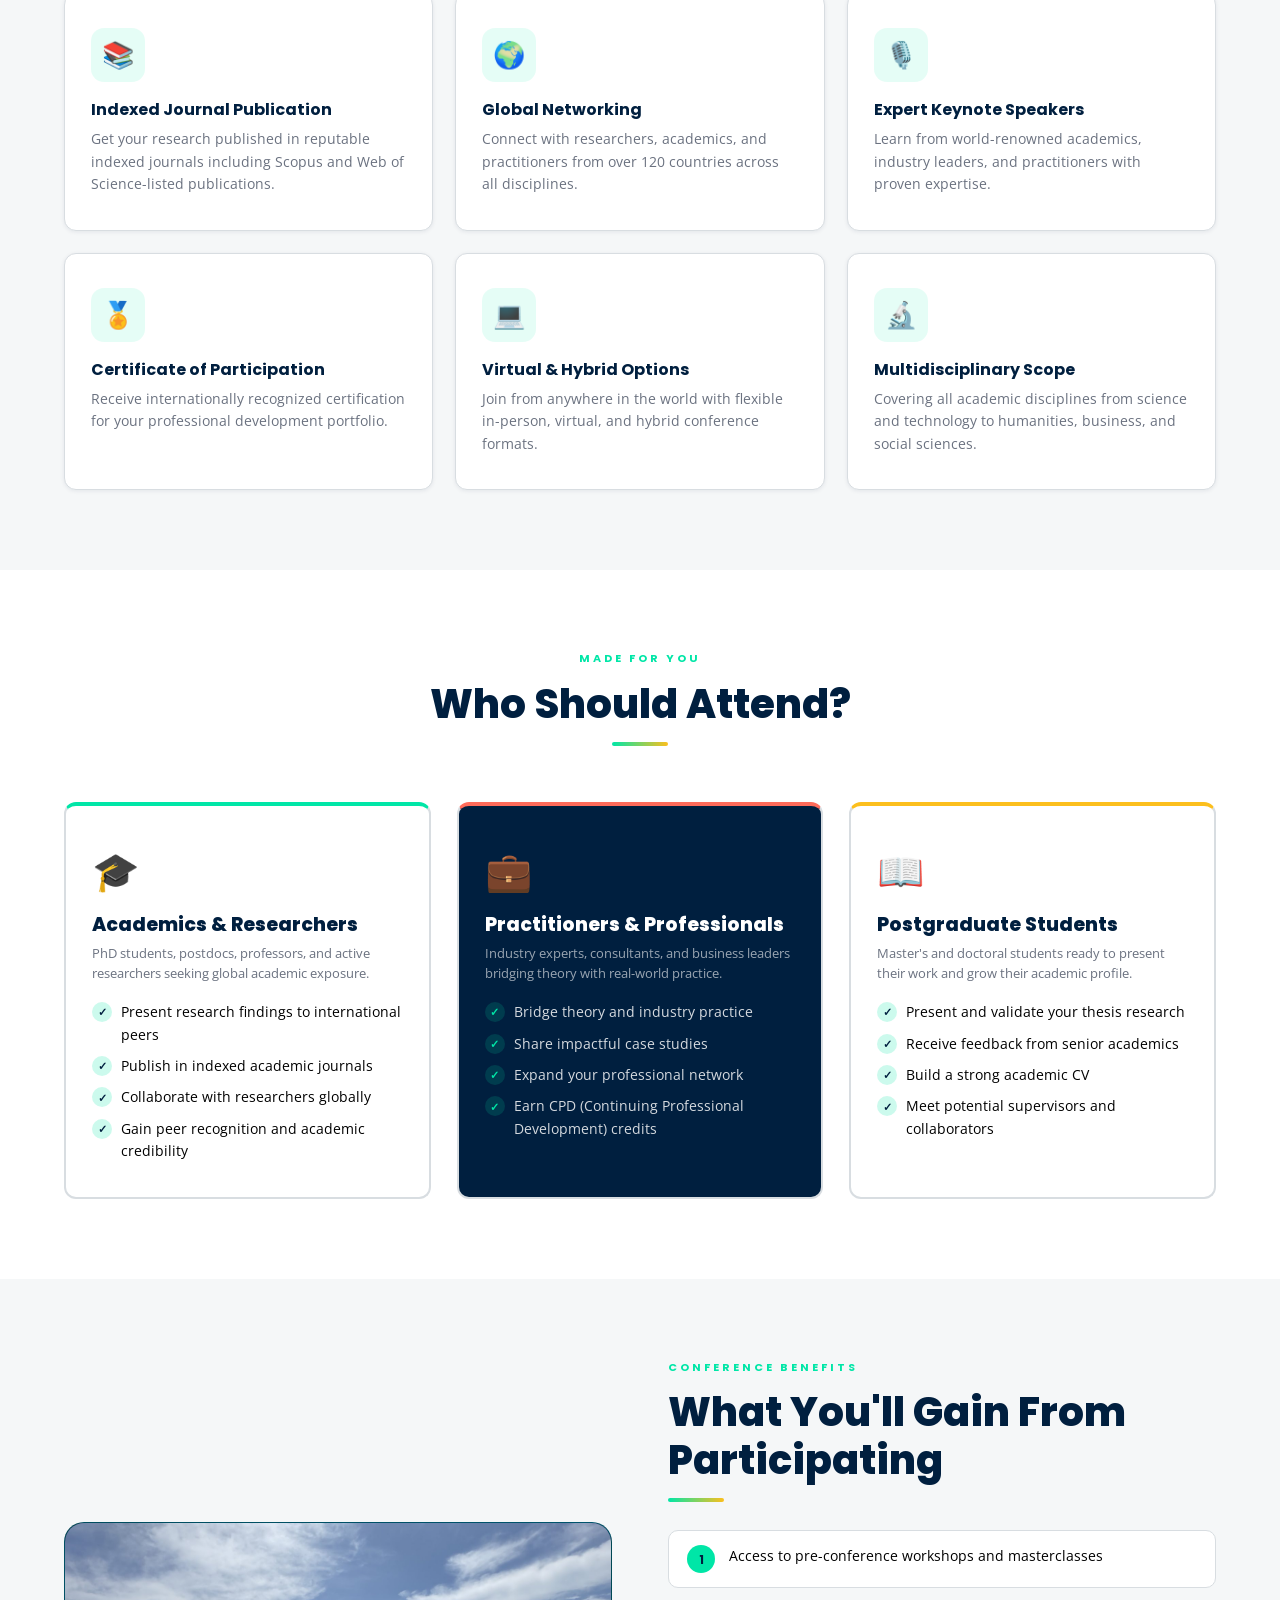
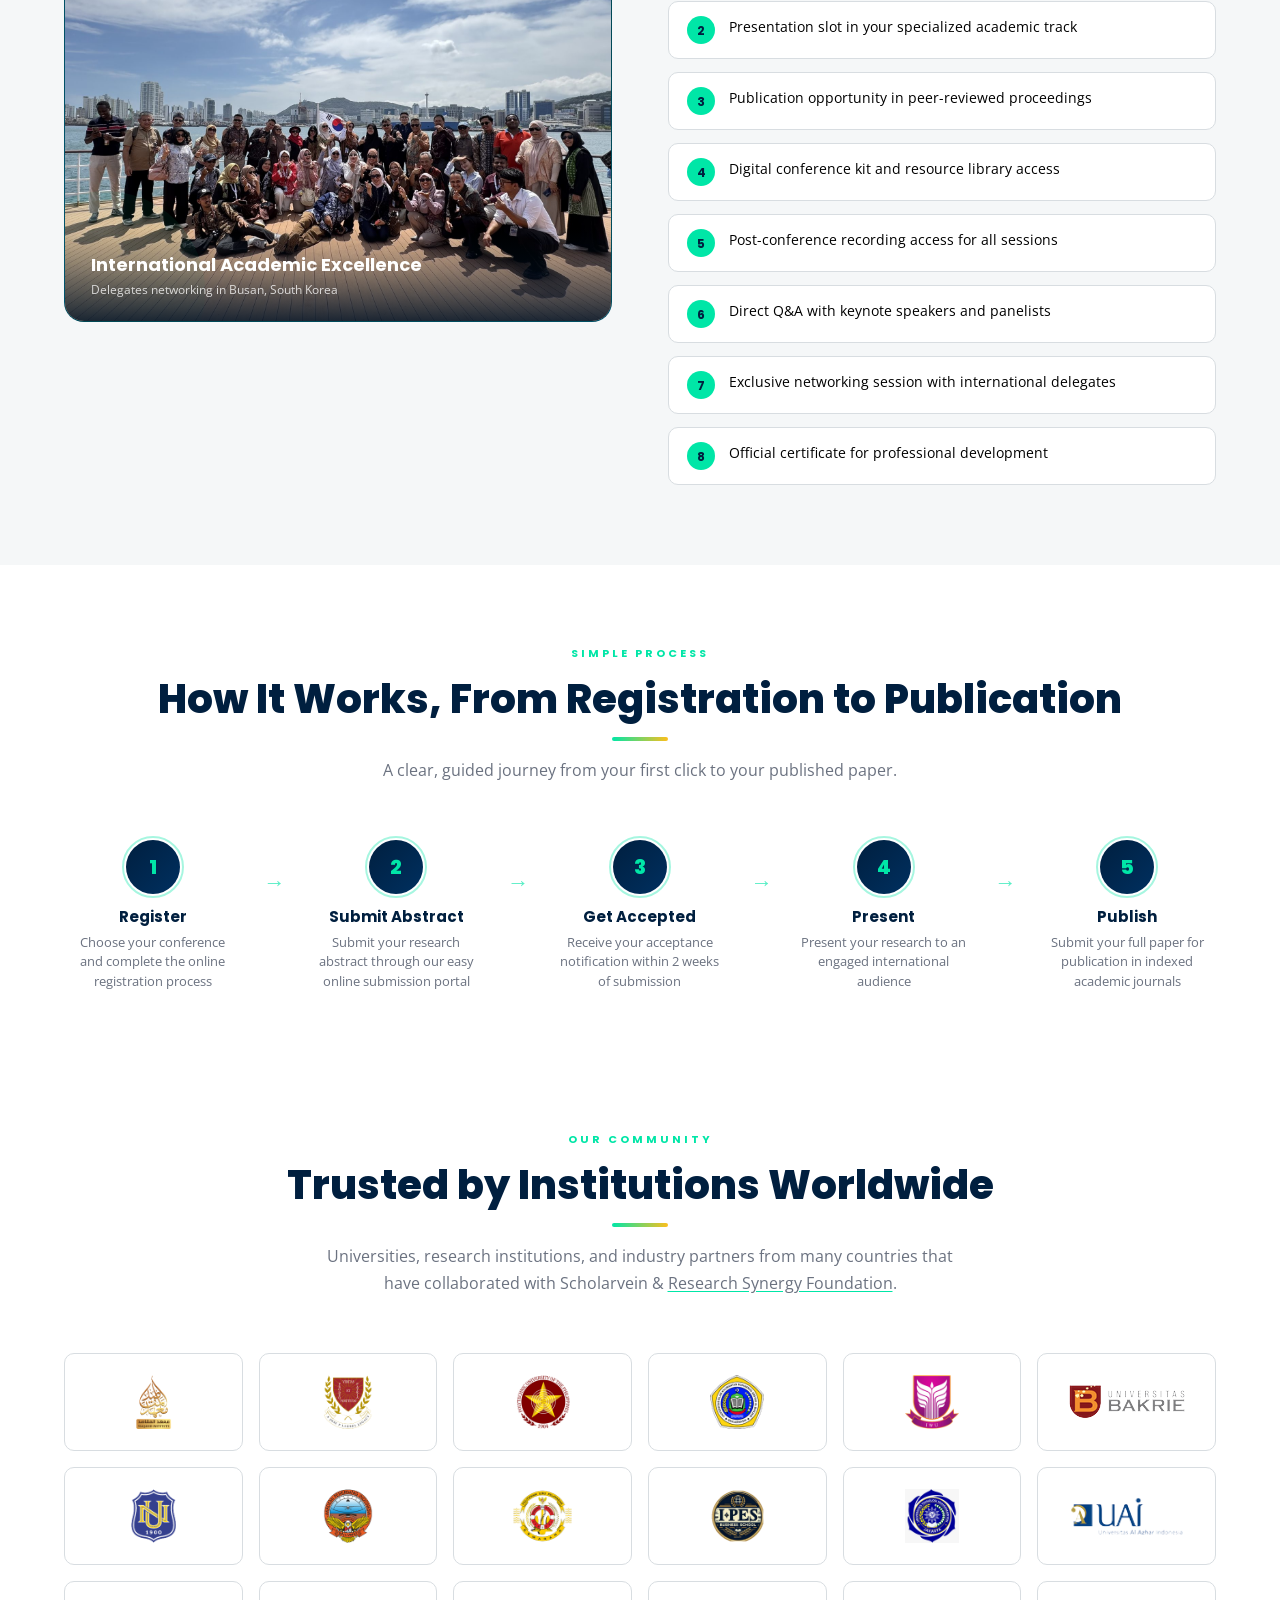
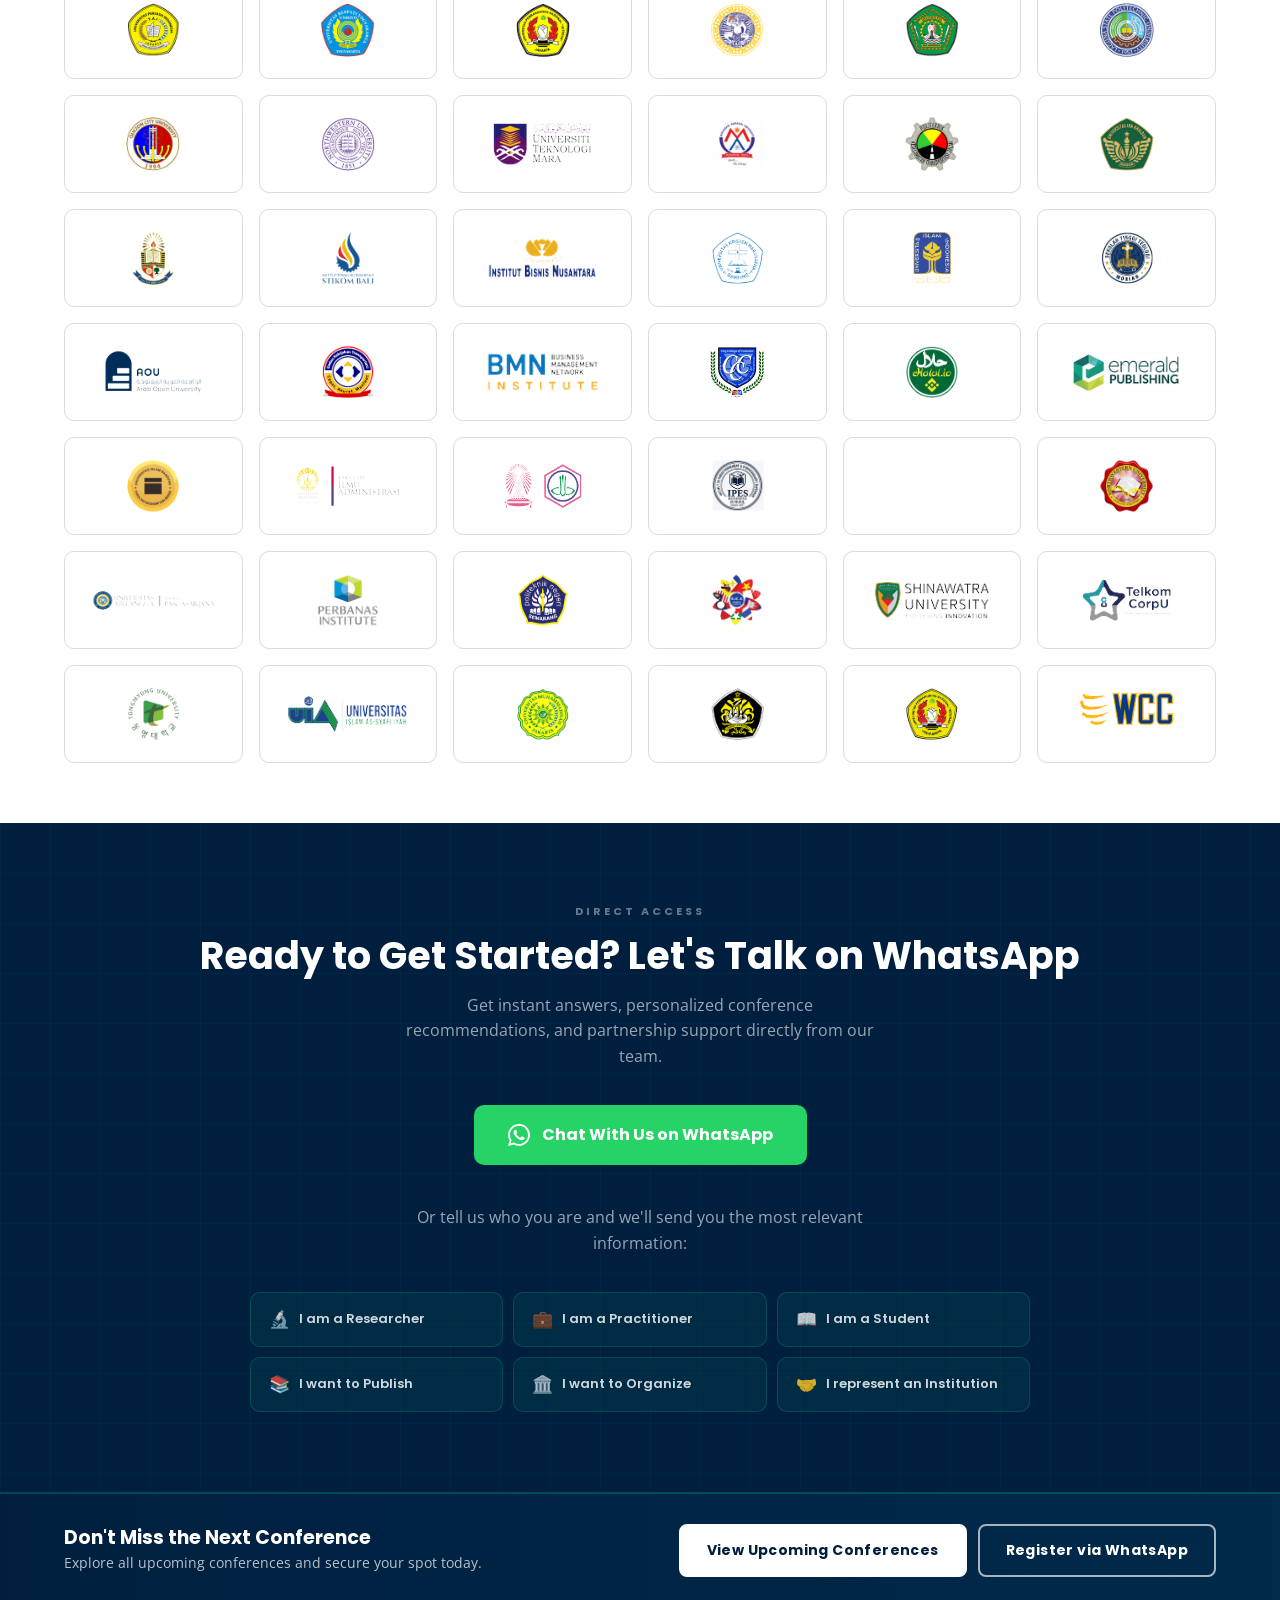
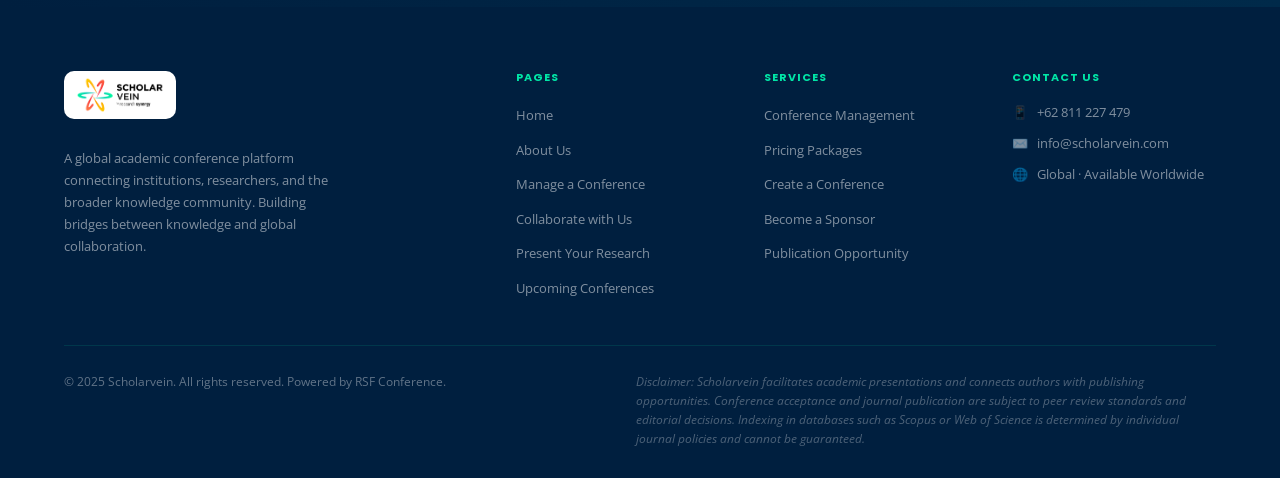
==== commit 8f13c465: "Remove "What Participants Say" testimonials section - Delete the testimonials section from index.htm" ====
--- a/index.html
+++ b/index.html
@@ -319,32 +319,6 @@
   </div>
 </section>
 
-<!-- TESTIMONIALS -->
-<section id="testi" class="sp" style="background:var(--light);overflow:hidden">
-  <div class="container">
-    <div class="shead">
-      <span class="slabel" data-id="Suara dari Komunitas Kami">Voices From Our Community</span>
-      <h2 class="stitle" data-id="Apa Kata Peserta">What Participants Say</h2>
-      <div class="sdivider"></div>
-    </div>
-    <div class="tcarousel">
-      <div class="ttrack-wrap">
-        <div class="ttrack" id="ttrack">
-          <div class="tcard"><div class="tstars">★★★★★</div><div class="qmark">"</div><p class="ttext" data-id="Mempresentasikan di RSF Conference, yang didukung Scholarvein, adalah pengalaman yang transformatif. Kualitas masukan dari rekan dan keynote speaker luar biasa. Paper saya kemudian diterima di jurnal terindeks Scopus dalam tiga bulan.">Presenting at the RSF Conference, powered by Scholarvein, was a transformative experience. The quality of feedback from peers and keynote speakers was exceptional. My paper was subsequently accepted in a Scopus-indexed journal within three months.</p><div class="tauthor"><div class="tavatar">MR</div><div><div class="tname">Dr. Mohammed Al-Rashid</div><div class="ttitle" data-id="Associate Professor · King Abdullah University, Arab Saudi">Associate Professor · King Abdullah University, Saudi Arabia</div></div></div></div>
-          <div class="tcard"><div class="tstars">★★★★★</div><div class="qmark">"</div><p class="ttext" data-id="Sebagai mahasiswa S3, saya gugup presentasi secara internasional untuk pertama kali. Lingkungan suportif yang dibangun Scholarvein luar biasa. Saya menjalin koneksi yang menghasilkan hibah riset kolaboratif dengan universitas di Inggris.">As a PhD student, I was nervous presenting internationally for the first time. The supportive environment built by Scholarvein was incredible. I made connections that led to a collaborative research grant with a UK university.</p><div class="tauthor"><div class="tavatar">AK</div><div><div class="tname">Amara Konteh</div><div class="ttitle" data-id="Kandidat PhD · University of Ghana">PhD Candidate · University of Ghana</div></div></div></div>
-          <div class="tcard"><div class="tstars">★★★★★</div><div class="qmark">"</div><p class="ttext" data-id="Format hybrid membuatnya sangat praktis. Saya hadir secara virtual dari Jakarta dan tetap mendapat sesi networking yang bermakna. Panitia profesional dan responsif sepanjang proses.">The hybrid format made it incredibly convenient. I attended virtually from Jakarta and still had meaningful networking sessions. The organizers were professional and responsive throughout the entire process.</p><div class="tauthor"><div class="tavatar">SW</div><div><div class="tname">Prof. Siti Wijaya</div><div class="ttitle" data-id="Profesor Ekonomi · Universitas Indonesia">Professor of Economics · Universitas Indonesia</div></div></div></div>
-          <div class="tcard"><div class="tstars">★★★★★</div><div class="qmark">"</div><p class="ttext" data-id="Penyelenggaraan yang luar biasa dari awal hingga akhir. Sifatnya yang multidisiplin memungkinkan saya memperoleh perspektif dari bidang yang belum pernah saya pertimbangkan. Riset saya diperkaya secara signifikan oleh diskusi lintas disiplin.">Outstanding organization from start to finish. The multidisciplinary nature allowed me to gain perspectives from fields I hadn't considered. My research was enriched significantly by the cross-disciplinary discussions.</p><div class="tauthor"><div class="tavatar">LC</div><div><div class="tname">Dr. Liang Chen</div><div class="ttitle" data-id="Peneliti · Tsinghua University, Tiongkok">Research Scientist · Tsinghua University, China</div></div></div></div>
-          <div class="tcard"><div class="tstars">★★★★★</div><div class="qmark">"</div><p class="ttext" data-id="Scholarvein menghubungkan saya dengan mitra industri yang kini turut mendanai proyek riset saya. Desain sesi networking-nya brilian, cukup terstruktur untuk menjalin koneksi bermakna, cukup fleksibel untuk mengeksplorasi peluang.">Scholarvein connected me with an industry partner who is now co-funding my research project. The networking session design was brilliant, structured enough to make meaningful connections, flexible enough to explore opportunities.</p><div class="tauthor"><div class="tavatar">EO</div><div><div class="tname">Dr. Elena Okonkwo</div><div class="ttitle" data-id="Peneliti Inovasi · Lagos Business School, Nigeria">Innovation Researcher · Lagos Business School, Nigeria</div></div></div></div>
-        </div>
-      </div>
-      <div class="tcontrols">
-        <button class="tbtn" id="tPrev" aria-label="Previous"><svg width="17" height="17" viewBox="0 0 24 24" fill="none" stroke="currentColor" stroke-width="2"><path d="M15 18l-6-6 6-6"/></svg></button>
-        <div class="tdots" id="tdots"></div>
-        <button class="tbtn" id="tNext" aria-label="Next"><svg width="17" height="17" viewBox="0 0 24 24" fill="none" stroke="currentColor" stroke-width="2"><path d="M9 18l6-6-6-6"/></svg></button>
-      </div>
-    </div>
-  </div>
-</section>
 
 <!-- PARTNERS -->
 <section id="partners" style="background:#fff;padding:60px 0">
@@ -540,47 +514,6 @@
 }, { threshold: 0.2 });
 statsIO.observe(document.getElementById('stats'));
 
-// Testimonial carousel
-const track = document.getElementById('ttrack');
-const cards = track.querySelectorAll('.tcard');
-const dotsEl = document.getElementById('tdots');
-let cur = 0, visCount = 3, timer;
-
-function getVis() { return window.innerWidth < 641 ? 1 : window.innerWidth < 1024 ? 2 : 3; }
-function maxIdx() { return Math.max(0, cards.length - visCount); }
-function slideW() { return cards[0].offsetWidth + 22; }
-
-function makeDots() {
-  dotsEl.innerHTML = '';
-  for (let i = 0; i <= maxIdx(); i++) {
-    const d = document.createElement('div');
-    d.className = 'tdot' + (i === cur ? ' active' : '');
-    d.onclick = () => goTo(i);
-    dotsEl.appendChild(d);
-  }
-}
-function updateDots() { dotsEl.querySelectorAll('.tdot').forEach((d, i) => d.classList.toggle('active', i === cur)); }
-function goTo(i) { cur = Math.max(0, Math.min(i, maxIdx())); track.style.transform = `translateX(-${cur * slideW()}px)`; updateDots(); }
-function next() { goTo(cur < maxIdx() ? cur + 1 : 0); }
-function prev() { goTo(cur > 0 ? cur - 1 : maxIdx()); }
-
-document.getElementById('tNext').onclick = () => { next(); restart(); };
-document.getElementById('tPrev').onclick = () => { prev(); restart(); };
-track.addEventListener('mouseenter', () => clearInterval(timer));
-track.addEventListener('mouseleave', () => restart());
-
-let tx = 0;
-track.addEventListener('touchstart', e => { tx = e.touches[0].clientX; clearInterval(timer); }, { passive: true });
-track.addEventListener('touchend', e => {
-  const diff = tx - e.changedTouches[0].clientX;
-  if (Math.abs(diff) > 50) diff > 0 ? next() : prev();
-  restart();
-}, { passive: true });
-
-function restart() { clearInterval(timer); timer = setInterval(next, 4500); }
-window.addEventListener('resize', () => { visCount = getVis(); makeDots(); goTo(Math.min(cur, maxIdx())); });
-
-visCount = getVis(); makeDots(); restart();
 
 // Smooth scroll (anchor links)
 document.querySelectorAll('a[href^="#"]').forEach(a => {
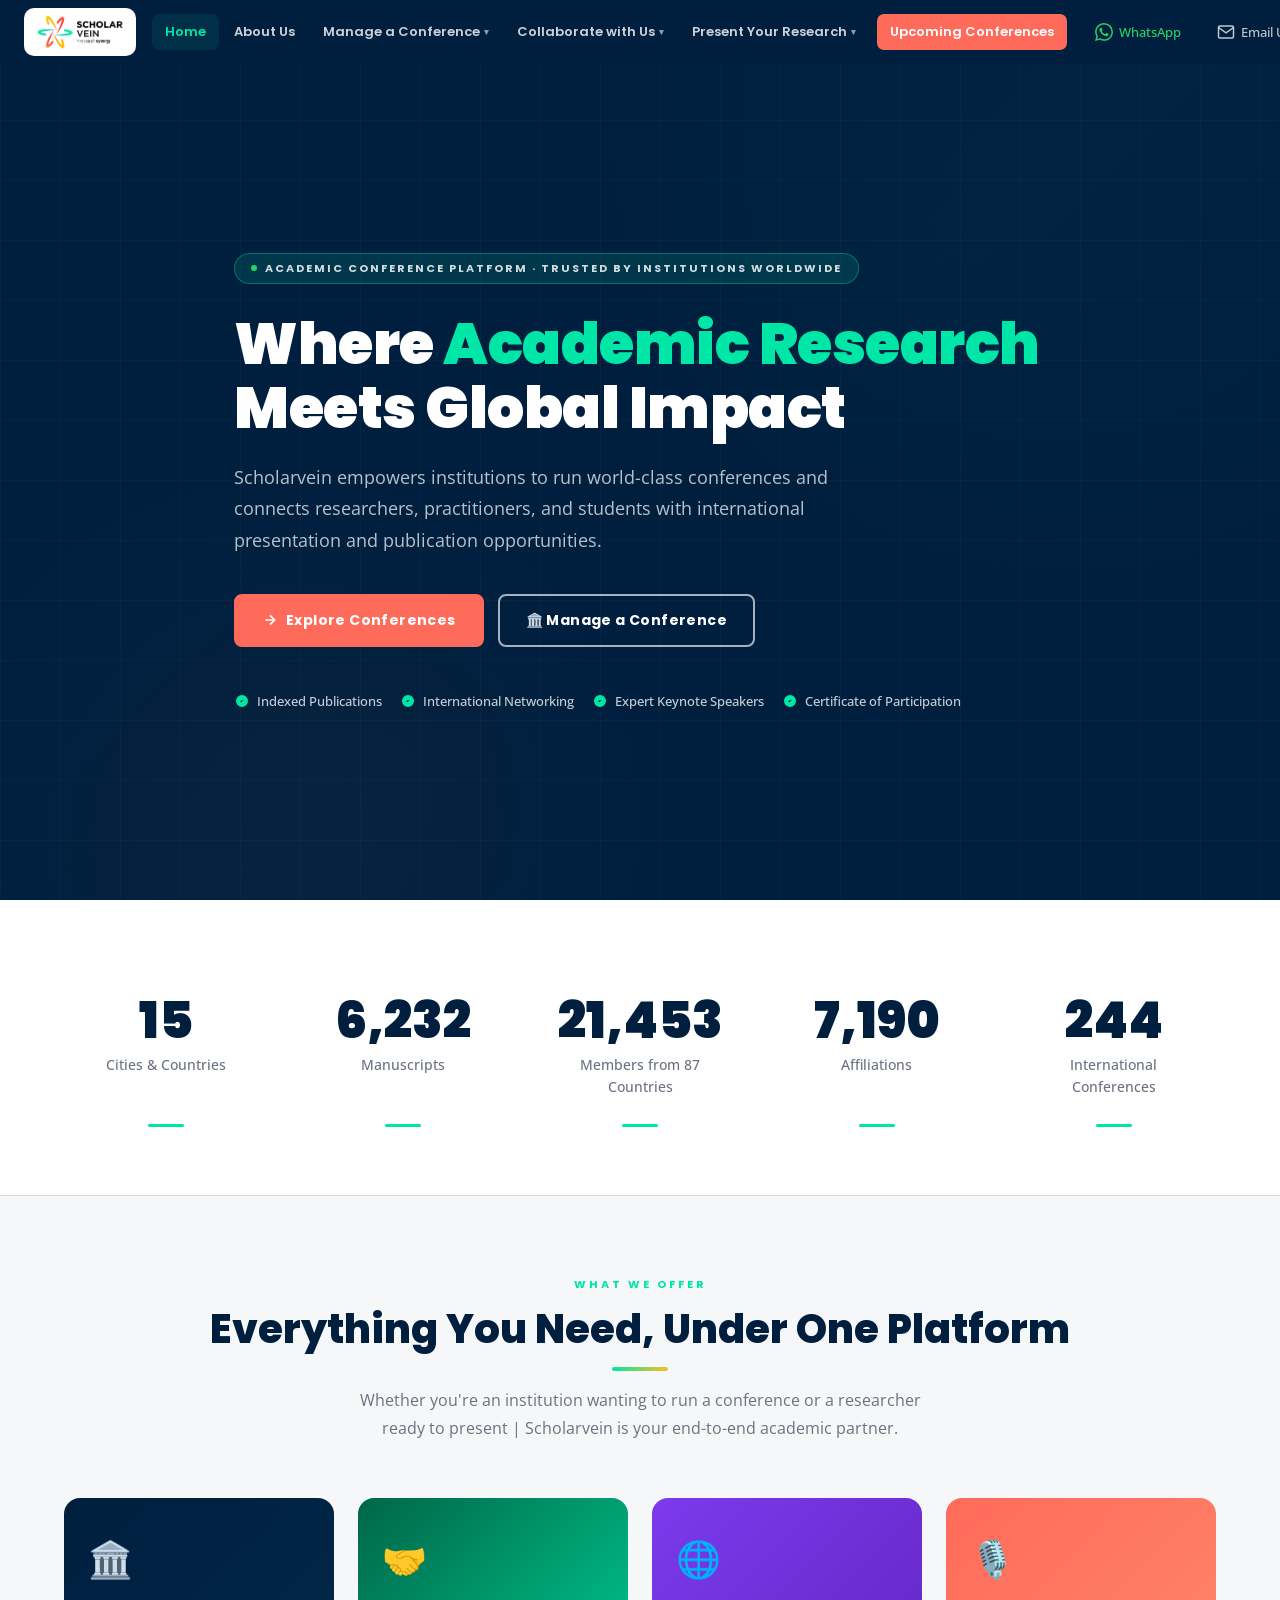
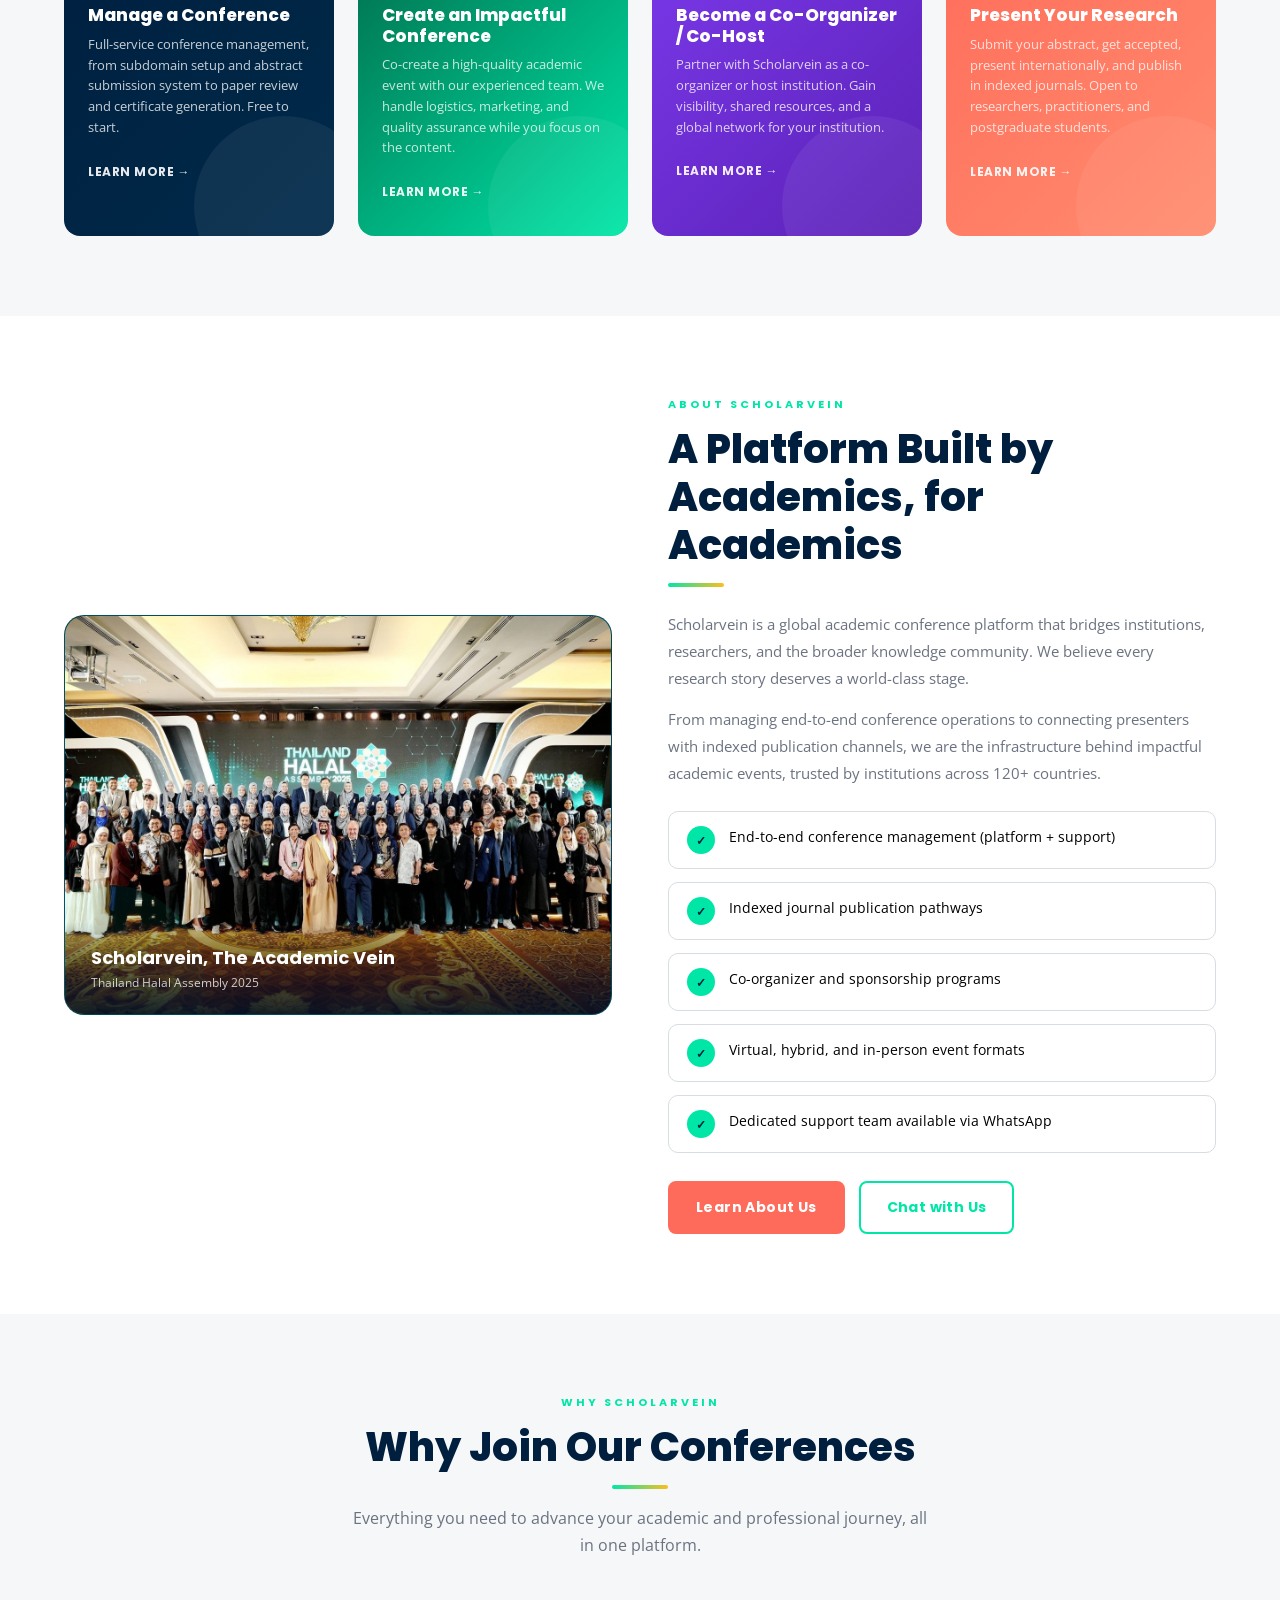
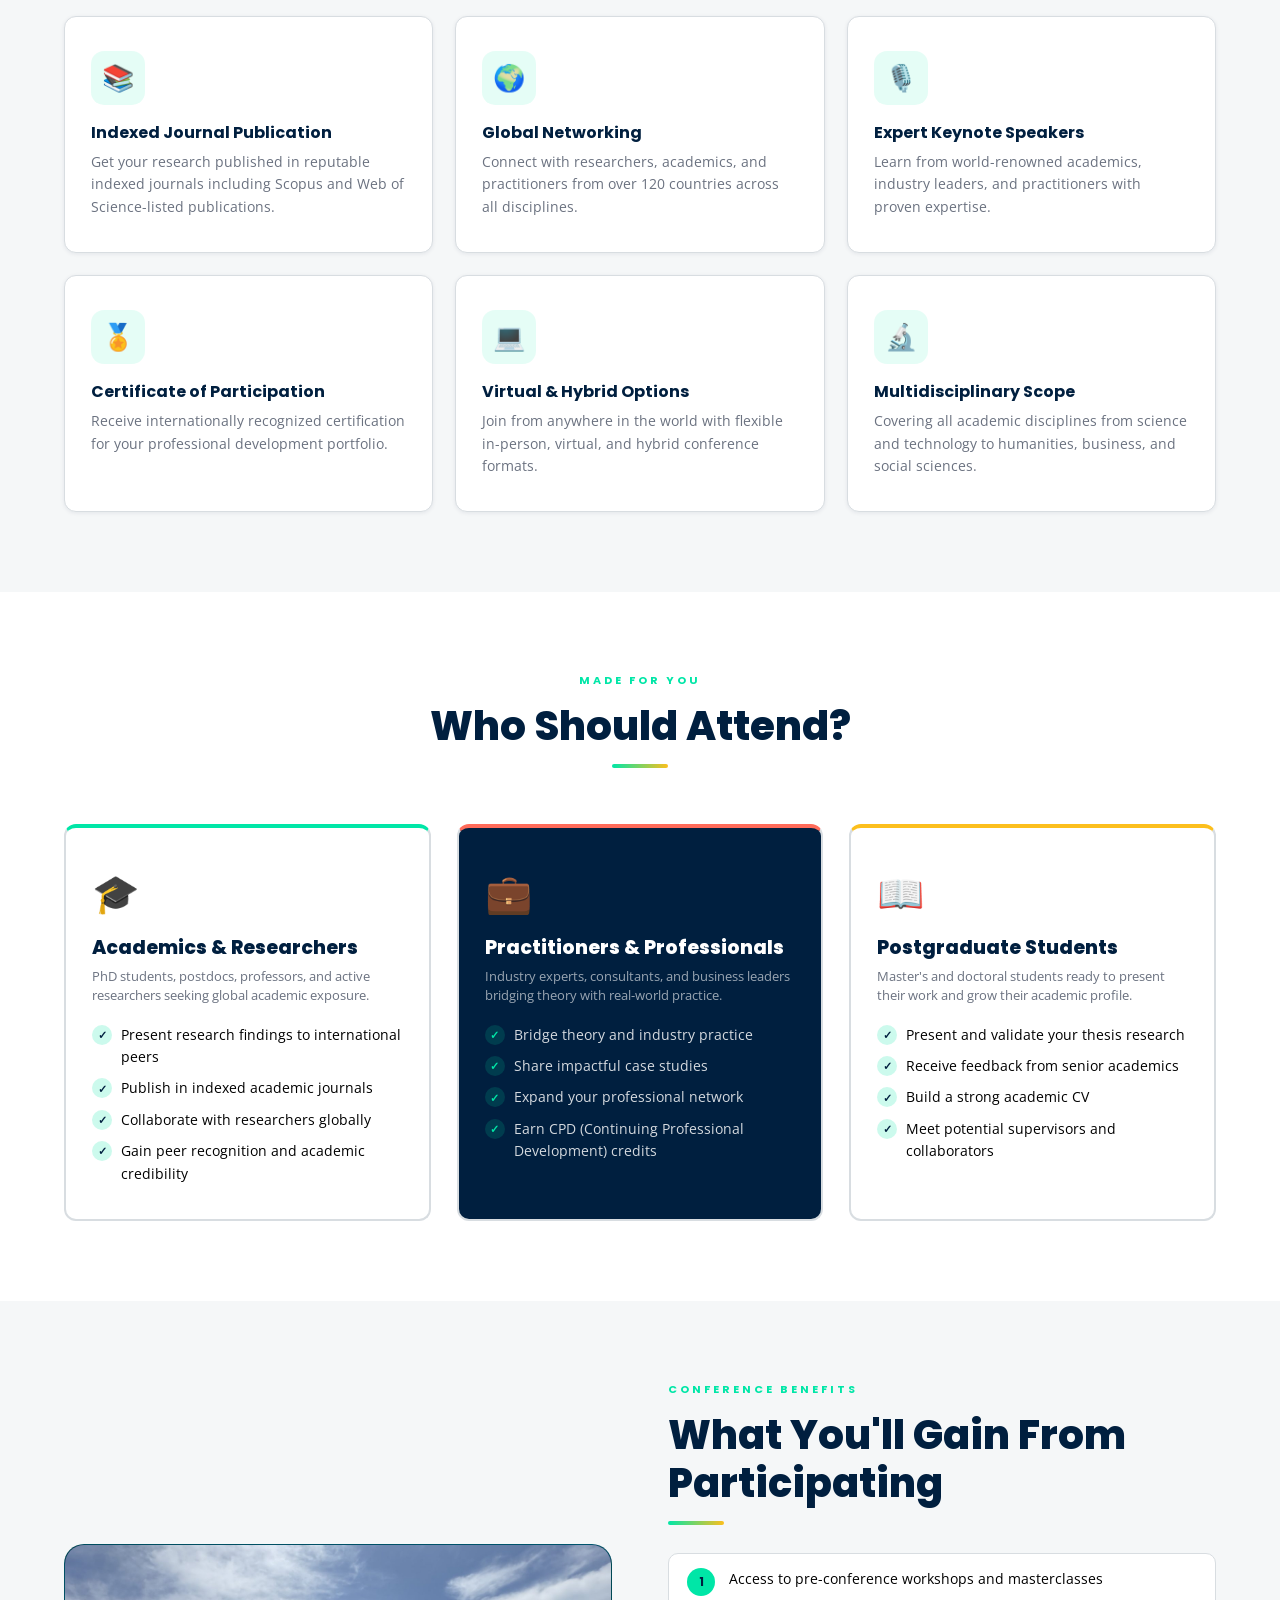
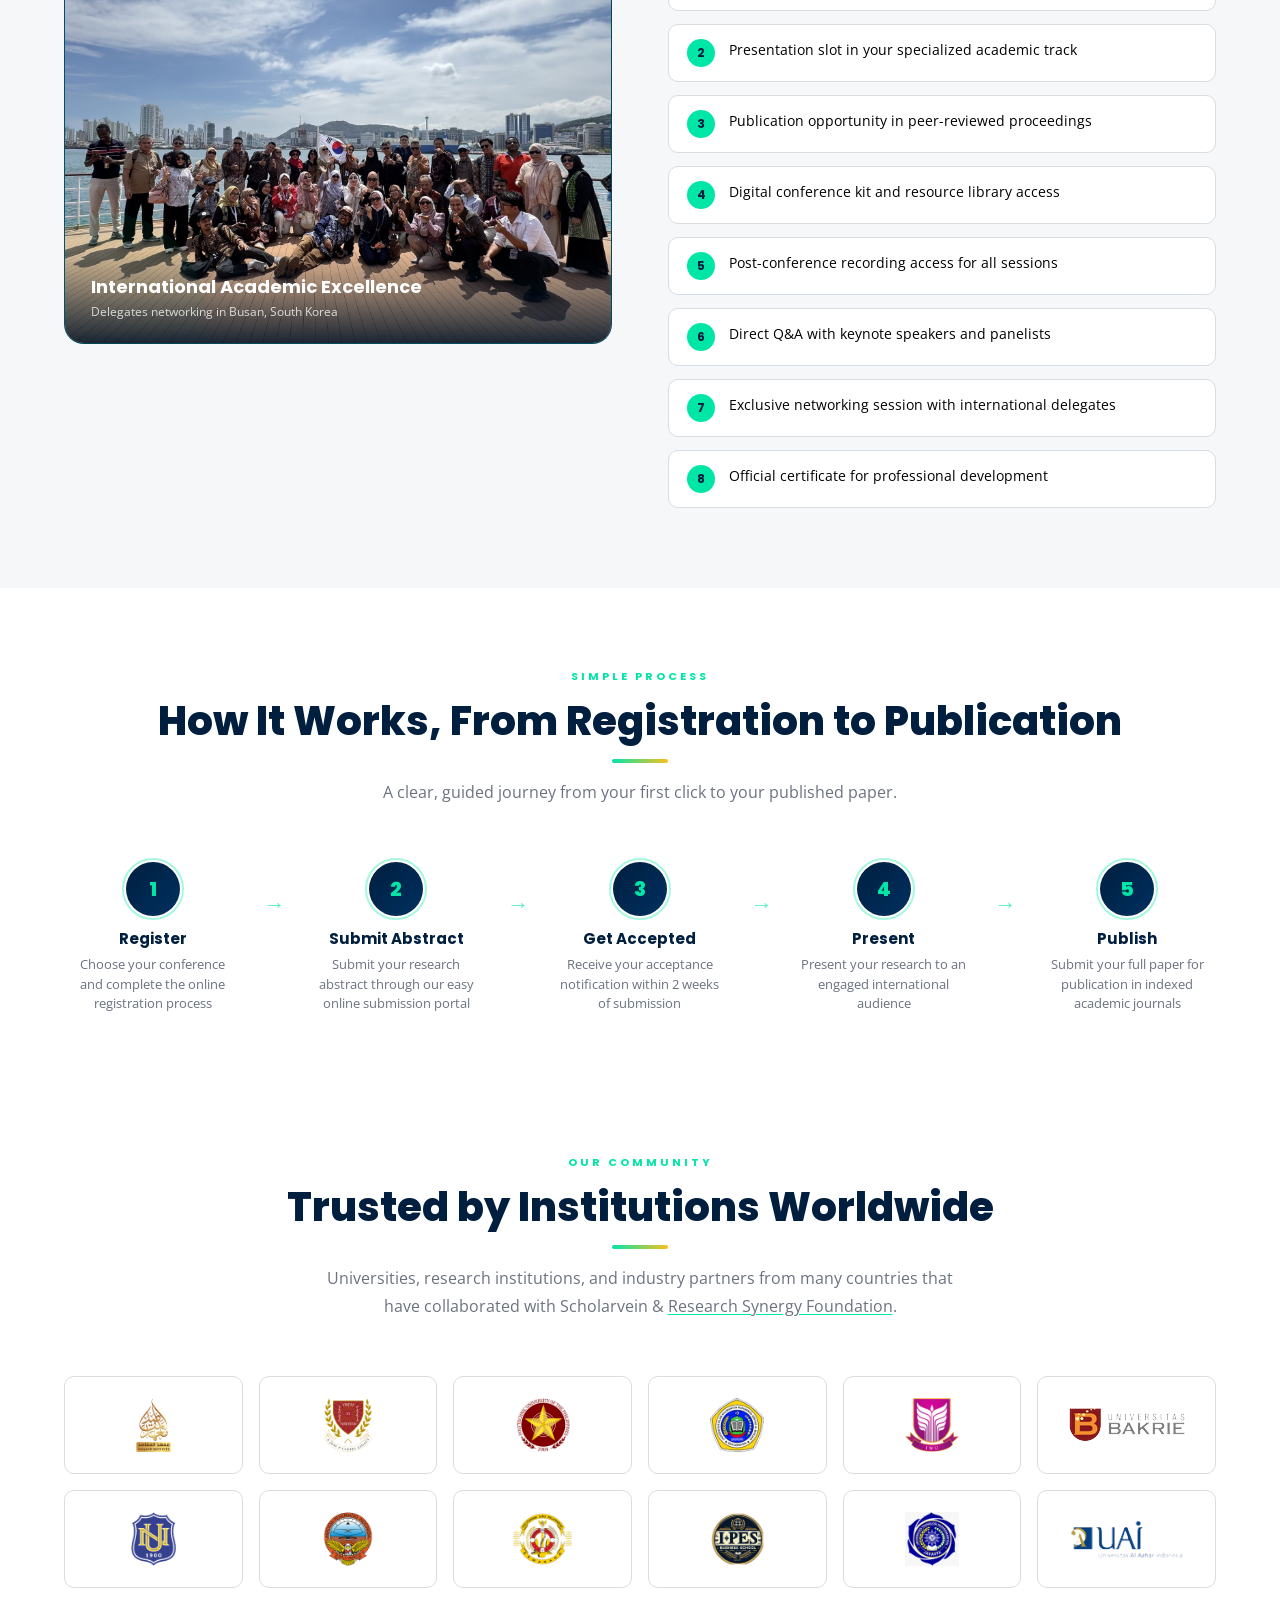
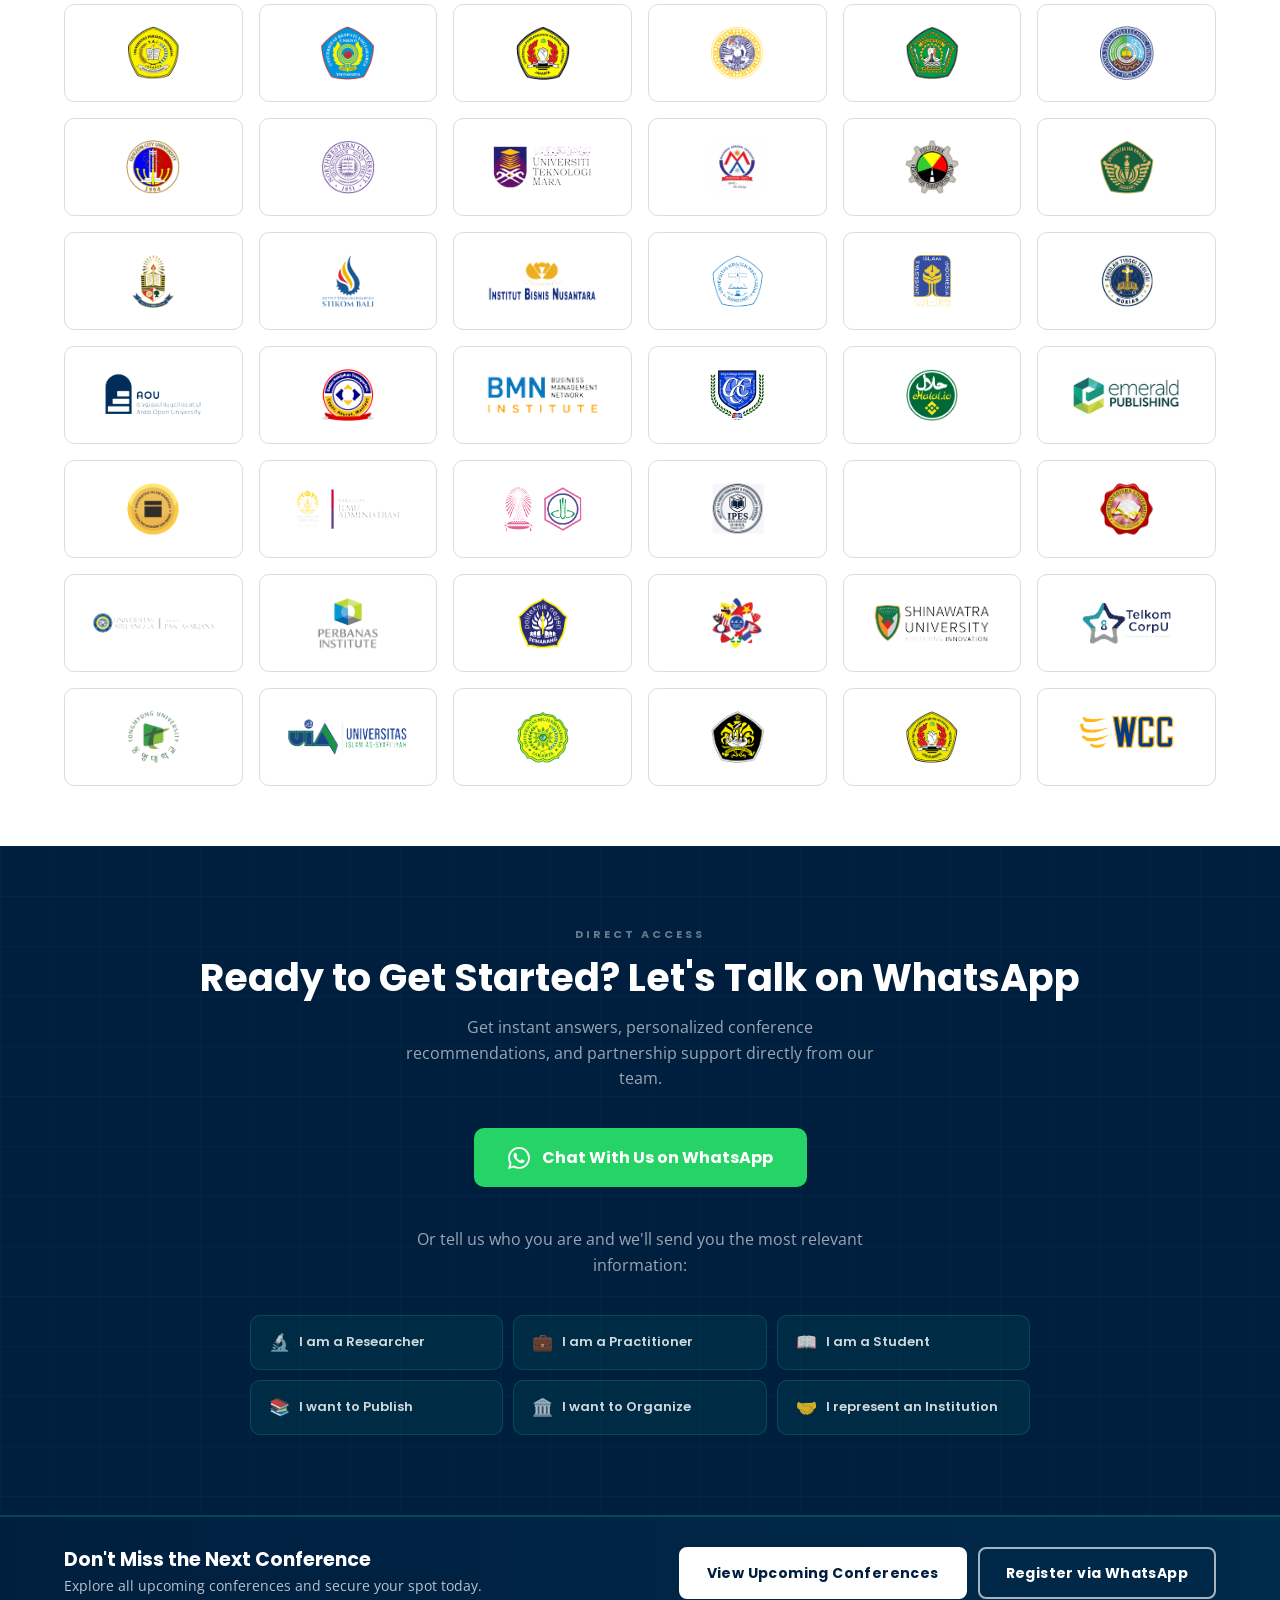
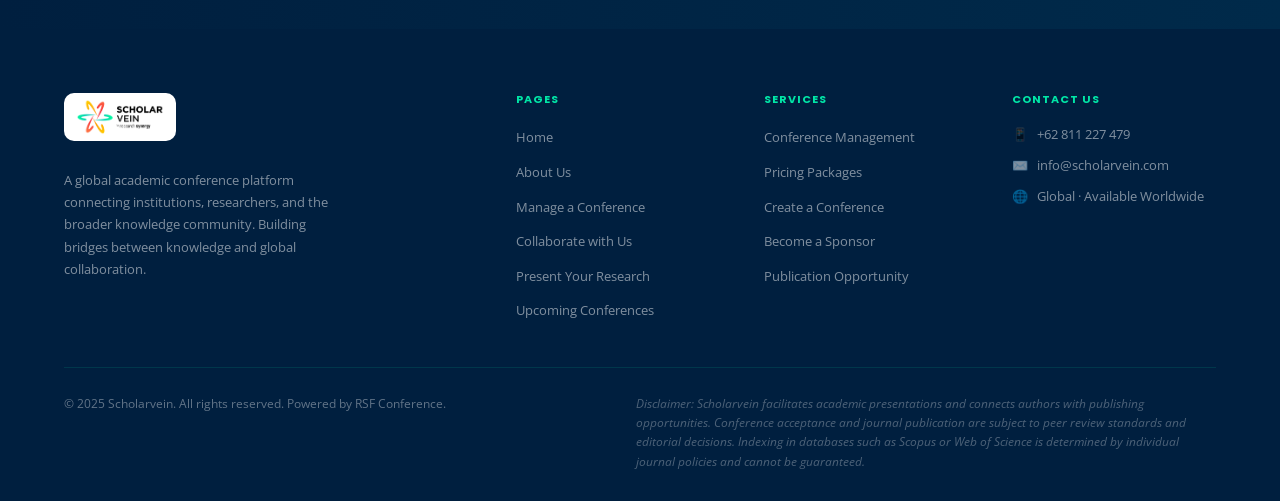
==== commit fd40e4f5: "Update homepage/about stats and fix manage pricing translations - Replace stats with 5 RSF figures: " ====
--- a/index.html
+++ b/index.html
@@ -8,7 +8,7 @@
 <link rel="preconnect" href="https://fonts.googleapis.com">
 <link rel="preconnect" href="https://fonts.gstatic.com" crossorigin>
 <link href="https://fonts.googleapis.com/css2?family=Poppins:wght@400;500;600;700;800;900&family=Open+Sans:wght@300;400;500;600&display=swap" rel="stylesheet">
-<link rel="stylesheet" href="style.css?v=6">
+<link rel="stylesheet" href="style.css?v=7">
 </head>
 <body>
 
@@ -121,10 +121,11 @@
 <section id="stats">
   <div class="container">
     <div class="stats-grid">
-      <div class="stat-item fade-up"><div class="stat-num" data-target="5000" data-suffix="+">0</div><div class="stat-lbl" data-id="Peserta di Seluruh Dunia">Participants Worldwide</div></div>
-      <div class="stat-item fade-up"><div class="stat-num" data-target="120" data-suffix="+">0</div><div class="stat-lbl" data-id="Negara Terwakili">Countries Represented</div></div>
-      <div class="stat-item fade-up"><div class="stat-num" data-target="300" data-suffix="+">0</div><div class="stat-lbl" data-id="Konferensi Terselenggara">Conferences Hosted</div></div>
-      <div class="stat-item fade-up"><div class="stat-num" data-target="95" data-suffix="%">0</div><div class="stat-lbl" data-id="Tingkat Kepuasan">Satisfaction Rate</div></div>
+      <div class="stat-item fade-up"><div class="stat-num" data-target="15" data-suffix="">0</div><div class="stat-lbl" data-id="Kota & Negara">Cities &amp; Countries</div></div>
+      <div class="stat-item fade-up"><div class="stat-num" data-target="6232" data-suffix="">0</div><div class="stat-lbl" data-id="Manuskrip">Manuscripts</div></div>
+      <div class="stat-item fade-up"><div class="stat-num" data-target="21453" data-suffix="">0</div><div class="stat-lbl" data-id="Anggota dari 87 Negara">Members from 87 Countries</div></div>
+      <div class="stat-item fade-up"><div class="stat-num" data-target="7190" data-suffix="">0</div><div class="stat-lbl" data-id="Afiliasi">Affiliations</div></div>
+      <div class="stat-item fade-up"><div class="stat-num" data-target="244" data-suffix="">0</div><div class="stat-lbl" data-id="Konferensi Internasional">International Conferences</div></div>
     </div>
   </div>
 </section>
@@ -491,9 +492,9 @@
     const p = Math.min((now - start) / dur, 1);
     const ease = 1 - Math.pow(1 - p, 3);
     const val = Math.floor(ease * target);
-    el.textContent = (target >= 1000 ? val.toLocaleString() : val) + suffix;
+    el.textContent = (target >= 1000 ? val.toLocaleString('en-US') : val) + suffix;
     if (p < 1) requestAnimationFrame(tick);
-    else el.textContent = (target >= 1000 ? target.toLocaleString() : target) + suffix;
+    else el.textContent = (target >= 1000 ? target.toLocaleString('en-US') : target) + suffix;
   };
   requestAnimationFrame(tick);
 }
--- a/style.css
+++ b/style.css
@@ -96,7 +96,8 @@
 /* ── STATS ── */
 #stats{background:#fff;padding:68px 0;border-bottom:1px solid var(--border)}
 .stats-grid{display:grid;grid-template-columns:repeat(2,1fr);gap:32px}
-@media(min-width:768px){.stats-grid{grid-template-columns:repeat(4,1fr)}}
+@media(min-width:640px){.stats-grid{grid-template-columns:repeat(3,1fr)}}
+@media(min-width:1024px){.stats-grid{grid-template-columns:repeat(5,1fr)}}
 .stat-item{text-align:center;padding:28px 20px;position:relative}
 .stat-item::after{content:'';position:absolute;bottom:0;left:50%;transform:translateX(-50%);width:36px;height:3px;background:var(--royal);border-radius:2px}
 .stat-num{font-family:'Poppins',sans-serif;font-size:clamp(34px,4.5vw,50px);font-weight:900;color:var(--navy);line-height:1;margin-bottom:8px}
